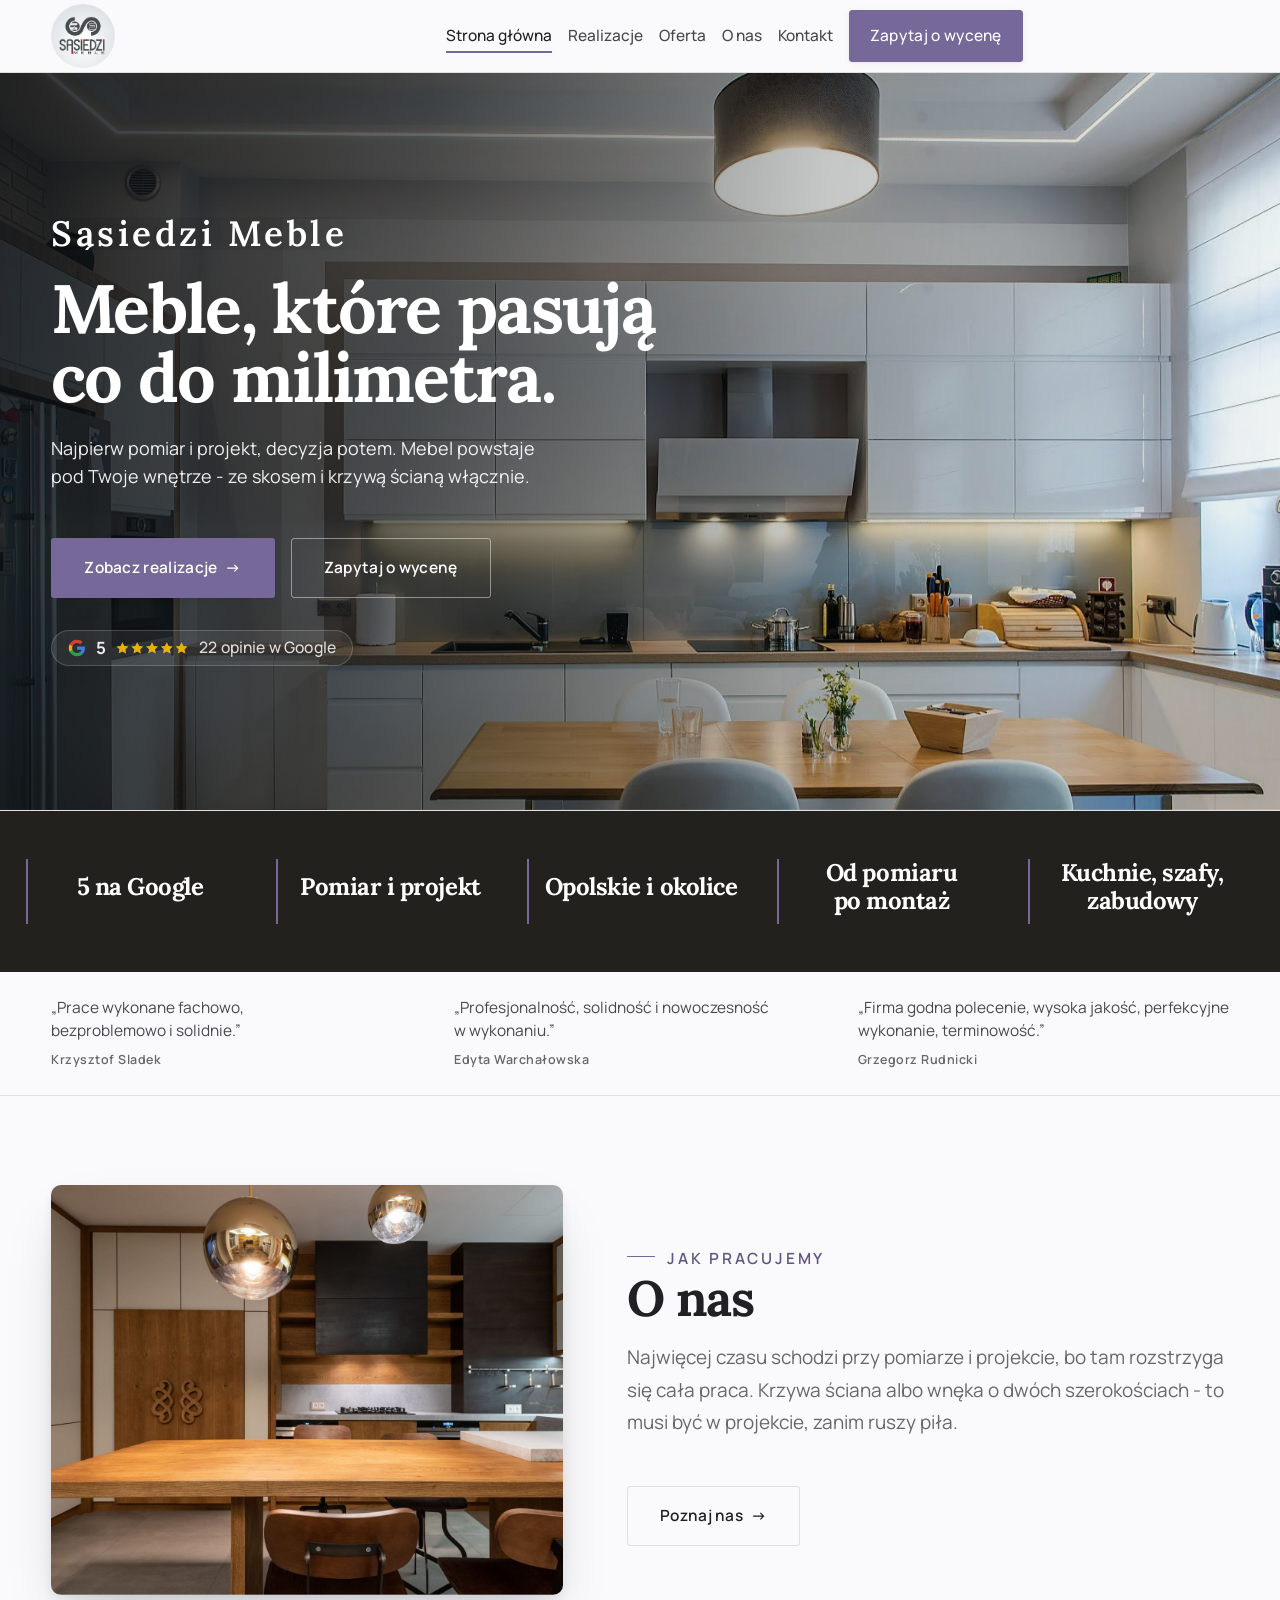
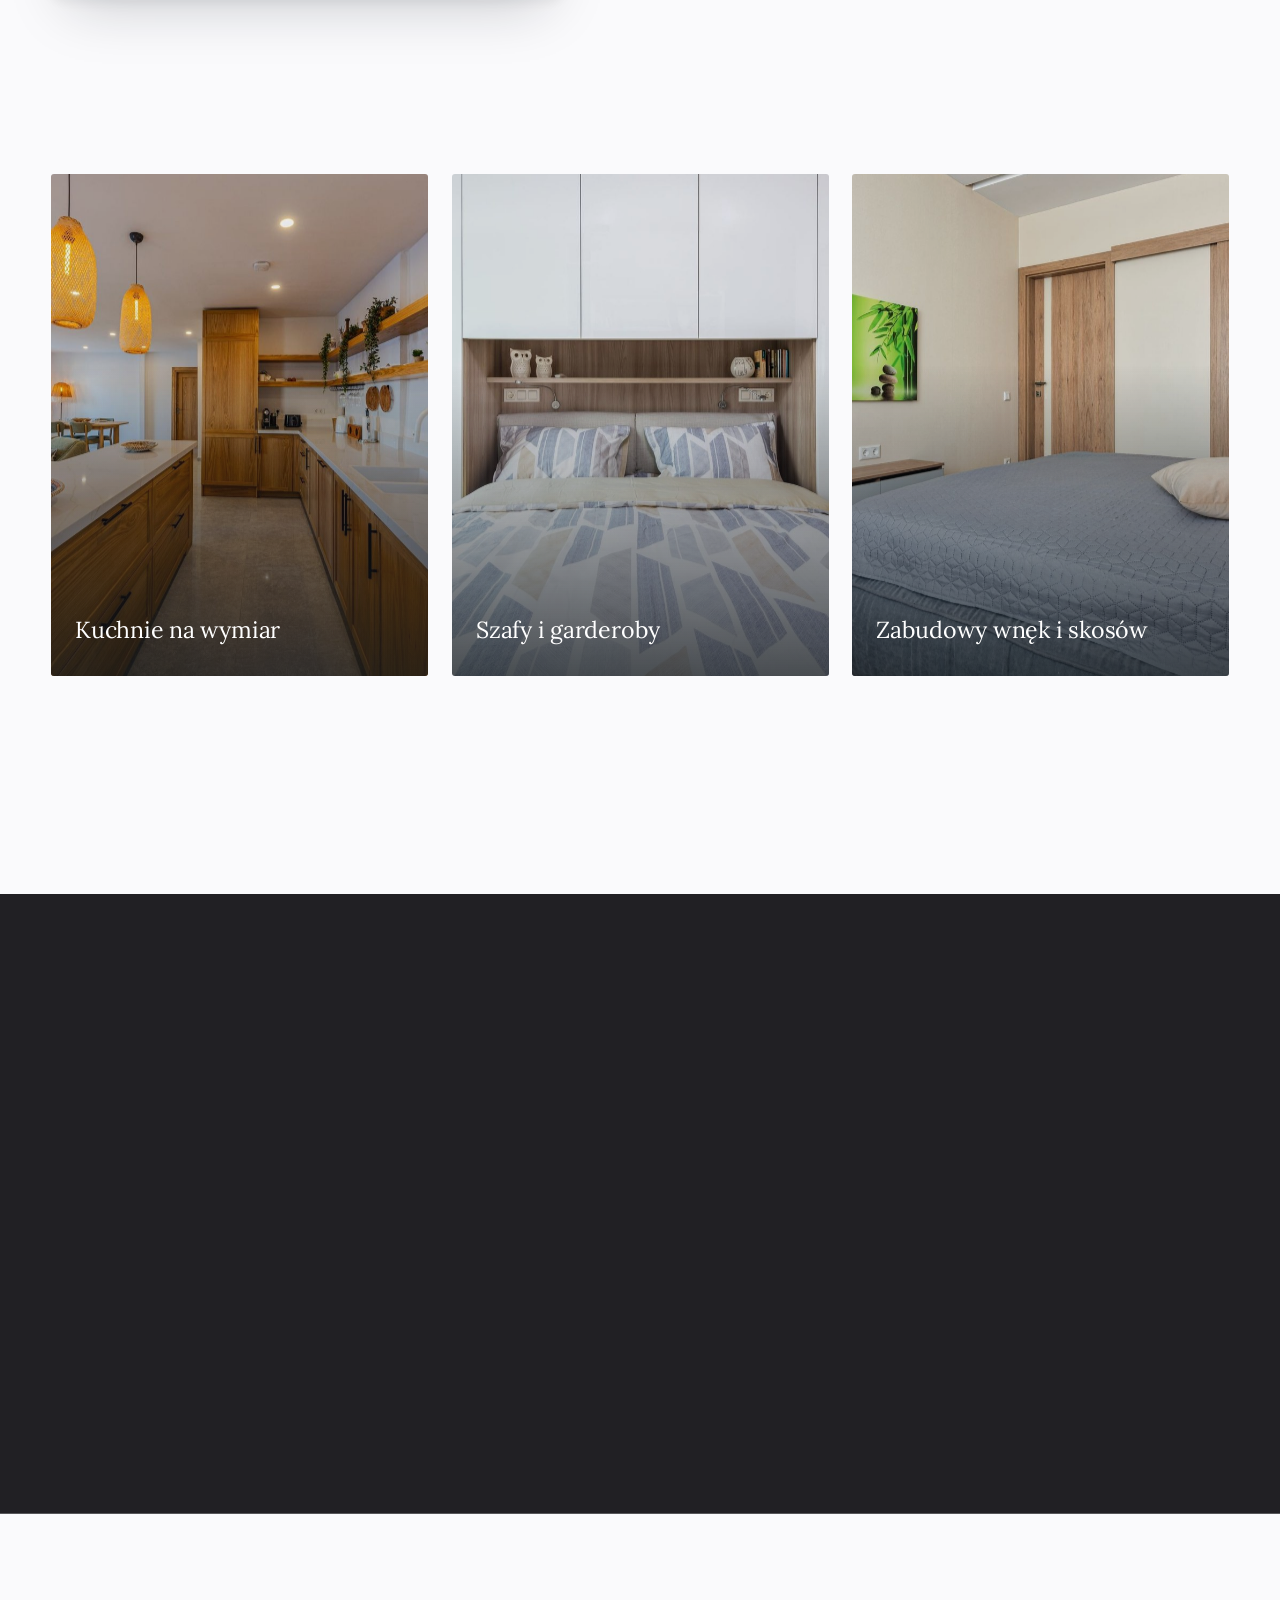
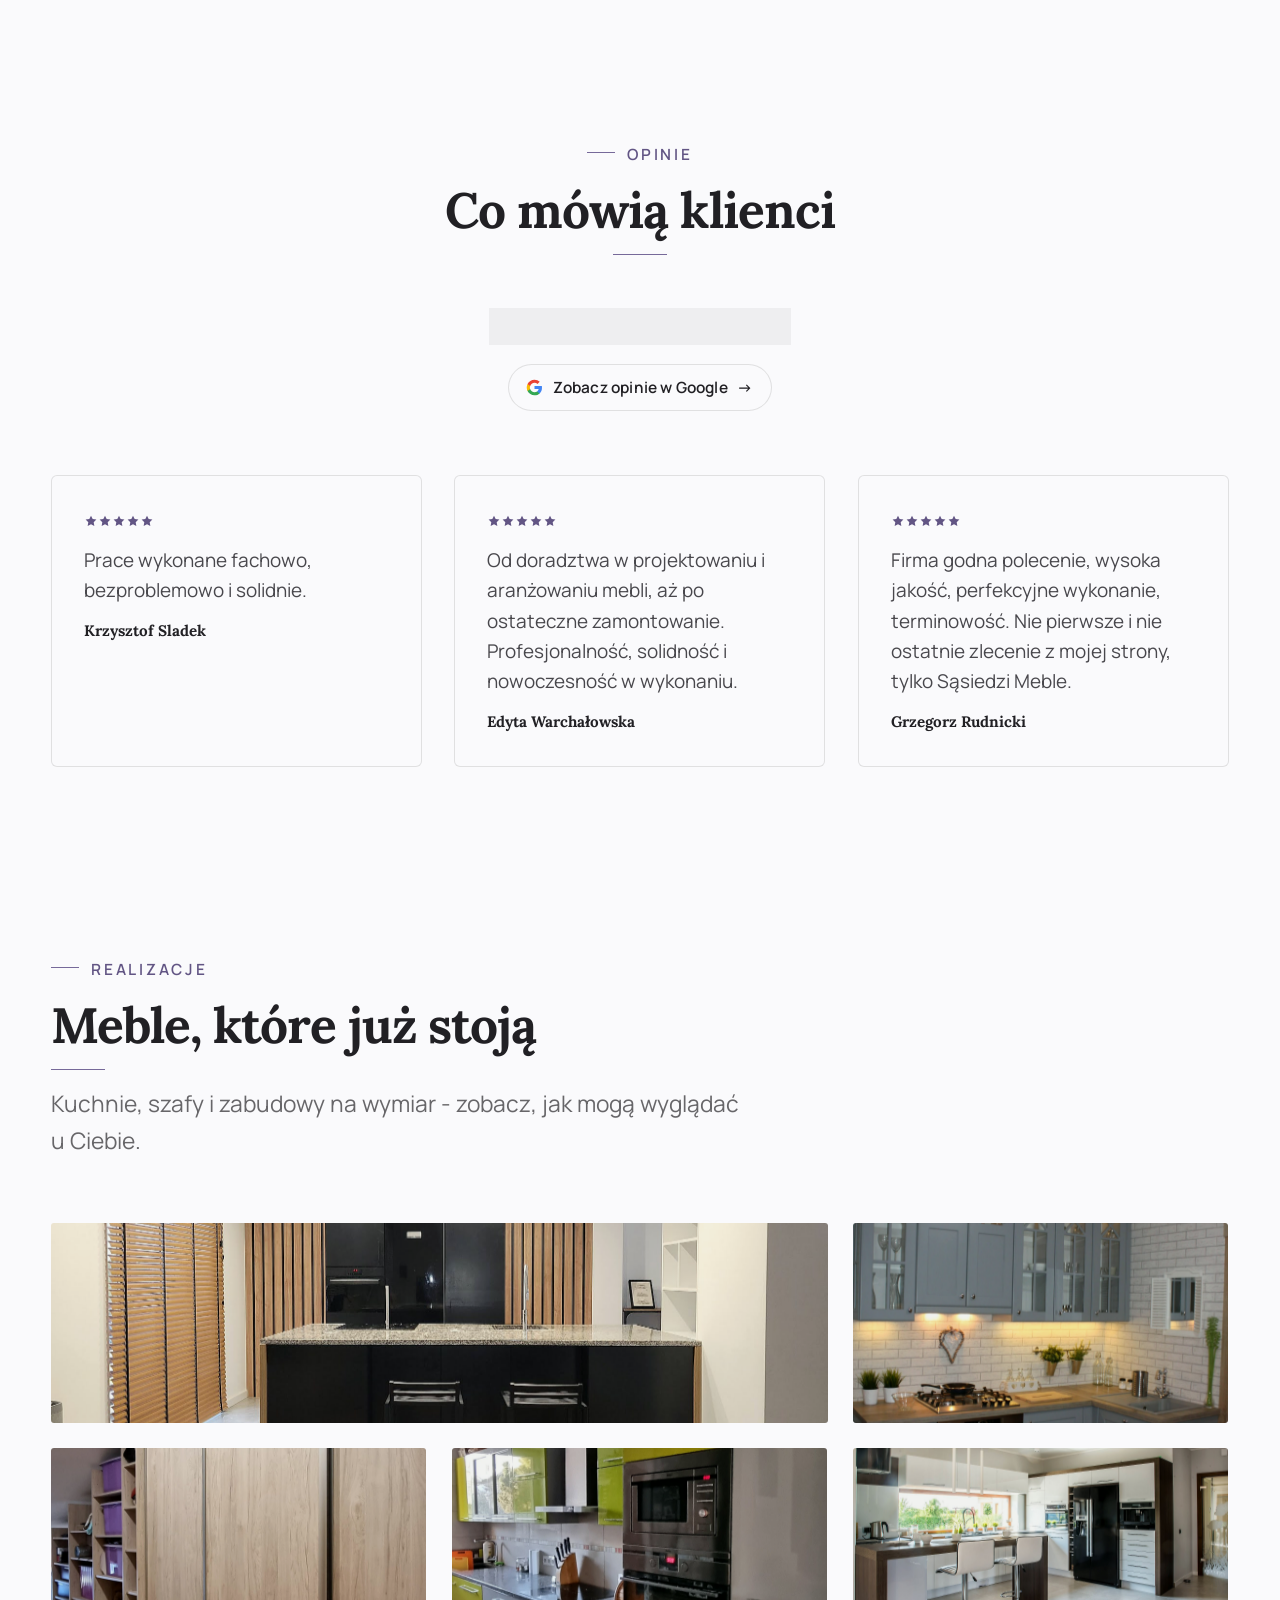
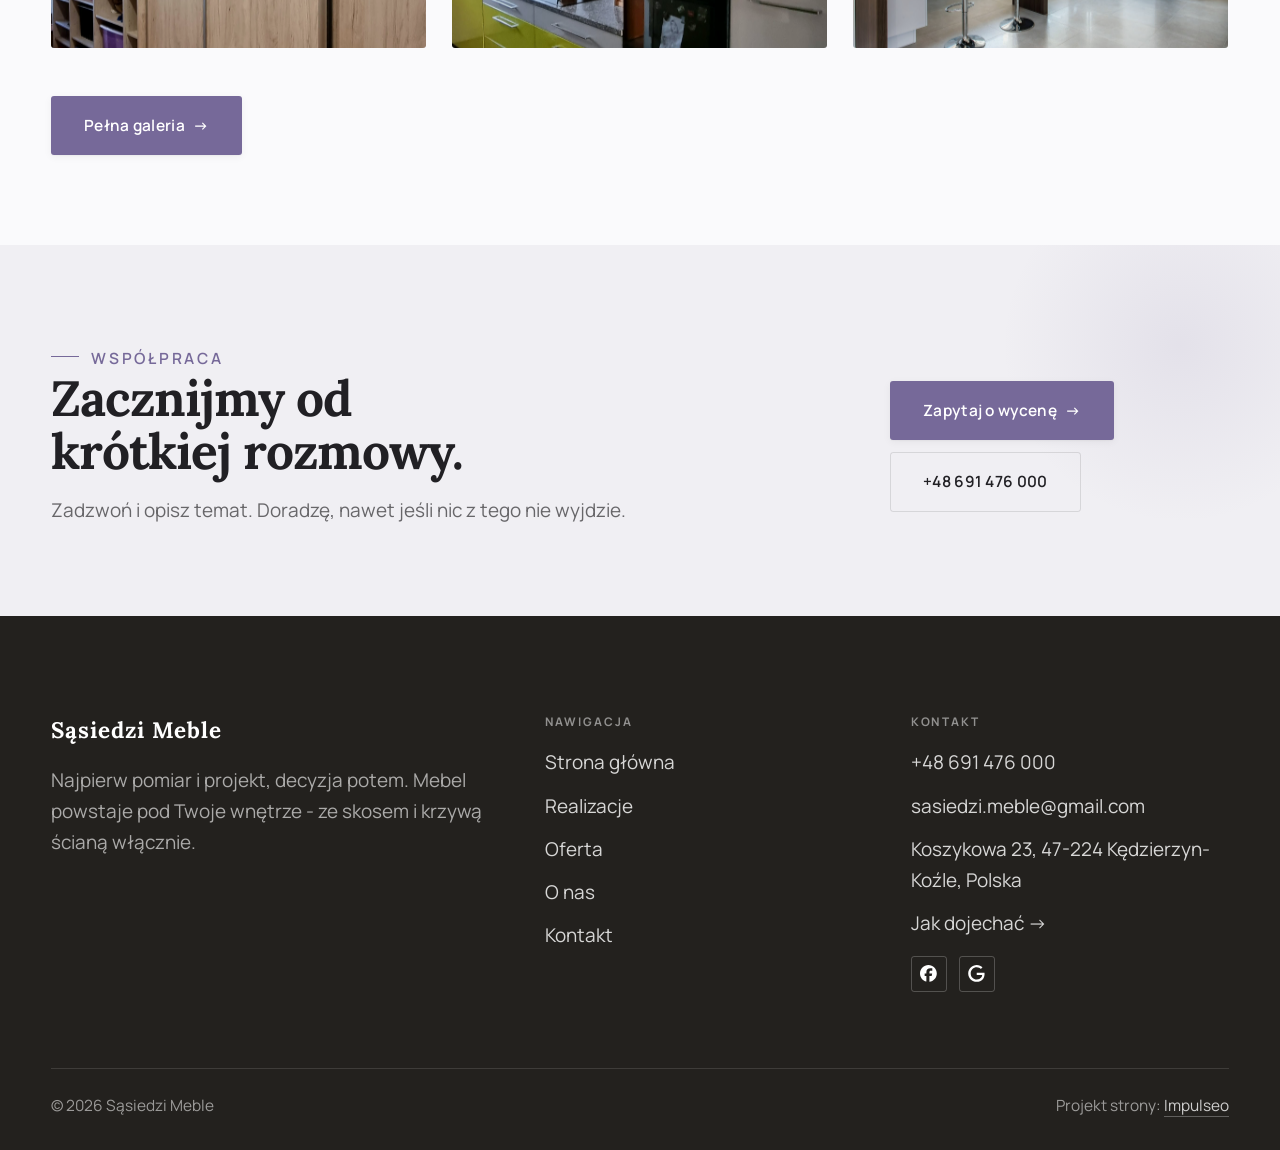
==== index.html @ adb1edf7 "Strona demo: sasiedzi-meble" ====
<!DOCTYPE html>
<html lang="pl">
<head>
<meta charset="UTF-8">
<meta name="viewport" content="width=device-width, initial-scale=1.0">
<title>Sąsiedzi Meble - stolarstwo i meble na wymiar</title>
<meta name="description" content="Meble na wymiar w Kędzierzynie-Koźlu: kuchnie, szafy i zabudowy pod Twoje wnętrze. Pomiar, projekt i montaż. Zadzwoń: +48 691 476 000.">
<link rel="canonical" href="https://kris20032.github.io/sasiedzi-meble/">
<meta name="robots" content="noindex, nofollow">
<meta property="og:type" content="website">
<meta property="og:locale" content="pl_PL">
<meta property="og:site_name" content="Sąsiedzi Meble">
<meta property="og:title" content="Sąsiedzi Meble - stolarstwo i meble na wymiar">
<meta property="og:description" content="Meble na wymiar w Kędzierzynie-Koźlu: kuchnie, szafy i zabudowy pod Twoje wnętrze. Pomiar, projekt i montaż. Zadzwoń: +48 691 476 000.">
<meta property="og:url" content="https://kris20032.github.io/sasiedzi-meble/">
<meta property="og:image" content="https://kris20032.github.io/sasiedzi-meble/img/og.jpg">
<meta property="og:image:width" content="1200">
<meta property="og:image:height" content="630">
<meta name="twitter:card" content="summary_large_image">
<script type="application/ld+json">{"@context": "https://schema.org", "@type": "HomeAndConstructionBusiness", "name": "Sąsiedzi Meble", "url": "https://kris20032.github.io/sasiedzi-meble/", "telephone": "+48691476000", "image": "https://kris20032.github.io/sasiedzi-meble/img/og.jpg", "areaServed": "Kędzierzyn-Koźle", "sameAs": ["https://maps.google.com/?cid=7538419791917260537&g_mp=Cidnb29nbGUubWFwcy5wbGFjZXMudjEuUGxhY2VzLlNlYXJjaFRleHQQAhgEIAA", "https://www.facebook.com/Sasiedzi.meble/"]}</script>
<link rel="preconnect" href="https://fonts.googleapis.com">
<link rel="preconnect" href="https://fonts.gstatic.com" crossorigin>
<link href="https://fonts.googleapis.com/css2?family=Lora:wght@500;600;700&family=Manrope:wght@400;500;600&display=swap" rel="stylesheet">
<link rel="stylesheet" href="assets/styles.css?v=5ba7aedf">
</head>
<body>

<header class="nav">
  <div class="wrap nav-inner">
    <a class="brand brand-has-logo" href="index.html"><img class="brand-logo" src="img/logo.png" alt="Sąsiedzi Meble" width="679" height="679" decoding="async"></a>
    <nav class="nav-links">
      <a href="index.html" class="active" aria-current="page">Strona główna</a>
      <a href="realizacje.html">Realizacje</a>
      <a href="oferta.html">Oferta</a>
      <a href="o-nas.html">O nas</a>
      <a href="kontakt.html">Kontakt</a>
      <a href="kontakt.html" class="btn btn-accent">Zapytaj o wycenę</a>
    </nav>
    <button class="nav-toggle" aria-label="Menu"><span></span><span></span><span></span></button>
  </div>
</header>

<main>
<section class="hero-cine">
  <img src="img/hero.jpg" fetchpriority="high" data-rotate="img/g1.jpg|img/g2.jpg" alt="Sąsiedzi Meble - Meble, które pasują co do milimetra. " width="1600" height="868">
  <div class="wrap">
    <div class="hero-copy">
      <div class="brandmark bm-m"><span class="bm-line"><span>Sąsiedzi Meble</span></span></div>
      <h1>Meble, które pasują co do milimetra. </h1>
      <p class="lead">Najpierw pomiar i projekt, decyzja potem. Mebel powstaje pod Twoje wnętrze - ze skosem i krzywą ścianą włącznie.</p>
      <div class="hero-actions">
        <a href="realizacje.html" class="btn btn-accent">Zobacz realizacje <span class="arr">→</span></a>
        <a href="kontakt.html" class="btn btn-ghost btn-on-dark">Zapytaj o wycenę</a>
      </div>
      <div style="margin-top:var(--space-6);color:#fff;font-weight:600;letter-spacing:.02em;opacity:.92"><span class="g-badge"><svg class="gb-ico" viewBox="0 0 24 24" width="18" height="18" aria-hidden="true"><path fill="#4285F4" d="M22.56 12.25c0-.78-.07-1.53-.2-2.25H12v4.26h5.92c-.26 1.37-1.04 2.53-2.21 3.31v2.77h3.57c2.08-1.92 3.28-4.74 3.28-8.09z"/><path fill="#34A853" d="M12 23c2.97 0 5.46-.98 7.28-2.66l-3.57-2.77c-.98.66-2.23 1.06-3.71 1.06-2.86 0-5.29-1.93-6.16-4.53H2.18v2.84C3.99 20.53 7.7 23 12 23z"/><path fill="#FBBC05" d="M5.84 14.09c-.22-.66-.35-1.36-.35-2.09s.13-1.43.35-2.09V7.07H2.18C1.43 8.55 1 10.22 1 12s.43 3.45 1.18 4.93l2.85-2.22.81-.62z"/><path fill="#EA4335" d="M12 5.38c1.62 0 3.06.56 4.21 1.64l3.15-3.15C17.45 2.09 14.97 1 12 1 7.7 1 3.99 3.47 2.18 7.07l3.66 2.84c.87-2.6 3.3-4.53 6.16-4.53z"/></svg><b class="gb-ocena">5</b><svg class="gb-stars" viewBox="0 0 90 18" width="74" height="14.8" aria-hidden="true"><g fill="currentColor" opacity=".26"><path transform="translate(0,0)" d="M9 1.6l2.2 4.46 4.92.72-3.56 3.47.84 4.9L9 12.74l-4.4 2.31.84-4.9L1.88 6.68l4.92-.72L9 1.6Z"/><path transform="translate(18,0)" d="M9 1.6l2.2 4.46 4.92.72-3.56 3.47.84 4.9L9 12.74l-4.4 2.31.84-4.9L1.88 6.68l4.92-.72L9 1.6Z"/><path transform="translate(36,0)" d="M9 1.6l2.2 4.46 4.92.72-3.56 3.47.84 4.9L9 12.74l-4.4 2.31.84-4.9L1.88 6.68l4.92-.72L9 1.6Z"/><path transform="translate(54,0)" d="M9 1.6l2.2 4.46 4.92.72-3.56 3.47.84 4.9L9 12.74l-4.4 2.31.84-4.9L1.88 6.68l4.92-.72L9 1.6Z"/><path transform="translate(72,0)" d="M9 1.6l2.2 4.46 4.92.72-3.56 3.47.84 4.9L9 12.74l-4.4 2.31.84-4.9L1.88 6.68l4.92-.72L9 1.6Z"/></g><clipPath id="gs1000"><rect x="0" y="0" width="90.0" height="18"/></clipPath><g fill="#FBBC04" clip-path="url(#gs1000)"><path transform="translate(0,0)" d="M9 1.6l2.2 4.46 4.92.72-3.56 3.47.84 4.9L9 12.74l-4.4 2.31.84-4.9L1.88 6.68l4.92-.72L9 1.6Z"/><path transform="translate(18,0)" d="M9 1.6l2.2 4.46 4.92.72-3.56 3.47.84 4.9L9 12.74l-4.4 2.31.84-4.9L1.88 6.68l4.92-.72L9 1.6Z"/><path transform="translate(36,0)" d="M9 1.6l2.2 4.46 4.92.72-3.56 3.47.84 4.9L9 12.74l-4.4 2.31.84-4.9L1.88 6.68l4.92-.72L9 1.6Z"/><path transform="translate(54,0)" d="M9 1.6l2.2 4.46 4.92.72-3.56 3.47.84 4.9L9 12.74l-4.4 2.31.84-4.9L1.88 6.68l4.92-.72L9 1.6Z"/><path transform="translate(72,0)" d="M9 1.6l2.2 4.46 4.92.72-3.56 3.47.84 4.9L9 12.74l-4.4 2.31.84-4.9L1.88 6.68l4.92-.72L9 1.6Z"/></g></svg><span class="gb-txt">22 opinie w Google</span></span></div>
    </div>
  </div>
</section>
<section class="strip n-5" style="padding-block:0">
  <div class="wrap">
    <div class="item reveal"><div class="k">5 na Google</div><div class="v"></div></div>
    <div class="item reveal"><div class="k">Pomiar i projekt</div><div class="v"></div></div>
    <div class="item reveal"><div class="k">Opolskie i okolice</div><div class="v"></div></div>
    <div class="item reveal"><div class="k">Od pomiaru po montaż</div><div class="v"></div></div>
    <div class="item reveal"><div class="k">Kuchnie, szafy, zabudowy</div><div class="v"></div></div>
  </div>
</section>
<section class="opinie-mini" aria-label="Opinie klientów">
  <div class="wrap">
    <div class="om-row">
      <div class="om-item reveal"><blockquote>„Prace wykonane fachowo, bezproblemowo i solidnie.”</blockquote><span class="om-autor">Krzysztof Sladek</span></div>
      <div class="om-item reveal"><blockquote>„Profesjonalność, solidność i nowoczesność w wykonaniu.”</blockquote><span class="om-autor">Edyta Warchałowska</span></div>
      <div class="om-item reveal"><blockquote>„Firma godna polecenie, wysoka jakość, perfekcyjne wykonanie, terminowość.”</blockquote><span class="om-autor">Grzegorz Rudnicki</span></div>
    </div>
  </div>
</section>
<section>
  <div class="wrap split">
    <div class="split-art reveal"><img src="img/g7.jpg" alt="Sąsiedzi Meble - realizacja" loading="lazy" width="1600" height="1068" decoding="async"></div>
    <div class="split-copy reveal">
      <span class="eyebrow">Jak pracujemy</span>
      <h2>O nas</h2>
      <p class="muted">Najwięcej czasu schodzi przy pomiarze i projekcie, bo tam rozstrzyga się cała praca. Krzywa ściana albo wnęka o dwóch szerokościach - to musi być w projekcie, zanim ruszy piła.</p>
      <p class="muted"></p>
      <a href="o-nas.html" class="btn btn-ghost">Poznaj nas <span class="arr">→</span></a>
    </div>
  </div>
</section>
<section class="gateways-band">
  <div class="wrap">
    <div class="gateways">
      <a href="oferta.html" class="gateway reveal"><img src="img/g8.jpg" alt="Kuchnie na wymiar" loading="lazy" width="1600" height="1066" decoding="async"><span class="g-ttl">Kuchnie na wymiar</span></a>
      <a href="oferta.html" class="gateway reveal"><img src="img/g14.jpg" alt="Szafy i garderoby" loading="lazy" width="1600" height="1068" decoding="async"><span class="g-ttl">Szafy i garderoby</span></a>
      <a href="oferta.html" class="gateway reveal"><img src="img/g10.jpg" alt="Zabudowy wnęk i skosów" loading="lazy" width="1600" height="1066" decoding="async"><span class="g-ttl">Zabudowy wnęk i skosów</span></a>
    </div>
  </div>
</section>
<section class="stopklatka" aria-hidden="true">
  <div class="stk-bg" style="background-image:url(img/g11.jpg)"></div>
</section>
<section class="opinie">
  <div class="wrap">
    <div class="head center reveal">
      <span class="eyebrow">Opinie</span>
      <h2>Co mówią klienci</h2>
    </div>
    <p class="op-meta reveal"><span class="g-badge"><svg class="gb-ico" viewBox="0 0 24 24" width="18" height="18" aria-hidden="true"><path fill="#4285F4" d="M22.56 12.25c0-.78-.07-1.53-.2-2.25H12v4.26h5.92c-.26 1.37-1.04 2.53-2.21 3.31v2.77h3.57c2.08-1.92 3.28-4.74 3.28-8.09z"/><path fill="#34A853" d="M12 23c2.97 0 5.46-.98 7.28-2.66l-3.57-2.77c-.98.66-2.23 1.06-3.71 1.06-2.86 0-5.29-1.93-6.16-4.53H2.18v2.84C3.99 20.53 7.7 23 12 23z"/><path fill="#FBBC05" d="M5.84 14.09c-.22-.66-.35-1.36-.35-2.09s.13-1.43.35-2.09V7.07H2.18C1.43 8.55 1 10.22 1 12s.43 3.45 1.18 4.93l2.85-2.22.81-.62z"/><path fill="#EA4335" d="M12 5.38c1.62 0 3.06.56 4.21 1.64l3.15-3.15C17.45 2.09 14.97 1 12 1 7.7 1 3.99 3.47 2.18 7.07l3.66 2.84c.87-2.6 3.3-4.53 6.16-4.53z"/></svg><b class="gb-ocena">5</b><svg class="gb-stars" viewBox="0 0 90 18" width="74" height="14.8" aria-hidden="true"><g fill="currentColor" opacity=".26"><path transform="translate(0,0)" d="M9 1.6l2.2 4.46 4.92.72-3.56 3.47.84 4.9L9 12.74l-4.4 2.31.84-4.9L1.88 6.68l4.92-.72L9 1.6Z"/><path transform="translate(18,0)" d="M9 1.6l2.2 4.46 4.92.72-3.56 3.47.84 4.9L9 12.74l-4.4 2.31.84-4.9L1.88 6.68l4.92-.72L9 1.6Z"/><path transform="translate(36,0)" d="M9 1.6l2.2 4.46 4.92.72-3.56 3.47.84 4.9L9 12.74l-4.4 2.31.84-4.9L1.88 6.68l4.92-.72L9 1.6Z"/><path transform="translate(54,0)" d="M9 1.6l2.2 4.46 4.92.72-3.56 3.47.84 4.9L9 12.74l-4.4 2.31.84-4.9L1.88 6.68l4.92-.72L9 1.6Z"/><path transform="translate(72,0)" d="M9 1.6l2.2 4.46 4.92.72-3.56 3.47.84 4.9L9 12.74l-4.4 2.31.84-4.9L1.88 6.68l4.92-.72L9 1.6Z"/></g><clipPath id="gs1000"><rect x="0" y="0" width="90.0" height="18"/></clipPath><g fill="#FBBC04" clip-path="url(#gs1000)"><path transform="translate(0,0)" d="M9 1.6l2.2 4.46 4.92.72-3.56 3.47.84 4.9L9 12.74l-4.4 2.31.84-4.9L1.88 6.68l4.92-.72L9 1.6Z"/><path transform="translate(18,0)" d="M9 1.6l2.2 4.46 4.92.72-3.56 3.47.84 4.9L9 12.74l-4.4 2.31.84-4.9L1.88 6.68l4.92-.72L9 1.6Z"/><path transform="translate(36,0)" d="M9 1.6l2.2 4.46 4.92.72-3.56 3.47.84 4.9L9 12.74l-4.4 2.31.84-4.9L1.88 6.68l4.92-.72L9 1.6Z"/><path transform="translate(54,0)" d="M9 1.6l2.2 4.46 4.92.72-3.56 3.47.84 4.9L9 12.74l-4.4 2.31.84-4.9L1.88 6.68l4.92-.72L9 1.6Z"/><path transform="translate(72,0)" d="M9 1.6l2.2 4.46 4.92.72-3.56 3.47.84 4.9L9 12.74l-4.4 2.31.84-4.9L1.88 6.68l4.92-.72L9 1.6Z"/></g></svg><span class="gb-txt">22 opinie w Google</span></span></p>
    <p class="op-meta reveal"><a class="op-google" href="https://maps.google.com/?cid=7538419791917260537&amp;g_mp=Cidnb29nbGUubWFwcy5wbGFjZXMudjEuUGxhY2VzLlNlYXJjaFRleHQQAhgEIAA" target="_blank" rel="noopener"><svg class="op-g-ico" viewBox="0 0 24 24" width="17" height="17" aria-hidden="true"><path fill="#4285F4" d="M22.56 12.25c0-.78-.07-1.53-.2-2.25H12v4.26h5.92c-.26 1.37-1.04 2.53-2.21 3.31v2.77h3.57c2.08-1.92 3.28-4.74 3.28-8.09z"/><path fill="#34A853" d="M12 23c2.97 0 5.46-.98 7.28-2.66l-3.57-2.77c-.98.66-2.23 1.06-3.71 1.06-2.86 0-5.29-1.93-6.16-4.53H2.18v2.84C3.99 20.53 7.7 23 12 23z"/><path fill="#FBBC05" d="M5.84 14.09c-.22-.66-.35-1.36-.35-2.09s.13-1.43.35-2.09V7.07H2.18C1.43 8.55 1 10.22 1 12s.43 3.45 1.18 4.93l2.85-2.22.81-.62z"/><path fill="#EA4335" d="M12 5.38c1.62 0 3.06.56 4.21 1.64l3.15-3.15C17.45 2.09 14.97 1 12 1 7.7 1 3.99 3.47 2.18 7.07l3.66 2.84c.87-2.6 3.3-4.53 6.16-4.53z"/></svg><span>Zobacz opinie w Google</span><span class="arr">→</span></a></p>
    <div class="opinie-grid">
      <figure class="op-card reveal"><span class="op-star"><svg class="ico-star" width="14" height="14" viewBox="0 0 24 24" style="vertical-align:-2px" aria-hidden="true"><path d="M12 2.8l2.85 5.8 6.4.93-4.63 4.5 1.1 6.37L12 17.4l-5.72 3 1.1-6.37-4.63-4.5 6.4-.93L12 2.8Z" fill="currentColor"/></svg><svg class="ico-star" width="14" height="14" viewBox="0 0 24 24" style="vertical-align:-2px" aria-hidden="true"><path d="M12 2.8l2.85 5.8 6.4.93-4.63 4.5 1.1 6.37L12 17.4l-5.72 3 1.1-6.37-4.63-4.5 6.4-.93L12 2.8Z" fill="currentColor"/></svg><svg class="ico-star" width="14" height="14" viewBox="0 0 24 24" style="vertical-align:-2px" aria-hidden="true"><path d="M12 2.8l2.85 5.8 6.4.93-4.63 4.5 1.1 6.37L12 17.4l-5.72 3 1.1-6.37-4.63-4.5 6.4-.93L12 2.8Z" fill="currentColor"/></svg><svg class="ico-star" width="14" height="14" viewBox="0 0 24 24" style="vertical-align:-2px" aria-hidden="true"><path d="M12 2.8l2.85 5.8 6.4.93-4.63 4.5 1.1 6.37L12 17.4l-5.72 3 1.1-6.37-4.63-4.5 6.4-.93L12 2.8Z" fill="currentColor"/></svg><svg class="ico-star" width="14" height="14" viewBox="0 0 24 24" style="vertical-align:-2px" aria-hidden="true"><path d="M12 2.8l2.85 5.8 6.4.93-4.63 4.5 1.1 6.37L12 17.4l-5.72 3 1.1-6.37-4.63-4.5 6.4-.93L12 2.8Z" fill="currentColor"/></svg></span><blockquote>Prace wykonane fachowo, bezproblemowo i solidnie.</blockquote><span class="op-autor">Krzysztof Sladek</span></figure>
      <figure class="op-card reveal"><span class="op-star"><svg class="ico-star" width="14" height="14" viewBox="0 0 24 24" style="vertical-align:-2px" aria-hidden="true"><path d="M12 2.8l2.85 5.8 6.4.93-4.63 4.5 1.1 6.37L12 17.4l-5.72 3 1.1-6.37-4.63-4.5 6.4-.93L12 2.8Z" fill="currentColor"/></svg><svg class="ico-star" width="14" height="14" viewBox="0 0 24 24" style="vertical-align:-2px" aria-hidden="true"><path d="M12 2.8l2.85 5.8 6.4.93-4.63 4.5 1.1 6.37L12 17.4l-5.72 3 1.1-6.37-4.63-4.5 6.4-.93L12 2.8Z" fill="currentColor"/></svg><svg class="ico-star" width="14" height="14" viewBox="0 0 24 24" style="vertical-align:-2px" aria-hidden="true"><path d="M12 2.8l2.85 5.8 6.4.93-4.63 4.5 1.1 6.37L12 17.4l-5.72 3 1.1-6.37-4.63-4.5 6.4-.93L12 2.8Z" fill="currentColor"/></svg><svg class="ico-star" width="14" height="14" viewBox="0 0 24 24" style="vertical-align:-2px" aria-hidden="true"><path d="M12 2.8l2.85 5.8 6.4.93-4.63 4.5 1.1 6.37L12 17.4l-5.72 3 1.1-6.37-4.63-4.5 6.4-.93L12 2.8Z" fill="currentColor"/></svg><svg class="ico-star" width="14" height="14" viewBox="0 0 24 24" style="vertical-align:-2px" aria-hidden="true"><path d="M12 2.8l2.85 5.8 6.4.93-4.63 4.5 1.1 6.37L12 17.4l-5.72 3 1.1-6.37-4.63-4.5 6.4-.93L12 2.8Z" fill="currentColor"/></svg></span><blockquote>Od doradztwa w projektowaniu i aranżowaniu mebli, aż po ostateczne zamontowanie. Profesjonalność, solidność i nowoczesność w wykonaniu.</blockquote><span class="op-autor">Edyta Warchałowska</span></figure>
      <figure class="op-card reveal"><span class="op-star"><svg class="ico-star" width="14" height="14" viewBox="0 0 24 24" style="vertical-align:-2px" aria-hidden="true"><path d="M12 2.8l2.85 5.8 6.4.93-4.63 4.5 1.1 6.37L12 17.4l-5.72 3 1.1-6.37-4.63-4.5 6.4-.93L12 2.8Z" fill="currentColor"/></svg><svg class="ico-star" width="14" height="14" viewBox="0 0 24 24" style="vertical-align:-2px" aria-hidden="true"><path d="M12 2.8l2.85 5.8 6.4.93-4.63 4.5 1.1 6.37L12 17.4l-5.72 3 1.1-6.37-4.63-4.5 6.4-.93L12 2.8Z" fill="currentColor"/></svg><svg class="ico-star" width="14" height="14" viewBox="0 0 24 24" style="vertical-align:-2px" aria-hidden="true"><path d="M12 2.8l2.85 5.8 6.4.93-4.63 4.5 1.1 6.37L12 17.4l-5.72 3 1.1-6.37-4.63-4.5 6.4-.93L12 2.8Z" fill="currentColor"/></svg><svg class="ico-star" width="14" height="14" viewBox="0 0 24 24" style="vertical-align:-2px" aria-hidden="true"><path d="M12 2.8l2.85 5.8 6.4.93-4.63 4.5 1.1 6.37L12 17.4l-5.72 3 1.1-6.37-4.63-4.5 6.4-.93L12 2.8Z" fill="currentColor"/></svg><svg class="ico-star" width="14" height="14" viewBox="0 0 24 24" style="vertical-align:-2px" aria-hidden="true"><path d="M12 2.8l2.85 5.8 6.4.93-4.63 4.5 1.1 6.37L12 17.4l-5.72 3 1.1-6.37-4.63-4.5 6.4-.93L12 2.8Z" fill="currentColor"/></svg></span><blockquote>Firma godna polecenie, wysoka jakość, perfekcyjne wykonanie, terminowość. Nie pierwsze i nie ostatnie zlecenie z mojej strony, tylko Sąsiedzi Meble.</blockquote><span class="op-autor">Grzegorz Rudnicki</span></figure>
    </div>
  </div>
</section>
<section>
  <div class="wrap">
    <div class="head reveal">
      <span class="eyebrow">Realizacje</span>
      <h2>Meble, które już stoją</h2>
      <p>Kuchnie, szafy i zabudowy na wymiar - zobacz, jak mogą wyglądać u Ciebie.</p>
    </div>
    <div class="gallery">
      <div class="tile t-two3 reveal"><img src="img/g3.jpg" alt="Sąsiedzi Meble" loading="lazy" width="1600" height="721" decoding="async"></div>
      <div class="tile t-third reveal"><img src="img/g4.jpg" alt="Sąsiedzi Meble" loading="lazy" width="1534" height="2336" decoding="async"></div>
      <div class="tile t-third reveal"><img src="img/g5.jpg" alt="Sąsiedzi Meble" loading="lazy" width="1600" height="3552" decoding="async"></div>
      <div class="tile t-third reveal"><img src="img/g6.jpg" alt="Sąsiedzi Meble" loading="lazy" width="1600" height="3552" decoding="async"></div>
      <div class="tile t-third reveal"><img src="img/about.jpg" alt="Sąsiedzi Meble" loading="lazy" width="1600" height="1068" decoding="async"></div>
    </div>
    <div style="margin-top:var(--space-7)" class="reveal"><a href="realizacje.html" class="btn btn-accent">Pełna galeria <span class="arr">→</span></a></div>
  </div>
</section>
<section class="cta">
  <div class="wrap">
    <div class="reveal">
      <span class="eyebrow">Współpraca</span>
      <h2>Zacznijmy od krótkiej rozmowy.</h2>
      <p>Zadzwoń i opisz temat. Doradzę, nawet jeśli nic z tego nie wyjdzie.</p>
    </div>
    <div class="cta-actions reveal">
      <a href="kontakt.html" class="btn btn-light">Zapytaj o wycenę <span class="arr">→</span></a>
      <a href="tel:+48691476000" class="btn btn-ghost btn-ghost-cta">+48 691 476 000</a>
    </div>
  </div>
</section>
</main>

<footer>
  <div class="wrap">
    <div class="foot-grid">
      <div class="foot-brand">
        <div class="name">Sąsiedzi Meble</div>
        <p>Najpierw pomiar i projekt, decyzja potem. Mebel powstaje pod Twoje wnętrze - ze skosem i krzywą ścianą włącznie.</p>
      </div>
      <div class="foot-col">
        <h4>Nawigacja</h4>
        <a href="index.html">Strona główna</a>
        <a href="realizacje.html">Realizacje</a>
        <a href="oferta.html">Oferta</a>
        <a href="o-nas.html">O nas</a>
        <a href="kontakt.html">Kontakt</a>
      </div>
      <div class="foot-col">
        <h4>Kontakt</h4>
        <a href="tel:+48691476000">+48 691 476 000</a>
        <a href="mailto:sasiedzi.meble@gmail.com">sasiedzi.meble@gmail.com</a>
        <p>Koszykowa 23, 47-224 Kędzierzyn-Koźle, Polska</p>
        <a href="https://maps.google.com/?cid=7538419791917260537&g_mp=Cidnb29nbGUubWFwcy5wbGFjZXMudjEuUGxhY2VzLlNlYXJjaFRleHQQAhgEIAA" target="_blank" rel="noopener">Jak dojechać →</a>
      <div class="foot-soc">
        <a class="soc" href="https://www.facebook.com/Sasiedzi.meble/" target="_blank" rel="noopener" aria-label="Facebook - Sąsiedzi Meble"><svg viewBox="0 0 24 24" aria-hidden="true" focusable="false"><path d="M9.101 23.691v-7.98H6.627v-3.667h2.474v-1.58c0-4.085 1.848-5.978 5.858-5.978.401 0 .955.042 1.468.103a8.68 8.68 0 0 1 1.141.195v3.325a8.623 8.623 0 0 0-.653-.036 26.805 26.805 0 0 0-.733-.009c-.707 0-1.259.096-1.675.309a1.686 1.686 0 0 0-.679.622c-.258.42-.374.995-.374 1.752v1.297h3.919l-.386 2.103-.287 1.564h-3.246v8.245C19.396 23.238 24 18.179 24 12.044c0-6.627-5.373-12-12-12s-12 5.373-12 12c0 5.628 3.874 10.35 9.101 11.647Z" fill="currentColor"/></svg></a>
        <a class="soc" href="https://maps.google.com/?cid=7538419791917260537&g_mp=Cidnb29nbGUubWFwcy5wbGFjZXMudjEuUGxhY2VzLlNlYXJjaFRleHQQAhgEIAA" target="_blank" rel="noopener" aria-label="Google - Sąsiedzi Meble"><svg viewBox="0 0 24 24" aria-hidden="true" focusable="false"><path d="M12.48 10.92v3.28h7.84c-.24 1.84-.853 3.187-1.787 4.133-1.147 1.147-2.933 2.4-6.053 2.4-4.827 0-8.6-3.893-8.6-8.72s3.773-8.72 8.6-8.72c2.6 0 4.507 1.027 5.907 2.347l2.307-2.307C18.747 1.44 16.133 0 12.48 0 5.867 0 .307 5.387.307 12s5.56 12 12.173 12c3.573 0 6.267-1.173 8.373-3.36 2.16-2.16 2.84-5.213 2.84-7.667 0-.76-.053-1.467-.173-2.053H12.48z" fill="currentColor"/></svg></a>
      </div>
      </div>
    </div>
    <div class="foot-bot">
      <span>© 2026 Sąsiedzi Meble</span>
      <span>Projekt strony: <a class="foot-credit" href="https://impulseo.pl" target="_blank" rel="noopener">Impulseo</a></span>
    </div>
  </div>
</footer>
<div class="sticky-reserve"><a class="sr-book" href="kontakt.html">Zapytaj o wycenę</a><a class="sr-call" href="tel:+48691476000" aria-label="Zadzwoń"><svg class="ico-tel" width="16" height="16" viewBox="0 0 24 24" fill="none" aria-hidden="true"><path d="M6.6 10.8a15.5 15.5 0 0 0 6.6 6.6l2.2-2.2a1 1 0 0 1 1-.24 11.4 11.4 0 0 0 3.6.58 1 1 0 0 1 1 1V20a1 1 0 0 1-1 1A17 17 0 0 1 3 4a1 1 0 0 1 1-1h3.5a1 1 0 0 1 1 1c0 1.25.2 2.46.58 3.6a1 1 0 0 1-.25 1l-2.23 2.2Z" fill="currentColor"/></svg></a></div>
<div class="demo-wazne" data-do="2026-10-12" data-cykl="3" hidden><svg class="dw-ico" width="13" height="13" viewBox="0 0 24 24" fill="none" aria-hidden="true"><circle cx="12" cy="12" r="8.6" stroke="currentColor" stroke-width="1.8"/><path d="M12 7.2V12l3.3 2" stroke="currentColor" stroke-width="1.8" stroke-linecap="round"/></svg><span class="dw-txt"></span></div>

<script src="assets/main.js"></script>
</body>
</html>
---- assets/styles.css ----
/* ============================================================
   STOLBASZ — premium, architektoniczny B2B fit-out
   Jasna paleta, zero brązu. System wg premium-web-craft.
   Projekt strony: Impulseo (impulseo.pl)
   ============================================================ */

:root{
  /* PALETA — jasna, architektoniczna, chłodna */
  --paper:#F3F1EC;          /* główne tło */
  --paper-2:#E6E3DB;        /* sekcje alternatywne (chłodny jasny szary) */
  --paper-3:#E6E3DB;        /* delikatne wypełnienia */
  --ink:#23211E;            /* tekst główny — chłodny grafit */
  --ink-soft:#43403A;       /* nagłówki drugorzędne */
  --muted:#87837A;          /* tekst poboczny */
  --line:rgba(35,33,30,.12);/* hairline */
  --accent:#8A6B3C;         /* stonowany petrol-slate — jedyny akcent */
  --accent-d:#6E5430;
  --accent-soft:rgba(138,107,60,.10);
  --dark:#23211E;           /* sekcje ciemne (stopka/CTA) */

  /* HOVER ZDJĘĆ — JEDEN standard dla całego silnika (decyzja K. 04.08.2026, artefakt z wariantami).
     AKTUALNE (K.+Szymon 09.08.2026, wybór z artefaktu 6 wariantów): zoom 1.05 przy 1.4s -
     przy tak długim czasie mocniejszy kadr NIE skacze, tylko „oddycha". Poprzedni standard
     (1.02 / .55s z 04.08) odbierany jako dynamiczny i szybki.
     Spoczynek lekko przygaszony, ale TYLKO tam, gdzie jest mysz (@media hover:hover) —
     na telefonie zdjęcia zostają w pełnej jasności. */
  --img-zoom:1.05;                   /* K.+Szymon 09.08: wariant F z artefaktu porównawczego */
  --img-rest:brightness(.95) saturate(.99);
  --img-hot:brightness(1.06) saturate(1.05);
  --img-dur:1.4s;                    /* K.+Szymon 09.08 (wariant F): powoli = elegancko */
  --img-ease:cubic-bezier(.16,.84,.44,1);  /* miękki ogon, efekt „oddychania" */

  /* ODSTĘPY — skala 4/8 */
  --space-1:4px; --space-2:8px; --space-3:12px; --space-4:16px; --space-5:24px;
  --space-6:32px; --space-7:48px; --space-8:64px; --space-9:96px; --space-10:128px;

  /* TYPOGRAFIA — fluid clamp() (skala podbita 16.07.2026: większe, czytelniejsze litery — uwaga Adama) */
  --text-sm:clamp(.9rem,.87rem + .12vw,1rem);
  --text-base:clamp(1.08rem,1.04rem + .18vw,1.2rem);
  --text-lg:clamp(1.24rem,1.15rem + .34vw,1.44rem);
  --text-h3:clamp(1.34rem,1.22rem + .55vw,1.66rem);
  --text-h2:clamp(2.1rem,1.66rem + 2.1vw,3.1rem);
  --text-h1:clamp(2.9rem,2.1rem + 4vw,5.1rem);

  /* PROMIENIE — architektoniczne, raczej ostre */
  --r-sm:3px; --r-md:6px; --r-lg:10px;

  /* RUCH */
  --ease:cubic-bezier(.25,.46,.45,.94); --dur:.24s;

  /* CIENIE — miękkie, warstwowe */
  --sh-sm:0 1px 2px rgba(16,24,32,.04), 0 2px 8px rgba(16,24,32,.05);
  --sh-md:0 2px 6px rgba(16,24,32,.05), 0 12px 28px -8px rgba(16,24,32,.12);
  --sh-lg:0 6px 14px rgba(16,24,32,.07), 0 26px 56px -18px rgba(16,24,32,.22);

  --hairline:1px solid var(--line);

  --font-display:'Lora',serif;
  --font-body:'Manrope',sans-serif;
}

*{box-sizing:border-box;margin:0;padding:0}
html{scroll-behavior:smooth}
body{
  font-family:var(--font-body);
  font-size:var(--text-base);
  line-height:1.65;
  color:var(--ink);
  background:var(--paper);
  -webkit-font-smoothing:antialiased;
  text-rendering:optimizeLegibility;
}
img{max-width:100%;height:auto;display:block}  /* height:auto = width/height z atrybutów trzyma proporcje (TOP#12) */
a{color:inherit;text-decoration:none}

.wrap{width:min(92%,1180px);margin-inline:auto}
section{padding-block:clamp(52px,6.5vw,96px)}

h1,h2,h3{font-family:var(--font-display);font-weight:700;line-height:1.08;letter-spacing:-.02em;color:var(--ink)}
h1{font-size:var(--text-h1);letter-spacing:-.035em}
h2{font-size:var(--text-h2);letter-spacing:-.025em}
h3{font-size:var(--text-h3)}
/* MIARA — długość wiersza. WCAG 2.2 SC 1.4.8: max 80 znaków; Butterick: 45–90.
   68ch daje realnie 72–78 znaków polskiego tekstu, czyli z zapasem pod granicą.
   Wcześniej limit miał TYLKO <p> — <li>, <blockquote> i <dd> nie miały żadnego,
   i to jedyny powód, dla którego 23 bloki na dwóch oddanych stronach jadą po
   83–106 znaków w wierszu (pomiar 07.08.2026, bramka `miara`).
   ⚠️ Listy i definicje ograniczamy TYLKO bez klasy: `ul`/`ol` z klasą to u nas
   układ (siatki kafli, menu), a nie tekst ciągły — tam miarę wyznacza układ. */
/* 60ch, nie 68ch (K. 10.08): po zmianie fontów na węższe kroje (DM Sans i spółka)
   w 68ch mieściło się ~90 znaków - bramka pikselowa słusznie zgłaszała przekroczenie
   granicy 80. Pomiar na żywej przeglądarce: 60ch = 90 znaków, 53ch = ~78 znaków, czyli normę WCAG 1.4.8. */
:root{ --miara:53ch }
p{max-width:min(100%,var(--miara))}
blockquote,
ul:not([class])>li, ol:not([class])>li,
dl:not([class])>dd{max-width:min(100%,var(--miara))}

/* ⚠️ Świadomie BEZ wyjątku `.tile p,.card p,.svc p{max-width:none}`, choć nasuwa się sam:
   te akapity BYŁY już ograniczone (stare `p{max-width:65ch}`), więc „wyjątek" nie odblokowałby
   niczego nowego — tylko ROZLUŹNIŁ stan sprzed zmiany na wszystkich demach naraz.
   `figcaption` żadna z reguł wyżej nie dotyczy, więc też nie potrzebuje zwolnienia. */

/* ŁAMANIE. `balance` wyrównuje długości wierszy w nagłówku, `pretty` pilnuje ostatniego
   wiersza akapitu, żeby nie został w nim jeden wyraz. Obsługiwane od Chrome 117 /
   Safari 17.5; starsze przeglądarki po prostu ignorują tę własność.
   `text-wrap:pretty` nie występowało dotąd ANI RAZ w silniku ani w repo klientów. */
h1,h2,h3,.lead,.lede{text-wrap:balance}
p,li,blockquote,dd{text-wrap:pretty}

.eyebrow{
  font-family:var(--font-body);
  font-size:var(--text-sm);
  font-weight:600;
  letter-spacing:.18em;
  text-transform:uppercase;
  color:var(--accent);
  display:inline-flex;align-items:center;gap:var(--space-3);
}
/* flex:none + margin-top = kreska trzyma się PIERWSZEJ linii. Wcześniej align-items:center
   centrowało ją względem całego bloku i przy zawinięciu (długi kicker typu
   „…WNĘTRZ · LESZNO · OD 2019") druga linia lądowała z brzydkim wcięciem. */
.eyebrow{align-items:flex-start}
.eyebrow>*,.eyebrow{text-wrap:balance}   /* dlugi kicker lamal sie na sierote typu samo „2019" w drugiej linii */
.eyebrow::before{content:"";width:28px;height:1px;background:var(--accent);display:inline-block;flex:none;margin-top:.62em}

.muted{color:var(--muted)}
.lead{font-size:var(--text-lg);line-height:1.55;color:var(--ink-soft);max-width:50ch}

/* ---------- BUTTONS ---------- */
.btn{
  display:inline-flex;align-items:center;gap:var(--space-2);
  font-weight:600;font-size:var(--text-sm);letter-spacing:.02em;
  padding:var(--space-4) var(--space-6);
  border-radius:var(--r-sm);
  transition:transform var(--dur) var(--ease),box-shadow var(--dur) var(--ease),background var(--dur) var(--ease);
  cursor:pointer;border:1px solid transparent;
}
.btn-accent{background:var(--accent);color:#fff;box-shadow:var(--sh-sm)}
.btn-accent:hover{background:var(--accent-d);transform:translateY(-2px);box-shadow:var(--sh-md)}
.btn-accent:active{transform:translateY(0);box-shadow:var(--sh-sm)}
.btn-ghost{background:transparent;color:var(--ink);border-color:var(--line)}
.btn-ghost:hover{border-color:var(--accent);color:var(--accent);transform:translateY(-2px)}
.btn-light{background:#fff;color:var(--ink);box-shadow:var(--sh-sm)}
.btn-light:hover{transform:translateY(-2px);box-shadow:var(--sh-md)}
.btn .arr{transition:transform var(--dur) var(--ease)}
.btn:hover .arr{transform:translateX(4px)}

/* ---------- NAV ---------- */
.nav{
  position:sticky;top:0;z-index:50;
  background:color-mix(in srgb,var(--paper) 88%,transparent);
  backdrop-filter:saturate(140%) blur(10px);
  border-bottom:var(--hairline);
}
.nav-inner{display:flex;align-items:center;justify-content:space-between;gap:var(--space-5);height:72px}
/* ANTY-NACHODZENIE (K. 05.08.2026): długa nazwa firmy + przycisk z pełnym numerem nie mieściły się w pasku
   i flex ściskał linki PONIŻEJ ich treści - "Kontakt" wchodził na ramkę "Zadzwoń +48 ...". Teraz ustępuje
   nazwa marki (skrót wielokropkiem), a menu i przycisk nigdy się nie kurczą ani nie zachodzą na siebie. */
.brand{display:flex;flex-direction:column;line-height:1;min-width:0;flex:0 1 auto}
.brand .name{font-family:var(--font-display);font-weight:800;font-size:1.35rem;letter-spacing:.04em;white-space:nowrap;overflow:hidden;text-overflow:ellipsis}
.brand .sub{font-size:.62rem;letter-spacing:.34em;text-transform:uppercase;color:var(--muted);margin-top:5px;white-space:nowrap;overflow:hidden;text-overflow:ellipsis}
.nav-links{display:flex;align-items:center;gap:var(--space-6);flex:0 0 auto}
.nav-links a{font-size:var(--text-sm);font-weight:500;color:var(--ink-soft);position:relative;padding-block:4px;white-space:nowrap;transition:color var(--dur) var(--ease)}
.nav-links a::after{content:"";position:absolute;left:0;bottom:0;width:0;height:1.5px;background:var(--accent);transition:width var(--dur) var(--ease)}
.nav-links a:hover,.nav-links a.active{color:var(--ink)}
.nav-links a:hover::after,.nav-links a.active::after{width:100%}
.nav-links .btn{padding:var(--space-2) var(--space-5)}
/* przyciski w nav: właściwy kolor (przebij .nav-links a) + bez podkreślenia */
.nav-links a.btn-accent{color:#fff}
.nav-links a.btn-ghost,.nav-links a.btn-light{color:var(--ink)}
/* CTA w pasku: NIE podkreślenie spod linków menu, ale ten sam przelatujący błysk,
   co na wszystkich innych przyciskach (zgłoszenie K. 13.08.2026 - „na hero jest efekt
   światła przechodzącego przez przycisk, na navbarze go nie ma, a mają być identyczne").
   Reguła `.nav-links a::after` jest silniejsza od `.btn::after`, więc trzeba jej
   geometrię wyzerować i wpisać połysk z nazwy - samo `display:none` gasiło efekt. */
.nav-links a.btn::after{
  display:block;content:"";position:absolute;inset:0;z-index:-1;pointer-events:none;
  width:auto;height:auto;border-radius:inherit;   /* kasuje geometrię podkreślenia (width:0;height:1.5px) */
  background:linear-gradient(100deg,transparent 32%,rgba(255,255,255,.20) 50%,transparent 68%);
  translate:-120% 0}
@media (prefers-reduced-motion:no-preference){
  .nav-links a.btn:hover::after{translate:120% 0;transition:translate .75s var(--mt-ease,cubic-bezier(.16,.84,.44,1))}
}
.nav-toggle{display:none;background:none;border:none;cursor:pointer;flex-direction:column;gap:5px;padding:8px}
.nav-toggle span{width:24px;height:2px;background:var(--ink);transition:var(--dur)}
/* Ciasny zakres MIĘDZY menu mobilnym a pełnym pulpitem: zbijamy odstępy i nazwę marki,
   żeby wszystko zmieściło się naturalnie, zanim w ogóle dojdzie do skracania wielokropkiem. */
@media(max-width:1280px) and (min-width:921px){
  .nav-links{gap:var(--space-4)}
  .nav-links .btn{padding:var(--space-2) var(--space-4)}
  .brand .name{font-size:1.15rem}
}

/* ---------- HERO (split) ---------- */
.hero{position:relative;overflow:hidden;border-bottom:var(--hairline)}
.hero-grid{display:grid;grid-template-columns:1.05fr .95fr;gap:clamp(24px,4vw,60px);align-items:center;
  padding-block:clamp(36px,4.5vw,64px)}
.hero-copy .eyebrow{margin-bottom:var(--space-5)}
.hero-copy h1{margin-bottom:var(--space-5)}
.hero-copy .lead{margin-bottom:var(--space-7)}
.hero-actions{display:flex;flex-wrap:wrap;gap:var(--space-4)}
.hero-art{position:relative;aspect-ratio:4/3;border-radius:var(--r-lg);overflow:hidden;box-shadow:var(--sh-lg)}
.hero-art img{width:100%;height:100%;object-fit:cover}
.hero-art::after{content:"";position:absolute;inset:0;background:linear-gradient(180deg,transparent 55%,rgba(18,24,28,.28))}
.hero-badge{position:absolute;left:var(--space-5);bottom:var(--space-5);z-index:2;
  background:rgba(252,252,251,.94);backdrop-filter:blur(4px);
  border-radius:var(--r-md);padding:var(--space-4) var(--space-5);box-shadow:var(--sh-md);max-width:78%}
.hero-badge strong{display:block;font-family:var(--font-display);font-size:1rem;letter-spacing:-.01em}
.hero-badge span{font-size:var(--text-sm);color:var(--muted)}

/* ---------- HERO duży / kinowy (strona główna) ---------- */
.hero-cine{position:relative;min-height:clamp(560px,82vh,840px);min-height:clamp(560px,82svh,840px);display:flex;align-items:center;overflow:hidden;border-bottom:var(--hairline)}
.hero-cine>img{position:absolute;inset:0;width:100%;height:100%;object-fit:cover;z-index:0}
.hero-cine::after{content:"";position:absolute;inset:0;z-index:1;
  background:linear-gradient(95deg,rgba(13,18,23,.86) 0%,rgba(13,18,23,.64) 32%,rgba(13,18,23,.24) 62%,rgba(13,18,23,.04) 100%)}
.hero-cine .wrap{position:relative;z-index:2;padding-block:var(--space-8)}
.hero-cine .hero-copy{max-width:660px}
.hero-cine .eyebrow{color:#fff;margin-bottom:var(--space-5)}
.hero-cine .eyebrow::before{background:#fff}
.hero-cine h1{color:#fff;margin-bottom:var(--space-5);font-size:clamp(2.9rem,2rem + 4.4vw,5.2rem);text-wrap:balance}
.hero-cine .lead{color:rgba(255,255,255,.92);max-width:48ch;margin-bottom:var(--space-7)}
.hero-cine .hero-actions{display:flex;flex-wrap:wrap;gap:var(--space-4)}
/* NISKIE OKNO (laptop z dokiem i paskami przeglądarki ma ~700-780 px wysokości widoku):
   H1 do 5.2rem + długi lead nie mieściły się i przyciski wypadały POD krawędź ekranu -
   klient widział stronę bez ani jednego CTA. Skalujemy w dół, zamiast przycinać treść. */
@media(min-width:821px) and (max-height:820px){
  .hero-cine{min-height:clamp(520px,94svh,780px)}
  .hero-cine .wrap{padding-block:var(--space-6)}
  .hero-cine h1{font-size:clamp(2.2rem,1.5rem + 2.6vw,3.6rem);margin-bottom:var(--space-4)}
  .hero-cine .eyebrow{margin-bottom:var(--space-4)}
  .hero-cine .lead{margin-bottom:var(--space-5);max-width:44ch}
}
@media(max-width:680px){
  .hero-cine{min-height:clamp(520px,76vh,640px);min-height:clamp(520px,76svh,640px);align-items:flex-end}
  .hero-cine::after{background:linear-gradient(0deg,rgba(13,18,23,.9) 6%,rgba(13,18,23,.45) 55%,rgba(13,18,23,.25) 100%)}
  .hero-cine .wrap{padding-bottom:var(--space-9)}
  /* TELEFON (~90% oglądających): lead potrafił zająć 8 linii i zepchnąć CTA poza pierwszy ekran.
     Zwężamy interlinię i skalę - treści nie ucinamy, bo to ona sprzedaje. */
  .hero-cine .lead{font-size:.98rem;line-height:1.5;margin-bottom:var(--space-5)}
  .hero-cine .eyebrow{font-size:.72rem;letter-spacing:.13em;margin-bottom:var(--space-4)}
  .hero-cine .eyebrow::before{width:20px}
  .hero-cine h1{margin-bottom:var(--space-4)}
}

/* full-bleed hero variant (podstrony) */
.pagehead{position:relative;min-height:46vh;min-height:46svh;display:flex;align-items:flex-end;overflow:hidden;border-bottom:var(--hairline)}
.pagehead img{position:absolute;inset:0;width:100%;height:100%;object-fit:cover}
/* 10.08.2026 (decyzja K.): mocniejsze przyciemnienie + cień pod tekstem. Bramka mierzyła na
   nagłówkach podstron 3,38-3,43:1 przy wymaganych 4,5 — jasne zdjęcie (hala, śnieg, niebo)
   podchodziło pod biały tekst. Zdjęcia klientów są różne, więc kontrast musi dawać WARSTWA,
   a nie szczęśliwy dobór kadru. */
.pagehead::after{content:"";position:absolute;inset:0;background:linear-gradient(180deg,rgba(18,24,28,.40),rgba(18,24,28,.76))}
.pagehead .wrap{position:relative;z-index:2;padding-block:var(--space-9);color:#fff}
.pagehead h1{color:#fff;max-width:18ch;text-shadow:0 2px 16px rgba(0,0,0,.55)}
.pagehead .eyebrow{color:#fff}
.pagehead .eyebrow::before{background:#fff}
.pagehead p{color:rgba(255,255,255,.92);margin-top:var(--space-4);max-width:54ch;text-shadow:0 1px 12px rgba(0,0,0,.5)}

/* ---------- STRIP (pasek skrótów / liczby) ---------- */
.strip{background:var(--dark);color:#fff}
/* PASEK HASEŁ — standard 04.08.2026 (decyzja K.): 5 haseł w JEDNYM rzędzie, tekst WYŚRODKOWANY,
   węższe marginesy boczne niż reszta strony (pasek ma iść szerzej), równe wysokości kolumn. */
.strip .wrap{width:min(96%,1440px);display:grid;grid-template-columns:repeat(5,1fr);
  gap:var(--space-5);padding-block:var(--space-7);align-items:stretch}
.strip .item .k{font-family:var(--font-display);font-size:clamp(1.05rem,.82rem + .85vw,1.55rem);
  font-weight:800;letter-spacing:-.02em;color:#fff;line-height:1.18;text-wrap:balance}
.strip .item .v{font-size:var(--text-sm);color:rgba(255,255,255,.66);margin-top:var(--space-2);line-height:1.4}
.strip .item{border-left:2px solid var(--accent);padding-inline:var(--space-4);
  text-align:center;display:flex;flex-direction:column;justify-content:center}
/* liczba kolumn = liczba haseł, żeby ostatnie nie zostawało samo w drugim rzędzie.
   Klasę n-N nadaje multipage.py; domyślnie (bez klasy) pasek jest 5-kolumnowy. */
.strip.n-2 .wrap{grid-template-columns:repeat(2,1fr)}
.strip.n-3 .wrap{grid-template-columns:repeat(3,1fr)}
.strip.n-4 .wrap{grid-template-columns:repeat(4,1fr);gap:var(--space-6)}
.strip.n-4 .item .k{font-size:clamp(1.3rem,1rem + 1.1vw,2rem)}
.strip.n-6 .wrap{grid-template-columns:repeat(6,1fr);gap:var(--space-4)}
.strip.n-6 .item .k{font-size:clamp(.98rem,.8rem + .7vw,1.35rem)}
/* równe łamanie: zamiast "długa linia + jedno słowo" obie linie zbliżonej długości */
.strip .item .k{text-wrap:balance}

/* ---------- SECTION HEAD ---------- */
.head{max-width:48rem;margin-bottom:var(--space-8)}
.head.center{margin-inline:auto;text-align:center}
.head .eyebrow{margin-bottom:var(--space-4)}
.head h2{margin-bottom:var(--space-4)}
.head p{color:var(--muted);font-size:var(--text-lg);line-height:1.55}
.head.center p{margin-inline:auto}

/* ---------- INTRO SPLIT ---------- */
.split{display:grid;grid-template-columns:.92fr 1.08fr;gap:clamp(28px,5vw,80px);align-items:center}
.split.rev{grid-template-columns:1.08fr .92fr}
.split.rev .split-art{order:-1}
.split-art{position:relative;aspect-ratio:5/4;border-radius:var(--r-lg);overflow:hidden;box-shadow:var(--sh-lg)}
.split-art img{width:100%;height:100%;object-fit:cover}
.split-copy h2{margin-bottom:var(--space-5)}
.split-copy p+p{margin-top:var(--space-4)}
.split-copy .btn{margin-top:var(--space-6)}

/* ---------- SERVICES (zakres) ---------- */
.svc-grid{display:grid;grid-template-columns:repeat(auto-fit,minmax(280px,1fr));gap:var(--space-5)}
.svc{background:#fff;border:var(--hairline);border-radius:var(--r-md);padding:var(--space-7) var(--space-6);
  transition:transform var(--dur) var(--ease),box-shadow var(--dur) var(--ease),border-color var(--dur) var(--ease);
  position:relative;overflow:hidden}
.svc::before{content:"";position:absolute;left:0;top:0;width:3px;height:0;background:var(--accent);transition:height var(--dur) var(--ease)}
.svc:hover{transform:translateY(-4px);box-shadow:var(--sh-md);border-color:transparent}
.svc:hover::before{height:100%}
.svc .ic{font-family:var(--font-display);font-size:.8rem;font-weight:700;letter-spacing:.12em;color:var(--accent);margin-bottom:var(--space-4)}
.svc h3{margin-bottom:var(--space-3);font-size:1.22rem}
.svc p{color:var(--muted);font-size:var(--text-base);line-height:1.6}

/* big detailed service rows */
.svc-row{display:grid;grid-template-columns:.8fr 1.2fr;gap:clamp(20px,4vw,60px);align-items:center;padding-block:var(--space-8)}
.svc-row+.svc-row{border-top:var(--hairline)}
.svc-row.rev{grid-template-columns:1.2fr .8fr}
/* Naprzemienny układ wierszy oferty: co drugi wiersz ma zdjęcie po PRAWEJ.
   Było `order:-1` — martwy kod, bo zdjęcie i tak jest pierwszym dzieckiem w HTML,
   więc wszystkie wiersze wyglądały identycznie (zdjęcie zawsze z lewej), a `rev`
   zmieniało tylko szerokość kolumn. Znalezione 29.07.2026 przy różnicowaniu kierunków
   animacji (pomiar pozycji: art.mid 390/502 przy row.mid 756 — zawsze lewa strona). */
.svc-row.rev .svc-row-art{order:2}
.svc-row-art{aspect-ratio:4/3;border-radius:var(--r-md);overflow:hidden;box-shadow:var(--sh-md)}
.svc-row-art img{width:100%;height:100%;object-fit:cover}
.svc-row h3{font-size:1.5rem;margin-bottom:var(--space-4)}
.svc-row .num{font-family:var(--font-display);font-size:.85rem;font-weight:700;letter-spacing:.14em;color:var(--accent);display:block;margin-bottom:var(--space-3)}
.svc-row ul{list-style:none;margin-top:var(--space-4);display:flex;flex-direction:column;gap:var(--space-2)}
.svc-row li{position:relative;padding-left:var(--space-5);color:var(--muted);font-size:var(--text-base)}
.svc-row li::before{content:"";position:absolute;left:0;top:.62em;width:8px;height:1px;background:var(--accent)}

/* ---------- GALLERY (realizacje) ---------- */
.gallery{display:grid;grid-template-columns:repeat(12,1fr);gap:var(--space-4);grid-auto-rows:200px}
/* GALERIA MASONRY — pionowe zdjęcia (portrety beauty/wellness) bez przycinania: kolumny, height auto */
.gallery-masonry{column-count:3;column-gap:var(--space-4)}
@media(max-width:900px){.gallery-masonry{column-count:2}}
@media(max-width:560px){.gallery-masonry{column-count:1}}
.gallery-masonry .m-tile{break-inside:avoid;margin:0 0 var(--space-4);padding:0;position:relative;overflow:hidden;border-radius:var(--r-md);border:1px solid var(--line)}
.gallery-masonry .m-tile img{width:100%;height:auto;display:block}
.gallery-masonry .m-tile .cap{position:absolute;left:0;right:0;bottom:0;padding:var(--space-4);color:#fff;background:linear-gradient(0deg,rgba(0,0,0,.55),transparent);font-size:var(--text-sm)}
.gallery-masonry .m-tile .cap small{display:block;font-weight:400;opacity:.78;letter-spacing:.04em;text-transform:uppercase;font-size:.66rem;margin-top:3px}
.tile{position:relative;overflow:hidden;border-radius:var(--r-md);box-shadow:var(--sh-sm);
  transition:transform var(--dur) var(--ease),box-shadow var(--dur) var(--ease)}
.tile img{width:100%;height:100%;object-fit:cover;
  transition:transform var(--img-dur) var(--img-ease),filter var(--img-dur) var(--img-ease)}
.tile:hover{box-shadow:var(--sh-md)}
.tile .cap{position:absolute;left:0;right:0;bottom:0;padding:var(--space-5) var(--space-4) var(--space-4);
  /* mocniejszy spad + cien pod tekstem: na JASNYCH zdjeciach klienta (biale fronty, sciany)
     slaby gradient dawal kontrast ~1.5:1 zamiast wymaganych 3.6:1 (bramka wygladu, 10.08.2026) */
  background:linear-gradient(transparent 10%,rgba(18,24,28,.55) 40%,rgba(18,24,28,.88) 68%,rgba(18,24,28,.99));color:#fff;
  text-shadow:0 1px 2px rgba(0,0,0,.85),0 2px 10px rgba(0,0,0,.55);
  font-size:var(--text-sm);font-weight:600;letter-spacing:.01em;
  opacity:0;transform:translateY(8px);transition:var(--dur) var(--ease)}
.tile:hover .cap{opacity:1;transform:translateY(0)}
.tile .cap small{display:block;font-weight:400;opacity:.78;letter-spacing:.04em;text-transform:uppercase;font-size:.66rem;margin-top:3px}
/* bento spans */
.t-wide{grid-column:span 6}
.t-tall{grid-column:span 6;grid-row:span 2}
.t-std{grid-column:span 6}
.t-third{grid-column:span 4}
.t-two3{grid-column:span 8}

/* ---------- TRUST / WIARYGODNOŚĆ ---------- */
.trust{background:var(--paper-2)}
.trust-grid{display:grid;grid-template-columns:repeat(auto-fit,minmax(240px,1fr));gap:var(--space-5);margin-top:var(--space-7)}
.trust-card{background:#fff;border-radius:var(--r-md);padding:var(--space-7) var(--space-6);box-shadow:var(--sh-sm);border-top:3px solid var(--accent)}
.trust-card .big{font-family:var(--font-display);font-size:clamp(1.8rem,1.3rem + 1.6vw,2.6rem);font-weight:800;letter-spacing:-.02em;color:var(--ink);line-height:1}
.trust-card h3{font-size:1.12rem;margin:var(--space-3) 0 var(--space-2)}
.trust-card p{color:var(--muted);font-size:var(--text-base);line-height:1.55}

/* ---------- CTA band ---------- */
.cta{background:var(--dark);color:#fff;position:relative;overflow:hidden}
/* telefon w CTA: na ciemnym tle biały (domyślnie), rodziny z JASNYM tłem CTA
   nadpisują to u siebie - wcześniej kolor siedział w stylu inline i wygrywał z rodziną. */
.cta .btn-ghost-cta{color:#fff;border-color:rgba(255,255,255,.3)}
.cta .wrap{display:grid;grid-template-columns:1.4fr .6fr;gap:var(--space-7);align-items:center;position:relative;z-index:2}
.cta h2{color:#fff;max-width:20ch}
.cta p{color:rgba(255,255,255,.74);margin-top:var(--space-4)}
.cta-actions{display:flex;flex-direction:column;gap:var(--space-3);align-items:flex-start}
.cta::before{content:"";position:absolute;right:-80px;top:-80px;width:360px;height:360px;border-radius:50%;
  background:radial-gradient(circle,var(--accent-soft),transparent 70%)}

/* ---------- CONTACT ---------- */
.contact-grid{display:grid;grid-template-columns:.85fr 1.15fr;gap:clamp(28px,4vw,56px);align-items:start}
.info-list{display:flex;flex-direction:column;gap:var(--space-2)}
.info-row{display:flex;gap:var(--space-4);align-items:flex-start;padding-block:var(--space-4);border-bottom:var(--hairline)}
.info-row .ic{flex:none;width:42px;height:42px;display:grid;place-items:center;border-radius:50%;
  background:var(--accent-soft);color:var(--accent);font-size:1.05rem}
.info-row .lbl{font-size:.72rem;letter-spacing:.14em;text-transform:uppercase;color:var(--muted)}
.info-row .val{font-weight:600;font-size:var(--text-base);margin-top:2px}
.info-row a.val:hover{color:var(--accent)}
.map{border:none;border-radius:var(--r-lg);box-shadow:var(--sh-md);width:100%;height:100%;min-height:380px;filter:grayscale(.2) contrast(1.02)}
.form{background:#fff;border:var(--hairline);border-radius:var(--r-lg);padding:clamp(24px,3vw,40px);box-shadow:var(--sh-sm)}
.form .fld{margin-bottom:var(--space-5)}
.form label{display:block;font-size:var(--text-sm);font-weight:600;margin-bottom:var(--space-2)}
.form input,.form textarea{width:100%;font-family:inherit;font-size:var(--text-base);color:var(--ink);
  padding:var(--space-4);border:var(--hairline);border-radius:var(--r-sm);background:var(--paper);transition:border-color var(--dur)}
.form input:focus,.form textarea:focus{outline:none;border-color:var(--accent);background:#fff}
.form textarea{resize:vertical;min-height:120px}
.form .note{font-size:var(--text-sm);color:var(--muted);margin-top:var(--space-3)}

/* ---------- FOOTER ---------- */
footer{background:var(--dark);color:#fff;padding-block:var(--space-9) var(--space-6)}
.foot-grid{display:grid;grid-template-columns:1.4fr 1fr 1fr;gap:var(--space-7);margin-bottom:var(--space-8)}
.foot-brand .name{font-family:var(--font-display);font-weight:800;font-size:1.4rem;letter-spacing:.04em}
.foot-brand p{color:rgba(255,255,255,.62);margin-top:var(--space-4);font-size:var(--text-base);max-width:38ch}
.foot-col h4{font-size:.74rem;letter-spacing:.16em;text-transform:uppercase;color:rgba(255,255,255,.5);margin-bottom:var(--space-4)}
.foot-col a,.foot-col p{display:block;color:rgba(255,255,255,.82);font-size:var(--text-base);margin-bottom:var(--space-3)}
.foot-col a:hover{color:#fff}
.foot-bot{border-top:1px solid rgba(255,255,255,.12);padding-top:var(--space-5);display:flex;justify-content:space-between;flex-wrap:wrap;gap:var(--space-3);
  font-size:var(--text-sm);color:rgba(255,255,255,.55)}
.foot-bot a:hover{color:#fff}
/* Podpis w stopce = klikalny link do impulseo.pl (31.07.2026). Ma być WIDOCZNIE klikalny,
   ale nie krzyczeć - stąd sam kolor jaśniejszy + delikatne podkreślenie na najeździe. */
.foot-bot a.foot-credit{color:rgba(255,255,255,.78);text-decoration:none;border-bottom:1px solid rgba(255,255,255,.28)}
.foot-bot a.foot-credit:hover{color:#fff;border-bottom-color:#fff}

/* ---------- REVEAL ---------- */
.reveal{opacity:0;transform:translateY(22px);transition:opacity .6s var(--ease),transform .6s var(--ease)}
.reveal.in{opacity:1;transform:none}

/* ---------- RESPONSIVE ---------- */
@media(max-width:920px){
  .hero-grid,.split,.split.rev,.svc-row,.svc-row.rev,.cta .wrap,.contact-grid,.foot-grid{grid-template-columns:1fr}
  .split.rev .split-art,.svc-row.rev .svc-row-art{order:0}
  .hero-art{aspect-ratio:16/10;max-height:420px}
  .strip .wrap,.strip.n-2 .wrap,.strip.n-3 .wrap,.strip.n-4 .wrap,.strip.n-6 .wrap{grid-template-columns:repeat(2,1fr);gap:var(--space-6)}
  .strip .item .k,.strip.n-6 .item .k{font-size:clamp(1.3rem,1.1rem + 1vw,2rem)}
  .gallery{grid-auto-rows:180px}
  .t-wide,.t-tall,.t-std,.t-third,.t-two3{grid-column:span 6}
  .t-tall{grid-row:span 1}
  .cta-actions{flex-direction:row;flex-wrap:wrap}
  .foot-grid{gap:var(--space-6)}
}
@media(max-width:680px){
  .nav-links{position:fixed;inset:72px 0 auto 0;background:var(--paper);flex-direction:column;align-items:stretch;
    gap:0;padding:var(--space-4) 6%;border-bottom:var(--hairline);box-shadow:var(--sh-md);
    transform:translateY(-120%);transition:transform var(--dur) var(--ease)}
  .nav-links.open{transform:translateY(0)}
  .nav-links a{padding-block:var(--space-4);border-bottom:var(--hairline)}
  .nav-links .btn{margin-top:var(--space-3);justify-content:center}
  .nav-toggle{display:flex}
  .strip .wrap,.strip.n-2 .wrap,.strip.n-3 .wrap,.strip.n-4 .wrap,.strip.n-6 .wrap{grid-template-columns:1fr}
  .gallery{grid-template-columns:repeat(6,1fr)}
  .foot-grid{grid-template-columns:1fr}
}
@media(prefers-reduced-motion:reduce){
  /* audyt 09.08 TOP#14: samo skrócenie duration przy animacji INFINITE = stroboskop
     (pętla .01ms miga ekranem); iteration-count:1 gasi pętlę naprawdę. Pseudoelementy
     też - tła hero (gastro/studio) animują ::before/img, blanket na * ich nie łapał. */
  *,*::before,*::after{animation-duration:.01ms!important;animation-iteration-count:1!important;animation-delay:0s!important;transition:none!important}
  .reveal{opacity:1!important;transform:none!important}
  html{scroll-behavior:auto}
}

/* ============================================================
   PREMIUM LAYER — destylat deep-researchu branż (anty-AI, spokój).
   Zmienne STOLBASZ (--accent/--ink/--paper/--line/--dark). Ruch ledwo
   zauważalny, krzywa cubic-bezier(.16,.84,.44,1); prefers-reduced-motion
   pokryte blanketem wyżej. Karty hairline zamiast cieni = #1 sygnał „nie-AI".
   ============================================================ */

/* więcej oddechu między sekcjami (liderzy: 110-130px) */
section{padding-block:clamp(64px,8vw,128px)}

/* 1) Aksamitny reveal — dłuższa, miękka krzywa zamiast „skoku" */
.reveal{transition:opacity .9s cubic-bezier(.16,.84,.44,1),transform .9s cubic-bezier(.16,.84,.44,1);will-change:opacity,transform}
/* stagger TYLKO w galerii (tam pozycja = porządek dzieci) */
.gallery .reveal:nth-child(2){transition-delay:.07s}
.gallery .reveal:nth-child(3){transition-delay:.14s}
.gallery .reveal:nth-child(4){transition-delay:.21s}
.gallery .reveal:nth-child(5){transition-delay:.28s}
.gallery .reveal:nth-child(6){transition-delay:.35s}

/* 2) Hero STATYCZNY na .hero-cine — Ken Burns CAŁKIEM WYŁĄCZONY 26.06 (3. zgłoszenie Szymona).
   GENEZA: animowanie scale na <img> hero z teksturami (cegły/framugi) re-samplinguje obraz
   klatka po klatce → na części ekranów drobne drganie/shimmer = „heroshot się trzęsie".
   translateY usunięto wcześniej, scale-only + will-change/GPU NIE wystarczyły do GWARANCJI gładkości.
   Krzysztof zażądał pewności („make sure, że błąd się nie pojawi") > efekt. Zero animacji = 0% drgania.
   Delikatny zoom zostaje TYLKO w pełnoekranowych hero gastro/studio (hg-bg/hs-bg — tło, inny
   mechanizm, chwalone, nigdy nie zgłaszane). NIE wracać do KB na .hero-cine bez realnego testu
   na sprzęcie klienta — to ryzyko regresji „trzęsienia”. */
/* BEZPIECZNY "wow" na hero = jednorazowy FADE-IN (opacity), nie zoom.
   opacity nie dotyka bitmapy → gładkie na KAŻDYM zdjęciu/ekranie/GPU, zero ryzyka migotania.
   Geometryczny ruch (scale/translate) na .hero-cine jest ZAKAZANY (bramka pilnuje). */
@keyframes heroFade{from{opacity:0}to{opacity:1}}
.hero-cine>img{transform:none;animation:heroFade 1.1s ease-out both}

/* 3) Akcentowy hairline pod nagłówkiem sekcji, który „rysuje się" przy wejściu */
.head h2{position:relative;padding-bottom:18px}
.head h2::after{content:"";position:absolute;left:0;bottom:0;height:1px;width:0;background:var(--accent);transition:width 1s cubic-bezier(.16,.84,.44,1) .15s}
.head.center h2::after{left:50%;transform:translateX(-50%)}
.head.reveal.in h2::after,.head.center.reveal.in h2::after{width:54px}

/* 4) Karty HAIRLINE zamiast cieni/zaokrągleń (najmocniejszy anty-AI detal) */
.svc{background:transparent;border:1px solid var(--line);border-radius:var(--r-sm);box-shadow:none}
.svc:hover{box-shadow:none;border-color:var(--accent);transform:translateY(-3px)}
.trust-card{background:transparent;box-shadow:none;border:1px solid var(--line);border-top:2px solid var(--accent);border-radius:var(--r-sm)}
.tile{box-shadow:none;border-radius:var(--r-sm)}
.tile:hover{box-shadow:none}

/* 5) Sticky-nav kondensuje się po przewinięciu (sygnał dopracowania) */
.nav{transition:box-shadow .4s ease,background .4s ease}
.nav.is-stuck{box-shadow:0 1px 0 var(--line),0 14px 30px -24px rgba(0,0,0,.45)}
.nav-inner{transition:height .35s var(--ease)}
.nav.is-stuck .nav-inner{height:60px}

/* 6) MANIFESTO — pełnoekranowy cytat-bohater (zastępuje generyczne „Dlaczego my") */
.manifesto{background:var(--paper-2);text-align:center}
.manifesto .wrap{max-width:60rem}
.manifesto p{font-family:var(--font-display);font-style:italic;font-size:clamp(1.6rem,1rem + 2.4vw,2.8rem);line-height:1.32;color:var(--ink-soft);margin-inline:auto;max-width:26ch;position:relative;padding-top:var(--space-8)}
.manifesto p::before{content:"";position:absolute;top:0;left:50%;transform:translateX(-50%);width:54px;height:1px;background:var(--accent)}
.manifesto p span{color:var(--accent);font-style:italic}

/* 7) GATEWAYS — 3 duże bramy-zdjęcia (zamiast paska menu usług) */
.gateways{display:grid;grid-template-columns:repeat(3,1fr);gap:var(--space-4)}
.gateway{position:relative;aspect-ratio:3/4;overflow:hidden;border-radius:var(--r-sm);display:block}
.gateway img{width:100%;height:100%;object-fit:cover;
  transition:transform var(--img-dur) var(--img-ease),filter var(--img-dur) var(--img-ease)}
.gateway::after{content:"";position:absolute;inset:0;background:linear-gradient(180deg,transparent 38%,rgba(18,24,28,.74))}
/* ===== HOVER ZDJĘĆ — jedno miejsce dla WSZYSTKICH kafli ze zdjęciem (K. 04.08.2026) ===== */
@media(hover:hover){
  .tile img,.gateway img,.m-tile img{filter:var(--img-rest)}
  .tile:hover img,
  .gateway:hover img,
  .m-tile:hover img{transform:scale(var(--img-zoom));filter:var(--img-hot)}
}
.m-tile img{transition:transform var(--img-dur) var(--img-ease),filter var(--img-dur) var(--img-ease)}
.gateway .g-ttl{position:absolute;left:0;right:0;bottom:0;z-index:2;padding:var(--space-6) var(--space-5);color:#fff;font-family:var(--font-display);font-size:1.45rem;letter-spacing:-.01em;line-height:1.15}
.gateway .g-ttl small{display:block;font-family:var(--font-body);font-size:var(--text-sm);font-weight:400;opacity:.82;letter-spacing:.03em;margin-top:5px}
@media(max-width:760px){.gateways{grid-template-columns:1fr}.gateway{aspect-ratio:16/10}}

/* 8) LOGO klienta w nagłówku (gdy podane --logo) */
/* 52px domyślnie (feedback Bartka 06.07.2026: 40px ginęło, uwaga padła 3x; ~56px sprawdzone na żywym demie anna-borowiec-makeup) */
.brand-logo{height:64px;width:auto;max-width:300px;object-fit:contain;display:block}
.nav.is-stuck .brand-logo{height:52px}
@media(max-width:680px){.brand-logo{height:46px;max-width:210px}}


/* === RWD: nagłówki na wąskich ekranach (dodane 17.07.2026 razem z fixem clamp) ===
   Po przywróceniu działania clamp() dolna granica --text-h1 (2.9rem) rozpychała
   dokument przy długich polskich słowach na telefonach. Tu ją zjeżdżamy. */
@media (max-width:560px){
  :root{
    --text-h1:clamp(1.9rem, 1.15rem + 4.4vw, 2.7rem);
    --text-h2:clamp(1.5rem, 1rem + 3vw, 2.1rem);
  }
  .hero-cine h1{font-size:clamp(1.9rem, 1.15rem + 4.4vw, 2.7rem)}
  h1,h2{overflow-wrap:break-word}
}

/* GODZINY (godziny_grid z briefu) — dzień po lewej, godziny po prawej. Wcześniej BRAK stylu
   powodował sklejenie "Poniedziałek-Piątek8:00-20:00" (dodane 2026-07-21). Neutralne dla dem bez grafiku. */
.godz{display:flex;flex-direction:column;gap:2px;max-width:440px;margin-top:8px}
.godz-row{display:flex;justify-content:space-between;align-items:baseline;gap:24px;padding:10px 0;border-bottom:1px solid var(--line)}
.godz-row:last-child{border-bottom:0}
.godz-row b{font-weight:600;color:var(--ink)}
.godz-row span{color:var(--muted);white-space:nowrap}

/* === FAQ (lekcja 08.08.2026) ===
   Sekcja faq_klinika() trafia NIE tylko do rodziny „klinika" (multipage.py: także układ FACHOWCY),
   a style leżały wyłącznie w families/klinika.css — u hydraulika/dekarza FAQ renderowało się jako
   goła lista <details> z domyślnym trójkącikiem przeglądarki (wpadka: demo Instalatorstwo Gała).
   Dlatego baza. Rodzina może to nadpisać na wierzchu. */
.faq-list{max-width:48rem;margin:var(--space-8) auto 0;display:flex;flex-direction:column;gap:var(--space-3)}
.faq-item{border:1px solid var(--line);border-radius:var(--r-md);background:var(--paper);padding:var(--space-4) var(--space-5)}
.faq-item summary{font-family:var(--font-display);font-weight:600;color:var(--ink);cursor:pointer;list-style:none;display:flex;justify-content:space-between;gap:1rem}
.faq-item summary::-webkit-details-marker{display:none}
.faq-item summary::after{content:"+";color:var(--accent-d);font-weight:700;font-size:1.2rem;line-height:1}
.faq-item[open] summary::after{content:"-"}
.faq-item p{color:var(--ink-soft);font-size:var(--text-base);line-height:1.6;margin:var(--space-3) 0 0}

/* === LICZBA OPINII PRZY SEKCJI OPINII (08.08.2026, wzorzec irismeble.pl, decyzja K.) ===
   Trzy cytaty bez kontekstu czyta się jak „firma ma trzy opinie". Ta linijka mówi wprost,
   ile ich jest naprawdę - dane i tak przychodzą z reconu i szły dotąd wyłącznie do hero.
   Baza, nie rodzina: sekcja opinii renderuje się we WSZYSTKICH układach, a style opinii
   leżą per rodzina - bez tego u części rodzin linijka byłaby gołym tekstem (ta sama pułapka
   co z FAQ wyżej). Rodzina może nadpisać na wierzchu. */
.op-meta{
  text-align:center;margin:calc(var(--space-3) * -1) 0 var(--space-6);
  color:var(--muted);font-size:var(--text-base);letter-spacing:.01em;
}
.op-meta .ico-star{color:var(--accent-d);margin-right:2px}

/* --- licznik ważności DEMA (pomysł K. 09.08) - tylko wersje pokazowe --- */
.demo-wazne{position:fixed;top:calc(var(--nav-h, 64px) + 14px);right:14px;z-index:95;
  display:inline-flex;align-items:center;gap:.45em;
  background:rgba(21,25,28,.82);color:#fff;font-size:.72rem;font-weight:600;letter-spacing:.01em;
  padding:.42em .8em .42em .62em;border-radius:999px;backdrop-filter:saturate(140%) blur(8px);
  border:1px solid rgba(255,255,255,.14);box-shadow:0 10px 24px -14px rgba(0,0,0,.6);
  pointer-events:none;
  /* NIE pokazuje się przy wejściu (K. 09.08) - wjeżdża dopiero po zejściu z hero */
  opacity:0;transform:translateY(-10px);
  transition:opacity .7s var(--ease),transform .7s var(--ease)}
.demo-wazne.is-on{opacity:1;transform:none}
.demo-wazne .dw-ico{flex:none;opacity:.85}
.demo-wazne b{font-weight:700;font-variant-numeric:tabular-nums;color:#FFD9A3}
.demo-wazne .dw-zeg{font-variant-numeric:tabular-nums;font-feature-settings:"tnum";
  opacity:.72;margin-left:.15em;letter-spacing:.01em}
.demo-wazne.is-pilne{background:rgba(150,32,28,.9);border-color:rgba(255,255,255,.2)}
.demo-wazne .dw-pilne{color:#FFE0DE}
@media(max-width:820px){.demo-wazne{top:auto;bottom:70px;right:10px}}

/* --- pasek mini-opinii pod hero (audyt 09.08 TOP#27) - tylko przy realnych recenzjach --- */
.opinie-mini{padding-block:0;border-bottom:var(--hairline)}
.opinie-mini .om-row{display:grid;grid-template-columns:repeat(3,1fr);gap:var(--space-6);padding-block:var(--space-5)}
.opinie-mini .om-item blockquote{font-size:var(--text-sm);color:var(--ink-soft);line-height:1.5;margin:0}
.opinie-mini .om-autor{display:block;margin-top:var(--space-2);font-size:.78rem;font-weight:600;color:var(--muted);letter-spacing:.04em}
@media(max-width:820px){.opinie-mini .om-row{grid-template-columns:1fr;gap:var(--space-4)}
  .opinie-mini .om-item:nth-child(n+3){display:none}}

/* --- AKCENT-TEKST (audyt 09.08 TOP#11/12, decyzja K.) ---------------------------
   Kolor firmowy jest jasny, dopóki nie musi być literą. --accent zostaje żywy
   (kreski, przyciski, pasek haseł); litera akcentowa na JASNYM tle bierze
   --accent-text (dokleja palette_auto; domyślnie accent-d). Tylko color -
   border/background/pseudo zostają żywe. Ciemna sekcja CTA = wyjątek. */
:root{--accent-text:var(--accent-d)}
.eyebrow, .svc .ic, .svc-row .num, .info-row .ic, .info-row a.val:hover,
.manifesto p span, .faq-item summary::after, .op-meta .ico-star, .op-star,
.fu-cta, .obszar-list li:hover, .btn-ghost:hover, .nav.nav-solid .brand .sub,
.proces-os .pc-cur, .os-on .proces-os .proces-line > li.os-done .pno { color:var(--accent-text) }
.cta .eyebrow { color:var(--accent) }

/* --- dostępność (audyt 09.08 TOP#23, podzbiór bezpieczny) --- */
html{scroll-padding-top:84px}                       /* kotwice nie chowają się pod sticky-nav */
:focus-visible{outline:2px solid var(--accent-text);outline-offset:2px}  /* widoczny fokus tylko z klawiatury */
main{display:block}

/* --- kafelek „Zobacz opinie w Google" (K. 09.08) - znak marki zamiast gołego linku --- */
.op-meta{text-align:center;max-width:none;margin-inline:auto}
.op-google{display:inline-flex;align-items:center;gap:.6em;
  padding:.62em 1.15em;border:1px solid var(--line);border-radius:999px;
  background:var(--paper);color:var(--ink);font-size:var(--text-sm);font-weight:600;
  transition:border-color var(--dur) var(--ease),box-shadow var(--dur) var(--ease),transform var(--dur) var(--ease)}
.op-google .op-g-ico{flex:none}                        /* oficjalny 4-kolorowy znak Google */
.op-google .arr{transition:transform var(--dur) var(--ease)}
.op-google:hover{border-color:var(--accent);box-shadow:var(--sh-sm);transform:translateY(-1px)}
.op-google:hover .arr{transform:translateX(3px)}

/* ============================================================
   HOVER KART I KAFLI - JEDEN STANDARD DLA WSZYSTKICH RODZIN (K. 10.08:
   „każde demo ma wyglądać tak premium"). Wcześniej premium-hover miała tylko
   rodzina fachowców (.fu-row), reszta rodzin renderowała karty bez reakcji.
   Zasada ta sama: reakcja NATYCHMIAST (0s), gaśnięcie łagodne; ledwie widoczne
   tło, kreska akcentu z lewej, strzałka rusza. Zero cieni-poduszek.
   ⛔ Świadomie POMIJAMY kafle ze zdjęciem (.tile/.gateway/.m-tile) - tam działa
   już zoom 1.05/1.4s i dokładanie ramek by go zabiło.
   ============================================================ */
.card, .svc, .gateway-txt, .menu-cat, .prod-card, .pak-card, .faq-item, .obj-tile{
  position:relative;transition:background .22s ease-out,border-color .22s ease-out}
.card::before, .menu-cat::before, .prod-card::before, .pak-card::before{
  content:"";position:absolute;left:0;top:0;bottom:0;width:3px;background:var(--accent);
  transform:scaleY(0);transform-origin:top;transition:transform .09s ease-out;border-radius:2px}
@media(hover:hover){
  .card:hover, .svc:hover, .menu-cat:hover, .prod-card:hover, .pak-card:hover{
    background:color-mix(in srgb,var(--accent) 9%,transparent);
    border-color:color-mix(in srgb,var(--accent) 45%,var(--line));
    transition-duration:0s}
  .card:hover::before, .menu-cat:hover::before,
  .prod-card:hover::before, .pak-card:hover::before{transform:scaleY(1)}
  .card:hover .arr, .svc:hover .arr, .menu-cat:hover .arr{transform:translateX(.3rem)}
}
.card .arr, .svc .arr, .menu-cat .arr{display:inline-block;transition:transform .1s ease-out}

/* ============================================================
   PLAKIETKA OPINII GOOGLE (K. 13.08.2026, wzór od Marcelego)
   Jedna forma we WSZYSTKICH układach hero (hg/hk/hs/ha/hd/tb/kt) zamiast
   gołego tekstu „★ Ocena 4,4 w Google · 7 opinii". Cudza ocena to najmocniejszy
   dowód zaufania na stronie - ma wyglądać jak odznaka, nie jak podpis.
   Tło i obwódka liczone z KOLORU TEKSTU, więc ta sama plakietka działa na
   ciemnym zdjęciu (biały napis → jasna mgiełka) i na jasnej sekcji (ciemny
   napis → delikatny szary). Zero osobnych wariantów do utrzymania.
   ============================================================ */
.g-badge{
  display:inline-flex;align-items:center;gap:.62em;
  padding:.52em 1em;border-radius:999px;
  background:color-mix(in srgb,currentColor 8%,transparent);
  border:1px solid color-mix(in srgb,currentColor 20%,transparent);
  -webkit-backdrop-filter:blur(6px);backdrop-filter:blur(6px);
  font-size:.98rem;line-height:1;font-weight:500;letter-spacing:.01em;
  white-space:nowrap;vertical-align:middle;max-width:100%}
.g-badge .gb-ico,.g-badge .gb-stars{flex:none}
.g-badge .gb-ocena{font-weight:700;font-size:1.08em;letter-spacing:.01em}
.g-badge .gb-txt{opacity:.92}
@media(max-width:560px){
  .g-badge{gap:.45em;padding:.45em .8em;font-size:.86rem}
  .g-badge .gb-stars{width:62px;height:12.4px}
  .g-badge .gb-ico{width:16px;height:16px}
}

/* === rodzina: rzemioslo === */
/* ============================================================
   RODZINA: RZEMIOSŁO — stolarstwo, meble na wymiar, kamieniarstwo,
   granit, parapety, wnętrza premium (skórki: wood, stone, lux, modern).

   GENEZA (05.08.2026): ta rodzina była zmapowana w multipage.py (FAMILY),
   ale NIE MIAŁA pliku wyglądu — a silnik dokleja go tylko, jeśli istnieje.
   Skutek: meble, stolarka i kamieniarstwo dostawały NAJUBOŻSZY wariant
   strony w całym silniku (goły base), podczas gdy „fachowcy" mieli 181 linii
   wzbogacenia. Licznik próśb @claude (zmiany-raport.py) pokazał to jako
   największe skupisko skarg: „zrób w stylu Murago", „to jest strasznie
   monotonne i nudne", „przyłóż się", „proporcje się nie zgadzają, zbyt mały
   tekst", „układ naprzemienny", „mało przestrzeni zapełnionej".

   IDEA: rzemiosło sprzedaje się MATERIAŁEM i DETALEM, nie szybkością dojazdu.
   Stąd: duże kadry, powietrze wokół treści, editorial zamiast kart z ramkami,
   naprzemienny rytm sekcji. Zero nowych klas HTML — stylujemy to, co silnik
   już generuje (split / gateways / gallery / hero-cine), więc plik jest
   w 100% addytywny: nie dotyka innych rodzin i nie wymaga zmian w Pythonie.

   ⚠️ NIE RUSZAĆ: paska haseł (.strip .k/.v — reguła K. z 04.08: 5 obok siebie,
   wyśrodkowane) ani hoveru zdjęć (zoom 1.02 z base.css). Oba są ustalone.
   ============================================================ */

/* --- HERO: więcej powietrza, mocniejszy kontrast wielkości ---------------
   Agata/Mateusz wielokrotnie: „zbyt mały tekst", „mało przestrzeni".
   Rzemiosło znosi duży, spokojny nagłówek — to nie jest strona awaryjna. */
.hero-copy .lead{max-width:52ch;font-size:var(--text-lg);line-height:1.6}
.hero-copy h1{letter-spacing:-.025em;line-height:1.02}
.hero-copy .eyebrow{letter-spacing:.24em}
.hero-actions{margin-top:var(--space-7)}

/* --- SPLIT: rytm naprzemienny --------------------------------------------
   Mateusz wprost: „Zakres usług ma mieć układ naprzemienny". Co druga sekcja
   split odwraca kolumny — obraz raz z lewej, raz z prawej. Na wąskim ekranie
   kolejność wraca do naturalnej (opis pod zdjęciem). */
.split{gap:clamp(var(--space-6),5vw,var(--space-9));align-items:center}
.split:nth-of-type(even) .split-art{order:2}
.split:nth-of-type(even) .split-copy{order:1}
.split-copy h2{margin-bottom:var(--space-4)}
.split-copy p{max-width:56ch;line-height:1.7}
.split-art img{border-radius:var(--r-md)}
@media (max-width:860px){
  .split:nth-of-type(even) .split-art,
  .split:nth-of-type(even) .split-copy{order:initial}
}

/* --- GATEWAYS (kafle „Meble / Kuchnie / Szafy") --------------------------
   ⚠️ NIE STYLUJEMY. Sprawdzone wzrokowo 05.08.2026: .gateway to NIE karta
   tekstowa, tylko link-kafel ze zdjęciem (aspect-ratio 3/4, gradient, tytuł
   w bezwzględnym pozycjonowaniu na dole). Próba zrobienia z nich „editorial"
   (hairline + padding + przezroczyste tło) rozbiła komponent: kreski wisiały
   w pustce nad zdjęciami. Base.css robi to dobrze - zostawiamy.
   Jedyne, co dokładamy, to więcej powietrza między kaflami. */
.gateways{gap:var(--space-5)}

/* --- GALERIA: materiał na pierwszym planie -------------------------------
   Rzemiosło ocenia się z bliska, więc podnosimy rangę PODPISU (co to za
   materiał, co za detal) i dajemy kadrom trochę oddechu.
   ⚠️ CELOWO NIE ruszamy siatki galerii: silnik ma własny system proporcji
   (.tile z t-third / t-two3 + masonry dla zdjęć pionowych — patrz reguła
   „dopasuj proporcje"). Nadpisanie grid-template-columns rozjechałoby kadry. */
.gallery{gap:clamp(var(--space-4),2vw,var(--space-6))}
/* ⚠️ NIE ruszać koloru ani marginesu podpisu: w tym szkielecie .cap leży NA zdjęciu
   (base.css: position:absolute + ciemny gradient + biały tekst). Nadpisanie go tuszem
   robiło ciemny napis na jasnym kadrze — praktycznie niewidoczny; zgłosił to klient
   (Stolmar, 25.08.2026). Rangę podpisu podnosimy krojem i światłem liter, nie kolorem. */
.gallery .cap{font-family:var(--font-display);font-size:var(--text-sm);letter-spacing:.02em}

/* --- SEKCJE: więcej światła ---------------------------------------------
   Wspólny mianownik skarg „mało przestrzeni" / „monotonne": sekcje siedziały
   zbyt ciasno, przez co wszystko zlewało się w jeden blok. */
section{padding-block:clamp(var(--space-8),7vw,var(--space-10))}
.head{max-width:64ch}
.head h2{letter-spacing:-.02em;line-height:1.08}
.head p{color:var(--muted);font-size:var(--text-lg);line-height:1.6;margin-top:var(--space-4)}
.head .eyebrow{margin-bottom:var(--space-4)}

/* --- CTA: bez krzyku ----------------------------------------------------- */
/* ⚠️ Tło CTA jest tu JASNE, a base.css ustawia .cta{color:#fff} - bez podmiany
   koloru tekst robi się biały na kremowym tle (kontrast 1.05, napis znika).
   Wykryte na demie Meble Seweryn 08.08.2026 - dotyczyło całej rodziny rzemioslo. */
.cta{background:var(--paper-2);color:var(--ink)}
.cta h2{letter-spacing:-.02em;color:var(--ink)}
.cta p{color:var(--muted)}
.cta .eyebrow{color:var(--accent)}
.cta .btn-light{background:var(--accent);color:#fff}
.cta .btn-ghost,.cta .btn-ghost-cta{color:var(--ink);border-color:var(--line)}
.cta-actions{margin-top:var(--space-6)}

/* ⚠️ Pasek haseł pod hero (.strip > .item > .k/.v) NIE jest tu stylowany
   świadomie - rządzi nim reguła z 04.08.2026 (5 haseł obok siebie,
   wyśrodkowane, równa wysokość) zapisana w base.css. Nie dublować. */

/* --- STICKY-RESERVE - dolny pasek mobile (audyt 09.08 TOP#2, decyzja K.: każda rodzina) --- */
.sticky-reserve{display:none}
@media(max-width:820px){
  .sticky-reserve{display:flex;position:fixed;left:0;right:0;bottom:0;z-index:90;
    background:var(--line);box-shadow:0 -6px 20px -10px rgba(0,0,0,.4);padding-bottom:env(safe-area-inset-bottom,0px);transition:transform .25s ease,opacity .25s ease}
  .sticky-reserve.schowany{transform:translateY(110%);opacity:0;pointer-events:none}
  .sticky-reserve a{padding:15px 8px;text-align:center;font-weight:600;font-size:.95rem;letter-spacing:.01em}
  .sr-book{flex:1;background:var(--accent);color:#fff}
  .sr-call{width:60px;background:var(--paper);color:var(--ink);font-size:1.15rem;border-left:1px solid var(--line);display:flex;align-items:center;justify-content:center}
  body{padding-bottom:calc(64px + env(safe-area-inset-bottom,0px))}
}

/* === OPINIE (gated): realne cytaty z reconu ===
   Dodane 10.08.2026 - te 4 rodziny NIE miały tego bloku, przez co sekcja opinii
   renderowala sie jako goly tekst z domyslnym wcieciem <blockquote> (zglosil K.). */
.opinie-grid{display:grid;grid-template-columns:repeat(auto-fit,minmax(16rem,1fr));gap:var(--space-6);margin-top:var(--space-8)}
.op-card{margin:0;background:var(--paper);border:1px solid var(--line);border-radius:var(--r-md);padding:var(--space-6);display:flex;flex-direction:column;gap:var(--space-3)}
.op-star{color:var(--accent-d);letter-spacing:.1em;font-size:.95rem}
.op-card blockquote{margin:0;color:var(--ink-soft);font-size:var(--text-base);line-height:1.6}
.op-autor{font-family:var(--font-display);font-weight:700;color:var(--ink);font-size:.95rem}

/* === WARSTWA PREMIUM (silnik, 08.08.2026) === */
/* ============================================================
   OŚ PROCESU „PREMIUM" + OKNO NA NIERUCHOME TŁO + ODZNAKI + POWRÓT NA GÓRĘ
   (08.08.2026 — wdrożenie decyzji K. z warsztatu ruchu II)

   ⚠️ TEN PLIK JEST DOKLEJANY **PO** PLIKU RODZINY.
   Powód: strukturę `.proces-line` stylują cztery rodziny (fachowcy, dom, klinika,
   studio) jako poziomy rząd kart. Nowy układ musi je nadpisać, a base.css ładuje
   się PRZED rodziną, więc tam by przegrał. Kolejność w multipage.py:
       base.css → rodzina → TEN PLIK → motion.css → hero-fit.css

   ZASADA BEZPIECZEŃSTWA (jak w całej warstwie ruchu):
   stany „ukryte" nadaje WYŁĄCZNIE JavaScript przez klasę na <html>. Bez skryptu
   albo przy jego błędzie strona wygląda jak przed tą zmianą — nigdy pusty ekran.
   ============================================================ */

/* ---------------- 1) OŚ PROCESU ---------------- */
.proces-os .proc-grid{
  display:grid;grid-template-columns:34% 1fr;gap:var(--space-8);align-items:start;
}
.proces-os .proc-side{position:sticky;top:calc(72px + var(--space-6))}
.proces-os .proc-side .head{text-align:left;margin:0}
.proces-os .proc-side .head h2{margin-bottom:var(--space-3)}
.proces-os .proc-side .head p{margin:0}

.proces-os .proc-count{display:flex;align-items:baseline;gap:var(--space-2);margin-top:var(--space-6)}
.proces-os .pc-cur{
  font-family:var(--font-display);font-size:2.6rem;line-height:1;color:var(--accent-d);
  font-variant-numeric:tabular-nums;
}
.proces-os .pc-all{font-size:var(--text-base);color:var(--muted);font-variant-numeric:tabular-nums}
.proces-os .proc-bar{
  height:2px;background:var(--line);border-radius:2px;overflow:hidden;
  max-width:14rem;margin-top:var(--space-3);
}
.proces-os .proc-bar > i{display:block;height:100%;width:0;background:var(--accent-d)}
.proces-os .proc-now{
  color:var(--muted);font-size:var(--text-sm);margin:var(--space-3) 0 0;min-height:2.4em;
}

/* ⚠️ TWARDY RESET OZDOBNIKÓW RODZINY (naprawa po teście 08.08.2026, demo hydraulika)
   Rodziny nie tylko układają kroki w rząd — DORYSOWUJĄ do nich własną grafikę:
   fachowcy.css ma poziomą kreskę (li::before), kropkę na osi (li::after), środkowanie
   tekstu i `.pno` jako wielki numer nad tytułem. Po nałożeniu pionowej osi zostawało
   z tego pobojowisko: numery w kółkach po lewej, a tytuły wyśrodkowane po prawej
   z wiszącymi kropkami i liniami.
   Nadpisujemy z `!important`, bo to jedyny sposób, żeby ta warstwa wygrała z CZTEREMA
   rodzinami naraz (fachowcy, dom, klinika, studio), a każda dorysowuje coś innego.
   Zasięg jest wąski — wyłącznie wnętrze `.proces-os`. */
.proces-os .proces-line > li::before,
.proces-os .proces-line > li::after{content:none !important;display:none !important}
.proces-os .proces-line > li{padding:0 !important;position:relative}
.proces-os .proces-line > li .pno,
.proces-os .proces-line > li h3,
.proces-os .proces-line > li p{text-align:left !important;margin-inline:0 !important;max-width:min(100%,var(--miara)) !important}
.proces-os .proces-line > li .pno{
  font-family:var(--font-body,inherit) !important;font-weight:500 !important;
  font-size:var(--text-sm) !important;letter-spacing:0 !important;margin-bottom:0 !important;
}

/* lista: z poziomego rzędu rodziny na pionową oś */
/* DROGA PRZEWIJANIA NA KROK (K. 09.08: „przy scrollu mega szybko przeskakuje").
   NIE spowalniamy animacji - podświetlenie musi trzymać się palca, inaczej strona
   sprawia wrażenie zacinającej się. Zamiast tego każdy krok dostaje własny kawałek
   ekranu do przewinięcia: 4 kroki x ~34vh = ~1,4 ekranu zamiast jednego machnięcia.
   Tylko duży ekran - na telefonie sticky-kolumna i tak jest wyłączona, a rozciąganie
   sekcji zamieniłoby ją w tunel. */
.proces-os .proces-line{
  display:flex;flex-direction:column;gap:var(--space-5);
  position:relative;margin:0;padding:0;list-style:none;counter-reset:none;
  grid-template-columns:none;
}
.proces-os .proces-line:before{
  content:"";position:absolute;left:1.19rem;top:1.2rem;bottom:1.2rem;width:1px;background:var(--line);
}
/* nakładka: ta sama linia, ale w kolorze akcentu, dociągnięta do aktywnego kroku.
   Wysokość ustawia skrypt (--os-fill) - oś POKAZUJE postęp zamiast tylko podświetlać kropkę. */
.proces-os .proces-line:after{
  content:"";position:absolute;left:1.19rem;top:1.2rem;width:1px;background:var(--accent);
  height:var(--os-fill, 0%);transition:height .7s cubic-bezier(.16,.84,.44,1);
  opacity:.85;pointer-events:none;
}
.proces-os .proces-line > li{
  display:grid;grid-template-columns:2.4rem 1fr;gap:var(--space-4);align-items:start;
  background:none;border:0;padding:0;margin:0;box-shadow:none;
}
.proces-os .proces-line > li .pno{
  grid-row:1 / span 3;width:2.4rem;height:2.4rem;border-radius:50%;
  display:flex;align-items:center;justify-content:center;
  background:var(--paper);border:1px solid var(--line);color:var(--muted);
  font-size:var(--text-sm);font-variant-numeric:tabular-nums;position:relative;z-index:1;
  top:auto;left:auto;right:auto;bottom:auto;transform:none;
}
.proces-os .proces-line > li h3,
.proces-os .proces-line > li p{grid-column:2;margin:0}
.proces-os .proces-line > li h3{margin-bottom:var(--space-2)}
.proces-os .proces-line > li p{color:var(--ink-soft);max-width:min(100%,var(--miara))}

/* karta kroku — tło i ramka na kolumnie treści, nie na całym <li> */
.proces-os .proces-line > li h3,
.proces-os .proces-line > li p{padding-left:0}
.proces-os .proces-line > li > h3{
  padding-top:.15rem;
}

/* ---- stany sterowane skryptem (klasa .os-on na <html>) ---- */
.os-on .proces-os .proces-line > li{
  opacity:.3;
  transition:opacity .8s cubic-bezier(.16,.84,.44,1);
}
/* krok przeczytany zostaje czytelny, ale ustępuje aktywnemu - hierarchia zamiast migotania */
.os-on .proces-os .proces-line > li.os-seen{opacity:.62}
.os-on .proces-os .proces-line > li.os-live{opacity:1}
.os-on .proces-os .proces-line > li h3,
.os-on .proces-os .proces-line > li p{
  transform:translateX(var(--os-dx, 1.4rem));
  transition:transform .65s cubic-bezier(.16,.84,.44,1);
}
.os-on .proces-os .proces-line > li.os-seen{opacity:1}
.os-on .proces-os .proces-line > li.os-seen h3,
.os-on .proces-os .proces-line > li.os-seen p{transform:translateX(0)}
.os-on .proces-os .proces-line > li.os-live .pno{
  background:var(--accent-d);border-color:var(--accent-d);color:var(--paper);
  transition:background .45s ease,color .45s ease,border-color .45s ease;
}
.os-on .proces-os .proces-line > li.os-done .pno{border-color:var(--accent-d);color:var(--accent-d)}
.os-on .proces-os .proc-bar > i{transition:width .45s cubic-bezier(.16,.84,.44,1)}

@media (min-width:901px){
  /* Droga przewijania na krok - ale treść ZAWSZE razem z numerem (błąd 09.08: kropka
     przyklejona do środka ekranu odrywała się od swojego nagłówka = chaos).
     Zapas robimy padding-bottom pod treścią, nie rozpychaniem wiersza. */
  .proces-os .proces-line{gap:0}
  .proces-os .proces-line > li{padding-bottom:clamp(150px, 26vh, 280px) !important}
  .proces-os .proces-line > li:last-child{padding-bottom:0 !important}
}
@media (max-width:900px){
  .proces-os .proc-grid{grid-template-columns:1fr;gap:var(--space-6)}
  .proces-os .proc-side{position:static}          /* przyklejony tytuł zjadałby górę ekranu */
  .proces-os .proc-count{margin-top:var(--space-4)}
  .proces-os .proc-now{display:none}
  .os-on .proces-os .proces-line > li h3,
  .os-on .proces-os .proces-line > li p{transform:none}   /* wjazd z boków tylko na dużym ekranie */
}
@media (prefers-reduced-motion:reduce){
  .os-on .proces-os .proces-line > li{opacity:1}
  .os-on .proces-os .proces-line > li h3,
  .os-on .proces-os .proces-line > li p{transform:none}
}

/* ---------------- 2) OKNO NA NIERUCHOME TŁO ----------------
   `clip-path` na sekcji tworzy kontekst przycinający, więc dziecko `position:fixed`
   przykleja się do OKNA PRZEGLĄDARKI, ale rysuje się wyłącznie w obrębie sekcji.
   ⛔ NIE `background-attachment:fixed` (tak robi irismeble.pl) — to nie działa na iOS,
   a dema oglądane są głównie na telefonie. */
.stopklatka{
  position:relative;height:min(78vh,620px);overflow:hidden;
  clip-path:inset(0);            /* to jest cały mechanizm — nie usuwać */
  background:var(--ink);
  margin:var(--space-10) 0;
}
.stopklatka .stk-bg{
  position:fixed;inset:0;background-size:cover;background-position:center;
  will-change:transform;
}
.stopklatka .stk-cap{
  position:absolute;left:0;right:0;bottom:0;margin:0;
  padding:var(--space-6) var(--space-6) var(--space-5);
  color:#fff;font-family:var(--font-display);font-size:var(--text-lg);
  background:linear-gradient(0deg,rgba(0,0,0,.55),transparent);
}
/* Telefon: pełna wysokość okna wyglądałaby jak przypadkowa pusta przerwa między sekcjami. */
@media (max-width:700px){ .stopklatka{height:52vh;margin:var(--space-8) 0} }
/* Bezpiecznik: gdy ktoś kiedyś doda transform na przodku sekcji, przyszpilenie się gubi
   i zdjęcie „ucieka". Wtedy lepiej mieć zwykłe, nieruchome tło niż rozjechany kadr. */
@supports not (clip-path: inset(0)){
  .stopklatka .stk-bg{position:absolute}
}

/* ---------------- 3) ODZNAKI / WYRÓŻNIENIA ---------------- */
.odznaki{padding:var(--space-9) 0}
.odznaki .odz-row{
  list-style:none;margin:0;padding:0;
  display:flex;flex-wrap:wrap;justify-content:center;align-items:center;
  gap:var(--space-8) var(--space-10);
}
.odznaki .odz img{
  display:block;height:5.2rem;width:auto;max-width:11rem;object-fit:contain;
}
/* ⛔ Bez wyblakłego szarego filtra, jaki ma irismeble.pl — odznaka to najmocniejszy
   dowód, jaki firma ma; przygaszona marnuje się (decyzja K. 08.08.2026). */
@media (max-width:700px){
  .odznaki{padding:var(--space-7) 0}
  .odznaki .odz-row{gap:var(--space-6)}
  .odznaki .odz img{height:4rem}
}

/* ---------------- 4) IKONY SPOŁECZNOŚCIOWE W STOPCE ---------------- */
.foot-soc{display:flex;gap:var(--space-3);margin-top:var(--space-4)}
.foot-soc .soc{
  width:2.25rem;height:2.25rem;border-radius:var(--r-sm);
  display:inline-flex;align-items:center;justify-content:center;
  border:1px solid rgba(255,255,255,.22);color:inherit;
  transition:border-color .2s ease,transform .2s ease,background .2s ease;
}
.foot-soc .soc svg{width:1.05rem;height:1.05rem;display:block}
.foot-soc .soc:hover{border-color:var(--accent);background:rgba(255,255,255,.06);transform:translateY(-1px)}
.foot-soc .soc:focus-visible{outline:2px solid var(--accent);outline-offset:2px}

/* ---------------- 5) POWRÓT NA GÓRĘ ---------------- */
.to-top{
  position:fixed;right:var(--space-5);bottom:var(--space-5);z-index:40;
  width:2.75rem;height:2.75rem;border-radius:var(--r-sm);
  display:flex;align-items:center;justify-content:center;
  background:var(--paper);color:var(--ink);border:1px solid var(--line);
  box-shadow:0 4px 16px rgba(0,0,0,.14);cursor:pointer;
  opacity:0;visibility:hidden;transform:translateY(6px);
  transition:opacity .25s ease,transform .25s ease,visibility .25s;
}
.to-top.show{opacity:1;visibility:visible;transform:translateY(0)}
.to-top svg{width:1.1rem;height:1.1rem}
.to-top:hover{border-color:var(--accent)}
.to-top:focus-visible{outline:2px solid var(--accent);outline-offset:2px}
/* Nie wolno zasłonić przyklejonego paska „Zadzwoń" na telefonie — tam siada wyżej. */
@media (max-width:680px){
  body:has(.sticky-call) .to-top,
  body:has(.sticky-reserve) .to-top{bottom:calc(var(--space-5) + 4.5rem)}
}

/* ---------------- 6) NAZWA FIRMY NA PIERWSZYM EKRANIE ----------------
   Wariant „nazwa ustępuje miejsca" (wybór K. z warsztatu ruchu II):
   nazwa wchodzi duża, po chwili siada do swojego rozmiaru i robi miejsce
   nagłówkowi sprzedażowemu. Marka i sprzedaż mieszczą się w jednym ekranie.

   Rozmiar zależy od DŁUGOŚCI nazwy (klasę wylicza multipage.py: bm-l / bm-m / bm-s),
   a nazwy dłuższe niż 30 znaków nie dostają tej sekcji wcale — patrz brandmark().
   Skalowanie dotyczy TEKSTU, nie zdjęcia: zakaz ruchu geometrycznego na .hero-cine>img
   (shimmer na teksturach) pozostaje nienaruszony. */
.hero-cine .brandmark{
  display:block;line-height:.95;margin:0 0 var(--space-4);
  font-family:var(--font-display);font-weight:600;color:#fff;
  text-shadow:0 2px 30px rgba(0,0,0,.38);
  letter-spacing:.14em;
}
.hero-cine .brandmark .bm-line{display:block;overflow:hidden}
.hero-cine .brandmark .bm-line > span{display:block}
.hero-cine .brandmark.bm-l{font-size:clamp(2.4rem,7.4vw,5.2rem)}
.hero-cine .brandmark.bm-m{font-size:clamp(1.9rem,5.2vw,3.6rem);letter-spacing:.1em}
.hero-cine .brandmark.bm-s{font-size:clamp(1.5rem,3.6vw,2.4rem);letter-spacing:.07em}
/* Bardzo wąskie ekrany: nazwa musi się złamać, a nie wyjechać poza kadr. */
.hero-cine .brandmark{overflow-wrap:anywhere}

/* stany startowe nadaje TYLKO skrypt (klasa .bm-on na <html>) */
.bm-on .hero-cine .brandmark{opacity:0;transform:scale(1.42);transform-origin:left center}
.bm-on .hero-cine .hero-copy .eyebrow,
.bm-on .hero-cine .hero-copy h1,
.bm-on .hero-cine .hero-copy .lead,
.bm-on .hero-cine .hero-copy .hero-actions{opacity:0}
.bm-on .hero-cine .brandmark.bm-in{
  opacity:1;transform:scale(1);
  transition:opacity .6s ease, transform 1s cubic-bezier(.16,.84,.44,1) .38s;
}
.bm-on .hero-cine .brandmark.bm-in ~ .eyebrow{opacity:1;transition:opacity .6s ease .9s}
.bm-on .hero-cine .brandmark.bm-in ~ h1{opacity:1;transition:opacity .6s ease 1s}
.bm-on .hero-cine .brandmark.bm-in ~ .lead{opacity:1;transition:opacity .6s ease 1.1s}
.bm-on .hero-cine .brandmark.bm-in ~ .hero-actions{opacity:1;transition:opacity .6s ease 1.2s}
@media (prefers-reduced-motion:reduce){
  .bm-on .hero-cine .brandmark{opacity:1;transform:none}
  .bm-on .hero-cine .hero-copy > *{opacity:1 !important;transition:none !important}
}

/* ============================================================
   1b) MECHANIKA PREMIUM DLA RODZIN Z WŁASNYM KSZTAŁTEM PROCESU
   (10.08.2026 — zgłoszenie K. po demie Patris: „czemu nie ma tego procesu,
   który ustaliliśmy w weekend?")

   Rodziny AUTO (poziomy rząd kart) i DOM (wiersze katalogowe) mają kształty
   dobrane celowo, żeby dema nie wyglądały jak rodzeństwo — więc nie przerabiamy
   ich na pionową oś. Dostają za to to samo, co robi oś premium: licznik kroków,
   pasek postępu, nazwę aktywnego etapu i zapalanie kroków przy przewijaniu.
   Sterowanie: `.os-mech` + `[data-os-steps]` w proces-os.js (tryb poziomy).

   Bezpiecznik bez zmian: stan „przygaszony" wchodzi WYŁĄCZNIE z klasą `.os-on`,
   którą nadaje JS. Bez skryptu sekcja wygląda dokładnie jak przed tą zmianą.
   ============================================================ */
.os-mech .proc-count{display:flex;align-items:baseline;gap:var(--space-2);margin-top:var(--space-5)}
.os-mech .pc-cur{
  font-family:var(--font-display);font-size:2.1rem;line-height:1;color:var(--accent-d);
  font-variant-numeric:tabular-nums;
}
.os-mech .pc-all{font-size:var(--text-base);color:var(--muted);font-variant-numeric:tabular-nums}
.os-mech .proc-bar{
  height:2px;background:var(--line);border-radius:2px;overflow:hidden;
  max-width:14rem;margin-top:var(--space-3);
}
.os-mech .proc-bar > i{display:block;height:100%;width:0;background:var(--accent-d);
  transition:width .5s cubic-bezier(.16,.84,.44,1)}
.os-mech .proc-now{color:var(--muted);font-size:var(--text-sm);margin:var(--space-3) 0 0;min-height:1.6em}

/* kroki: wjazd i przygaszenie tych jeszcze nieobejrzanych — bez ruszania siatki */
.os-on .os-mech [data-os-steps] > li{
  opacity:.45;transform:translateY(1rem);
  transition:opacity .55s cubic-bezier(.16,.84,.44,1),transform .55s cubic-bezier(.16,.84,.44,1);
  transition-delay:calc(var(--os-i,0) * 90ms);   /* kaskada: karty zapalają się po kolei */
}
.os-on .os-mech [data-os-steps] > li.os-seen{opacity:1;transform:none}
.os-on .os-mech [data-os-steps] > li.os-live .ap-no,
.os-on .os-mech [data-os-steps] > li.os-live .dp-no{color:var(--accent-d)}

/* SYGNATURA: kreska nad krokiem dopełnia się akcentem, gdy krok wchodzi na ekran.
   Obie rodziny mają ją już w swoim arkuszu (auto 42%, dom 38%) — tu tylko ożywa. */
.os-on .os-mech [data-os-steps] > li::before{
  transition:width .6s cubic-bezier(.16,.84,.44,1);
}
.os-on .os-mech [data-os-steps] > li.os-seen::before{width:100%}

@media (prefers-reduced-motion: reduce){
  .os-on .os-mech [data-os-steps] > li{opacity:1;transform:none;transition:none}
  .os-on .os-mech [data-os-steps] > li::before{transition:none}
  .os-mech .proc-bar > i{transition:none}
}


/* === MOTION LAYER v2 (silnik) === */
/* ============================================================
   MOTION LAYER v2 — warstwa RUCHU wspólna dla wszystkich rodzin (2026-07-26)
   ------------------------------------------------------------
   PO CO: dema były technicznie poprawne, ale statyczne („za mało efektowne",
   K. 26.07). Ta warstwa dokłada to, co dziś odróżnia stronę premium od
   porządnej: maskowane wejście nagłówków, zdjęcia odsłaniane kurtyną + zoom-out,
   parallax sterowany scrollem (CSS scroll-driven, zero JS w pętli scrolla),
   płynne przejścia MIĘDZY podstronami (View Transitions), stagger siatek.

   ZASADY BEZPIECZEŃSTWA (wynikają z realnych wpadek — NIE łamać):
   1. ⛔ ZERO ruchu geometrycznego na `.hero-cine>img` — skalowanie teksturowanej
      bitmapy = shimmer („heroshot się trzęsie", 3x Szymon). Hero rusza się TYLKO
      tekstem i tylko raz. Bramka predeploy tego pilnuje.
   2. Stan początkowy (ukrycie) ustawia ZAWSZE JavaScript przez klasę `.mt-on`
      na <html>. Bez JS / przy błędzie JS strona wygląda dokładnie jak przed tą
      warstwą — nigdy pusty ekran (wpadka Zmalovane 29.06).
   3. Używamy osobnych właściwości `scale:` / `translate:` zamiast `transform:` —
      dzięki temu wejście NIE kasuje istniejących hoverów (które jadą na transform).
   4. Każdy efekt „drogi" (parallax) tylko desktop + tylko gdy przeglądarka umie
      scroll-driven animations. Mobile dostaje sam fade/mask (bateria, jank).
   5. prefers-reduced-motion wyłącza wszystko (blanket w base.css + własne guardy).
   ============================================================ */

:root{
  --mt-ease:cubic-bezier(.16,.84,.44,1);
  --mt-step:70ms;          /* odstęp między kolejnymi elementami siatki */
}

/* ---------- 1) STAGGER — kolejne elementy siatki wchodzą po sobie ----------
   JS ustawia --i (numer w grupie). Podbita specyficzność (:nth-child(n)) bije
   sztywne delaye galerii z base.css, nie ruszając tamtego pliku. */
.reveal{transition-delay:calc(var(--i,0) * var(--mt-step))}
.gallery .reveal:nth-child(n),
.gateways .reveal:nth-child(n),
.svc-grid .reveal:nth-child(n){transition-delay:calc(var(--i,0) * var(--mt-step))}

/* dłuższy, bardziej „aksamitny" dojazd + delikatny zoom-out całej karty */
.mt-on .reveal{transition-duration:1s,1s}

/* ---------- 2) NAGŁÓWKI — wjazd linia po linii zza maski ----------
   JS dzieli tekst na realne linie (po pomiarze) i owija w .mt-line>i.
   Efekt „szuflady": litery wjeżdżają z dołu, obcięte krawędzią linii. */
/* 27.07.2026: zapas .08em był za mały - JS mierzy linie ZANIM doładuje się webfont, więc po
   podmianie fontu tekst rośnie i maska ucina dolną część linii (na telefonie widać było ucięte
   „pomiaru po montaż." nachodzące na akapit). Większy zapas + maska znika po wjeździe,
   bo wtedy nie jest już do niczego potrzebna. */
.mt-lines .mt-line{display:block;overflow:hidden;padding-bottom:.2em;margin-bottom:-.2em}
.mt-lines.mt-in .mt-line{animation:mt-unmask 0s linear 1.4s forwards}
@keyframes mt-unmask{to{overflow:visible}}
.mt-lines .mt-line > i{
  display:block;font-style:inherit;
  translate:0 108%;
  transition:translate 1.05s var(--mt-ease) var(--mt-d,0s);
}
.mt-lines.mt-in .mt-line > i{translate:0 0}

/* wariant awaryjny (nagłówek ma zagnieżdżony markup → nie dzielimy na linie) */
.mt-fade{opacity:0;translate:0 18px;transition:opacity .9s var(--mt-ease) var(--mt-d,0s),translate .9s var(--mt-ease) var(--mt-d,0s)}
.mt-fade.mt-in{opacity:1;translate:0 0}

/* ---------- 3) ZDJĘCIA — odsłanianie „kurtyną" + zoom-out do naturalnej skali ----
   clip-path jedzie od dołu do góry, jednocześnie obraz schodzi z 1.10 do 1.
   Uwaga: `scale:` (nie transform) → hover .tile:hover img{transform:scale(var(--img-zoom))}
   nadal działa i nie kłóci się z wejściem (standard hoveru: base.css, K. 04.08.2026). */
.mt-on .mt-ph > img,
.mt-on .mt-ph > picture > img{
  clip-path:inset(0 0 100% 0);
  scale:1.10;
  transition:clip-path 1.15s var(--mt-ease) var(--mt-d,0s),
             scale 1.6s var(--mt-ease) var(--mt-d,0s),
             /* BEZ tych dwóch linii deklaracja kasowała przejście hovera z base.css
                i powiększenie skakało NATYCHMIAST (znalezione 09.08 przez K. na żywym
                demie: w artefakcie płynnie, na stronie nie - różnicą była ta warstwa). */
             transform var(--img-dur) var(--img-ease),
             filter var(--img-dur) var(--img-ease);
}
.mt-on .mt-ph.in > img,
.mt-on .in .mt-ph > img,
.mt-on .mt-ph.mt-in > img,
.mt-on .mt-ph.in > picture > img,
.mt-on .in .mt-ph > picture > img{clip-path:inset(0 0 0 0);scale:1}

/* ---------- 3b) KIERUNEK KURTYNY — RÓŻNICOWANY (29.07.2026, pomysł K.) ----------
   Było: KAŻDE zdjęcie na stronie odsłaniało się identycznie, z góry w dół. Przy 15 zdjęciach
   ten sam ruch 15 razy czyta się jak szablon.

   Research (Emil Kowalski „The Magic of Clip Path" + praktyka scroll-reveal):
   reveal ma być ODSŁONIĘCIEM treści, nie ozdobą — więc kierunek nie może być losowy.
   Losowanie przy każdym wejściu sprawia, że ta sama sekcja zachowuje się inaczej po powrocie
   i strona robi się nerwowa. Dlatego kierunek wynika Z UKŁADU (deterministycznie):

   • zdjęcie OBOK TEKSTU (split/oferta)  → kurtyna pozioma, jedzie OD STRONY TEKSTU ku zdjęciu:
     oko już tam wędruje, więc ruch kontynuuje czytanie zamiast z nim walczyć;
   • KAFLE W SIATCE  → lustrzanie: lewa kolumna odsłania się od lewej, prawa od prawej,
     środek pionowo. Siatka „otwiera się" na zewnątrz, zamiast 6 razy powtórzyć ten sam gest;
   • pojedyncze zdjęcie w treści → pionowo (zgodnie z kierunkiem przewijania).

   Jedna scena = jeden spójny system, nigdy 4 różne kierunki obok siebie.
   Technicznie: tylko clip-path + scale (kompozytor, bez layoutu), ten sam czas i easing
   co dotąd — zmienia się WYŁĄCZNIE oś. */
.mt-on .mt-ph[data-dir="right"] > img,
.mt-on .mt-ph[data-dir="right"] > picture > img{clip-path:inset(0 100% 0 0)}   /* widać najpierw lewą krawędź */
.mt-on .mt-ph[data-dir="left"] > img,
.mt-on .mt-ph[data-dir="left"] > picture > img{clip-path:inset(0 0 0 100%)}    /* widać najpierw prawą krawędź */
.mt-on .mt-ph[data-dir="up"] > img,
.mt-on .mt-ph[data-dir="up"] > picture > img{clip-path:inset(100% 0 0 0)}      /* wychodzi z dołu do góry */
.mt-on .mt-ph[data-dir] .in > img,
.mt-on .mt-ph[data-dir].in > img,
.mt-on .in .mt-ph[data-dir] > img,
.mt-on .mt-ph[data-dir].mt-in > img,
.mt-on .mt-ph[data-dir].in > picture > img,
.mt-on .in .mt-ph[data-dir] > picture > img{clip-path:inset(0 0 0 0)}
/* dryf skali w OSI kurtyny — obraz „dojeżdża" w tę samą stronę, w którą się odsłania.
   Bez tego pozioma kurtyna przy pionowym zoomie wygląda jak dwa niezgrane ruchy. */
.mt-on .mt-ph[data-dir="right"] > img{transform-origin:left center}
.mt-on .mt-ph[data-dir="left"] > img{transform-origin:right center}
.mt-on .mt-ph[data-dir="up"] > img{transform-origin:center bottom}

/* podpis kafla — delikatnie widoczny od razu, pełny na hover (mniej „martwych" kafli) */
.mt-on .tile .cap{opacity:.001}
.mt-on .tile.in .cap{opacity:.9;translate:0 0;transform:none}
.mt-on .tile.in:hover .cap{opacity:1}

/* ---------- 4) PARALLAX — sterowany scrollem, natywnym CSS (bez JS) ----------
   animation-timeline:view() = przeglądarka sama liczy postęp elementu w oknie.
   Zero listenerów scrolla → zero janku. Desktop only, tylko gdy wspierane. */
@supports (animation-timeline: view()){
  @media (prefers-reduced-motion:no-preference) and (min-width:900px){
    /* 🔴 NAZWANA OŚ JEST KONIECZNA (zmierzone 22.08.2026 na demie meble-wieczorek).
       `animation-timeline: view()` bierze NAJBLIŻSZY kontener przewijania przodka SUBIEKTU.
       Subiektem jest tutaj <img>, a jego najbliższym przodkiem jest `.mt-para` z
       `overflow:hidden` — czyli sam jest kontenerem przewijania i NIGDY się nie przewija.
       Skutek: postęp animacji stał zamrożony na 49,99% niezależnie od pozycji strony,
       więc parallax kafli NIE DZIAŁAŁ w żadnym demie od 26.07.2026 (widać było tylko
       stałe przesunięcie o -7%, które braliśmy za „delikatny ruch").
       Nazwana oś zakłada się na `.mt-para`, a JEJ kontenerem przewijania jest już dokument.
       ⚠️ Ta sama pułapka dotyczy KAŻDEGO `view()` wewnątrz `overflow:hidden` — zanim
       dodasz nową animację na osi przewijania, zmierz `getAnimations()[0].currentTime`. */
    .mt-para{overflow:hidden;view-timeline-name:--mt-para-okno}
    .mt-para > img{
      height:114%;
      position:relative;top:-7%;
      animation:mtPara linear both;
      animation-timeline:--mt-para-okno;
      animation-range:cover 0% cover 100%;
      will-change:translate;
    }
    @keyframes mtPara{from{translate:0 -4.5%}to{translate:0 4.5%}}

    /* sekcje wchodzą z lekkim „oddechem" — zanika przy wyjeździe z ekranu */
    .mt-breathe{
      animation:mtBreathe linear both;
      animation-timeline:view();
      animation-range:entry 0% entry 70%;
    }
    @keyframes mtBreathe{from{opacity:.35}to{opacity:1}}
  }
}

/* ---------- 4b) ŻYWY NAGŁÓWEK — przenikanie kadrów ----------
   Warstwy leżą DOKŁADNIE na zdjęciu hero i różnią się tylko przezroczystością.
   ⛔ Żadnego scale/translate — to skalowanie bitmapy dawało migotanie na teksturach.
   Warstwy wstawia JS; bez niego nic się nie dzieje i nagłówek jest statyczny jak dotąd. */
.mt-hero-layer{
  position:absolute;inset:0;width:100%;height:100%;
  object-fit:cover;object-position:inherit;
  opacity:0;transition:opacity 1.6s ease-in-out;
  pointer-events:none;z-index:1;
}
/* ⚠️ KONIECZNE: warstwa jest zwykłym <img> wewnątrz hero, więc łapie ją reguła
   `.hero-cine > img{animation:heroFade both}` z base.css. Animacja CSS ma pierwszeństwo przed
   zwykłymi deklaracjami — trzymała przezroczystość na klatce startowej i przenikanie nie działało.
   Zdejmujemy JEDYNIE to jednorazowe pojawienie się (heroFade), celowo BEZ !important, żeby
   rodziny z delikatnym zoomem tła (gastro/auto/dom/studio) mogły go warstwie przekazać. */
.hero-cine > img.mt-hero-layer{animation:none}
.mt-hero-layer.mt-show{opacity:1}
/* gdy pokazujemy kadr z rotacji, oryginalne zdjęcie zostaje pod spodem (nigdy nie znika
   całkowicie — gdyby warstwa nie doszła, pod spodem zawsze jest pełne zdjęcie) */
img[data-rotate].mt-under{opacity:1}
/* treść nagłówka musi zostać NAD warstwami */
.hero-cine > .wrap,.hero-cine .hero-copy,
.hg-copy,.ha-copy,.hd-copy,.hs-copy,.hf-copy,.hk-copy,.hero-spa .wrap{position:relative;z-index:3}
/* 🔴 FIX 31.07.2026 (zgłoszenie K. na demie M4M): przy zmianie kadru ZNIKAŁ napis w nagłówku.
   Powód: warstwa rotacji miała z-index:1, czyli leżała NAD przyciemnieniem (z-index:-1) i - w
   rodzinie „fachowcy" - nad panelem z tekstem (.hf-panel nie miał własnego z-index, więc szedł
   normalnym flow). Efekt: kadr się pojawiał i zasłaniał tytuł, kadr znikał i tytuł wracał.
   Naprawa jest dwustronna, żeby nie zależeć od jednej reguły:
   1) warstwa ląduje DOKŁADNIE tam, gdzie zdjęcie tła danej rodziny (z-index:-2),
   2) wszystkie kontenery treści nagłówka dostają twardy z-index:3.
   Skutek: zmieniają się WYŁĄCZNIE zdjęcia w tle, napis stoi nieruchomo cały czas.
   (hero-cine nie ruszamy - tam img ma z-index:0, a ::after/wrap leżą wyżej i działało dobrze.) */
.hero-fach > img.mt-hero-layer,.hero-gastro > img.mt-hero-layer,.hero-auto > img.mt-hero-layer,
.hero-dom > img.mt-hero-layer,.hero-studio > img.mt-hero-layer{z-index:-2}
.hf-panel,.hf-inner,.hd-panel,.hk-panel,.ha-inner,.hs-inner,.hg-inner{position:relative;z-index:3}
@media(prefers-reduced-motion:reduce){
  .mt-hero-layer{display:none}
}

/* ---------- 5) PRZEJŚCIA MIĘDZY PODSTRONAMI (View Transitions) ----------
   Klik w menu przestaje być białym mignięciem — strony przenikają, a pasek
   nawigacji zostaje w miejscu (nazwany element). Przeglądarki bez wsparcia
   nawigują normalnie — zero ryzyka. */
@view-transition{navigation:auto}
@media (prefers-reduced-motion:no-preference){
  ::view-transition-old(root){animation:mtVtOut .26s ease both}
  ::view-transition-new(root){animation:mtVtIn .42s var(--mt-ease) both}
  @keyframes mtVtOut{from{opacity:1}to{opacity:0}}
  @keyframes mtVtIn{from{opacity:0}to{opacity:1}}
}
.nav{view-transition-name:mt-nav}
footer{view-transition-name:mt-foot}

/* ---------- 6) PASEK POSTĘPU CZYTANIA — 2px w kolorze marki ----------
   Też scroll-driven (bez JS). Wstawiany przez JS tylko gdy przeglądarka umie. */
.mt-progress{
  position:fixed;top:0;left:0;z-index:60;
  height:2px;width:100%;
  background:var(--accent);
  transform-origin:0 50%;
  scale:0 1;
  pointer-events:none;
}
@supports (animation-timeline: scroll()){
  .mt-progress{animation:mtProg linear both;animation-timeline:scroll(root block)}
  @keyframes mtProg{from{scale:0 1}to{scale:1 1}}
}

/* ---------- 7) PRZYCISKI — przelot światła + magnes (JS) ----------
   Nakładka jest przezroczysta i przelotowa → NIE zmienia kontrastu tekstu
   (kontrasty WCAG policzone dla wszystkich rodzin zostają w mocy). */
.btn{position:relative;overflow:hidden;isolation:isolate}
.btn::after{
  content:"";position:absolute;inset:0;z-index:-1;pointer-events:none;
  background:linear-gradient(100deg,transparent 32%,rgba(255,255,255,.20) 50%,transparent 68%);
  translate:-120% 0;
}
@media (prefers-reduced-motion:no-preference){
  .btn:hover::after{translate:120% 0;transition:translate .75s var(--mt-ease)}
}
.btn{transition:transform var(--dur) var(--ease),box-shadow var(--dur) var(--ease),
               background var(--dur) var(--ease),translate .25s ease-out}

/* ---------- 8) LINKI NAWIGACJI / LISTY — mikro-detale ---------- */
.mt-on .svc,.mt-on .trust-card{transition:transform .5s var(--mt-ease),border-color .35s ease,box-shadow .35s ease}
.mt-on .svc:hover{transform:translateY(-4px)}

/* kotwice nie chowają się pod przyklejonym paskiem */
:target,[id]{scroll-margin-top:96px}

/* ---------- 9) LICZBY (count-up) ---------- */
.mt-num{font-variant-numeric:tabular-nums}

/* ---------- 9b) ZWALNIANIE WARSTW GPU (27.07 — zgłoszenie „zamula na komputerze") ----------
   `.reveal{will-change:opacity,transform}` z base.css każe przeglądarce trzymać dla KAŻDEGO
   pojawiającego się elementu osobną warstwę w pamięci karty graficznej. Deklaracja jest stała —
   warstwa nigdy nie jest zwalniana, więc na typowej podstronie wisi ich ~26 przy ~157 elementach.
   Na komputerze ze zintegrowaną grafiką to realny koszt (pamięć + praca kompozytora).
   Element, który już wjechał, nie będzie się więcej animował → warstwa jest zbędna.
   ⚠️ KLUCZOWE: NIE wolno tego wiązać z klasą `.in` — ona pojawia się w chwili STARTU przejścia,
   więc zdjęlibyśmy warstwę dokładnie wtedy, gdy jest potrzebna. Klasę `mt-settled` dokłada JS
   dopiero po `transitionend`, czyli gdy ruch faktycznie się skończył. Brak JS = zostaje jak było. */
.reveal.mt-settled{will-change:auto}
.mt-settled > img,.mt-settled > picture > img{will-change:auto}

/* ---------- 10) WYŁĄCZNIK GLOBALNY ----------
   Gdy user woli mniej ruchu — zdejmujemy wszystko, łącznie ze scroll-driven
   (blanket z base.css nie obejmuje animation-timeline). */
@media (prefers-reduced-motion:reduce){
  .mt-lines .mt-line > i{translate:0 0}
  .mt-fade{opacity:1;translate:0 0}
  .mt-on .mt-ph > img,.mt-on .mt-ph > picture > img{clip-path:none;scale:1}
  .mt-para > img{animation:none;height:100%;top:0}
  .mt-breathe{animation:none}
  .mt-progress{display:none}
  .mt-on .tile .cap{opacity:0}
}


/* === JEDNA ANIMACJA NA KLOCKACH (silnik, 13.08.2026) === */
/* ============================================================
   JEDNA ANIMACJA NA WSZYSTKICH KLOCKACH — silnik dem
   Wdrożone 13.08.2026 (decyzja K.), wzorzec przeniesiony z dema
   Stolarstwo Drewniok, gdzie powstał pod trzema zgłoszeniami z rzędu.

   PO CO TEN PLIK ISTNIEJE
   Agata zgłosiła trzy razy to samo: „tylko przycisk w prawym górnym rogu ma
   tę animację, wszystkie klocki mają mieć taką samą". Dwie pierwsze poprawki
   nie trafiły, bo porównywałem WYGLĄD PO najechaniu (kolor, obwódka, cień) —
   a te się zgadzały. Różniła się ANIMACJA, czyli droga do tego wyglądu.
   Pomiar na przeglądarce pokazał, że na jednej stronie żyły naraz:
     • przyciski w hero      0,72 s + przelot światła
     • karty                 0,35 s + podskok o 4 px, bez światła
     • CTA w pasku górnym    0,24 s, bez światła (bo `.nav-links a::after`
                             to podkreślenie linków menu i bije `.btn::after`)
     • numer telefonu        0 s (skok koloru)
   Świeże demo prosto z silnika miało 7 różnych reakcji na 14 klockach.
   Oko tego nie zsumuje — dlatego pilnuje tego bramka `hover_diag.mjs`.

   ZASADA
   Klocek STOI W MIEJSCU i się podświetla — jednym tempem, z tym samym
   przelotem światła. Nic nie podskakuje, nic nie wyjeżdża.

   ⛔ ŚWIADOMIE POZA WZORCEM: kafle ze zdjęciem (.tile/.gateway/.m-tile).
      Tam działa powolny zoom 1,05 / 1,4 s (standard z 09.08) — to kadr,
      nie klocek, i dokładanie mu ramek zabiłoby efekt.

   ⚠️ KOLEJNOŚĆ: plik MUSI być doklejany PO motion.css, bo to warstwa ruchu
      dokłada kartom podskok i własne tempo (`.mt-on .svc` i pokrewne).
      Wpięty w multipage.py zaraz za blokiem MOTION LAYER.
   ============================================================ */

:root{
  --cta-dur:.72s;                              /* było ~0,25 s — stąd wrażenie „szarpania" */
  --cta-ease:cubic-bezier(.16,.84,.44,1);
  --reveal-dur:1s;                             /* czas ODSŁANIANIA przy przewijaniu (warstwa ruchu) */
}

/* ---------- 1) JEDNO TEMPO ----------
   Każdy klocek dostaje ten sam czas i tę samą krzywą. Selektory z `.mt-on`
   i `.nav .nav-links` są tu nie przez przypadek: te dwa miejsca miały własne,
   mocniejsze reguły tempa i to one wyłamywały się z reszty.

   ⚠️ `opacity` i `transform` MUSZĄ zostać na liście, choć hover ich nie rusza.
   Pisząc `transition` nadpisujemy CAŁĄ listę własności — a te dwie odpowiadają
   za ODSŁANIANIE karty przy przewijaniu (`.reveal`). Pierwsza wersja tego pliku
   ich nie miała i karty zaczęły wskakiwać skokowo, zamiast się wyłaniać
   (wykryte pomiarem tego samego dnia: transition-property bez opacity). */
.btn,
.card,.svc,.menu-cat,.prod-card,.pak-card,.faq-item,.obj-tile,
.gateway-txt,.trust-card,.op-google,
.sticky-reserve a,
.nav .nav-links a.btn,
.mt-on .svc,.mt-on .trust-card,.mt-on .card,
.mt-on .menu-cat,.mt-on .prod-card,.mt-on .pak-card{
  transition:box-shadow var(--cta-dur) var(--cta-ease),
             border-color var(--cta-dur) var(--cta-ease),
             filter var(--cta-dur) var(--cta-ease),
             background var(--cta-dur) var(--cta-ease),
             color var(--cta-dur) var(--cta-ease),
             opacity var(--reveal-dur) var(--cta-ease),
             transform var(--reveal-dur) var(--cta-ease)}

/* Warstwa ruchu ustawia `.mt-on .reveal{transition-duration:1s,1s}` — specyficzność 0,2,0,
   czyli WIĘCEJ niż selektor klasy klocka. Skutkiem był hover trwający 1 s zamiast 0,72 s
   na każdym klocku, który jest odsłaniany przy przewijaniu (czyli na większości kart).
   Powtarzamy tu czasy w tej samej kolejności co lista własności wyżej. */
.mt-on .card,.mt-on .svc,.mt-on .menu-cat,.mt-on .prod-card,.mt-on .pak-card,
.mt-on .faq-item,.mt-on .obj-tile,.mt-on .gateway-txt,.mt-on .trust-card,
.mt-on .op-google,.mt-on .btn{
  transition-duration:var(--cta-dur),var(--cta-dur),var(--cta-dur),var(--cta-dur),
                      var(--cta-dur),var(--reveal-dur),var(--reveal-dur)}
/* numer telefonu w wierszu kontaktowym zmieniał kolor natychmiast (0 s) —
   jedyne miejsce, gdzie coś jeszcze „strzelało" */
.info-row a.val{transition:color var(--cta-dur) var(--cta-ease)}

/* ---------- 2) NIC SIĘ NIE RUSZA ----------
   Podskok kart dokładała warstwa ruchu (`.mt-on .svc:hover`), unoszenie
   przycisków — base.css (`translateY(-2px)`). Oba gasimy w jednym miejscu. */
.btn:hover,.btn:focus-visible,
.card:hover,.svc:hover,.menu-cat:hover,.prod-card:hover,.pak-card:hover,
.faq-item:hover,.obj-tile:hover,.gateway-txt:hover,.trust-card:hover,
.op-google:hover,.op-google:focus-visible,
.sticky-reserve a:hover,
.mt-on .svc:hover{transform:var(--klocek-stoi,none);translate:0 0}
/* strzałki i kreska z lewej krawędzi karty też stoją — każde z nich było
   osobną, drugą animacją na tym samym klocku */
.btn:hover .arr,.btn:focus-visible .arr,
.card:hover .arr,.svc:hover .arr,.menu-cat:hover .arr,
.op-google:hover .arr,.gateway-txt:hover .arr,
.sticky-reserve a:hover .ico-tel{transform:none}
.card:hover::before,.menu-cat:hover::before,
.prod-card:hover::before,.pak-card:hover::before{transform:scaleY(0)}
.svc:hover::before{height:0}

/* ---------- 3) JEDEN STAN PODŚWIETLENIA ----------
   Wypełnienie ciemnym wariantem akcentu + biały napis + pierścień + cień.
   `--accent-d` jest z definicji CIEMNY, więc to nie jest „jaskrawa
   płaszczyzna" z zakazu K. z 05.08 — biały tekst na nim ma pełny kontrast. */
@media(hover:hover){
  .btn:hover,.btn:focus-visible,
  .btn-on-dark:hover,.btn-on-dark:focus-visible,
  .cta .btn:hover,.cta .btn:focus-visible,
  .nav .nav-links a.btn:hover,.nav .nav-links a.btn:focus-visible,
  .nav .nav-links a.btn-accent:hover,.nav .nav-links a.btn-accent:focus-visible,
  .sticky-reserve a:hover,.sticky-reserve a:focus-visible,
  .card:hover,.svc:hover,.menu-cat:hover,.prod-card:hover,.pak-card:hover,
  .faq-item:hover,.obj-tile:hover,.gateway-txt:hover,.trust-card:hover,
  .op-google:hover,.op-google:focus-visible{
    background:var(--accent-d);
    border-color:var(--accent-d);
    color:#fff;
    filter:brightness(1.1);
    box-shadow:0 0 0 3px var(--accent-soft),0 8px 20px -14px rgba(0,0,0,.5)}
  /* cała treść klocka idzie za kolorem napisu — inaczej ciemny tekst zostaje
     na ciemnym tle i karta robi się nieczytelna */
  .btn:hover .arr,.btn:focus-visible .arr,
  .sticky-reserve a:hover .ico-tel,
  .card:hover *,.svc:hover *,.menu-cat:hover *,.prod-card:hover *,
  .pak-card:hover *,.faq-item:hover *,.obj-tile:hover *,
  .gateway-txt:hover *,.trust-card:hover *,.op-google:hover *{
    color:#fff;border-color:rgba(255,255,255,.35)}
  /* znak Google jest 4-kolorowy z definicji — jego NIE przemalowujemy */
  .op-google:hover .op-g-ico *,
  .g-badge .gb-ico *{color:inherit}
}
/* spoczynek klocka obrysowanego na ciemnym zdjęciu */
.btn-on-dark{color:#fff;border-color:rgba(255,255,255,.45)}

/* ---------- 3b) TEN SAM PUNKT WYJŚCIA, NIE TYLKO TEN SAM CEL ----------
   Warstwa nawigacji (NAV NOBU) dawała CTA w pasku ciemniejszy wariant akcentu
   JUŻ W SPOCZYNKU. Skutek: przy najechaniu wszystkie inne przyciski zmieniały
   kolor z `--accent` na `--accent-d`, a ten jedynie jaśniał — czyli znowu
   „inna animacja", tyle że tym razem schowana w stanie wyjściowym, nie w hoverze.
   Wyrównujemy start: pasek zaczyna tam, gdzie reszta. */
.nav .nav-links a.btn-accent{background:var(--accent);border-color:var(--accent)}
/* Wariant „outline": na ciemnym hero CTA w pasku jest przezroczysty z białą obwódką
   (to świadome — inaczej zniknąłby na zdjęciu). Jego hover wypełniał się jednak
   JAŚNIEJSZYM `--accent`, gdy cała reszta klocków jedzie na `--accent-d`. Spoczynek
   zostaje bez zmian, wyrównujemy tylko kolor docelowy. Selektor musi mieć 0,4,1,
   bo tyle ma reguła nawigacji, którą przebijamy. */
.nav:not(.nav-solid) .nav-links a.btn-accent:hover,
.nav:not(.nav-solid) .nav-links a.btn-accent:focus-visible{
  background:var(--accent-d);border-color:var(--accent-d)}

/* ---------- 4) TEN SAM PRZELOT ŚWIATŁA ----------
   Motion layer dawał go tylko `.btn`. Karty go nie miały, a CTA w pasku miał
   go WYGASZONY, bo `.nav-links a::after` (podkreślenie linków menu) jest
   silniejsze od `.btn::after` — trzeba wyzerować jego geometrię i wpisać
   połysk z nazwy. Samo `display:none` gasiło efekt (tak było do 13.08). */
.nav .nav-links a.btn::after{
  display:block;content:"";position:absolute;inset:0;z-index:-1;pointer-events:none;
  width:auto;height:auto;border-radius:inherit;   /* kasuje width:0;height:1.5px podkreślenia */
  background:linear-gradient(100deg,transparent 32%,rgba(255,255,255,.20) 50%,transparent 68%);
  translate:-120% 0}
.card,.svc,.menu-cat,.prod-card,.pak-card,.trust-card,.gateway-txt,
.faq-item,.obj-tile,.op-google{
  position:relative;overflow:hidden;isolation:isolate}
.card::after,.svc::after,.menu-cat::after,.prod-card::after,.pak-card::after,
.trust-card::after,.gateway-txt::after,.obj-tile::after,.op-google::after{
  content:"";position:absolute;inset:0;z-index:-1;pointer-events:none;
  background:linear-gradient(100deg,transparent 32%,rgba(255,255,255,.20) 50%,transparent 68%);
  translate:-120% 0}
@media (prefers-reduced-motion:no-preference){
  .nav .nav-links a.btn:hover::after,
  .card:hover::after,.svc:hover::after,.menu-cat:hover::after,
  .prod-card:hover::after,.pak-card:hover::after,.trust-card:hover::after,
  .gateway-txt:hover::after,.obj-tile:hover::after,.op-google:hover::after{
    translate:120% 0;transition:translate .75s var(--mt-ease,cubic-bezier(.16,.84,.44,1))}
}

/* ---------- 4b) KARTY ZE ZDJĘCIEM W RODZINACH ----------
   `.doc` (wellness, klinika), `.dom-card` (dom), `.artist` (studio) to karty
   z fotografią w środku. Należą do standardu KAFLA ZE ZDJĘCIEM (powolny zoom
   1,05 / 1,4 s z 09.08), więc świadomie NIE dostają wypełnienia akcentem —
   zalanie kolorem zabiłoby zdjęcie, po które ta karta w ogóle istnieje.
   Ale PODSKOK już nie: unoszenie o 3-5 px to ta sama trzecia animacja, którą
   usunęliśmy wszędzie indziej, i nie jest częścią standardu kafla. */
.doc:hover,.dom-card:hover,.artist:hover{transform:var(--klocek-stoi,none);translate:0 0}

/* ---------- 5) DROBIAZG, KTÓRY WRACAŁ ----------
   CTA w pasku brał 4 px odstępu z reguły dla linków menu (bije `.btn`
   specyficznością) i napis kleił się do krawędzi — lekcja 2026-08-06-012. */
.nav .nav-links a.btn{padding:12px 20px}


/* === HERO-FIT (29.07.2026) — hero DOPASOWUJE SIĘ do wysokości okna =========================
   Zgłoszenie K. 29.07: na jego laptopie przyciski CTA w hero były ucięte dolną krawędzią
   (Modern House). Pomiar headless (1512x879 → realny widok 792 px): dolna krawędź CTA
   wypadała 123 px POD ekranem. Nawet przy maksymalnym oknie (982) było -20 px.

   DLACZEGO POPRZEDNI FIX NIE DZIAŁAŁ: 27.07 dołożyliśmy @media(max-height:820px) — próg.
   Widok K. ma ~792-895 px, czyli TUŻ NAD progiem → reguła w ogóle się nie włączała.
   Progi są kruche: każdy inny laptop/dok/pasek zakładek przesuwa granicę.

   ROZWIĄZANIE: zero progów. Każdy rozmiar, który decyduje o wysokości hero (typografia,
   odstępy, padding), dostaje `min(dotychczasowa-wartość, X svh)` — czyli na wysokim ekranie
   nic się nie zmienia, a im niższe okno, tym płynniej mniejsze. Treści NIE ucinamy.

   Doklejane na SAM KONIEC styles.css (po motion) → wygrywa kaskadę, nie rusza reguł w miejscu.
   Weryfikacja: tools-retrofit/measure_fold.py (mierzy zapas pod CTA dla 720/800/879/982). */

/* ---------- HERO KINOWY (strona główna, rodziny „editorial") ---------- */
.hero-cine .wrap{padding-block:min(var(--space-8),4svh)}
.hero-cine .eyebrow{margin-bottom:min(var(--space-5),2svh)}
.hero-cine h1{font-size:min(clamp(2.9rem,2rem + 4.4vw,5.2rem),7.6svh);
  margin-bottom:min(var(--space-5),2.4svh)}
.hero-cine .lead{font-size:min(1.125rem,2.3svh);line-height:1.55;
  margin-bottom:min(var(--space-7),3.2svh)}

/* ---------- HERO FACHOWCY — wariant A (pełny ekran) ---------- */
.hf-panel{padding-top:min(clamp(6.5rem,13vh,9rem),11svh);
  padding-bottom:min(clamp(2.6rem,6vh,3.6rem),4svh)}
.hf-title{font-size:min(clamp(2.3rem,1.6rem + 3.2vw,4.3rem),7svh);
  margin-top:min(var(--space-4),1.8svh);margin-bottom:min(var(--space-4),1.8svh)}
.hf-lead{font-size:min(1.18rem,2.3svh);line-height:1.5}
.hf-phone{margin-top:min(var(--space-6),2.8svh);margin-bottom:min(var(--space-5),2.2svh)}
.hf-phone-num{font-size:min(clamp(2rem,1.5rem + 2.4vw,3.05rem),5.2svh)}
.hf-trust{margin-top:min(var(--space-6),2.6svh);padding-top:min(var(--space-4),1.6svh)}

/* Telefon: tam liczy się czytelność, nie upychanie — skalowanie wysokością wyłączone,
   bo przy 844 px wysokości ekranu svh-limity zaczęłyby zmniejszać tekst bez potrzeby. */
@media(max-width:680px){
  .hero-cine h1{font-size:clamp(1.9rem,1.15rem + 4.4vw,2.7rem)}
  .hero-cine .lead{font-size:.98rem}
  .hf-title{font-size:clamp(2.1rem,1.6rem + 3.2vw,3rem)}
  .hf-lead{font-size:1rem}
  .hf-phone-num{font-size:clamp(1.9rem,1.5rem + 2.4vw,2.5rem)}
}
/* === /HERO-FIT === */

/* ---------- ZNAK FIRMOWY W HERO (08.08.2026) ----------
   Musi być TUTAJ, a nie tylko w proces-os.css: ten plik doklejamy na samym końcu i tylko on
   wiąże rozmiary z wysokością okna. Pomiar na demie ADIVER: hero z nazwą urosło do 1087 px
   przy oknie 893 px i przycisk wypadł pod krawędź — czyli wróciła wpadka, dla której hero-fit
   w ogóle powstał. `min(..., Xsvh)` sprawia, że na niskim ekranie nazwa maleje razem z resztą.
   Nazwa NIE ŁAMIE SIĘ na dwie linie (to zjadało kolejne 80 px) — przy dłuższych po prostu maleje. */
.hero-cine .brandmark{
  margin-bottom:min(var(--space-5),2.6svh);
  white-space:nowrap;
}
/* Rozmiar CELOWO mniejszy od nagłówka. Pierwsza wersja dała 62 px przy nagłówku 60 px —
   dwa napisy tej samej wagi jeden nad drugim, więc oko nie wiedziało, co czytać najpierw.
   Znak firmowy ma się przedstawiać, a sprzedawać ma nagłówek pod nim. */
.hero-cine .brandmark.bm-l{font-size:min(clamp(1.7rem,1.1rem + 2.2vw,2.7rem),5svh)}
.hero-cine .brandmark.bm-m{font-size:min(clamp(1.45rem,1rem + 1.7vw,2.2rem),4.2svh)}
.hero-cine .brandmark.bm-s{font-size:min(clamp(1.2rem,.9rem + 1.2vw,1.7rem),3.4svh)}
/* Wąski telefon: nazwa ma prawo się złamać, ale wtedy jest już mała. */
@media (max-width:560px){
  .hero-cine .brandmark{white-space:normal;overflow-wrap:anywhere}
}


/* === auto-paleta z marki klienta (źródło: bank palet (skórka dawała brąz)) === */
:root{--accent:#766999;--accent-d:#625584;--accent-soft:rgba(118,105,153,0.10);--paper:#FAFAFC;--paper-2:#F0EFF3;--paper-3:#E6E5EA;--ink:#212024;--ink-soft:#48474C;--muted:#7C7B7F;--line:rgba(33,32,36,.12);}
.btn-accent{color:#fff}
.nav .nav-links a.btn-accent{color:#fff}
.btn-accent[data-accent-d],.cta-d .btn-accent{color:#fff}

/* === szary tekst dociągnięty do czytelności (WCAG 4.5 na wszystkich tłach) === */
:root{--muted:#676669;}
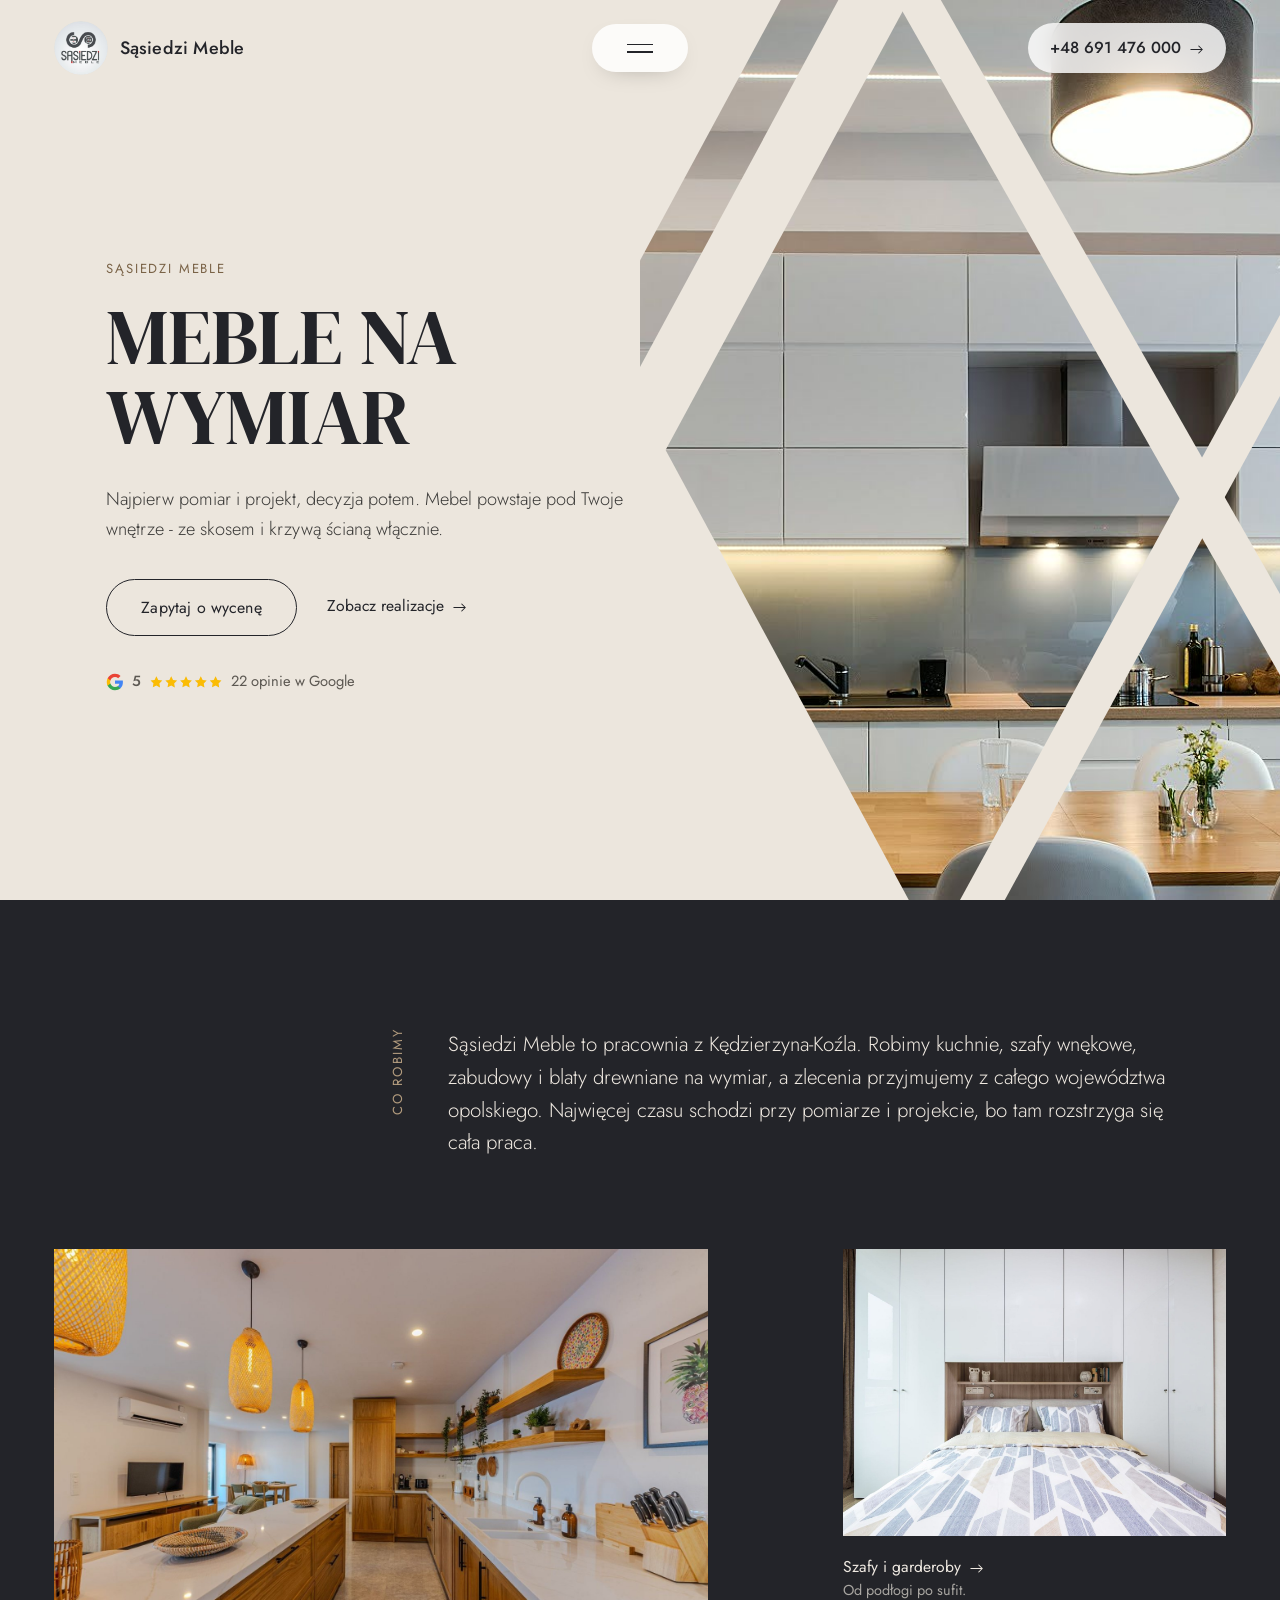
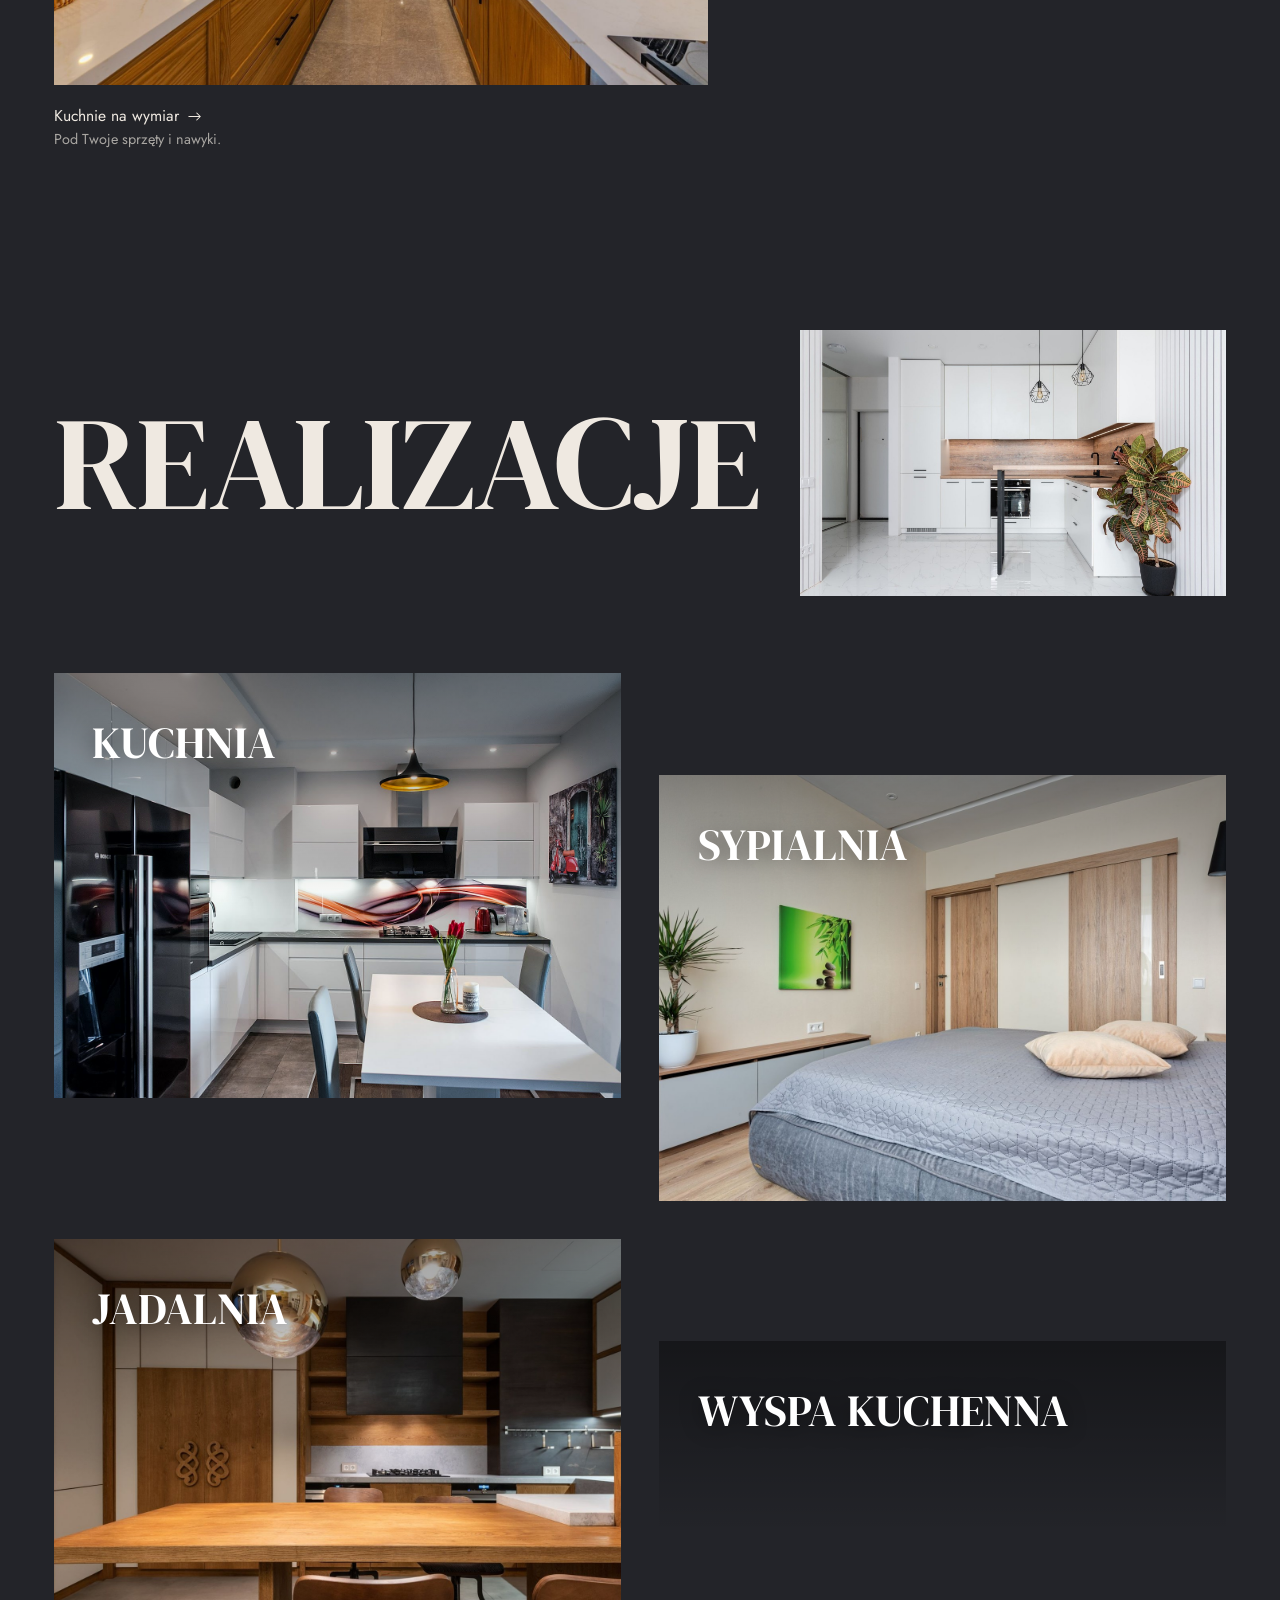
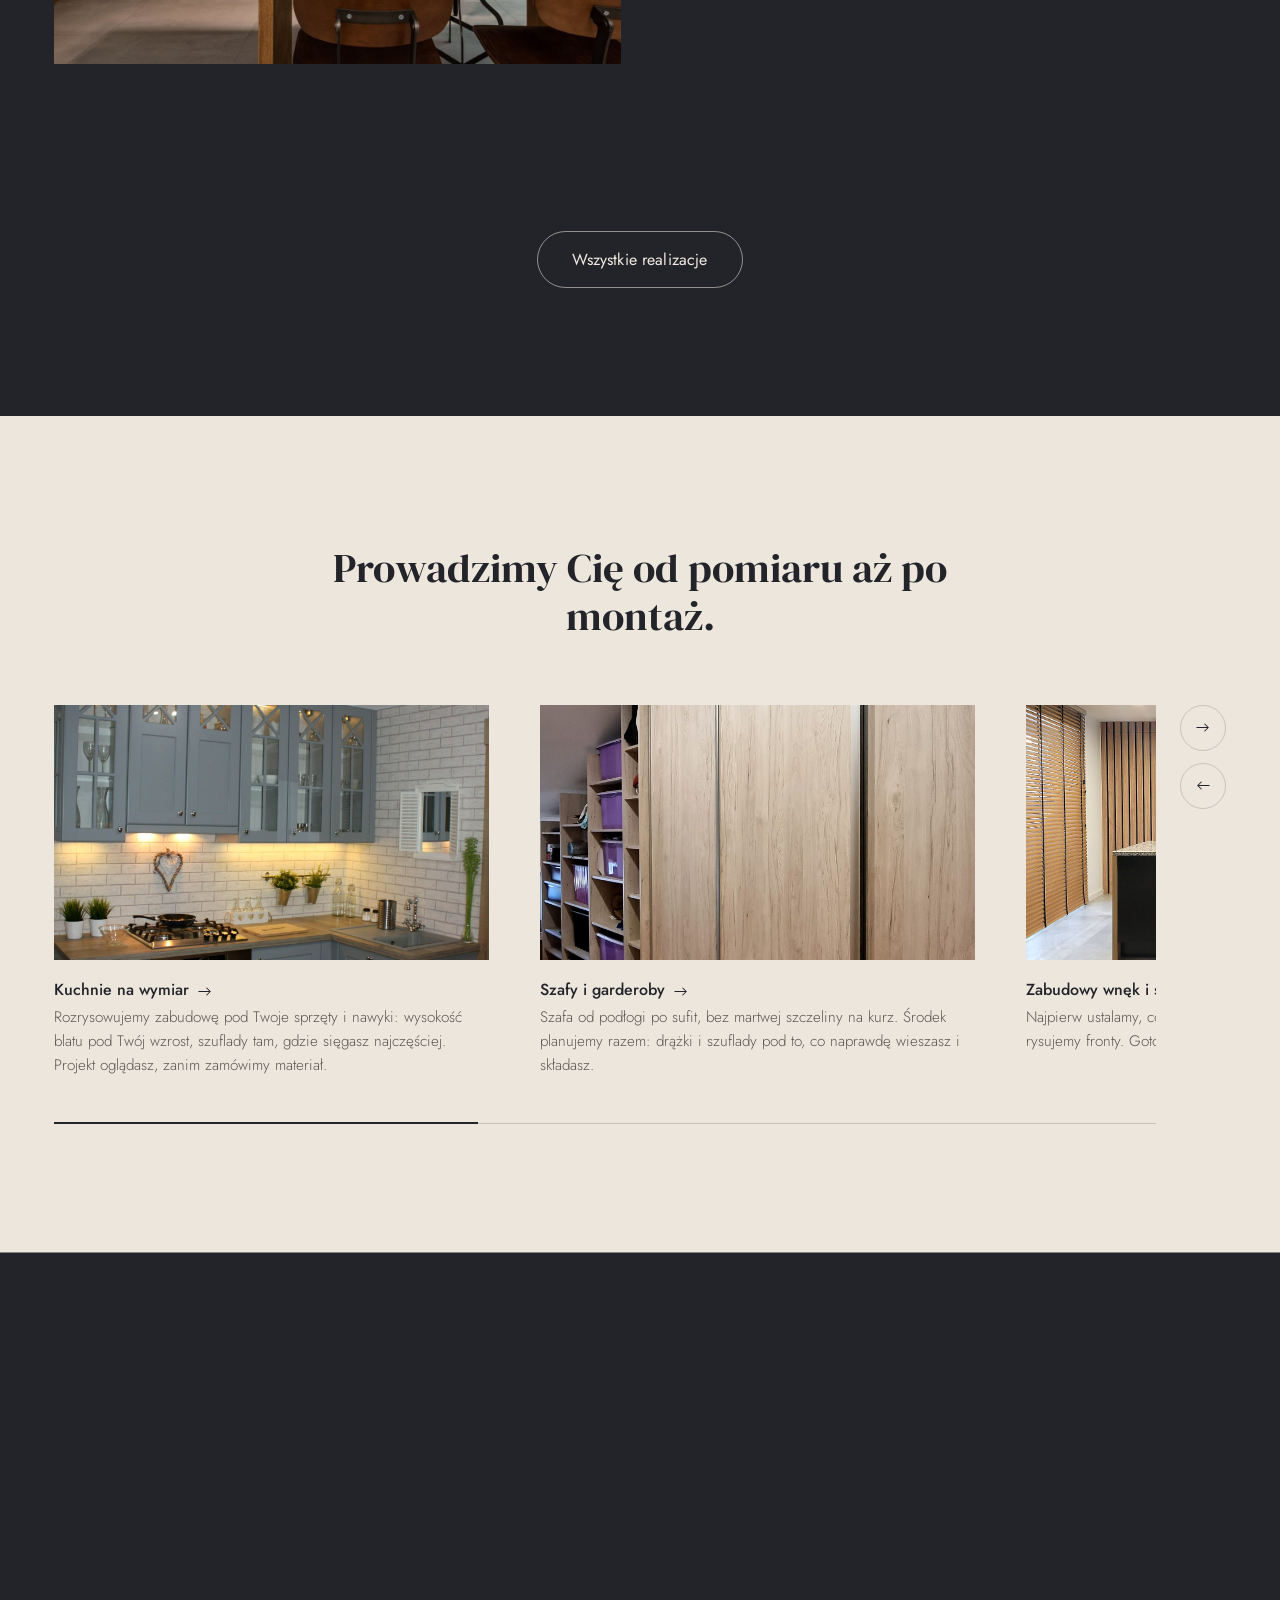
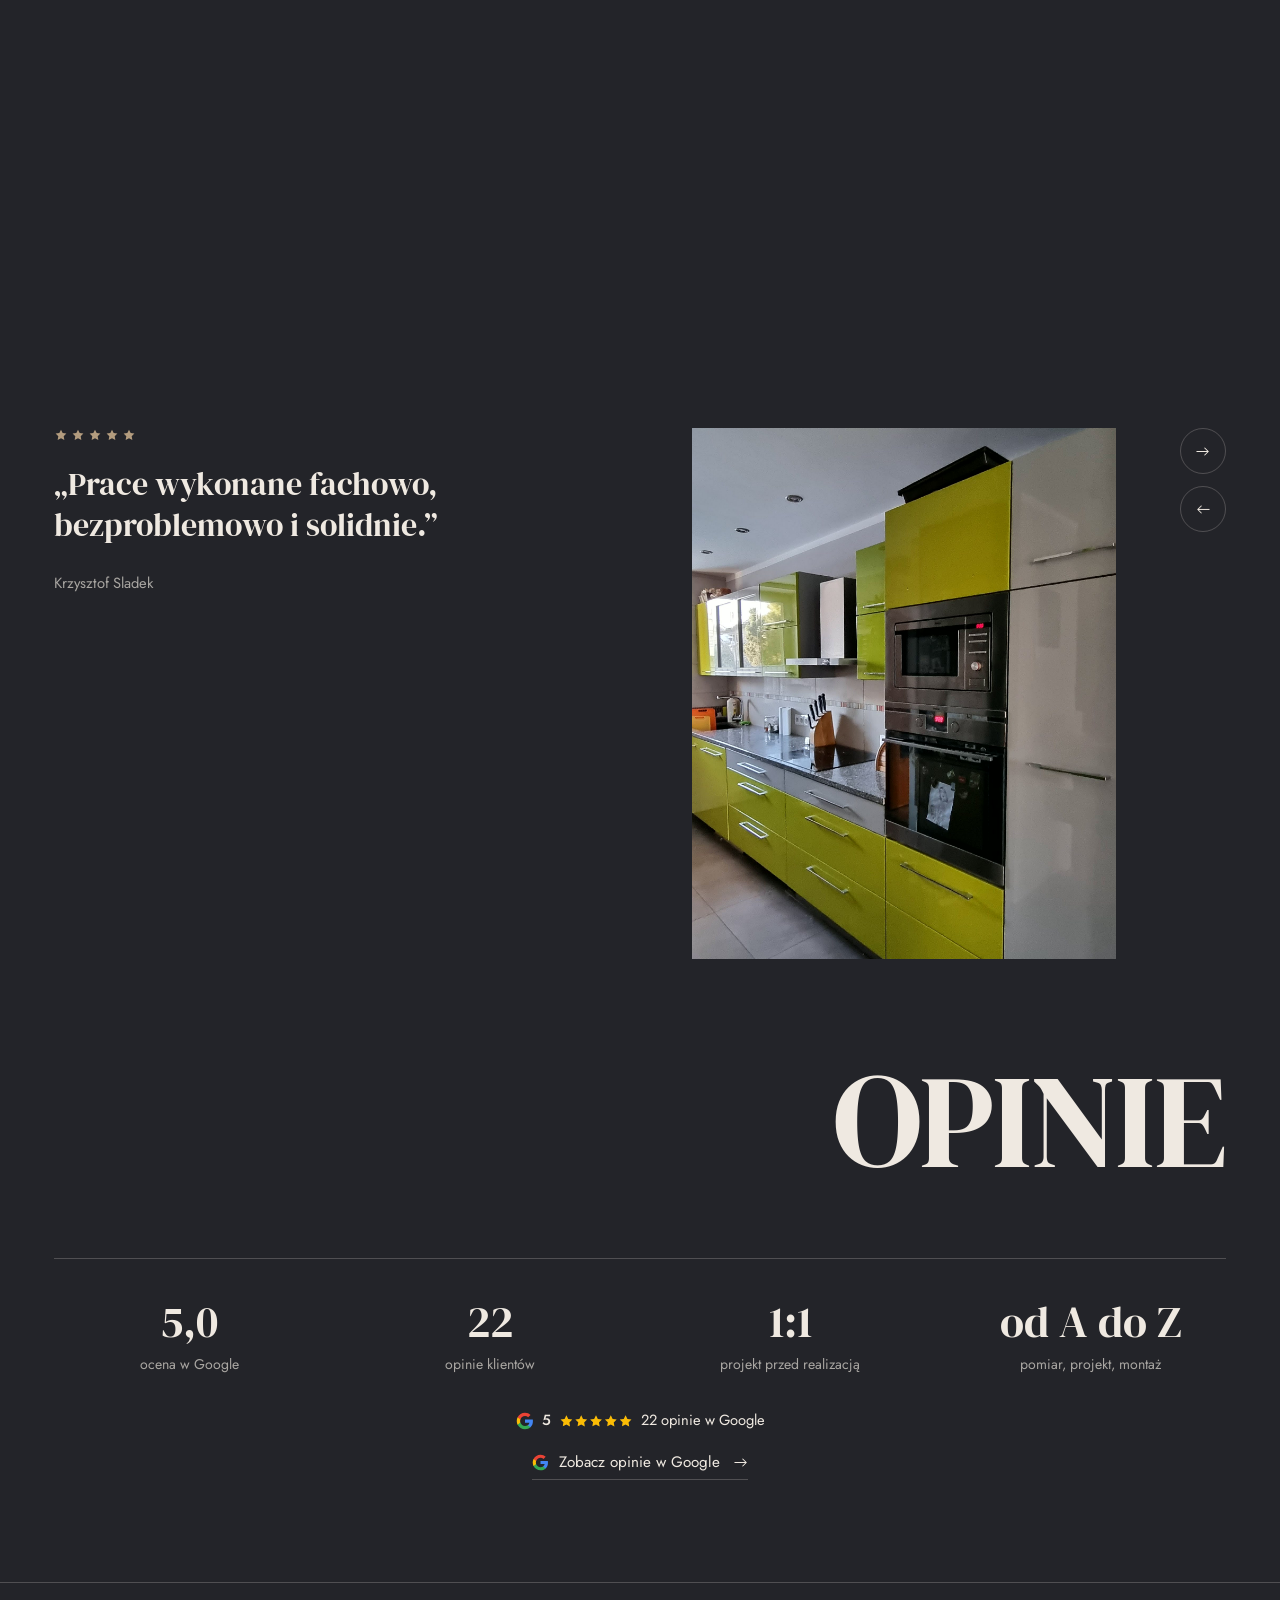
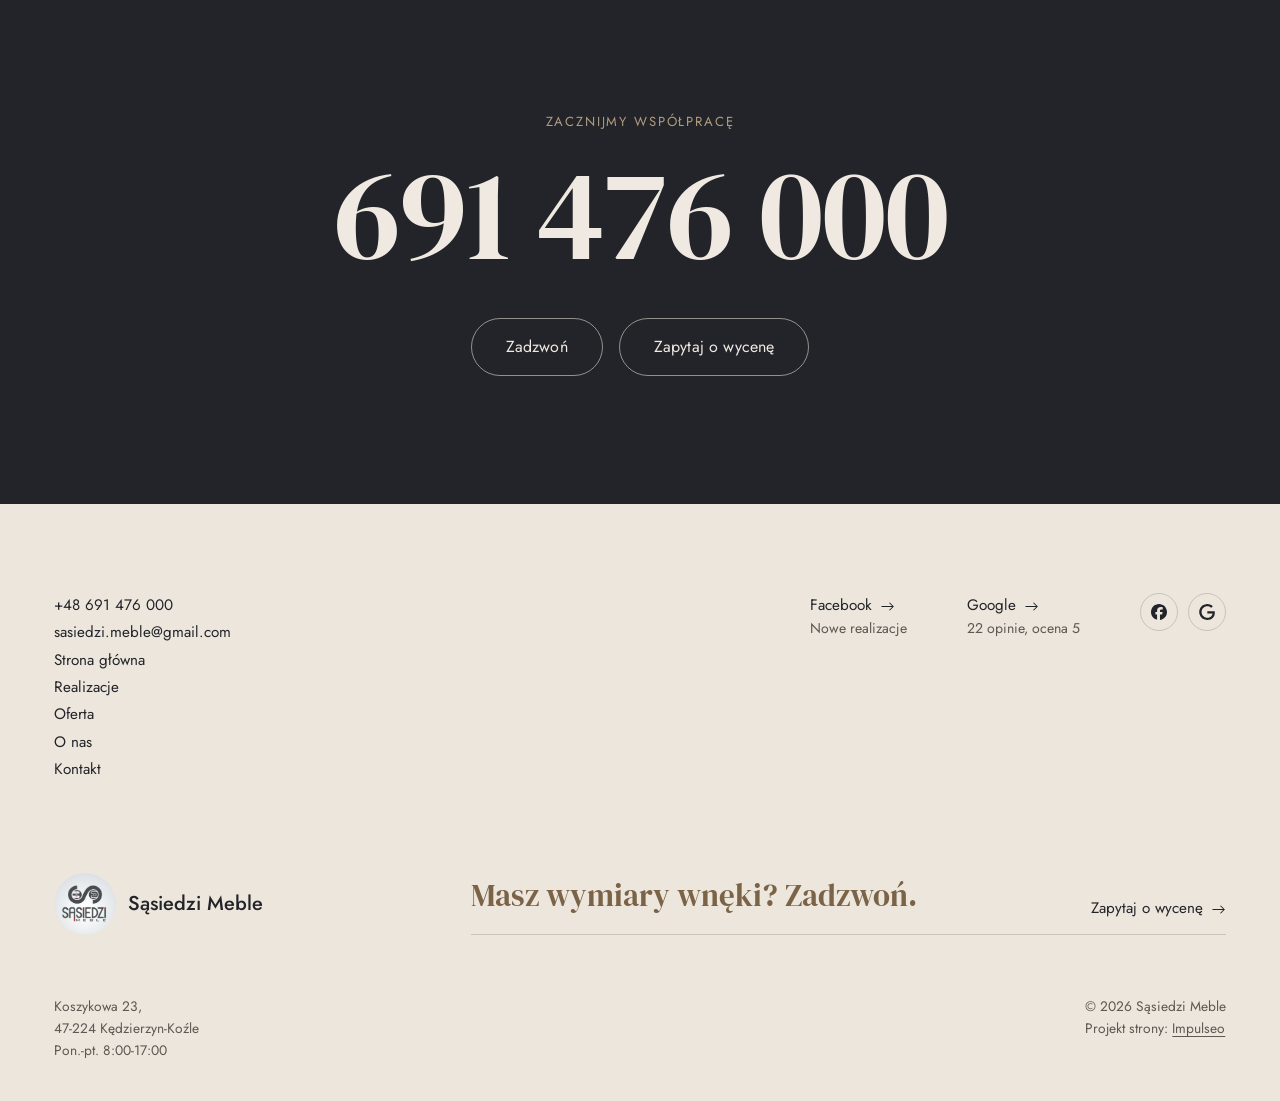
==== commit 0dc5845c: "[claude-edit][cmt:fb845355-26cf-4eb7-8e8d-f03f3ac543e8] Nowy wygląd w stylu klindworthroofing.com: b" ====
--- a/index.html
+++ b/index.html
@@ -20,161 +20,212 @@
 <script type="application/ld+json">{"@context": "https://schema.org", "@type": "HomeAndConstructionBusiness", "name": "Sąsiedzi Meble", "url": "https://kris20032.github.io/sasiedzi-meble/", "telephone": "+48691476000", "image": "https://kris20032.github.io/sasiedzi-meble/img/og.jpg", "areaServed": "Kędzierzyn-Koźle", "sameAs": ["https://maps.google.com/?cid=7538419791917260537&g_mp=Cidnb29nbGUubWFwcy5wbGFjZXMudjEuUGxhY2VzLlNlYXJjaFRleHQQAhgEIAA", "https://www.facebook.com/Sasiedzi.meble/"]}</script>
 <link rel="preconnect" href="https://fonts.googleapis.com">
 <link rel="preconnect" href="https://fonts.gstatic.com" crossorigin>
-<link href="https://fonts.googleapis.com/css2?family=Lora:wght@500;600;700&family=Manrope:wght@400;500;600&display=swap" rel="stylesheet">
-<link rel="stylesheet" href="assets/styles.css?v=5ba7aedf">
+<link href="https://fonts.googleapis.com/css2?family=DM+Serif+Display&family=Jost:wght@300;400;500&display=swap" rel="stylesheet">
+<link rel="stylesheet" href="assets/styles.css?v=kl1">
+<meta name="theme-color" content="#ECE6DD">
 </head>
-<body>
-
-<header class="nav">
-  <div class="wrap nav-inner">
-    <a class="brand brand-has-logo" href="index.html"><img class="brand-logo" src="img/logo.png" alt="Sąsiedzi Meble" width="679" height="679" decoding="async"></a>
-    <nav class="nav-links">
-      <a href="index.html" class="active" aria-current="page">Strona główna</a>
-      <a href="realizacje.html">Realizacje</a>
-      <a href="oferta.html">Oferta</a>
-      <a href="o-nas.html">O nas</a>
-      <a href="kontakt.html">Kontakt</a>
-      <a href="kontakt.html" class="btn btn-accent">Zapytaj o wycenę</a>
+<body class="kl">
+
+<header class="kl-top">
+  <a class="kl-brand" href="index.html"><img class="brand-logo" src="img/logo.png" alt="Sąsiedzi Meble" width="679" height="679" decoding="async"><span>Sąsiedzi Meble</span></a>
+  <a class="kl-toptel" href="tel:+48691476000">+48 691 476 000 <svg class="kl-arr" viewBox="0 0 16 10" width="14" height="9" aria-hidden="true"><path d="M1 5h13M10 1l4 4-4 4" fill="none" stroke="currentColor" stroke-width="1.2" stroke-linecap="round" stroke-linejoin="round"/></svg></a>
+</header>
+<button class="kl-burger" type="button" aria-label="Menu" aria-expanded="false" aria-controls="kl-menu"><i></i><i></i></button>
+<div class="kl-menu" id="kl-menu" hidden>
+  <div class="kl-menu-in">
+    <nav class="kl-menu-nav">
+      <a href="index.html" class="active" aria-current="page"><span>Strona główna</span></a>
+      <a href="realizacje.html"><span>Realizacje</span></a>
+      <a href="oferta.html"><span>Oferta</span></a>
+      <a href="o-nas.html"><span>O nas</span></a>
+      <a href="kontakt.html"><span>Kontakt</span></a>
     </nav>
-    <button class="nav-toggle" aria-label="Menu"><span></span><span></span><span></span></button>
-  </div>
-</header>
+    <div class="kl-menu-side">
+      <p class="kl-lbl">Kontakt</p>
+      <a href="tel:+48691476000">+48 691 476 000</a>
+      <a href="mailto:sasiedzi.meble@gmail.com">sasiedzi.meble@gmail.com</a>
+      <p>Koszykowa 23, 47-224 Kędzierzyn-Koźle</p>
+      <p>Pon.-pt. 8:00-17:00</p>
+      <a class="kl-pill kl-pill-light" href="kontakt.html">Zapytaj o wycenę</a>
+    </div>
+  </div>
+</div>
 
 <main>
-<section class="hero-cine">
-  <img src="img/hero.jpg" fetchpriority="high" data-rotate="img/g1.jpg|img/g2.jpg" alt="Sąsiedzi Meble - Meble, które pasują co do milimetra. " width="1600" height="868">
-  <div class="wrap">
-    <div class="hero-copy">
-      <div class="brandmark bm-m"><span class="bm-line"><span>Sąsiedzi Meble</span></span></div>
-      <h1>Meble, które pasują co do milimetra. </h1>
-      <p class="lead">Najpierw pomiar i projekt, decyzja potem. Mebel powstaje pod Twoje wnętrze - ze skosem i krzywą ścianą włącznie.</p>
-      <div class="hero-actions">
-        <a href="realizacje.html" class="btn btn-accent">Zobacz realizacje <span class="arr">→</span></a>
-        <a href="kontakt.html" class="btn btn-ghost btn-on-dark">Zapytaj o wycenę</a>
-      </div>
-      <div style="margin-top:var(--space-6);color:#fff;font-weight:600;letter-spacing:.02em;opacity:.92"><span class="g-badge"><svg class="gb-ico" viewBox="0 0 24 24" width="18" height="18" aria-hidden="true"><path fill="#4285F4" d="M22.56 12.25c0-.78-.07-1.53-.2-2.25H12v4.26h5.92c-.26 1.37-1.04 2.53-2.21 3.31v2.77h3.57c2.08-1.92 3.28-4.74 3.28-8.09z"/><path fill="#34A853" d="M12 23c2.97 0 5.46-.98 7.28-2.66l-3.57-2.77c-.98.66-2.23 1.06-3.71 1.06-2.86 0-5.29-1.93-6.16-4.53H2.18v2.84C3.99 20.53 7.7 23 12 23z"/><path fill="#FBBC05" d="M5.84 14.09c-.22-.66-.35-1.36-.35-2.09s.13-1.43.35-2.09V7.07H2.18C1.43 8.55 1 10.22 1 12s.43 3.45 1.18 4.93l2.85-2.22.81-.62z"/><path fill="#EA4335" d="M12 5.38c1.62 0 3.06.56 4.21 1.64l3.15-3.15C17.45 2.09 14.97 1 12 1 7.7 1 3.99 3.47 2.18 7.07l3.66 2.84c.87-2.6 3.3-4.53 6.16-4.53z"/></svg><b class="gb-ocena">5</b><svg class="gb-stars" viewBox="0 0 90 18" width="74" height="14.8" aria-hidden="true"><g fill="currentColor" opacity=".26"><path transform="translate(0,0)" d="M9 1.6l2.2 4.46 4.92.72-3.56 3.47.84 4.9L9 12.74l-4.4 2.31.84-4.9L1.88 6.68l4.92-.72L9 1.6Z"/><path transform="translate(18,0)" d="M9 1.6l2.2 4.46 4.92.72-3.56 3.47.84 4.9L9 12.74l-4.4 2.31.84-4.9L1.88 6.68l4.92-.72L9 1.6Z"/><path transform="translate(36,0)" d="M9 1.6l2.2 4.46 4.92.72-3.56 3.47.84 4.9L9 12.74l-4.4 2.31.84-4.9L1.88 6.68l4.92-.72L9 1.6Z"/><path transform="translate(54,0)" d="M9 1.6l2.2 4.46 4.92.72-3.56 3.47.84 4.9L9 12.74l-4.4 2.31.84-4.9L1.88 6.68l4.92-.72L9 1.6Z"/><path transform="translate(72,0)" d="M9 1.6l2.2 4.46 4.92.72-3.56 3.47.84 4.9L9 12.74l-4.4 2.31.84-4.9L1.88 6.68l4.92-.72L9 1.6Z"/></g><clipPath id="gs1000"><rect x="0" y="0" width="90.0" height="18"/></clipPath><g fill="#FBBC04" clip-path="url(#gs1000)"><path transform="translate(0,0)" d="M9 1.6l2.2 4.46 4.92.72-3.56 3.47.84 4.9L9 12.74l-4.4 2.31.84-4.9L1.88 6.68l4.92-.72L9 1.6Z"/><path transform="translate(18,0)" d="M9 1.6l2.2 4.46 4.92.72-3.56 3.47.84 4.9L9 12.74l-4.4 2.31.84-4.9L1.88 6.68l4.92-.72L9 1.6Z"/><path transform="translate(36,0)" d="M9 1.6l2.2 4.46 4.92.72-3.56 3.47.84 4.9L9 12.74l-4.4 2.31.84-4.9L1.88 6.68l4.92-.72L9 1.6Z"/><path transform="translate(54,0)" d="M9 1.6l2.2 4.46 4.92.72-3.56 3.47.84 4.9L9 12.74l-4.4 2.31.84-4.9L1.88 6.68l4.92-.72L9 1.6Z"/><path transform="translate(72,0)" d="M9 1.6l2.2 4.46 4.92.72-3.56 3.47.84 4.9L9 12.74l-4.4 2.31.84-4.9L1.88 6.68l4.92-.72L9 1.6Z"/></g></svg><span class="gb-txt">22 opinie w Google</span></span></div>
-    </div>
-  </div>
-</section>
-<section class="strip n-5" style="padding-block:0">
-  <div class="wrap">
-    <div class="item reveal"><div class="k">5 na Google</div><div class="v"></div></div>
-    <div class="item reveal"><div class="k">Pomiar i projekt</div><div class="v"></div></div>
-    <div class="item reveal"><div class="k">Opolskie i okolice</div><div class="v"></div></div>
-    <div class="item reveal"><div class="k">Od pomiaru po montaż</div><div class="v"></div></div>
-    <div class="item reveal"><div class="k">Kuchnie, szafy, zabudowy</div><div class="v"></div></div>
-  </div>
-</section>
-<section class="opinie-mini" aria-label="Opinie klientów">
-  <div class="wrap">
-    <div class="om-row">
-      <div class="om-item reveal"><blockquote>„Prace wykonane fachowo, bezproblemowo i solidnie.”</blockquote><span class="om-autor">Krzysztof Sladek</span></div>
-      <div class="om-item reveal"><blockquote>„Profesjonalność, solidność i nowoczesność w wykonaniu.”</blockquote><span class="om-autor">Edyta Warchałowska</span></div>
-      <div class="om-item reveal"><blockquote>„Firma godna polecenie, wysoka jakość, perfekcyjne wykonanie, terminowość.”</blockquote><span class="om-autor">Grzegorz Rudnicki</span></div>
-    </div>
-  </div>
-</section>
-<section>
-  <div class="wrap split">
-    <div class="split-art reveal"><img src="img/g7.jpg" alt="Sąsiedzi Meble - realizacja" loading="lazy" width="1600" height="1068" decoding="async"></div>
-    <div class="split-copy reveal">
-      <span class="eyebrow">Jak pracujemy</span>
-      <h2>O nas</h2>
-      <p class="muted">Najwięcej czasu schodzi przy pomiarze i projekcie, bo tam rozstrzyga się cała praca. Krzywa ściana albo wnęka o dwóch szerokościach - to musi być w projekcie, zanim ruszy piła.</p>
-      <p class="muted"></p>
-      <a href="o-nas.html" class="btn btn-ghost">Poznaj nas <span class="arr">→</span></a>
-    </div>
-  </div>
-</section>
-<section class="gateways-band">
-  <div class="wrap">
-    <div class="gateways">
-      <a href="oferta.html" class="gateway reveal"><img src="img/g8.jpg" alt="Kuchnie na wymiar" loading="lazy" width="1600" height="1066" decoding="async"><span class="g-ttl">Kuchnie na wymiar</span></a>
-      <a href="oferta.html" class="gateway reveal"><img src="img/g14.jpg" alt="Szafy i garderoby" loading="lazy" width="1600" height="1068" decoding="async"><span class="g-ttl">Szafy i garderoby</span></a>
-      <a href="oferta.html" class="gateway reveal"><img src="img/g10.jpg" alt="Zabudowy wnęk i skosów" loading="lazy" width="1600" height="1066" decoding="async"><span class="g-ttl">Zabudowy wnęk i skosów</span></a>
-    </div>
-  </div>
-</section>
+<section class="kl-hero hero-cine">
+  <div class="kl-hero-copy">
+    <div class="brandmark kl-lbl"><span>Sąsiedzi Meble</span></div>
+    <h1>Meble na wymiar</h1>
+    <p class="kl-lead">Najpierw pomiar i projekt, decyzja potem. Mebel powstaje pod Twoje wnętrze - ze skosem i krzywą ścianą włącznie.</p>
+    <div class="kl-hero-act">
+      <a class="kl-pill" href="kontakt.html">Zapytaj o wycenę</a>
+      <a class="kl-link" href="realizacje.html">Zobacz realizacje <svg class="kl-arr" viewBox="0 0 16 10" width="14" height="9" aria-hidden="true"><path d="M1 5h13M10 1l4 4-4 4" fill="none" stroke="currentColor" stroke-width="1.2" stroke-linecap="round" stroke-linejoin="round"/></svg></a>
+    </div>
+    <div class="kl-hero-g"><span class="g-badge"><svg class="gb-ico" viewBox="0 0 24 24" width="18" height="18" aria-hidden="true"><path fill="#4285F4" d="M22.56 12.25c0-.78-.07-1.53-.2-2.25H12v4.26h5.92c-.26 1.37-1.04 2.53-2.21 3.31v2.77h3.57c2.08-1.92 3.28-4.74 3.28-8.09z"/><path fill="#34A853" d="M12 23c2.97 0 5.46-.98 7.28-2.66l-3.57-2.77c-.98.66-2.23 1.06-3.71 1.06-2.86 0-5.29-1.93-6.16-4.53H2.18v2.84C3.99 20.53 7.7 23 12 23z"/><path fill="#FBBC05" d="M5.84 14.09c-.22-.66-.35-1.36-.35-2.09s.13-1.43.35-2.09V7.07H2.18C1.43 8.55 1 10.22 1 12s.43 3.45 1.18 4.93l2.85-2.22.81-.62z"/><path fill="#EA4335" d="M12 5.38c1.62 0 3.06.56 4.21 1.64l3.15-3.15C17.45 2.09 14.97 1 12 1 7.7 1 3.99 3.47 2.18 7.07l3.66 2.84c.87-2.6 3.3-4.53 6.16-4.53z"/></svg><b class="gb-ocena">5</b><svg class="gb-stars" viewBox="0 0 90 18" width="74" height="14.8" aria-hidden="true"><g fill="currentColor" opacity=".26"><path transform="translate(0,0)" d="M9 1.6l2.2 4.46 4.92.72-3.56 3.47.84 4.9L9 12.74l-4.4 2.31.84-4.9L1.88 6.68l4.92-.72L9 1.6Z"/><path transform="translate(18,0)" d="M9 1.6l2.2 4.46 4.92.72-3.56 3.47.84 4.9L9 12.74l-4.4 2.31.84-4.9L1.88 6.68l4.92-.72L9 1.6Z"/><path transform="translate(36,0)" d="M9 1.6l2.2 4.46 4.92.72-3.56 3.47.84 4.9L9 12.74l-4.4 2.31.84-4.9L1.88 6.68l4.92-.72L9 1.6Z"/><path transform="translate(54,0)" d="M9 1.6l2.2 4.46 4.92.72-3.56 3.47.84 4.9L9 12.74l-4.4 2.31.84-4.9L1.88 6.68l4.92-.72L9 1.6Z"/><path transform="translate(72,0)" d="M9 1.6l2.2 4.46 4.92.72-3.56 3.47.84 4.9L9 12.74l-4.4 2.31.84-4.9L1.88 6.68l4.92-.72L9 1.6Z"/></g><clipPath id="gs1000"><rect x="0" y="0" width="90.0" height="18"/></clipPath><g fill="#FBBC04" clip-path="url(#gs1000)"><path transform="translate(0,0)" d="M9 1.6l2.2 4.46 4.92.72-3.56 3.47.84 4.9L9 12.74l-4.4 2.31.84-4.9L1.88 6.68l4.92-.72L9 1.6Z"/><path transform="translate(18,0)" d="M9 1.6l2.2 4.46 4.92.72-3.56 3.47.84 4.9L9 12.74l-4.4 2.31.84-4.9L1.88 6.68l4.92-.72L9 1.6Z"/><path transform="translate(36,0)" d="M9 1.6l2.2 4.46 4.92.72-3.56 3.47.84 4.9L9 12.74l-4.4 2.31.84-4.9L1.88 6.68l4.92-.72L9 1.6Z"/><path transform="translate(54,0)" d="M9 1.6l2.2 4.46 4.92.72-3.56 3.47.84 4.9L9 12.74l-4.4 2.31.84-4.9L1.88 6.68l4.92-.72L9 1.6Z"/><path transform="translate(72,0)" d="M9 1.6l2.2 4.46 4.92.72-3.56 3.47.84 4.9L9 12.74l-4.4 2.31.84-4.9L1.88 6.68l4.92-.72L9 1.6Z"/></g></svg><span class="gb-txt">22 opinie w Google</span></span></div>
+  </div>
+  <div class="kl-hero-art"><img src="img/hero.jpg" alt="Sąsiedzi Meble - biała kuchnia na wymiar z podświetleniem" fetchpriority="high" width="1600" height="868" decoding="async"></div>
+</section>
+
+<section class="kl-dark kl-what">
+  <div class="kl-wrap">
+    <div class="kl-what-top reveal">
+      <p class="kl-vert">Co robimy</p>
+      <p class="kl-what-txt">Sąsiedzi Meble to pracownia z Kędzierzyna-Koźla. Robimy kuchnie, szafy wnękowe, zabudowy i blaty drewniane na wymiar, a zlecenia przyjmujemy z całego województwa opolskiego. Najwięcej czasu schodzi przy pomiarze i projekcie, bo tam rozstrzyga się cała praca.</p>
+    </div>
+    <div class="kl-what-pics">
+      <a class="kl-what-a reveal" href="oferta.html"><img src="img/g8.jpg" alt="Kuchnia na wymiar z drewnianymi frontami" loading="lazy" width="1600" height="1066" decoding="async"><span class="kl-cap">Kuchnie na wymiar <svg class="kl-arr" viewBox="0 0 16 10" width="14" height="9" aria-hidden="true"><path d="M1 5h13M10 1l4 4-4 4" fill="none" stroke="currentColor" stroke-width="1.2" stroke-linecap="round" stroke-linejoin="round"/></svg></span><span class="kl-sub">Pod Twoje sprzęty i nawyki.</span></a>
+      <a class="kl-what-b reveal" href="oferta.html"><img src="img/g14.jpg" alt="Szafa na wymiar w sypialni" loading="lazy" width="1600" height="1068" decoding="async"><span class="kl-cap">Szafy i garderoby <svg class="kl-arr" viewBox="0 0 16 10" width="14" height="9" aria-hidden="true"><path d="M1 5h13M10 1l4 4-4 4" fill="none" stroke="currentColor" stroke-width="1.2" stroke-linecap="round" stroke-linejoin="round"/></svg></span><span class="kl-sub">Od podłogi po sufit.</span></a>
+    </div>
+  </div>
+</section>
+
+<section class="kl-dark kl-work">
+  <div class="kl-wrap">
+    <div class="kl-work-top">
+      <h2 class="kl-giant reveal">Realizacje</h2>
+      <div class="kl-work-hero reveal"><img src="img/g13.jpg" alt="Biała kuchnia na wymiar z drewnianym blatem" loading="lazy" width="1600" height="1068" decoding="async"></div>
+    </div>
+    <div class="kl-work-grid">
+      <a class="kl-proj reveal" href="realizacje.html"><img src="img/g1.jpg" alt="Kuchnia w bieli i czerni" loading="lazy" width="1600" height="1068" decoding="async"><span>Kuchnia</span></a>
+      <a class="kl-proj reveal" href="realizacje.html"><img src="img/g10.jpg" alt="Sypialnia z szafą przesuwną" loading="lazy" width="1600" height="1068" decoding="async"><span>Sypialnia</span></a>
+      <a class="kl-proj reveal" href="realizacje.html"><img src="img/g7.jpg" alt="Jadalnia z kuchnią w drewnie" loading="lazy" width="1600" height="1068" decoding="async"><span>Jadalnia</span></a>
+      <a class="kl-proj reveal" href="realizacje.html"><img src="img/g12.jpg" alt="Kuchnia z wyspą" loading="lazy" width="1600" height="1067" decoding="async"><span>Wyspa kuchenna</span></a>
+    </div>
+    <div class="kl-center reveal"><a class="kl-pill kl-pill-light" href="realizacje.html">Wszystkie realizacje</a></div>
+  </div>
+</section>
+
+<section class="kl-beige kl-services">
+  <div class="kl-wrap">
+    <h2 class="kl-h2c reveal">Prowadzimy Cię od pomiaru aż po montaż.</h2>
+    <div class="kl-sl-wrap">
+      <div class="kl-sl kl-svc-track" id="sl-svc">
+        <a class="kl-svc" href="oferta.html">
+          <div class="kl-svc-img"><img src="img/g4.jpg" alt="Kuchnie na wymiar" loading="lazy" width="1534" height="2336" decoding="async"></div>
+          <h3>Kuchnie na wymiar <svg class="kl-arr" viewBox="0 0 16 10" width="14" height="9" aria-hidden="true"><path d="M1 5h13M10 1l4 4-4 4" fill="none" stroke="currentColor" stroke-width="1.2" stroke-linecap="round" stroke-linejoin="round"/></svg></h3>
+          <p>Rozrysowujemy zabudowę pod Twoje sprzęty i nawyki: wysokość blatu pod Twój wzrost, szuflady tam, gdzie sięgasz najczęściej. Projekt oglądasz, zanim zamówimy materiał.</p>
+        </a>
+        <a class="kl-svc" href="oferta.html">
+          <div class="kl-svc-img"><img src="img/g5.jpg" alt="Szafy i garderoby" loading="lazy" width="1600" height="3552" decoding="async"></div>
+          <h3>Szafy i garderoby <svg class="kl-arr" viewBox="0 0 16 10" width="14" height="9" aria-hidden="true"><path d="M1 5h13M10 1l4 4-4 4" fill="none" stroke="currentColor" stroke-width="1.2" stroke-linecap="round" stroke-linejoin="round"/></svg></h3>
+          <p>Szafa od podłogi po sufit, bez martwej szczeliny na kurz. Środek planujemy razem: drążki i szuflady pod to, co naprawdę wieszasz i składasz.</p>
+        </a>
+        <a class="kl-svc" href="oferta.html">
+          <div class="kl-svc-img"><img src="img/g3.jpg" alt="Zabudowy wnęk i skosów" loading="lazy" width="1600" height="721" decoding="async"></div>
+          <h3>Zabudowy wnęk i skosów <svg class="kl-arr" viewBox="0 0 16 10" width="14" height="9" aria-hidden="true"><path d="M1 5h13M10 1l4 4-4 4" fill="none" stroke="currentColor" stroke-width="1.2" stroke-linecap="round" stroke-linejoin="round"/></svg></h3>
+          <p>Najpierw ustalamy, co ma się w zabudowie zmieścić, dopiero potem rysujemy fronty. Gotowa zabudowa wygląda jak fragment ściany.</p>
+        </a>
+        <a class="kl-svc" href="oferta.html">
+          <div class="kl-svc-img"><img src="img/g2.jpg" alt="Meble pokojowe i łazienkowe" loading="lazy" width="1506" height="946" decoding="async"></div>
+          <h3>Meble pokojowe i łazienkowe <svg class="kl-arr" viewBox="0 0 16 10" width="14" height="9" aria-hidden="true"><path d="M1 5h13M10 1l4 4-4 4" fill="none" stroke="currentColor" stroke-width="1.2" stroke-linecap="round" stroke-linejoin="round"/></svg></h3>
+          <p>Szafka RTV pod tę jedną ścianę albo biurko we wnękę. W łazience płyty i fronty odporne na parę i wodę, z okuciami, które nie rdzewieją.</p>
+        </a>
+        <a class="kl-svc" href="oferta.html">
+          <div class="kl-svc-img"><img src="img/about.jpg" alt="Blaty drewniane" loading="lazy" width="1600" height="1068" decoding="async"></div>
+          <h3>Blaty drewniane <svg class="kl-arr" viewBox="0 0 16 10" width="14" height="9" aria-hidden="true"><path d="M1 5h13M10 1l4 4-4 4" fill="none" stroke="currentColor" stroke-width="1.2" stroke-linecap="round" stroke-linejoin="round"/></svg></h3>
+          <p>Blat do kuchni albo na wyspę. Wymiar bierzemy na miejscu, razem z resztą zabudowy, żeby blat leżał równo z frontami.</p>
+        </a>
+        <a class="kl-svc" href="oferta.html">
+          <div class="kl-svc-img"><img src="img/g9.jpg" alt="Pomiar i projekt" loading="lazy" width="1600" height="1060" decoding="async"></div>
+          <h3>Pomiar i projekt <svg class="kl-arr" viewBox="0 0 16 10" width="14" height="9" aria-hidden="true"><path d="M1 5h13M10 1l4 4-4 4" fill="none" stroke="currentColor" stroke-width="1.2" stroke-linecap="round" stroke-linejoin="round"/></svg></h3>
+          <p>Przyjeżdżamy z miarą i słuchamy. Sprawdzamy piony ścian i przebieg rur. Dostajesz rysunek z wymiarami i cenę - projekt do niczego nie zobowiązuje.</p>
+        </a>
+      </div>
+      <div class="kl-sl-nav">
+        <button type="button" class="kl-sl-btn" data-sl="sl-svc" data-dir="1" aria-label="Dalej"><svg class="kl-arr" viewBox="0 0 16 10" width="14" height="9" aria-hidden="true"><path d="M1 5h13M10 1l4 4-4 4" fill="none" stroke="currentColor" stroke-width="1.2" stroke-linecap="round" stroke-linejoin="round"/></svg></button>
+        <button type="button" class="kl-sl-btn kl-sl-prev" data-sl="sl-svc" data-dir="-1" aria-label="Wstecz"><svg class="kl-arr" viewBox="0 0 16 10" width="14" height="9" aria-hidden="true"><path d="M1 5h13M10 1l4 4-4 4" fill="none" stroke="currentColor" stroke-width="1.2" stroke-linecap="round" stroke-linejoin="round"/></svg></button>
+      </div>
+    </div>
+    <div class="kl-sl-bar"><i data-for="sl-svc"></i></div>
+  </div>
+</section>
+
 <section class="stopklatka" aria-hidden="true">
   <div class="stk-bg" style="background-image:url(img/g11.jpg)"></div>
 </section>
-<section class="opinie">
-  <div class="wrap">
-    <div class="head center reveal">
-      <span class="eyebrow">Opinie</span>
-      <h2>Co mówią klienci</h2>
+
+<section class="kl-dark opinie">
+  <div class="kl-wrap">
+    <div class="kl-op">
+      <div class="kl-sl-wrap kl-op-wrap">
+        <div class="kl-sl opinie-grid" id="sl-op">
+        <figure class="op-card">
+          <span class="op-star"><svg class="ico-star" width="14" height="14" viewBox="0 0 24 24" style="vertical-align:-2px" aria-hidden="true"><path d="M12 2.8l2.85 5.8 6.4.93-4.63 4.5 1.1 6.37L12 17.4l-5.72 3 1.1-6.37-4.63-4.5 6.4-.93L12 2.8Z" fill="currentColor"/></svg><svg class="ico-star" width="14" height="14" viewBox="0 0 24 24" style="vertical-align:-2px" aria-hidden="true"><path d="M12 2.8l2.85 5.8 6.4.93-4.63 4.5 1.1 6.37L12 17.4l-5.72 3 1.1-6.37-4.63-4.5 6.4-.93L12 2.8Z" fill="currentColor"/></svg><svg class="ico-star" width="14" height="14" viewBox="0 0 24 24" style="vertical-align:-2px" aria-hidden="true"><path d="M12 2.8l2.85 5.8 6.4.93-4.63 4.5 1.1 6.37L12 17.4l-5.72 3 1.1-6.37-4.63-4.5 6.4-.93L12 2.8Z" fill="currentColor"/></svg><svg class="ico-star" width="14" height="14" viewBox="0 0 24 24" style="vertical-align:-2px" aria-hidden="true"><path d="M12 2.8l2.85 5.8 6.4.93-4.63 4.5 1.1 6.37L12 17.4l-5.72 3 1.1-6.37-4.63-4.5 6.4-.93L12 2.8Z" fill="currentColor"/></svg><svg class="ico-star" width="14" height="14" viewBox="0 0 24 24" style="vertical-align:-2px" aria-hidden="true"><path d="M12 2.8l2.85 5.8 6.4.93-4.63 4.5 1.1 6.37L12 17.4l-5.72 3 1.1-6.37-4.63-4.5 6.4-.93L12 2.8Z" fill="currentColor"/></svg></span>
+          <blockquote>„Prace wykonane fachowo, bezproblemowo i solidnie.”</blockquote>
+          <figcaption class="op-autor">Krzysztof Sladek</figcaption>
+        </figure>
+        <figure class="op-card">
+          <span class="op-star"><svg class="ico-star" width="14" height="14" viewBox="0 0 24 24" style="vertical-align:-2px" aria-hidden="true"><path d="M12 2.8l2.85 5.8 6.4.93-4.63 4.5 1.1 6.37L12 17.4l-5.72 3 1.1-6.37-4.63-4.5 6.4-.93L12 2.8Z" fill="currentColor"/></svg><svg class="ico-star" width="14" height="14" viewBox="0 0 24 24" style="vertical-align:-2px" aria-hidden="true"><path d="M12 2.8l2.85 5.8 6.4.93-4.63 4.5 1.1 6.37L12 17.4l-5.72 3 1.1-6.37-4.63-4.5 6.4-.93L12 2.8Z" fill="currentColor"/></svg><svg class="ico-star" width="14" height="14" viewBox="0 0 24 24" style="vertical-align:-2px" aria-hidden="true"><path d="M12 2.8l2.85 5.8 6.4.93-4.63 4.5 1.1 6.37L12 17.4l-5.72 3 1.1-6.37-4.63-4.5 6.4-.93L12 2.8Z" fill="currentColor"/></svg><svg class="ico-star" width="14" height="14" viewBox="0 0 24 24" style="vertical-align:-2px" aria-hidden="true"><path d="M12 2.8l2.85 5.8 6.4.93-4.63 4.5 1.1 6.37L12 17.4l-5.72 3 1.1-6.37-4.63-4.5 6.4-.93L12 2.8Z" fill="currentColor"/></svg><svg class="ico-star" width="14" height="14" viewBox="0 0 24 24" style="vertical-align:-2px" aria-hidden="true"><path d="M12 2.8l2.85 5.8 6.4.93-4.63 4.5 1.1 6.37L12 17.4l-5.72 3 1.1-6.37-4.63-4.5 6.4-.93L12 2.8Z" fill="currentColor"/></svg></span>
+          <blockquote>„Od doradztwa w projektowaniu i aranżowaniu mebli, aż po ostateczne zamontowanie. Profesjonalność, solidność i nowoczesność w wykonaniu.”</blockquote>
+          <figcaption class="op-autor">Edyta Warchałowska</figcaption>
+        </figure>
+        <figure class="op-card">
+          <span class="op-star"><svg class="ico-star" width="14" height="14" viewBox="0 0 24 24" style="vertical-align:-2px" aria-hidden="true"><path d="M12 2.8l2.85 5.8 6.4.93-4.63 4.5 1.1 6.37L12 17.4l-5.72 3 1.1-6.37-4.63-4.5 6.4-.93L12 2.8Z" fill="currentColor"/></svg><svg class="ico-star" width="14" height="14" viewBox="0 0 24 24" style="vertical-align:-2px" aria-hidden="true"><path d="M12 2.8l2.85 5.8 6.4.93-4.63 4.5 1.1 6.37L12 17.4l-5.72 3 1.1-6.37-4.63-4.5 6.4-.93L12 2.8Z" fill="currentColor"/></svg><svg class="ico-star" width="14" height="14" viewBox="0 0 24 24" style="vertical-align:-2px" aria-hidden="true"><path d="M12 2.8l2.85 5.8 6.4.93-4.63 4.5 1.1 6.37L12 17.4l-5.72 3 1.1-6.37-4.63-4.5 6.4-.93L12 2.8Z" fill="currentColor"/></svg><svg class="ico-star" width="14" height="14" viewBox="0 0 24 24" style="vertical-align:-2px" aria-hidden="true"><path d="M12 2.8l2.85 5.8 6.4.93-4.63 4.5 1.1 6.37L12 17.4l-5.72 3 1.1-6.37-4.63-4.5 6.4-.93L12 2.8Z" fill="currentColor"/></svg><svg class="ico-star" width="14" height="14" viewBox="0 0 24 24" style="vertical-align:-2px" aria-hidden="true"><path d="M12 2.8l2.85 5.8 6.4.93-4.63 4.5 1.1 6.37L12 17.4l-5.72 3 1.1-6.37-4.63-4.5 6.4-.93L12 2.8Z" fill="currentColor"/></svg></span>
+          <blockquote>„Firma godna polecenie, wysoka jakość, perfekcyjne wykonanie, terminowość. Nie pierwsze i nie ostatnie zlecenie z mojej strony, tylko Sąsiedzi Meble.”</blockquote>
+          <figcaption class="op-autor">Grzegorz Rudnicki</figcaption>
+        </figure>
+        </div>
+      </div>
+      <div class="kl-op-img reveal"><img src="img/g6.jpg" alt="Kuchnia na wymiar z żółtymi frontami" loading="lazy" width="1600" height="3552" decoding="async"></div>
+      <div class="kl-sl-nav">
+        <button type="button" class="kl-sl-btn" data-sl="sl-op" data-dir="1" aria-label="Dalej"><svg class="kl-arr" viewBox="0 0 16 10" width="14" height="9" aria-hidden="true"><path d="M1 5h13M10 1l4 4-4 4" fill="none" stroke="currentColor" stroke-width="1.2" stroke-linecap="round" stroke-linejoin="round"/></svg></button>
+        <button type="button" class="kl-sl-btn kl-sl-prev" data-sl="sl-op" data-dir="-1" aria-label="Wstecz"><svg class="kl-arr" viewBox="0 0 16 10" width="14" height="9" aria-hidden="true"><path d="M1 5h13M10 1l4 4-4 4" fill="none" stroke="currentColor" stroke-width="1.2" stroke-linecap="round" stroke-linejoin="round"/></svg></button>
+      </div>
+    </div>
+    <h2 class="kl-giant kl-giant-r reveal">Opinie</h2>
+    <div class="kl-marks reveal">
+      <div><b>5,0</b><span>ocena w Google</span></div>
+      <div><b>22</b><span>opinie klientów</span></div>
+      <div><b>1:1</b><span>projekt przed realizacją</span></div>
+      <div><b>od A do Z</b><span>pomiar, projekt, montaż</span></div>
     </div>
     <p class="op-meta reveal"><span class="g-badge"><svg class="gb-ico" viewBox="0 0 24 24" width="18" height="18" aria-hidden="true"><path fill="#4285F4" d="M22.56 12.25c0-.78-.07-1.53-.2-2.25H12v4.26h5.92c-.26 1.37-1.04 2.53-2.21 3.31v2.77h3.57c2.08-1.92 3.28-4.74 3.28-8.09z"/><path fill="#34A853" d="M12 23c2.97 0 5.46-.98 7.28-2.66l-3.57-2.77c-.98.66-2.23 1.06-3.71 1.06-2.86 0-5.29-1.93-6.16-4.53H2.18v2.84C3.99 20.53 7.7 23 12 23z"/><path fill="#FBBC05" d="M5.84 14.09c-.22-.66-.35-1.36-.35-2.09s.13-1.43.35-2.09V7.07H2.18C1.43 8.55 1 10.22 1 12s.43 3.45 1.18 4.93l2.85-2.22.81-.62z"/><path fill="#EA4335" d="M12 5.38c1.62 0 3.06.56 4.21 1.64l3.15-3.15C17.45 2.09 14.97 1 12 1 7.7 1 3.99 3.47 2.18 7.07l3.66 2.84c.87-2.6 3.3-4.53 6.16-4.53z"/></svg><b class="gb-ocena">5</b><svg class="gb-stars" viewBox="0 0 90 18" width="74" height="14.8" aria-hidden="true"><g fill="currentColor" opacity=".26"><path transform="translate(0,0)" d="M9 1.6l2.2 4.46 4.92.72-3.56 3.47.84 4.9L9 12.74l-4.4 2.31.84-4.9L1.88 6.68l4.92-.72L9 1.6Z"/><path transform="translate(18,0)" d="M9 1.6l2.2 4.46 4.92.72-3.56 3.47.84 4.9L9 12.74l-4.4 2.31.84-4.9L1.88 6.68l4.92-.72L9 1.6Z"/><path transform="translate(36,0)" d="M9 1.6l2.2 4.46 4.92.72-3.56 3.47.84 4.9L9 12.74l-4.4 2.31.84-4.9L1.88 6.68l4.92-.72L9 1.6Z"/><path transform="translate(54,0)" d="M9 1.6l2.2 4.46 4.92.72-3.56 3.47.84 4.9L9 12.74l-4.4 2.31.84-4.9L1.88 6.68l4.92-.72L9 1.6Z"/><path transform="translate(72,0)" d="M9 1.6l2.2 4.46 4.92.72-3.56 3.47.84 4.9L9 12.74l-4.4 2.31.84-4.9L1.88 6.68l4.92-.72L9 1.6Z"/></g><clipPath id="gs1000"><rect x="0" y="0" width="90.0" height="18"/></clipPath><g fill="#FBBC04" clip-path="url(#gs1000)"><path transform="translate(0,0)" d="M9 1.6l2.2 4.46 4.92.72-3.56 3.47.84 4.9L9 12.74l-4.4 2.31.84-4.9L1.88 6.68l4.92-.72L9 1.6Z"/><path transform="translate(18,0)" d="M9 1.6l2.2 4.46 4.92.72-3.56 3.47.84 4.9L9 12.74l-4.4 2.31.84-4.9L1.88 6.68l4.92-.72L9 1.6Z"/><path transform="translate(36,0)" d="M9 1.6l2.2 4.46 4.92.72-3.56 3.47.84 4.9L9 12.74l-4.4 2.31.84-4.9L1.88 6.68l4.92-.72L9 1.6Z"/><path transform="translate(54,0)" d="M9 1.6l2.2 4.46 4.92.72-3.56 3.47.84 4.9L9 12.74l-4.4 2.31.84-4.9L1.88 6.68l4.92-.72L9 1.6Z"/><path transform="translate(72,0)" d="M9 1.6l2.2 4.46 4.92.72-3.56 3.47.84 4.9L9 12.74l-4.4 2.31.84-4.9L1.88 6.68l4.92-.72L9 1.6Z"/></g></svg><span class="gb-txt">22 opinie w Google</span></span></p>
-    <p class="op-meta reveal"><a class="op-google" href="https://maps.google.com/?cid=7538419791917260537&amp;g_mp=Cidnb29nbGUubWFwcy5wbGFjZXMudjEuUGxhY2VzLlNlYXJjaFRleHQQAhgEIAA" target="_blank" rel="noopener"><svg class="op-g-ico" viewBox="0 0 24 24" width="17" height="17" aria-hidden="true"><path fill="#4285F4" d="M22.56 12.25c0-.78-.07-1.53-.2-2.25H12v4.26h5.92c-.26 1.37-1.04 2.53-2.21 3.31v2.77h3.57c2.08-1.92 3.28-4.74 3.28-8.09z"/><path fill="#34A853" d="M12 23c2.97 0 5.46-.98 7.28-2.66l-3.57-2.77c-.98.66-2.23 1.06-3.71 1.06-2.86 0-5.29-1.93-6.16-4.53H2.18v2.84C3.99 20.53 7.7 23 12 23z"/><path fill="#FBBC05" d="M5.84 14.09c-.22-.66-.35-1.36-.35-2.09s.13-1.43.35-2.09V7.07H2.18C1.43 8.55 1 10.22 1 12s.43 3.45 1.18 4.93l2.85-2.22.81-.62z"/><path fill="#EA4335" d="M12 5.38c1.62 0 3.06.56 4.21 1.64l3.15-3.15C17.45 2.09 14.97 1 12 1 7.7 1 3.99 3.47 2.18 7.07l3.66 2.84c.87-2.6 3.3-4.53 6.16-4.53z"/></svg><span>Zobacz opinie w Google</span><span class="arr">→</span></a></p>
-    <div class="opinie-grid">
-      <figure class="op-card reveal"><span class="op-star"><svg class="ico-star" width="14" height="14" viewBox="0 0 24 24" style="vertical-align:-2px" aria-hidden="true"><path d="M12 2.8l2.85 5.8 6.4.93-4.63 4.5 1.1 6.37L12 17.4l-5.72 3 1.1-6.37-4.63-4.5 6.4-.93L12 2.8Z" fill="currentColor"/></svg><svg class="ico-star" width="14" height="14" viewBox="0 0 24 24" style="vertical-align:-2px" aria-hidden="true"><path d="M12 2.8l2.85 5.8 6.4.93-4.63 4.5 1.1 6.37L12 17.4l-5.72 3 1.1-6.37-4.63-4.5 6.4-.93L12 2.8Z" fill="currentColor"/></svg><svg class="ico-star" width="14" height="14" viewBox="0 0 24 24" style="vertical-align:-2px" aria-hidden="true"><path d="M12 2.8l2.85 5.8 6.4.93-4.63 4.5 1.1 6.37L12 17.4l-5.72 3 1.1-6.37-4.63-4.5 6.4-.93L12 2.8Z" fill="currentColor"/></svg><svg class="ico-star" width="14" height="14" viewBox="0 0 24 24" style="vertical-align:-2px" aria-hidden="true"><path d="M12 2.8l2.85 5.8 6.4.93-4.63 4.5 1.1 6.37L12 17.4l-5.72 3 1.1-6.37-4.63-4.5 6.4-.93L12 2.8Z" fill="currentColor"/></svg><svg class="ico-star" width="14" height="14" viewBox="0 0 24 24" style="vertical-align:-2px" aria-hidden="true"><path d="M12 2.8l2.85 5.8 6.4.93-4.63 4.5 1.1 6.37L12 17.4l-5.72 3 1.1-6.37-4.63-4.5 6.4-.93L12 2.8Z" fill="currentColor"/></svg></span><blockquote>Prace wykonane fachowo, bezproblemowo i solidnie.</blockquote><span class="op-autor">Krzysztof Sladek</span></figure>
-      <figure class="op-card reveal"><span class="op-star"><svg class="ico-star" width="14" height="14" viewBox="0 0 24 24" style="vertical-align:-2px" aria-hidden="true"><path d="M12 2.8l2.85 5.8 6.4.93-4.63 4.5 1.1 6.37L12 17.4l-5.72 3 1.1-6.37-4.63-4.5 6.4-.93L12 2.8Z" fill="currentColor"/></svg><svg class="ico-star" width="14" height="14" viewBox="0 0 24 24" style="vertical-align:-2px" aria-hidden="true"><path d="M12 2.8l2.85 5.8 6.4.93-4.63 4.5 1.1 6.37L12 17.4l-5.72 3 1.1-6.37-4.63-4.5 6.4-.93L12 2.8Z" fill="currentColor"/></svg><svg class="ico-star" width="14" height="14" viewBox="0 0 24 24" style="vertical-align:-2px" aria-hidden="true"><path d="M12 2.8l2.85 5.8 6.4.93-4.63 4.5 1.1 6.37L12 17.4l-5.72 3 1.1-6.37-4.63-4.5 6.4-.93L12 2.8Z" fill="currentColor"/></svg><svg class="ico-star" width="14" height="14" viewBox="0 0 24 24" style="vertical-align:-2px" aria-hidden="true"><path d="M12 2.8l2.85 5.8 6.4.93-4.63 4.5 1.1 6.37L12 17.4l-5.72 3 1.1-6.37-4.63-4.5 6.4-.93L12 2.8Z" fill="currentColor"/></svg><svg class="ico-star" width="14" height="14" viewBox="0 0 24 24" style="vertical-align:-2px" aria-hidden="true"><path d="M12 2.8l2.85 5.8 6.4.93-4.63 4.5 1.1 6.37L12 17.4l-5.72 3 1.1-6.37-4.63-4.5 6.4-.93L12 2.8Z" fill="currentColor"/></svg></span><blockquote>Od doradztwa w projektowaniu i aranżowaniu mebli, aż po ostateczne zamontowanie. Profesjonalność, solidność i nowoczesność w wykonaniu.</blockquote><span class="op-autor">Edyta Warchałowska</span></figure>
-      <figure class="op-card reveal"><span class="op-star"><svg class="ico-star" width="14" height="14" viewBox="0 0 24 24" style="vertical-align:-2px" aria-hidden="true"><path d="M12 2.8l2.85 5.8 6.4.93-4.63 4.5 1.1 6.37L12 17.4l-5.72 3 1.1-6.37-4.63-4.5 6.4-.93L12 2.8Z" fill="currentColor"/></svg><svg class="ico-star" width="14" height="14" viewBox="0 0 24 24" style="vertical-align:-2px" aria-hidden="true"><path d="M12 2.8l2.85 5.8 6.4.93-4.63 4.5 1.1 6.37L12 17.4l-5.72 3 1.1-6.37-4.63-4.5 6.4-.93L12 2.8Z" fill="currentColor"/></svg><svg class="ico-star" width="14" height="14" viewBox="0 0 24 24" style="vertical-align:-2px" aria-hidden="true"><path d="M12 2.8l2.85 5.8 6.4.93-4.63 4.5 1.1 6.37L12 17.4l-5.72 3 1.1-6.37-4.63-4.5 6.4-.93L12 2.8Z" fill="currentColor"/></svg><svg class="ico-star" width="14" height="14" viewBox="0 0 24 24" style="vertical-align:-2px" aria-hidden="true"><path d="M12 2.8l2.85 5.8 6.4.93-4.63 4.5 1.1 6.37L12 17.4l-5.72 3 1.1-6.37-4.63-4.5 6.4-.93L12 2.8Z" fill="currentColor"/></svg><svg class="ico-star" width="14" height="14" viewBox="0 0 24 24" style="vertical-align:-2px" aria-hidden="true"><path d="M12 2.8l2.85 5.8 6.4.93-4.63 4.5 1.1 6.37L12 17.4l-5.72 3 1.1-6.37-4.63-4.5 6.4-.93L12 2.8Z" fill="currentColor"/></svg></span><blockquote>Firma godna polecenie, wysoka jakość, perfekcyjne wykonanie, terminowość. Nie pierwsze i nie ostatnie zlecenie z mojej strony, tylko Sąsiedzi Meble.</blockquote><span class="op-autor">Grzegorz Rudnicki</span></figure>
-    </div>
-  </div>
-</section>
-<section>
-  <div class="wrap">
-    <div class="head reveal">
-      <span class="eyebrow">Realizacje</span>
-      <h2>Meble, które już stoją</h2>
-      <p>Kuchnie, szafy i zabudowy na wymiar - zobacz, jak mogą wyglądać u Ciebie.</p>
-    </div>
-    <div class="gallery">
-      <div class="tile t-two3 reveal"><img src="img/g3.jpg" alt="Sąsiedzi Meble" loading="lazy" width="1600" height="721" decoding="async"></div>
-      <div class="tile t-third reveal"><img src="img/g4.jpg" alt="Sąsiedzi Meble" loading="lazy" width="1534" height="2336" decoding="async"></div>
-      <div class="tile t-third reveal"><img src="img/g5.jpg" alt="Sąsiedzi Meble" loading="lazy" width="1600" height="3552" decoding="async"></div>
-      <div class="tile t-third reveal"><img src="img/g6.jpg" alt="Sąsiedzi Meble" loading="lazy" width="1600" height="3552" decoding="async"></div>
-      <div class="tile t-third reveal"><img src="img/about.jpg" alt="Sąsiedzi Meble" loading="lazy" width="1600" height="1068" decoding="async"></div>
-    </div>
-    <div style="margin-top:var(--space-7)" class="reveal"><a href="realizacje.html" class="btn btn-accent">Pełna galeria <span class="arr">→</span></a></div>
-  </div>
-</section>
-<section class="cta">
-  <div class="wrap">
-    <div class="reveal">
-      <span class="eyebrow">Współpraca</span>
-      <h2>Zacznijmy od krótkiej rozmowy.</h2>
-      <p>Zadzwoń i opisz temat. Doradzę, nawet jeśli nic z tego nie wyjdzie.</p>
-    </div>
-    <div class="cta-actions reveal">
-      <a href="kontakt.html" class="btn btn-light">Zapytaj o wycenę <span class="arr">→</span></a>
-      <a href="tel:+48691476000" class="btn btn-ghost btn-ghost-cta">+48 691 476 000</a>
+    <p class="op-meta reveal"><a class="op-google" href="https://maps.google.com/?cid=7538419791917260537&amp;g_mp=Cidnb29nbGUubWFwcy5wbGFjZXMudjEuUGxhY2VzLlNlYXJjaFRleHQQAhgEIAA" target="_blank" rel="noopener"><svg class="op-g-ico" viewBox="0 0 24 24" width="17" height="17" aria-hidden="true"><path fill="#4285F4" d="M22.56 12.25c0-.78-.07-1.53-.2-2.25H12v4.26h5.92c-.26 1.37-1.04 2.53-2.21 3.31v2.77h3.57c2.08-1.92 3.28-4.74 3.28-8.09z"/><path fill="#34A853" d="M12 23c2.97 0 5.46-.98 7.28-2.66l-3.57-2.77c-.98.66-2.23 1.06-3.71 1.06-2.86 0-5.29-1.93-6.16-4.53H2.18v2.84C3.99 20.53 7.7 23 12 23z"/><path fill="#FBBC05" d="M5.84 14.09c-.22-.66-.35-1.36-.35-2.09s.13-1.43.35-2.09V7.07H2.18C1.43 8.55 1 10.22 1 12s.43 3.45 1.18 4.93l2.85-2.22.81-.62z"/><path fill="#EA4335" d="M12 5.38c1.62 0 3.06.56 4.21 1.64l3.15-3.15C17.45 2.09 14.97 1 12 1 7.7 1 3.99 3.47 2.18 7.07l3.66 2.84c.87-2.6 3.3-4.53 6.16-4.53z"/></svg><span>Zobacz opinie w Google</span><svg class="kl-arr" viewBox="0 0 16 10" width="14" height="9" aria-hidden="true"><path d="M1 5h13M10 1l4 4-4 4" fill="none" stroke="currentColor" stroke-width="1.2" stroke-linecap="round" stroke-linejoin="round"/></svg></a></p>
+  </div>
+</section>
+<section class="kl-dark kl-cta">
+  <div class="kl-wrap">
+    <p class="kl-lbl reveal">Zacznijmy współpracę</p>
+    <a class="kl-bigtel reveal" href="tel:+48691476000">691 476 000</a>
+    <div class="kl-cta-act reveal">
+      <a class="kl-pill kl-pill-light" href="tel:+48691476000">Zadzwoń</a>
+      <a class="kl-pill kl-pill-light" href="kontakt.html">Zapytaj o wycenę</a>
     </div>
   </div>
 </section>
 </main>
 
-<footer>
-  <div class="wrap">
-    <div class="foot-grid">
-      <div class="foot-brand">
-        <div class="name">Sąsiedzi Meble</div>
-        <p>Najpierw pomiar i projekt, decyzja potem. Mebel powstaje pod Twoje wnętrze - ze skosem i krzywą ścianą włącznie.</p>
-      </div>
-      <div class="foot-col">
-        <h4>Nawigacja</h4>
+<footer class="kl-foot">
+  <div class="kl-wrap">
+    <div class="kl-foot-top">
+      <div class="kl-foot-links">
+        <a href="tel:+48691476000">+48 691 476 000</a>
+        <a href="mailto:sasiedzi.meble@gmail.com">sasiedzi.meble@gmail.com</a>
         <a href="index.html">Strona główna</a>
         <a href="realizacje.html">Realizacje</a>
         <a href="oferta.html">Oferta</a>
-        <a href="o-nas.html">O nas</a>
+        <a href="o-nas.html">O nas</a>
         <a href="kontakt.html">Kontakt</a>
       </div>
-      <div class="foot-col">
-        <h4>Kontakt</h4>
-        <a href="tel:+48691476000">+48 691 476 000</a>
-        <a href="mailto:sasiedzi.meble@gmail.com">sasiedzi.meble@gmail.com</a>
-        <p>Koszykowa 23, 47-224 Kędzierzyn-Koźle, Polska</p>
-        <a href="https://maps.google.com/?cid=7538419791917260537&g_mp=Cidnb29nbGUubWFwcy5wbGFjZXMudjEuUGxhY2VzLlNlYXJjaFRleHQQAhgEIAA" target="_blank" rel="noopener">Jak dojechać →</a>
-      <div class="foot-soc">
+      <div class="kl-foot-soc">
+        <div><a href="https://www.facebook.com/Sasiedzi.meble/" target="_blank" rel="noopener">Facebook <svg class="kl-arr" viewBox="0 0 16 10" width="14" height="9" aria-hidden="true"><path d="M1 5h13M10 1l4 4-4 4" fill="none" stroke="currentColor" stroke-width="1.2" stroke-linecap="round" stroke-linejoin="round"/></svg></a><span>Nowe realizacje</span></div>
+        <div><a href="https://maps.google.com/?cid=7538419791917260537&amp;g_mp=Cidnb29nbGUubWFwcy5wbGFjZXMudjEuUGxhY2VzLlNlYXJjaFRleHQQAhgEIAA" target="_blank" rel="noopener">Google <svg class="kl-arr" viewBox="0 0 16 10" width="14" height="9" aria-hidden="true"><path d="M1 5h13M10 1l4 4-4 4" fill="none" stroke="currentColor" stroke-width="1.2" stroke-linecap="round" stroke-linejoin="round"/></svg></a><span>22 opinie, ocena 5</span></div>
+        <div class="foot-soc">
         <a class="soc" href="https://www.facebook.com/Sasiedzi.meble/" target="_blank" rel="noopener" aria-label="Facebook - Sąsiedzi Meble"><svg viewBox="0 0 24 24" aria-hidden="true" focusable="false"><path d="M9.101 23.691v-7.98H6.627v-3.667h2.474v-1.58c0-4.085 1.848-5.978 5.858-5.978.401 0 .955.042 1.468.103a8.68 8.68 0 0 1 1.141.195v3.325a8.623 8.623 0 0 0-.653-.036 26.805 26.805 0 0 0-.733-.009c-.707 0-1.259.096-1.675.309a1.686 1.686 0 0 0-.679.622c-.258.42-.374.995-.374 1.752v1.297h3.919l-.386 2.103-.287 1.564h-3.246v8.245C19.396 23.238 24 18.179 24 12.044c0-6.627-5.373-12-12-12s-12 5.373-12 12c0 5.628 3.874 10.35 9.101 11.647Z" fill="currentColor"/></svg></a>
         <a class="soc" href="https://maps.google.com/?cid=7538419791917260537&g_mp=Cidnb29nbGUubWFwcy5wbGFjZXMudjEuUGxhY2VzLlNlYXJjaFRleHQQAhgEIAA" target="_blank" rel="noopener" aria-label="Google - Sąsiedzi Meble"><svg viewBox="0 0 24 24" aria-hidden="true" focusable="false"><path d="M12.48 10.92v3.28h7.84c-.24 1.84-.853 3.187-1.787 4.133-1.147 1.147-2.933 2.4-6.053 2.4-4.827 0-8.6-3.893-8.6-8.72s3.773-8.72 8.6-8.72c2.6 0 4.507 1.027 5.907 2.347l2.307-2.307C18.747 1.44 16.133 0 12.48 0 5.867 0 .307 5.387.307 12s5.56 12 12.173 12c3.573 0 6.267-1.173 8.373-3.36 2.16-2.16 2.84-5.213 2.84-7.667 0-.76-.053-1.467-.173-2.053H12.48z" fill="currentColor"/></svg></a>
-      </div>
-      </div>
-    </div>
-    <div class="foot-bot">
-      <span>© 2026 Sąsiedzi Meble</span>
-      <span>Projekt strony: <a class="foot-credit" href="https://impulseo.pl" target="_blank" rel="noopener">Impulseo</a></span>
+        </div>
+      </div>
+    </div>
+    <div class="kl-foot-mid">
+      <a class="kl-foot-brand" href="index.html"><img src="img/logo.png" alt="Sąsiedzi Meble" width="679" height="679" loading="lazy" decoding="async"><span>Sąsiedzi Meble</span></a>
+      <div class="kl-foot-cta">
+        <p class="kl-foot-big">Masz wymiary wnęki? Zadzwoń.</p>
+        <a href="kontakt.html">Zapytaj o wycenę <svg class="kl-arr" viewBox="0 0 16 10" width="14" height="9" aria-hidden="true"><path d="M1 5h13M10 1l4 4-4 4" fill="none" stroke="currentColor" stroke-width="1.2" stroke-linecap="round" stroke-linejoin="round"/></svg></a>
+      </div>
+    </div>
+    <div class="kl-foot-bot">
+      <p>Koszykowa 23,<br>47-224 Kędzierzyn-Koźle<br>Pon.-pt. 8:00-17:00</p>
+      <p>© 2026 Sąsiedzi Meble<br>Projekt strony: <a class="foot-credit" href="https://impulseo.pl" target="_blank" rel="noopener">Impulseo</a></p>
     </div>
   </div>
 </footer>
@@ -182,5 +233,6 @@
 <div class="demo-wazne" data-do="2026-10-12" data-cykl="3" hidden><svg class="dw-ico" width="13" height="13" viewBox="0 0 24 24" fill="none" aria-hidden="true"><circle cx="12" cy="12" r="8.6" stroke="currentColor" stroke-width="1.8"/><path d="M12 7.2V12l3.3 2" stroke="currentColor" stroke-width="1.8" stroke-linecap="round"/></svg><span class="dw-txt"></span></div>
 
 <script src="assets/main.js"></script>
+<script src="assets/kl.js"></script>
 </body>
 </html>
--- a/assets/styles.css
+++ b/assets/styles.css
@@ -1,1667 +1,308 @@
-/* ============================================================
-   STOLBASZ — premium, architektoniczny B2B fit-out
-   Jasna paleta, zero brązu. System wg premium-web-craft.
-   Projekt strony: Impulseo (impulseo.pl)
-   ============================================================ */
-
+/* Sąsiedzi Meble - skórka „beż i grafit" (wzorzec: klindworthroofing.com, 06.10.2026)
+   Beżowe tło, grafitowe sekcje, szeryf wersalikami w nagłówkach, przyciski-pigułki z obrysem,
+   zdjęcie w hero przycięte maską z ukośnych pasów. */
 :root{
-  /* PALETA — jasna, architektoniczna, chłodna */
-  --paper:#F3F1EC;          /* główne tło */
-  --paper-2:#E6E3DB;        /* sekcje alternatywne (chłodny jasny szary) */
-  --paper-3:#E6E3DB;        /* delikatne wypełnienia */
-  --ink:#23211E;            /* tekst główny — chłodny grafit */
-  --ink-soft:#43403A;       /* nagłówki drugorzędne */
-  --muted:#87837A;          /* tekst poboczny */
-  --line:rgba(35,33,30,.12);/* hairline */
-  --accent:#8A6B3C;         /* stonowany petrol-slate — jedyny akcent */
-  --accent-d:#6E5430;
-  --accent-soft:rgba(138,107,60,.10);
-  --dark:#23211E;           /* sekcje ciemne (stopka/CTA) */
-
-  /* HOVER ZDJĘĆ — JEDEN standard dla całego silnika (decyzja K. 04.08.2026, artefakt z wariantami).
-     AKTUALNE (K.+Szymon 09.08.2026, wybór z artefaktu 6 wariantów): zoom 1.05 przy 1.4s -
-     przy tak długim czasie mocniejszy kadr NIE skacze, tylko „oddycha". Poprzedni standard
-     (1.02 / .55s z 04.08) odbierany jako dynamiczny i szybki.
-     Spoczynek lekko przygaszony, ale TYLKO tam, gdzie jest mysz (@media hover:hover) —
-     na telefonie zdjęcia zostają w pełnej jasności. */
-  --img-zoom:1.05;                   /* K.+Szymon 09.08: wariant F z artefaktu porównawczego */
-  --img-rest:brightness(.95) saturate(.99);
-  --img-hot:brightness(1.06) saturate(1.05);
-  --img-dur:1.4s;                    /* K.+Szymon 09.08 (wariant F): powoli = elegancko */
-  --img-ease:cubic-bezier(.16,.84,.44,1);  /* miękki ogon, efekt „oddychania" */
-
-  /* ODSTĘPY — skala 4/8 */
-  --space-1:4px; --space-2:8px; --space-3:12px; --space-4:16px; --space-5:24px;
-  --space-6:32px; --space-7:48px; --space-8:64px; --space-9:96px; --space-10:128px;
-
-  /* TYPOGRAFIA — fluid clamp() (skala podbita 16.07.2026: większe, czytelniejsze litery — uwaga Adama) */
-  --text-sm:clamp(.9rem,.87rem + .12vw,1rem);
-  --text-base:clamp(1.08rem,1.04rem + .18vw,1.2rem);
-  --text-lg:clamp(1.24rem,1.15rem + .34vw,1.44rem);
-  --text-h3:clamp(1.34rem,1.22rem + .55vw,1.66rem);
-  --text-h2:clamp(2.1rem,1.66rem + 2.1vw,3.1rem);
-  --text-h1:clamp(2.9rem,2.1rem + 4vw,5.1rem);
-
-  /* PROMIENIE — architektoniczne, raczej ostre */
-  --r-sm:3px; --r-md:6px; --r-lg:10px;
-
-  /* RUCH */
-  --ease:cubic-bezier(.25,.46,.45,.94); --dur:.24s;
-
-  /* CIENIE — miękkie, warstwowe */
-  --sh-sm:0 1px 2px rgba(16,24,32,.04), 0 2px 8px rgba(16,24,32,.05);
-  --sh-md:0 2px 6px rgba(16,24,32,.05), 0 12px 28px -8px rgba(16,24,32,.12);
-  --sh-lg:0 6px 14px rgba(16,24,32,.07), 0 26px 56px -18px rgba(16,24,32,.22);
-
-  --hairline:1px solid var(--line);
-
-  --font-display:'Lora',serif;
-  --font-body:'Manrope',sans-serif;
+  --beige:#ECE6DD;--beige-2:#E2DACE;--ink:#232429;--ink-2:#2D2E34;
+  --cream:#EFE9E1;--cream-m:rgba(239,233,225,.66);
+  --tan:#B39C7E;--tan-d:#7A6347;--muted:#5C5852;--line:rgba(35,36,41,.18);--line-d:rgba(239,233,225,.22);
+  --accent:#7A6347;--accent-d:#5f4c35;--paper:#ECE6DD;
+  --serif:"DM Serif Display",Georgia,serif;--sans:"Jost",system-ui,-apple-system,sans-serif;
+  --ease:cubic-bezier(.16,.84,.44,1);--wrap:1320px;--pad:clamp(20px,4.2vw,60px);--nav-h:96px
 }
-
-*{box-sizing:border-box;margin:0;padding:0}
-html{scroll-behavior:smooth}
-body{
-  font-family:var(--font-body);
-  font-size:var(--text-base);
-  line-height:1.65;
-  color:var(--ink);
-  background:var(--paper);
-  -webkit-font-smoothing:antialiased;
-  text-rendering:optimizeLegibility;
-}
-img{max-width:100%;height:auto;display:block}  /* height:auto = width/height z atrybutów trzyma proporcje (TOP#12) */
+*,*::before,*::after{box-sizing:border-box}
+html{-webkit-text-size-adjust:100%;scroll-behavior:smooth}
+body{margin:0;background:var(--beige);color:var(--ink);font-family:var(--sans);font-weight:400;font-size:17px;line-height:1.6;-webkit-font-smoothing:antialiased}
+img{display:block;max-width:100%;height:auto}
 a{color:inherit;text-decoration:none}
-
-.wrap{width:min(92%,1180px);margin-inline:auto}
-section{padding-block:clamp(52px,6.5vw,96px)}
-
-h1,h2,h3{font-family:var(--font-display);font-weight:700;line-height:1.08;letter-spacing:-.02em;color:var(--ink)}
-h1{font-size:var(--text-h1);letter-spacing:-.035em}
-h2{font-size:var(--text-h2);letter-spacing:-.025em}
-h3{font-size:var(--text-h3)}
-/* MIARA — długość wiersza. WCAG 2.2 SC 1.4.8: max 80 znaków; Butterick: 45–90.
-   68ch daje realnie 72–78 znaków polskiego tekstu, czyli z zapasem pod granicą.
-   Wcześniej limit miał TYLKO <p> — <li>, <blockquote> i <dd> nie miały żadnego,
-   i to jedyny powód, dla którego 23 bloki na dwóch oddanych stronach jadą po
-   83–106 znaków w wierszu (pomiar 07.08.2026, bramka `miara`).
-   ⚠️ Listy i definicje ograniczamy TYLKO bez klasy: `ul`/`ol` z klasą to u nas
-   układ (siatki kafli, menu), a nie tekst ciągły — tam miarę wyznacza układ. */
-/* 60ch, nie 68ch (K. 10.08): po zmianie fontów na węższe kroje (DM Sans i spółka)
-   w 68ch mieściło się ~90 znaków - bramka pikselowa słusznie zgłaszała przekroczenie
-   granicy 80. Pomiar na żywej przeglądarce: 60ch = 90 znaków, 53ch = ~78 znaków, czyli normę WCAG 1.4.8. */
-:root{ --miara:53ch }
-p{max-width:min(100%,var(--miara))}
-blockquote,
-ul:not([class])>li, ol:not([class])>li,
-dl:not([class])>dd{max-width:min(100%,var(--miara))}
-
-/* ⚠️ Świadomie BEZ wyjątku `.tile p,.card p,.svc p{max-width:none}`, choć nasuwa się sam:
-   te akapity BYŁY już ograniczone (stare `p{max-width:65ch}`), więc „wyjątek" nie odblokowałby
-   niczego nowego — tylko ROZLUŹNIŁ stan sprzed zmiany na wszystkich demach naraz.
-   `figcaption` żadna z reguł wyżej nie dotyczy, więc też nie potrzebuje zwolnienia. */
-
-/* ŁAMANIE. `balance` wyrównuje długości wierszy w nagłówku, `pretty` pilnuje ostatniego
-   wiersza akapitu, żeby nie został w nim jeden wyraz. Obsługiwane od Chrome 117 /
-   Safari 17.5; starsze przeglądarki po prostu ignorują tę własność.
-   `text-wrap:pretty` nie występowało dotąd ANI RAZ w silniku ani w repo klientów. */
-h1,h2,h3,.lead,.lede{text-wrap:balance}
-p,li,blockquote,dd{text-wrap:pretty}
-
-.eyebrow{
-  font-family:var(--font-body);
-  font-size:var(--text-sm);
-  font-weight:600;
-  letter-spacing:.18em;
-  text-transform:uppercase;
-  color:var(--accent);
-  display:inline-flex;align-items:center;gap:var(--space-3);
-}
-/* flex:none + margin-top = kreska trzyma się PIERWSZEJ linii. Wcześniej align-items:center
-   centrowało ją względem całego bloku i przy zawinięciu (długi kicker typu
-   „…WNĘTRZ · LESZNO · OD 2019") druga linia lądowała z brzydkim wcięciem. */
-.eyebrow{align-items:flex-start}
-.eyebrow>*,.eyebrow{text-wrap:balance}   /* dlugi kicker lamal sie na sierote typu samo „2019" w drugiej linii */
-.eyebrow::before{content:"";width:28px;height:1px;background:var(--accent);display:inline-block;flex:none;margin-top:.62em}
-
-.muted{color:var(--muted)}
-.lead{font-size:var(--text-lg);line-height:1.55;color:var(--ink-soft);max-width:50ch}
-
-/* ---------- BUTTONS ---------- */
-.btn{
-  display:inline-flex;align-items:center;gap:var(--space-2);
-  font-weight:600;font-size:var(--text-sm);letter-spacing:.02em;
-  padding:var(--space-4) var(--space-6);
-  border-radius:var(--r-sm);
-  transition:transform var(--dur) var(--ease),box-shadow var(--dur) var(--ease),background var(--dur) var(--ease);
-  cursor:pointer;border:1px solid transparent;
-}
-.btn-accent{background:var(--accent);color:#fff;box-shadow:var(--sh-sm)}
-.btn-accent:hover{background:var(--accent-d);transform:translateY(-2px);box-shadow:var(--sh-md)}
-.btn-accent:active{transform:translateY(0);box-shadow:var(--sh-sm)}
-.btn-ghost{background:transparent;color:var(--ink);border-color:var(--line)}
-.btn-ghost:hover{border-color:var(--accent);color:var(--accent);transform:translateY(-2px)}
-.btn-light{background:#fff;color:var(--ink);box-shadow:var(--sh-sm)}
-.btn-light:hover{transform:translateY(-2px);box-shadow:var(--sh-md)}
-.btn .arr{transition:transform var(--dur) var(--ease)}
-.btn:hover .arr{transform:translateX(4px)}
-
-/* ---------- NAV ---------- */
-.nav{
-  position:sticky;top:0;z-index:50;
-  background:color-mix(in srgb,var(--paper) 88%,transparent);
-  backdrop-filter:saturate(140%) blur(10px);
-  border-bottom:var(--hairline);
-}
-.nav-inner{display:flex;align-items:center;justify-content:space-between;gap:var(--space-5);height:72px}
-/* ANTY-NACHODZENIE (K. 05.08.2026): długa nazwa firmy + przycisk z pełnym numerem nie mieściły się w pasku
-   i flex ściskał linki PONIŻEJ ich treści - "Kontakt" wchodził na ramkę "Zadzwoń +48 ...". Teraz ustępuje
-   nazwa marki (skrót wielokropkiem), a menu i przycisk nigdy się nie kurczą ani nie zachodzą na siebie. */
-.brand{display:flex;flex-direction:column;line-height:1;min-width:0;flex:0 1 auto}
-.brand .name{font-family:var(--font-display);font-weight:800;font-size:1.35rem;letter-spacing:.04em;white-space:nowrap;overflow:hidden;text-overflow:ellipsis}
-.brand .sub{font-size:.62rem;letter-spacing:.34em;text-transform:uppercase;color:var(--muted);margin-top:5px;white-space:nowrap;overflow:hidden;text-overflow:ellipsis}
-.nav-links{display:flex;align-items:center;gap:var(--space-6);flex:0 0 auto}
-.nav-links a{font-size:var(--text-sm);font-weight:500;color:var(--ink-soft);position:relative;padding-block:4px;white-space:nowrap;transition:color var(--dur) var(--ease)}
-.nav-links a::after{content:"";position:absolute;left:0;bottom:0;width:0;height:1.5px;background:var(--accent);transition:width var(--dur) var(--ease)}
-.nav-links a:hover,.nav-links a.active{color:var(--ink)}
-.nav-links a:hover::after,.nav-links a.active::after{width:100%}
-.nav-links .btn{padding:var(--space-2) var(--space-5)}
-/* przyciski w nav: właściwy kolor (przebij .nav-links a) + bez podkreślenia */
-.nav-links a.btn-accent{color:#fff}
-.nav-links a.btn-ghost,.nav-links a.btn-light{color:var(--ink)}
-/* CTA w pasku: NIE podkreślenie spod linków menu, ale ten sam przelatujący błysk,
-   co na wszystkich innych przyciskach (zgłoszenie K. 13.08.2026 - „na hero jest efekt
-   światła przechodzącego przez przycisk, na navbarze go nie ma, a mają być identyczne").
-   Reguła `.nav-links a::after` jest silniejsza od `.btn::after`, więc trzeba jej
-   geometrię wyzerować i wpisać połysk z nazwy - samo `display:none` gasiło efekt. */
-.nav-links a.btn::after{
-  display:block;content:"";position:absolute;inset:0;z-index:-1;pointer-events:none;
-  width:auto;height:auto;border-radius:inherit;   /* kasuje geometrię podkreślenia (width:0;height:1.5px) */
-  background:linear-gradient(100deg,transparent 32%,rgba(255,255,255,.20) 50%,transparent 68%);
-  translate:-120% 0}
-@media (prefers-reduced-motion:no-preference){
-  .nav-links a.btn:hover::after{translate:120% 0;transition:translate .75s var(--mt-ease,cubic-bezier(.16,.84,.44,1))}
-}
-.nav-toggle{display:none;background:none;border:none;cursor:pointer;flex-direction:column;gap:5px;padding:8px}
-.nav-toggle span{width:24px;height:2px;background:var(--ink);transition:var(--dur)}
-/* Ciasny zakres MIĘDZY menu mobilnym a pełnym pulpitem: zbijamy odstępy i nazwę marki,
-   żeby wszystko zmieściło się naturalnie, zanim w ogóle dojdzie do skracania wielokropkiem. */
-@media(max-width:1280px) and (min-width:921px){
-  .nav-links{gap:var(--space-4)}
-  .nav-links .btn{padding:var(--space-2) var(--space-4)}
-  .brand .name{font-size:1.15rem}
-}
-
-/* ---------- HERO (split) ---------- */
-.hero{position:relative;overflow:hidden;border-bottom:var(--hairline)}
-.hero-grid{display:grid;grid-template-columns:1.05fr .95fr;gap:clamp(24px,4vw,60px);align-items:center;
-  padding-block:clamp(36px,4.5vw,64px)}
-.hero-copy .eyebrow{margin-bottom:var(--space-5)}
-.hero-copy h1{margin-bottom:var(--space-5)}
-.hero-copy .lead{margin-bottom:var(--space-7)}
-.hero-actions{display:flex;flex-wrap:wrap;gap:var(--space-4)}
-.hero-art{position:relative;aspect-ratio:4/3;border-radius:var(--r-lg);overflow:hidden;box-shadow:var(--sh-lg)}
-.hero-art img{width:100%;height:100%;object-fit:cover}
-.hero-art::after{content:"";position:absolute;inset:0;background:linear-gradient(180deg,transparent 55%,rgba(18,24,28,.28))}
-.hero-badge{position:absolute;left:var(--space-5);bottom:var(--space-5);z-index:2;
-  background:rgba(252,252,251,.94);backdrop-filter:blur(4px);
-  border-radius:var(--r-md);padding:var(--space-4) var(--space-5);box-shadow:var(--sh-md);max-width:78%}
-.hero-badge strong{display:block;font-family:var(--font-display);font-size:1rem;letter-spacing:-.01em}
-.hero-badge span{font-size:var(--text-sm);color:var(--muted)}
-
-/* ---------- HERO duży / kinowy (strona główna) ---------- */
-.hero-cine{position:relative;min-height:clamp(560px,82vh,840px);min-height:clamp(560px,82svh,840px);display:flex;align-items:center;overflow:hidden;border-bottom:var(--hairline)}
-.hero-cine>img{position:absolute;inset:0;width:100%;height:100%;object-fit:cover;z-index:0}
-.hero-cine::after{content:"";position:absolute;inset:0;z-index:1;
-  background:linear-gradient(95deg,rgba(13,18,23,.86) 0%,rgba(13,18,23,.64) 32%,rgba(13,18,23,.24) 62%,rgba(13,18,23,.04) 100%)}
-.hero-cine .wrap{position:relative;z-index:2;padding-block:var(--space-8)}
-.hero-cine .hero-copy{max-width:660px}
-.hero-cine .eyebrow{color:#fff;margin-bottom:var(--space-5)}
-.hero-cine .eyebrow::before{background:#fff}
-.hero-cine h1{color:#fff;margin-bottom:var(--space-5);font-size:clamp(2.9rem,2rem + 4.4vw,5.2rem);text-wrap:balance}
-.hero-cine .lead{color:rgba(255,255,255,.92);max-width:48ch;margin-bottom:var(--space-7)}
-.hero-cine .hero-actions{display:flex;flex-wrap:wrap;gap:var(--space-4)}
-/* NISKIE OKNO (laptop z dokiem i paskami przeglądarki ma ~700-780 px wysokości widoku):
-   H1 do 5.2rem + długi lead nie mieściły się i przyciski wypadały POD krawędź ekranu -
-   klient widział stronę bez ani jednego CTA. Skalujemy w dół, zamiast przycinać treść. */
-@media(min-width:821px) and (max-height:820px){
-  .hero-cine{min-height:clamp(520px,94svh,780px)}
-  .hero-cine .wrap{padding-block:var(--space-6)}
-  .hero-cine h1{font-size:clamp(2.2rem,1.5rem + 2.6vw,3.6rem);margin-bottom:var(--space-4)}
-  .hero-cine .eyebrow{margin-bottom:var(--space-4)}
-  .hero-cine .lead{margin-bottom:var(--space-5);max-width:44ch}
-}
-@media(max-width:680px){
-  .hero-cine{min-height:clamp(520px,76vh,640px);min-height:clamp(520px,76svh,640px);align-items:flex-end}
-  .hero-cine::after{background:linear-gradient(0deg,rgba(13,18,23,.9) 6%,rgba(13,18,23,.45) 55%,rgba(13,18,23,.25) 100%)}
-  .hero-cine .wrap{padding-bottom:var(--space-9)}
-  /* TELEFON (~90% oglądających): lead potrafił zająć 8 linii i zepchnąć CTA poza pierwszy ekran.
-     Zwężamy interlinię i skalę - treści nie ucinamy, bo to ona sprzedaje. */
-  .hero-cine .lead{font-size:.98rem;line-height:1.5;margin-bottom:var(--space-5)}
-  .hero-cine .eyebrow{font-size:.72rem;letter-spacing:.13em;margin-bottom:var(--space-4)}
-  .hero-cine .eyebrow::before{width:20px}
-  .hero-cine h1{margin-bottom:var(--space-4)}
-}
-
-/* full-bleed hero variant (podstrony) */
-.pagehead{position:relative;min-height:46vh;min-height:46svh;display:flex;align-items:flex-end;overflow:hidden;border-bottom:var(--hairline)}
-.pagehead img{position:absolute;inset:0;width:100%;height:100%;object-fit:cover}
-/* 10.08.2026 (decyzja K.): mocniejsze przyciemnienie + cień pod tekstem. Bramka mierzyła na
-   nagłówkach podstron 3,38-3,43:1 przy wymaganych 4,5 — jasne zdjęcie (hala, śnieg, niebo)
-   podchodziło pod biały tekst. Zdjęcia klientów są różne, więc kontrast musi dawać WARSTWA,
-   a nie szczęśliwy dobór kadru. */
-.pagehead::after{content:"";position:absolute;inset:0;background:linear-gradient(180deg,rgba(18,24,28,.40),rgba(18,24,28,.76))}
-.pagehead .wrap{position:relative;z-index:2;padding-block:var(--space-9);color:#fff}
-.pagehead h1{color:#fff;max-width:18ch;text-shadow:0 2px 16px rgba(0,0,0,.55)}
-.pagehead .eyebrow{color:#fff}
-.pagehead .eyebrow::before{background:#fff}
-.pagehead p{color:rgba(255,255,255,.92);margin-top:var(--space-4);max-width:54ch;text-shadow:0 1px 12px rgba(0,0,0,.5)}
-
-/* ---------- STRIP (pasek skrótów / liczby) ---------- */
-.strip{background:var(--dark);color:#fff}
-/* PASEK HASEŁ — standard 04.08.2026 (decyzja K.): 5 haseł w JEDNYM rzędzie, tekst WYŚRODKOWANY,
-   węższe marginesy boczne niż reszta strony (pasek ma iść szerzej), równe wysokości kolumn. */
-.strip .wrap{width:min(96%,1440px);display:grid;grid-template-columns:repeat(5,1fr);
-  gap:var(--space-5);padding-block:var(--space-7);align-items:stretch}
-.strip .item .k{font-family:var(--font-display);font-size:clamp(1.05rem,.82rem + .85vw,1.55rem);
-  font-weight:800;letter-spacing:-.02em;color:#fff;line-height:1.18;text-wrap:balance}
-.strip .item .v{font-size:var(--text-sm);color:rgba(255,255,255,.66);margin-top:var(--space-2);line-height:1.4}
-.strip .item{border-left:2px solid var(--accent);padding-inline:var(--space-4);
-  text-align:center;display:flex;flex-direction:column;justify-content:center}
-/* liczba kolumn = liczba haseł, żeby ostatnie nie zostawało samo w drugim rzędzie.
-   Klasę n-N nadaje multipage.py; domyślnie (bez klasy) pasek jest 5-kolumnowy. */
-.strip.n-2 .wrap{grid-template-columns:repeat(2,1fr)}
-.strip.n-3 .wrap{grid-template-columns:repeat(3,1fr)}
-.strip.n-4 .wrap{grid-template-columns:repeat(4,1fr);gap:var(--space-6)}
-.strip.n-4 .item .k{font-size:clamp(1.3rem,1rem + 1.1vw,2rem)}
-.strip.n-6 .wrap{grid-template-columns:repeat(6,1fr);gap:var(--space-4)}
-.strip.n-6 .item .k{font-size:clamp(.98rem,.8rem + .7vw,1.35rem)}
-/* równe łamanie: zamiast "długa linia + jedno słowo" obie linie zbliżonej długości */
-.strip .item .k{text-wrap:balance}
-
-/* ---------- SECTION HEAD ---------- */
-.head{max-width:48rem;margin-bottom:var(--space-8)}
-.head.center{margin-inline:auto;text-align:center}
-.head .eyebrow{margin-bottom:var(--space-4)}
-.head h2{margin-bottom:var(--space-4)}
-.head p{color:var(--muted);font-size:var(--text-lg);line-height:1.55}
-.head.center p{margin-inline:auto}
-
-/* ---------- INTRO SPLIT ---------- */
-.split{display:grid;grid-template-columns:.92fr 1.08fr;gap:clamp(28px,5vw,80px);align-items:center}
-.split.rev{grid-template-columns:1.08fr .92fr}
-.split.rev .split-art{order:-1}
-.split-art{position:relative;aspect-ratio:5/4;border-radius:var(--r-lg);overflow:hidden;box-shadow:var(--sh-lg)}
-.split-art img{width:100%;height:100%;object-fit:cover}
-.split-copy h2{margin-bottom:var(--space-5)}
-.split-copy p+p{margin-top:var(--space-4)}
-.split-copy .btn{margin-top:var(--space-6)}
-
-/* ---------- SERVICES (zakres) ---------- */
-.svc-grid{display:grid;grid-template-columns:repeat(auto-fit,minmax(280px,1fr));gap:var(--space-5)}
-.svc{background:#fff;border:var(--hairline);border-radius:var(--r-md);padding:var(--space-7) var(--space-6);
-  transition:transform var(--dur) var(--ease),box-shadow var(--dur) var(--ease),border-color var(--dur) var(--ease);
-  position:relative;overflow:hidden}
-.svc::before{content:"";position:absolute;left:0;top:0;width:3px;height:0;background:var(--accent);transition:height var(--dur) var(--ease)}
-.svc:hover{transform:translateY(-4px);box-shadow:var(--sh-md);border-color:transparent}
-.svc:hover::before{height:100%}
-.svc .ic{font-family:var(--font-display);font-size:.8rem;font-weight:700;letter-spacing:.12em;color:var(--accent);margin-bottom:var(--space-4)}
-.svc h3{margin-bottom:var(--space-3);font-size:1.22rem}
-.svc p{color:var(--muted);font-size:var(--text-base);line-height:1.6}
-
-/* big detailed service rows */
-.svc-row{display:grid;grid-template-columns:.8fr 1.2fr;gap:clamp(20px,4vw,60px);align-items:center;padding-block:var(--space-8)}
-.svc-row+.svc-row{border-top:var(--hairline)}
-.svc-row.rev{grid-template-columns:1.2fr .8fr}
-/* Naprzemienny układ wierszy oferty: co drugi wiersz ma zdjęcie po PRAWEJ.
-   Było `order:-1` — martwy kod, bo zdjęcie i tak jest pierwszym dzieckiem w HTML,
-   więc wszystkie wiersze wyglądały identycznie (zdjęcie zawsze z lewej), a `rev`
-   zmieniało tylko szerokość kolumn. Znalezione 29.07.2026 przy różnicowaniu kierunków
-   animacji (pomiar pozycji: art.mid 390/502 przy row.mid 756 — zawsze lewa strona). */
-.svc-row.rev .svc-row-art{order:2}
-.svc-row-art{aspect-ratio:4/3;border-radius:var(--r-md);overflow:hidden;box-shadow:var(--sh-md)}
-.svc-row-art img{width:100%;height:100%;object-fit:cover}
-.svc-row h3{font-size:1.5rem;margin-bottom:var(--space-4)}
-.svc-row .num{font-family:var(--font-display);font-size:.85rem;font-weight:700;letter-spacing:.14em;color:var(--accent);display:block;margin-bottom:var(--space-3)}
-.svc-row ul{list-style:none;margin-top:var(--space-4);display:flex;flex-direction:column;gap:var(--space-2)}
-.svc-row li{position:relative;padding-left:var(--space-5);color:var(--muted);font-size:var(--text-base)}
-.svc-row li::before{content:"";position:absolute;left:0;top:.62em;width:8px;height:1px;background:var(--accent)}
-
-/* ---------- GALLERY (realizacje) ---------- */
-.gallery{display:grid;grid-template-columns:repeat(12,1fr);gap:var(--space-4);grid-auto-rows:200px}
-/* GALERIA MASONRY — pionowe zdjęcia (portrety beauty/wellness) bez przycinania: kolumny, height auto */
-.gallery-masonry{column-count:3;column-gap:var(--space-4)}
-@media(max-width:900px){.gallery-masonry{column-count:2}}
-@media(max-width:560px){.gallery-masonry{column-count:1}}
-.gallery-masonry .m-tile{break-inside:avoid;margin:0 0 var(--space-4);padding:0;position:relative;overflow:hidden;border-radius:var(--r-md);border:1px solid var(--line)}
-.gallery-masonry .m-tile img{width:100%;height:auto;display:block}
-.gallery-masonry .m-tile .cap{position:absolute;left:0;right:0;bottom:0;padding:var(--space-4);color:#fff;background:linear-gradient(0deg,rgba(0,0,0,.55),transparent);font-size:var(--text-sm)}
-.gallery-masonry .m-tile .cap small{display:block;font-weight:400;opacity:.78;letter-spacing:.04em;text-transform:uppercase;font-size:.66rem;margin-top:3px}
-.tile{position:relative;overflow:hidden;border-radius:var(--r-md);box-shadow:var(--sh-sm);
-  transition:transform var(--dur) var(--ease),box-shadow var(--dur) var(--ease)}
-.tile img{width:100%;height:100%;object-fit:cover;
-  transition:transform var(--img-dur) var(--img-ease),filter var(--img-dur) var(--img-ease)}
-.tile:hover{box-shadow:var(--sh-md)}
-.tile .cap{position:absolute;left:0;right:0;bottom:0;padding:var(--space-5) var(--space-4) var(--space-4);
-  /* mocniejszy spad + cien pod tekstem: na JASNYCH zdjeciach klienta (biale fronty, sciany)
-     slaby gradient dawal kontrast ~1.5:1 zamiast wymaganych 3.6:1 (bramka wygladu, 10.08.2026) */
-  background:linear-gradient(transparent 10%,rgba(18,24,28,.55) 40%,rgba(18,24,28,.88) 68%,rgba(18,24,28,.99));color:#fff;
-  text-shadow:0 1px 2px rgba(0,0,0,.85),0 2px 10px rgba(0,0,0,.55);
-  font-size:var(--text-sm);font-weight:600;letter-spacing:.01em;
-  opacity:0;transform:translateY(8px);transition:var(--dur) var(--ease)}
-.tile:hover .cap{opacity:1;transform:translateY(0)}
-.tile .cap small{display:block;font-weight:400;opacity:.78;letter-spacing:.04em;text-transform:uppercase;font-size:.66rem;margin-top:3px}
-/* bento spans */
-.t-wide{grid-column:span 6}
-.t-tall{grid-column:span 6;grid-row:span 2}
-.t-std{grid-column:span 6}
-.t-third{grid-column:span 4}
-.t-two3{grid-column:span 8}
-
-/* ---------- TRUST / WIARYGODNOŚĆ ---------- */
-.trust{background:var(--paper-2)}
-.trust-grid{display:grid;grid-template-columns:repeat(auto-fit,minmax(240px,1fr));gap:var(--space-5);margin-top:var(--space-7)}
-.trust-card{background:#fff;border-radius:var(--r-md);padding:var(--space-7) var(--space-6);box-shadow:var(--sh-sm);border-top:3px solid var(--accent)}
-.trust-card .big{font-family:var(--font-display);font-size:clamp(1.8rem,1.3rem + 1.6vw,2.6rem);font-weight:800;letter-spacing:-.02em;color:var(--ink);line-height:1}
-.trust-card h3{font-size:1.12rem;margin:var(--space-3) 0 var(--space-2)}
-.trust-card p{color:var(--muted);font-size:var(--text-base);line-height:1.55}
-
-/* ---------- CTA band ---------- */
-.cta{background:var(--dark);color:#fff;position:relative;overflow:hidden}
-/* telefon w CTA: na ciemnym tle biały (domyślnie), rodziny z JASNYM tłem CTA
-   nadpisują to u siebie - wcześniej kolor siedział w stylu inline i wygrywał z rodziną. */
-.cta .btn-ghost-cta{color:#fff;border-color:rgba(255,255,255,.3)}
-.cta .wrap{display:grid;grid-template-columns:1.4fr .6fr;gap:var(--space-7);align-items:center;position:relative;z-index:2}
-.cta h2{color:#fff;max-width:20ch}
-.cta p{color:rgba(255,255,255,.74);margin-top:var(--space-4)}
-.cta-actions{display:flex;flex-direction:column;gap:var(--space-3);align-items:flex-start}
-.cta::before{content:"";position:absolute;right:-80px;top:-80px;width:360px;height:360px;border-radius:50%;
-  background:radial-gradient(circle,var(--accent-soft),transparent 70%)}
-
-/* ---------- CONTACT ---------- */
-.contact-grid{display:grid;grid-template-columns:.85fr 1.15fr;gap:clamp(28px,4vw,56px);align-items:start}
-.info-list{display:flex;flex-direction:column;gap:var(--space-2)}
-.info-row{display:flex;gap:var(--space-4);align-items:flex-start;padding-block:var(--space-4);border-bottom:var(--hairline)}
-.info-row .ic{flex:none;width:42px;height:42px;display:grid;place-items:center;border-radius:50%;
-  background:var(--accent-soft);color:var(--accent);font-size:1.05rem}
-.info-row .lbl{font-size:.72rem;letter-spacing:.14em;text-transform:uppercase;color:var(--muted)}
-.info-row .val{font-weight:600;font-size:var(--text-base);margin-top:2px}
-.info-row a.val:hover{color:var(--accent)}
-.map{border:none;border-radius:var(--r-lg);box-shadow:var(--sh-md);width:100%;height:100%;min-height:380px;filter:grayscale(.2) contrast(1.02)}
-.form{background:#fff;border:var(--hairline);border-radius:var(--r-lg);padding:clamp(24px,3vw,40px);box-shadow:var(--sh-sm)}
-.form .fld{margin-bottom:var(--space-5)}
-.form label{display:block;font-size:var(--text-sm);font-weight:600;margin-bottom:var(--space-2)}
-.form input,.form textarea{width:100%;font-family:inherit;font-size:var(--text-base);color:var(--ink);
-  padding:var(--space-4);border:var(--hairline);border-radius:var(--r-sm);background:var(--paper);transition:border-color var(--dur)}
-.form input:focus,.form textarea:focus{outline:none;border-color:var(--accent);background:#fff}
-.form textarea{resize:vertical;min-height:120px}
-.form .note{font-size:var(--text-sm);color:var(--muted);margin-top:var(--space-3)}
-
-/* ---------- FOOTER ---------- */
-footer{background:var(--dark);color:#fff;padding-block:var(--space-9) var(--space-6)}
-.foot-grid{display:grid;grid-template-columns:1.4fr 1fr 1fr;gap:var(--space-7);margin-bottom:var(--space-8)}
-.foot-brand .name{font-family:var(--font-display);font-weight:800;font-size:1.4rem;letter-spacing:.04em}
-.foot-brand p{color:rgba(255,255,255,.62);margin-top:var(--space-4);font-size:var(--text-base);max-width:38ch}
-.foot-col h4{font-size:.74rem;letter-spacing:.16em;text-transform:uppercase;color:rgba(255,255,255,.5);margin-bottom:var(--space-4)}
-.foot-col a,.foot-col p{display:block;color:rgba(255,255,255,.82);font-size:var(--text-base);margin-bottom:var(--space-3)}
-.foot-col a:hover{color:#fff}
-.foot-bot{border-top:1px solid rgba(255,255,255,.12);padding-top:var(--space-5);display:flex;justify-content:space-between;flex-wrap:wrap;gap:var(--space-3);
-  font-size:var(--text-sm);color:rgba(255,255,255,.55)}
-.foot-bot a:hover{color:#fff}
-/* Podpis w stopce = klikalny link do impulseo.pl (31.07.2026). Ma być WIDOCZNIE klikalny,
-   ale nie krzyczeć - stąd sam kolor jaśniejszy + delikatne podkreślenie na najeździe. */
-.foot-bot a.foot-credit{color:rgba(255,255,255,.78);text-decoration:none;border-bottom:1px solid rgba(255,255,255,.28)}
-.foot-bot a.foot-credit:hover{color:#fff;border-bottom-color:#fff}
-
-/* ---------- REVEAL ---------- */
-.reveal{opacity:0;transform:translateY(22px);transition:opacity .6s var(--ease),transform .6s var(--ease)}
+h1,h2,h3{font-family:var(--serif);font-weight:400;margin:0;line-height:1.02}
+p{margin:0}
+button{font:inherit;cursor:pointer}
+.kl-wrap{max-width:var(--wrap);margin:0 auto;padding:0 var(--pad)}
+.kl-dark{background:var(--ink);color:var(--cream)}
+.kl-beige{background:var(--beige);color:var(--ink)}
+.kl-center{text-align:center;margin-top:clamp(40px,5vw,70px)}
+.kl-lbl{font-size:.82rem;letter-spacing:.14em;text-transform:uppercase;color:var(--tan-d);font-weight:400;margin:0 0 18px}
+.kl-dark .kl-lbl{color:var(--tan)}
+.kl-arr{display:inline-block;vertical-align:middle;margin-left:4px;transition:transform .35s var(--ease)}
+a:hover .kl-arr{transform:translateX(4px)}
+
+/* przyciski-pigułki */
+.kl-pill{display:inline-flex;align-items:center;justify-content:center;gap:8px;padding:15px 34px;border:1px solid currentColor;border-radius:999px;font-size:1rem;letter-spacing:.01em;background:transparent;color:var(--ink);transition:background .35s var(--ease),color .35s var(--ease),border-color .35s}
+.kl-pill:hover{background:var(--ink);color:var(--cream);border-color:var(--ink)}
+.kl-pill-light{color:var(--cream);border-color:rgba(239,233,225,.55)}
+.kl-pill-light:hover{background:var(--cream);color:var(--ink);border-color:var(--cream)}
+.kl-link{font-size:.98rem;border-bottom:1px solid transparent;padding-bottom:2px}
+.kl-link:hover{border-color:currentColor}
+.kl-link-light{color:var(--cream)}
+
+/* ---------- NAGŁÓWEK ---------- */
+.kl-top{position:absolute;top:0;left:0;right:0;z-index:40;display:flex;align-items:center;justify-content:space-between;padding:26px var(--pad);height:var(--nav-h)}
+.kl-brand{display:flex;align-items:center;gap:12px;font-size:1.12rem;font-weight:500;letter-spacing:.01em}
+.kl-brand img{width:54px;height:54px;border-radius:50%}
+.kl-toptel{font-size:1rem;font-weight:500;padding:12px 22px;border-radius:999px;background:rgba(255,255,255,.82);backdrop-filter:blur(10px);-webkit-backdrop-filter:blur(10px);transition:background .3s}
+.kl-toptel:hover{background:#fff}
+.kl-burger{position:fixed;top:24px;left:50%;transform:translateX(-50%);z-index:120;width:96px;height:48px;border-radius:999px;border:0;background:rgba(255,255,255,.82);backdrop-filter:blur(10px);-webkit-backdrop-filter:blur(10px);display:flex;flex-direction:column;align-items:center;justify-content:center;gap:6px;box-shadow:0 8px 24px -14px rgba(0,0,0,.35);transition:background .3s}
+.kl-burger i{display:block;width:26px;height:1.5px;background:var(--ink);transition:transform .4s var(--ease)}
+.kl-burger:hover{background:#fff}
+.kl-burger[aria-expanded="true"] i:first-child{transform:translateY(3.75px) rotate(45deg)}
+.kl-burger[aria-expanded="true"] i:last-child{transform:translateY(-3.75px) rotate(-45deg)}
+.kl-menu{position:fixed;inset:0;z-index:110;background:var(--ink);color:var(--cream);overflow:auto;opacity:0;transition:opacity .45s var(--ease)}
+.kl-menu.open{opacity:1}
+.kl-menu[hidden]{display:none}
+.kl-menu-in{min-height:100%;max-width:var(--wrap);margin:0 auto;padding:130px var(--pad) 60px;display:grid;grid-template-columns:1.4fr 1fr;gap:60px;align-items:end}
+.kl-menu-nav{display:flex;flex-direction:column;gap:4px}
+.kl-menu-nav a{font-family:var(--serif);text-transform:uppercase;font-size:clamp(2.2rem,5vw,4.4rem);line-height:1.1;white-space:nowrap;color:var(--cream);transition:color .3s,padding .4s var(--ease)}
+.kl-menu-nav a:hover,.kl-menu-nav a.active{color:var(--tan);padding-left:14px}
+.kl-menu-side{display:flex;flex-direction:column;gap:8px;color:var(--cream-m)}
+.kl-menu-side a:not(.kl-pill){color:var(--cream);font-size:1.1rem}
+.kl-menu-side .kl-pill{margin-top:22px;align-self:flex-start}
+
+/* ---------- HERO ---------- */
+.kl-hero{position:relative;display:grid;grid-template-columns:1fr 1fr;min-height:100vh;min-height:100svh;background:var(--beige);overflow:hidden}
+.kl-hero-copy{align-self:center;padding:calc(var(--nav-h) + 30px) 0 70px clamp(20px,8.3vw,120px);max-width:640px;position:relative;z-index:2}
+.kl-hero h1{text-transform:uppercase;font-size:clamp(3rem,6.2vw,6rem);letter-spacing:-.005em;margin:0 0 26px}
+.kl-lead{font-size:1.14rem;line-height:1.65;color:#3b3a38;max-width:34em;font-weight:300}
+.kl-hero-act{display:flex;flex-wrap:wrap;align-items:center;gap:20px 30px;margin-top:34px}
+.kl-hero-g{margin-top:34px;font-size:.92rem;color:var(--muted)}
+.kl-hero-art{position:relative;height:100%;min-height:520px}
+.kl-hero-art img{position:absolute;inset:0;width:100%;height:100%;object-fit:cover;
+  -webkit-mask:url(../img/hero-maska.svg) center/100% 100% no-repeat;mask:url(../img/hero-maska.svg) center/100% 100% no-repeat}
+.kl-hero-sub{min-height:86vh;min-height:86svh}
+.kl-hero-sub h1{font-size:clamp(2.8rem,5.6vw,5.4rem)}
+.brandmark{display:block}
+/* main.js dzieli nagłówek na linie (<span class="mt-line"><i>) - każda linia w osobnym wierszu, bez kursywy */
+.mt-line{display:block}
+.mt-line i,.mt-w{font-style:normal}
+
+/* znaczek Google (z oryginału) */
+.g-badge{display:inline-flex;align-items:center;gap:8px;font-size:.92rem}
+.g-badge .gb-ocena{font-weight:500}
+.g-badge .gb-stars{color:#b9b2a7}
+.kl-dark .g-badge .gb-stars{color:rgba(255,255,255,.4)}
+
+/* ---------- CO ROBIMY ---------- */
+.kl-what{padding:clamp(80px,10vw,150px) 0 clamp(80px,9vw,130px)}
+.kl-what-top{display:grid;grid-template-columns:1fr 2.2fr;gap:40px;align-items:start}
+.kl-vert{justify-self:end;writing-mode:vertical-rl;transform:rotate(180deg);text-transform:uppercase;letter-spacing:.16em;font-size:.82rem;color:var(--tan)}
+.kl-what-txt{font-size:clamp(1.15rem,1.6vw,1.45rem);line-height:1.6;font-weight:300;max-width:36em}
+.kl-what-pics{display:grid;grid-template-columns:1.45fr .3fr .85fr;margin-top:clamp(60px,7vw,100px);align-items:start}
+.kl-what-a{grid-column:1;display:block}
+.kl-what-b{grid-column:3;display:block}
+.kl-what-pics img{width:100%;aspect-ratio:3/2;object-fit:cover}
+.kl-what-b img{aspect-ratio:4/3}
+.kl-cap{display:block;margin-top:18px;font-size:.98rem}
+.kl-sub{display:block;font-size:.9rem;color:var(--cream-m)}
+
+/* ---------- REALIZACJE ---------- */
+.kl-work{padding:clamp(40px,5vw,70px) 0 clamp(90px,10vw,150px)}
+.kl-giant{text-transform:uppercase;font-size:clamp(3.6rem,10.4vw,10.5rem);line-height:.9;letter-spacing:-.01em;color:var(--cream)}
+.kl-giant-r{text-align:right}
+.kl-work-top{display:grid;grid-template-columns:1fr 1fr;gap:40px;align-items:center}
+.kl-work-hero img{width:100%;aspect-ratio:16/10;object-fit:cover}
+.kl-work-grid{display:grid;grid-template-columns:1fr 1fr;gap:clamp(24px,3vw,48px);margin-top:clamp(50px,6vw,90px)}
+.kl-proj{position:relative;display:block;overflow:hidden}
+.kl-proj:nth-child(even){margin-top:clamp(40px,8vw,120px)}
+.kl-proj img{width:100%;aspect-ratio:4/3;object-fit:cover;transition:transform 1.2s var(--ease)}
+.kl-proj:hover img{transform:scale(1.04)}
+.kl-proj span{position:absolute;left:clamp(20px,3vw,40px);top:clamp(20px,3vw,36px);font-family:var(--serif);text-transform:uppercase;font-size:clamp(1.8rem,3.4vw,3.2rem);color:#fff;text-shadow:0 2px 22px rgba(0,0,0,.45)}
+.kl-proj::after{content:"";position:absolute;inset:0;background:linear-gradient(180deg,rgba(0,0,0,.38),rgba(0,0,0,0) 45%);pointer-events:none}
+.kl-proj span{z-index:1}
+
+/* ---------- USŁUGI (slider) ---------- */
+.kl-services{padding:clamp(90px,10vw,150px) 0}
+.kl-h2c{text-align:center;font-size:clamp(1.9rem,3.2vw,2.9rem);line-height:1.18;max-width:17em;margin:0 auto clamp(46px,5vw,70px)}
+.kl-sl-wrap{position:relative;display:flex;gap:24px;align-items:flex-start}
+.kl-sl{display:flex;gap:clamp(20px,4vw,64px);overflow-x:auto;scroll-snap-type:x mandatory;scroll-behavior:smooth;scrollbar-width:none;flex:1;min-width:0}
+.kl-sl::-webkit-scrollbar{display:none}
+.kl-svc{flex:0 0 calc((100% - 2*clamp(20px,4vw,64px))/2.3);scroll-snap-align:start;display:block}
+.kl-svc-img{overflow:hidden}
+.kl-svc img{width:100%;aspect-ratio:16/9.4;object-fit:cover;transition:transform 1.2s var(--ease)}
+.kl-svc:hover img{transform:scale(1.04)}
+.kl-svc h3{font-family:var(--sans);font-size:1rem;font-weight:500;margin:22px 0 6px}
+.kl-svc p{font-size:.95rem;color:var(--muted);line-height:1.6;font-weight:300}
+.kl-sl-nav{display:flex;flex-direction:column;gap:12px;flex:none}
+.kl-sl-btn{width:46px;height:46px;border-radius:50%;border:1px solid var(--line);background:transparent;color:var(--ink);display:flex;align-items:center;justify-content:center;transition:background .3s,color .3s}
+.kl-sl-btn .kl-arr{margin:0}
+.kl-sl-btn:hover{background:var(--ink);color:var(--cream)}
+.kl-sl-prev .kl-arr{transform:rotate(180deg)}
+.kl-dark .kl-sl-btn{border-color:var(--line-d);color:var(--cream)}
+.kl-dark .kl-sl-btn:hover{background:var(--cream);color:var(--ink)}
+.kl-sl-bar{height:1px;background:var(--line);margin-top:46px;max-width:calc(100% - 70px);position:relative}
+.kl-sl-bar i{position:absolute;left:0;top:-1px;height:2px;width:33%;background:var(--ink);transition:left .4s var(--ease),width .4s var(--ease)}
+
+/* ---------- STOPKLATKA: okno na stojące zdjęcie (clip-path, działa też na iPhonie) ---------- */
+.stopklatka{position:relative;height:clamp(380px,72vh,760px);overflow:hidden;clip-path:inset(0);background:var(--ink)}
+.stopklatka .stk-bg{position:fixed;inset:0;background-size:cover;background-position:center;will-change:transform}
+@media (max-width:700px){.stopklatka{height:52vh}}
+@supports not (clip-path: inset(0)){.stopklatka .stk-bg{position:absolute}}
+
+/* ---------- OPINIE ---------- */
+.opinie{padding:clamp(90px,10vw,150px) 0 clamp(70px,8vw,110px)}
+.kl-op{display:grid;grid-template-columns:1.15fr .85fr auto;gap:clamp(30px,5vw,80px);align-items:start}
+.kl-op-wrap{display:block;min-width:0}
+.opinie-grid{gap:0}
+.op-card{flex:0 0 100%;scroll-snap-align:start;margin:0}
+.op-card .op-star{display:flex;gap:3px;color:var(--tan);margin-bottom:22px}
+.op-card blockquote{margin:0;font-family:var(--serif);font-size:clamp(1.55rem,2.5vw,2.3rem);line-height:1.28;color:var(--cream)}
+.op-autor{display:block;margin-top:26px;font-size:.92rem;color:var(--cream-m)}
+.kl-op-img img{width:100%;aspect-ratio:4/5;object-fit:cover}
+.kl-op .kl-sl-nav{grid-column:3}
+.kl-giant-r{margin-top:clamp(60px,8vw,120px)}
+.kl-marks{display:grid;grid-template-columns:repeat(4,1fr);gap:30px;margin-top:clamp(50px,6vw,90px);border-top:1px solid var(--line-d);padding-top:40px}
+.kl-marks div{text-align:center}
+.kl-marks b{display:block;font-family:var(--serif);font-weight:400;font-size:clamp(2rem,3.4vw,3rem);color:var(--cream);line-height:1.1}
+.kl-marks span{display:block;font-size:.88rem;color:var(--cream-m);margin-top:6px}
+.op-meta{text-align:center;margin-top:34px;color:var(--cream)}
+.op-meta + .op-meta{margin-top:12px}
+.op-google{display:inline-flex;align-items:center;gap:10px;font-size:.95rem;color:var(--cream);border-bottom:1px solid var(--line-d);padding-bottom:4px}
+
+/* ---------- CTA ---------- */
+.kl-cta{padding:clamp(90px,10vw,150px) 0;text-align:center;border-top:1px solid var(--line-d)}
+.kl-bigtel{display:block;font-family:var(--serif);font-size:clamp(3.2rem,10vw,9.5rem);line-height:1;color:var(--cream);letter-spacing:-.01em;margin:10px 0 40px;transition:color .3s}
+.kl-bigtel:hover{color:var(--tan)}
+.kl-cta-act{display:flex;flex-wrap:wrap;gap:16px;justify-content:center}
+
+/* ---------- STOPKA ---------- */
+.kl-foot{background:var(--beige);color:var(--ink);padding:clamp(60px,7vw,90px) 0 40px;font-size:.95rem}
+.kl-foot-top{display:flex;justify-content:space-between;gap:40px;flex-wrap:wrap}
+.kl-foot-links{display:flex;flex-direction:column;gap:3px}
+.kl-foot-links a:hover{color:var(--tan-d)}
+.kl-foot-soc{display:flex;gap:60px;align-items:flex-start;flex-wrap:wrap}
+.kl-foot-soc span{display:block;color:var(--muted);font-size:.88rem}
+.foot-soc{display:flex;gap:10px}
+.soc{width:38px;height:38px;border-radius:50%;border:1px solid var(--line);display:flex;align-items:center;justify-content:center;color:var(--ink);transition:background .3s,color .3s}
+.soc svg{width:16px;height:16px}
+.soc:hover{background:var(--ink);color:var(--cream)}
+.kl-foot-mid{display:grid;grid-template-columns:1fr 2fr;gap:40px;align-items:end;margin-top:clamp(60px,7vw,90px)}
+.kl-foot-brand{display:flex;align-items:center;gap:12px;font-size:1.25rem;font-weight:500}
+.kl-foot-brand img{width:62px;height:62px;border-radius:50%}
+.kl-foot-cta{border-bottom:1px solid var(--line);padding-bottom:14px;display:flex;justify-content:space-between;align-items:end;gap:20px;flex-wrap:wrap}
+.kl-foot-big{font-family:var(--serif);font-size:clamp(1.5rem,2.4vw,2.1rem);color:var(--tan-d)}
+.kl-foot-bot{display:flex;justify-content:space-between;gap:30px;flex-wrap:wrap;margin-top:60px;color:var(--muted);font-size:.86rem;line-height:1.6}
+.foot-credit{text-decoration:underline;text-underline-offset:3px}
+
+/* ---------- REALIZACJE: masonry ---------- */
+.kl-gal{padding:clamp(70px,8vw,120px) 0}
+.kl-masonry{columns:3;column-gap:22px;margin-top:clamp(40px,5vw,70px)}
+.kl-m-item{break-inside:avoid;margin:0 0 22px;overflow:hidden}
+.kl-m-item img{width:100%;height:auto;transition:transform 1.2s var(--ease)}
+.kl-m-item:hover img{transform:scale(1.03)}
+
+/* ---------- OFERTA ---------- */
+.kl-rows{padding:clamp(80px,9vw,140px) 0}
+.kl-row{display:grid;grid-template-columns:1.15fr 1fr;gap:clamp(30px,6vw,100px);align-items:center}
+.kl-row + .kl-row{margin-top:clamp(70px,9vw,130px)}
+.kl-row-rev .kl-row-img{order:2}
+.kl-row-img{overflow:hidden}
+.kl-row-img img{width:100%;aspect-ratio:3/2;object-fit:cover}
+.kl-num{display:block;font-size:.85rem;letter-spacing:.14em;color:var(--tan-d);margin-bottom:14px}
+.kl-row h2{text-transform:uppercase;font-size:clamp(2rem,3.4vw,3.1rem);margin-bottom:20px}
+.kl-row p{color:var(--muted);font-weight:300;margin-bottom:22px;max-width:32em}
+.kl-steps-sec{padding:clamp(80px,9vw,140px) 0}
+.kl-steps{display:grid;grid-template-columns:repeat(4,1fr);gap:clamp(24px,3vw,44px);margin-top:clamp(50px,6vw,80px)}
+.kl-step{border-top:1px solid var(--line-d);padding-top:26px}
+.kl-step b{display:block;font-family:var(--serif);font-weight:400;font-size:2.6rem;color:var(--tan);line-height:1}
+.kl-step h3{font-family:var(--sans);font-weight:500;font-size:1.05rem;margin:18px 0 8px}
+.kl-step p{color:var(--cream-m);font-size:.95rem;font-weight:300}
+
+/* ---------- O NAS ---------- */
+.kl-about{padding:clamp(90px,10vw,150px) 0}
+.kl-about-in{max-width:900px;text-align:center}
+.kl-about-in > p{font-size:1.12rem;color:var(--muted);font-weight:300;line-height:1.75}
+
+/* ---------- KONTAKT ---------- */
+.kl-contact{padding:clamp(80px,9vw,140px) 0}
+.kl-contact-in{display:grid;grid-template-columns:1fr 1fr;gap:clamp(40px,7vw,120px)}
+.kl-contact-info .kl-lbl{margin:34px 0 8px}
+.kl-contact-info .kl-lbl:first-child{margin-top:0}
+.kl-c-big{display:block;font-family:var(--serif);font-size:clamp(2.2rem,4vw,3.6rem);line-height:1.05;color:var(--cream)}
+.kl-c-mid{display:block;font-size:1.15rem;color:var(--cream)}
+.kl-contact-info .kl-link{display:inline-block;margin-top:30px}
+.kl-form{display:flex;flex-direction:column;gap:26px}
+.kl-form label span{display:block;font-size:.8rem;letter-spacing:.12em;text-transform:uppercase;color:var(--tan);margin-bottom:6px}
+.kl-form input,.kl-form textarea{width:100%;background:transparent;border:0;border-bottom:1px solid var(--line-d);color:var(--cream);font:inherit;font-size:1.2rem;padding:10px 0;outline:none;transition:border-color .3s;border-radius:0}
+.kl-form textarea{resize:vertical;min-height:110px}
+.kl-form input::placeholder,.kl-form textarea::placeholder{color:rgba(239,233,225,.38)}
+.kl-form input:focus,.kl-form textarea:focus{border-color:var(--tan)}
+.kl-form .kl-pill{align-self:flex-start;margin-top:6px}
+.kl-note{font-size:.88rem;color:var(--cream-m)}
+.kl-map{padding:0 0 clamp(60px,7vw,100px);background:var(--ink)}
+.map{display:block;width:100%;height:420px;border:0;filter:grayscale(.85) contrast(1.05)}
+
+/* ---------- WEJŚCIA (main.js dokłada .in) ---------- */
+.reveal{opacity:0;transform:translateY(26px);transition:opacity .9s var(--ease),transform .9s var(--ease)}
 .reveal.in{opacity:1;transform:none}
-
-/* ---------- RESPONSIVE ---------- */
-@media(max-width:920px){
-  .hero-grid,.split,.split.rev,.svc-row,.svc-row.rev,.cta .wrap,.contact-grid,.foot-grid{grid-template-columns:1fr}
-  .split.rev .split-art,.svc-row.rev .svc-row-art{order:0}
-  .hero-art{aspect-ratio:16/10;max-height:420px}
-  .strip .wrap,.strip.n-2 .wrap,.strip.n-3 .wrap,.strip.n-4 .wrap,.strip.n-6 .wrap{grid-template-columns:repeat(2,1fr);gap:var(--space-6)}
-  .strip .item .k,.strip.n-6 .item .k{font-size:clamp(1.3rem,1.1rem + 1vw,2rem)}
-  .gallery{grid-auto-rows:180px}
-  .t-wide,.t-tall,.t-std,.t-third,.t-two3{grid-column:span 6}
-  .t-tall{grid-row:span 1}
-  .cta-actions{flex-direction:row;flex-wrap:wrap}
-  .foot-grid{gap:var(--space-6)}
-}
-@media(max-width:680px){
-  .nav-links{position:fixed;inset:72px 0 auto 0;background:var(--paper);flex-direction:column;align-items:stretch;
-    gap:0;padding:var(--space-4) 6%;border-bottom:var(--hairline);box-shadow:var(--sh-md);
-    transform:translateY(-120%);transition:transform var(--dur) var(--ease)}
-  .nav-links.open{transform:translateY(0)}
-  .nav-links a{padding-block:var(--space-4);border-bottom:var(--hairline)}
-  .nav-links .btn{margin-top:var(--space-3);justify-content:center}
-  .nav-toggle{display:flex}
-  .strip .wrap,.strip.n-2 .wrap,.strip.n-3 .wrap,.strip.n-4 .wrap,.strip.n-6 .wrap{grid-template-columns:1fr}
-  .gallery{grid-template-columns:repeat(6,1fr)}
-  .foot-grid{grid-template-columns:1fr}
-}
-@media(prefers-reduced-motion:reduce){
-  /* audyt 09.08 TOP#14: samo skrócenie duration przy animacji INFINITE = stroboskop
-     (pętla .01ms miga ekranem); iteration-count:1 gasi pętlę naprawdę. Pseudoelementy
-     też - tła hero (gastro/studio) animują ::before/img, blanket na * ich nie łapał. */
-  *,*::before,*::after{animation-duration:.01ms!important;animation-iteration-count:1!important;animation-delay:0s!important;transition:none!important}
-  .reveal{opacity:1!important;transform:none!important}
-  html{scroll-behavior:auto}
-}
-
-/* ============================================================
-   PREMIUM LAYER — destylat deep-researchu branż (anty-AI, spokój).
-   Zmienne STOLBASZ (--accent/--ink/--paper/--line/--dark). Ruch ledwo
-   zauważalny, krzywa cubic-bezier(.16,.84,.44,1); prefers-reduced-motion
-   pokryte blanketem wyżej. Karty hairline zamiast cieni = #1 sygnał „nie-AI".
-   ============================================================ */
-
-/* więcej oddechu między sekcjami (liderzy: 110-130px) */
-section{padding-block:clamp(64px,8vw,128px)}
-
-/* 1) Aksamitny reveal — dłuższa, miękka krzywa zamiast „skoku" */
-.reveal{transition:opacity .9s cubic-bezier(.16,.84,.44,1),transform .9s cubic-bezier(.16,.84,.44,1);will-change:opacity,transform}
-/* stagger TYLKO w galerii (tam pozycja = porządek dzieci) */
-.gallery .reveal:nth-child(2){transition-delay:.07s}
-.gallery .reveal:nth-child(3){transition-delay:.14s}
-.gallery .reveal:nth-child(4){transition-delay:.21s}
-.gallery .reveal:nth-child(5){transition-delay:.28s}
-.gallery .reveal:nth-child(6){transition-delay:.35s}
-
-/* 2) Hero STATYCZNY na .hero-cine — Ken Burns CAŁKIEM WYŁĄCZONY 26.06 (3. zgłoszenie Szymona).
-   GENEZA: animowanie scale na <img> hero z teksturami (cegły/framugi) re-samplinguje obraz
-   klatka po klatce → na części ekranów drobne drganie/shimmer = „heroshot się trzęsie".
-   translateY usunięto wcześniej, scale-only + will-change/GPU NIE wystarczyły do GWARANCJI gładkości.
-   Krzysztof zażądał pewności („make sure, że błąd się nie pojawi") > efekt. Zero animacji = 0% drgania.
-   Delikatny zoom zostaje TYLKO w pełnoekranowych hero gastro/studio (hg-bg/hs-bg — tło, inny
-   mechanizm, chwalone, nigdy nie zgłaszane). NIE wracać do KB na .hero-cine bez realnego testu
-   na sprzęcie klienta — to ryzyko regresji „trzęsienia”. */
-/* BEZPIECZNY "wow" na hero = jednorazowy FADE-IN (opacity), nie zoom.
-   opacity nie dotyka bitmapy → gładkie na KAŻDYM zdjęciu/ekranie/GPU, zero ryzyka migotania.
-   Geometryczny ruch (scale/translate) na .hero-cine jest ZAKAZANY (bramka pilnuje). */
-@keyframes heroFade{from{opacity:0}to{opacity:1}}
-.hero-cine>img{transform:none;animation:heroFade 1.1s ease-out both}
-
-/* 3) Akcentowy hairline pod nagłówkiem sekcji, który „rysuje się" przy wejściu */
-.head h2{position:relative;padding-bottom:18px}
-.head h2::after{content:"";position:absolute;left:0;bottom:0;height:1px;width:0;background:var(--accent);transition:width 1s cubic-bezier(.16,.84,.44,1) .15s}
-.head.center h2::after{left:50%;transform:translateX(-50%)}
-.head.reveal.in h2::after,.head.center.reveal.in h2::after{width:54px}
-
-/* 4) Karty HAIRLINE zamiast cieni/zaokrągleń (najmocniejszy anty-AI detal) */
-.svc{background:transparent;border:1px solid var(--line);border-radius:var(--r-sm);box-shadow:none}
-.svc:hover{box-shadow:none;border-color:var(--accent);transform:translateY(-3px)}
-.trust-card{background:transparent;box-shadow:none;border:1px solid var(--line);border-top:2px solid var(--accent);border-radius:var(--r-sm)}
-.tile{box-shadow:none;border-radius:var(--r-sm)}
-.tile:hover{box-shadow:none}
-
-/* 5) Sticky-nav kondensuje się po przewinięciu (sygnał dopracowania) */
-.nav{transition:box-shadow .4s ease,background .4s ease}
-.nav.is-stuck{box-shadow:0 1px 0 var(--line),0 14px 30px -24px rgba(0,0,0,.45)}
-.nav-inner{transition:height .35s var(--ease)}
-.nav.is-stuck .nav-inner{height:60px}
-
-/* 6) MANIFESTO — pełnoekranowy cytat-bohater (zastępuje generyczne „Dlaczego my") */
-.manifesto{background:var(--paper-2);text-align:center}
-.manifesto .wrap{max-width:60rem}
-.manifesto p{font-family:var(--font-display);font-style:italic;font-size:clamp(1.6rem,1rem + 2.4vw,2.8rem);line-height:1.32;color:var(--ink-soft);margin-inline:auto;max-width:26ch;position:relative;padding-top:var(--space-8)}
-.manifesto p::before{content:"";position:absolute;top:0;left:50%;transform:translateX(-50%);width:54px;height:1px;background:var(--accent)}
-.manifesto p span{color:var(--accent);font-style:italic}
-
-/* 7) GATEWAYS — 3 duże bramy-zdjęcia (zamiast paska menu usług) */
-.gateways{display:grid;grid-template-columns:repeat(3,1fr);gap:var(--space-4)}
-.gateway{position:relative;aspect-ratio:3/4;overflow:hidden;border-radius:var(--r-sm);display:block}
-.gateway img{width:100%;height:100%;object-fit:cover;
-  transition:transform var(--img-dur) var(--img-ease),filter var(--img-dur) var(--img-ease)}
-.gateway::after{content:"";position:absolute;inset:0;background:linear-gradient(180deg,transparent 38%,rgba(18,24,28,.74))}
-/* ===== HOVER ZDJĘĆ — jedno miejsce dla WSZYSTKICH kafli ze zdjęciem (K. 04.08.2026) ===== */
-@media(hover:hover){
-  .tile img,.gateway img,.m-tile img{filter:var(--img-rest)}
-  .tile:hover img,
-  .gateway:hover img,
-  .m-tile:hover img{transform:scale(var(--img-zoom));filter:var(--img-hot)}
-}
-.m-tile img{transition:transform var(--img-dur) var(--img-ease),filter var(--img-dur) var(--img-ease)}
-.gateway .g-ttl{position:absolute;left:0;right:0;bottom:0;z-index:2;padding:var(--space-6) var(--space-5);color:#fff;font-family:var(--font-display);font-size:1.45rem;letter-spacing:-.01em;line-height:1.15}
-.gateway .g-ttl small{display:block;font-family:var(--font-body);font-size:var(--text-sm);font-weight:400;opacity:.82;letter-spacing:.03em;margin-top:5px}
-@media(max-width:760px){.gateways{grid-template-columns:1fr}.gateway{aspect-ratio:16/10}}
-
-/* 8) LOGO klienta w nagłówku (gdy podane --logo) */
-/* 52px domyślnie (feedback Bartka 06.07.2026: 40px ginęło, uwaga padła 3x; ~56px sprawdzone na żywym demie anna-borowiec-makeup) */
-.brand-logo{height:64px;width:auto;max-width:300px;object-fit:contain;display:block}
-.nav.is-stuck .brand-logo{height:52px}
-@media(max-width:680px){.brand-logo{height:46px;max-width:210px}}
-
-
-/* === RWD: nagłówki na wąskich ekranach (dodane 17.07.2026 razem z fixem clamp) ===
-   Po przywróceniu działania clamp() dolna granica --text-h1 (2.9rem) rozpychała
-   dokument przy długich polskich słowach na telefonach. Tu ją zjeżdżamy. */
-@media (max-width:560px){
-  :root{
-    --text-h1:clamp(1.9rem, 1.15rem + 4.4vw, 2.7rem);
-    --text-h2:clamp(1.5rem, 1rem + 3vw, 2.1rem);
-  }
-  .hero-cine h1{font-size:clamp(1.9rem, 1.15rem + 4.4vw, 2.7rem)}
-  h1,h2{overflow-wrap:break-word}
-}
-
-/* GODZINY (godziny_grid z briefu) — dzień po lewej, godziny po prawej. Wcześniej BRAK stylu
-   powodował sklejenie "Poniedziałek-Piątek8:00-20:00" (dodane 2026-07-21). Neutralne dla dem bez grafiku. */
-.godz{display:flex;flex-direction:column;gap:2px;max-width:440px;margin-top:8px}
-.godz-row{display:flex;justify-content:space-between;align-items:baseline;gap:24px;padding:10px 0;border-bottom:1px solid var(--line)}
-.godz-row:last-child{border-bottom:0}
-.godz-row b{font-weight:600;color:var(--ink)}
-.godz-row span{color:var(--muted);white-space:nowrap}
-
-/* === FAQ (lekcja 08.08.2026) ===
-   Sekcja faq_klinika() trafia NIE tylko do rodziny „klinika" (multipage.py: także układ FACHOWCY),
-   a style leżały wyłącznie w families/klinika.css — u hydraulika/dekarza FAQ renderowało się jako
-   goła lista <details> z domyślnym trójkącikiem przeglądarki (wpadka: demo Instalatorstwo Gała).
-   Dlatego baza. Rodzina może to nadpisać na wierzchu. */
-.faq-list{max-width:48rem;margin:var(--space-8) auto 0;display:flex;flex-direction:column;gap:var(--space-3)}
-.faq-item{border:1px solid var(--line);border-radius:var(--r-md);background:var(--paper);padding:var(--space-4) var(--space-5)}
-.faq-item summary{font-family:var(--font-display);font-weight:600;color:var(--ink);cursor:pointer;list-style:none;display:flex;justify-content:space-between;gap:1rem}
-.faq-item summary::-webkit-details-marker{display:none}
-.faq-item summary::after{content:"+";color:var(--accent-d);font-weight:700;font-size:1.2rem;line-height:1}
-.faq-item[open] summary::after{content:"-"}
-.faq-item p{color:var(--ink-soft);font-size:var(--text-base);line-height:1.6;margin:var(--space-3) 0 0}
-
-/* === LICZBA OPINII PRZY SEKCJI OPINII (08.08.2026, wzorzec irismeble.pl, decyzja K.) ===
-   Trzy cytaty bez kontekstu czyta się jak „firma ma trzy opinie". Ta linijka mówi wprost,
-   ile ich jest naprawdę - dane i tak przychodzą z reconu i szły dotąd wyłącznie do hero.
-   Baza, nie rodzina: sekcja opinii renderuje się we WSZYSTKICH układach, a style opinii
-   leżą per rodzina - bez tego u części rodzin linijka byłaby gołym tekstem (ta sama pułapka
-   co z FAQ wyżej). Rodzina może nadpisać na wierzchu. */
-.op-meta{
-  text-align:center;margin:calc(var(--space-3) * -1) 0 var(--space-6);
-  color:var(--muted);font-size:var(--text-base);letter-spacing:.01em;
-}
-.op-meta .ico-star{color:var(--accent-d);margin-right:2px}
-
-/* --- licznik ważności DEMA (pomysł K. 09.08) - tylko wersje pokazowe --- */
-.demo-wazne{position:fixed;top:calc(var(--nav-h, 64px) + 14px);right:14px;z-index:95;
-  display:inline-flex;align-items:center;gap:.45em;
-  background:rgba(21,25,28,.82);color:#fff;font-size:.72rem;font-weight:600;letter-spacing:.01em;
+@media (prefers-reduced-motion:reduce){.reveal{opacity:1!important;transform:none!important;transition:none}html{scroll-behavior:auto}}
+
+/* ---------- licznik ważności dema + powrót na górę + pasek telefonu (z silnika) ---------- */
+.demo-wazne{position:fixed;top:calc(var(--nav-h) + 4px);right:14px;z-index:95;display:inline-flex;align-items:center;gap:.45em;
+  background:rgba(35,36,41,.86);color:#fff;font-size:.72rem;font-weight:500;letter-spacing:.01em;
   padding:.42em .8em .42em .62em;border-radius:999px;backdrop-filter:saturate(140%) blur(8px);
-  border:1px solid rgba(255,255,255,.14);box-shadow:0 10px 24px -14px rgba(0,0,0,.6);
-  pointer-events:none;
-  /* NIE pokazuje się przy wejściu (K. 09.08) - wjeżdża dopiero po zejściu z hero */
-  opacity:0;transform:translateY(-10px);
-  transition:opacity .7s var(--ease),transform .7s var(--ease)}
+  border:1px solid rgba(255,255,255,.14);box-shadow:0 10px 24px -14px rgba(0,0,0,.6);pointer-events:none;
+  opacity:0;transform:translateY(-10px);transition:opacity .7s var(--ease),transform .7s var(--ease)}
 .demo-wazne.is-on{opacity:1;transform:none}
 .demo-wazne .dw-ico{flex:none;opacity:.85}
-.demo-wazne b{font-weight:700;font-variant-numeric:tabular-nums;color:#FFD9A3}
-.demo-wazne .dw-zeg{font-variant-numeric:tabular-nums;font-feature-settings:"tnum";
-  opacity:.72;margin-left:.15em;letter-spacing:.01em}
-.demo-wazne.is-pilne{background:rgba(150,32,28,.9);border-color:rgba(255,255,255,.2)}
+.demo-wazne b{font-weight:600;font-variant-numeric:tabular-nums;color:#F1DDBF}
+.demo-wazne .dw-zeg{font-variant-numeric:tabular-nums;opacity:.72;margin-left:.15em}
+.demo-wazne.is-pilne{background:rgba(150,32,28,.9)}
 .demo-wazne .dw-pilne{color:#FFE0DE}
-@media(max-width:820px){.demo-wazne{top:auto;bottom:70px;right:10px}}
-
-/* --- pasek mini-opinii pod hero (audyt 09.08 TOP#27) - tylko przy realnych recenzjach --- */
-.opinie-mini{padding-block:0;border-bottom:var(--hairline)}
-.opinie-mini .om-row{display:grid;grid-template-columns:repeat(3,1fr);gap:var(--space-6);padding-block:var(--space-5)}
-.opinie-mini .om-item blockquote{font-size:var(--text-sm);color:var(--ink-soft);line-height:1.5;margin:0}
-.opinie-mini .om-autor{display:block;margin-top:var(--space-2);font-size:.78rem;font-weight:600;color:var(--muted);letter-spacing:.04em}
-@media(max-width:820px){.opinie-mini .om-row{grid-template-columns:1fr;gap:var(--space-4)}
-  .opinie-mini .om-item:nth-child(n+3){display:none}}
-
-/* --- AKCENT-TEKST (audyt 09.08 TOP#11/12, decyzja K.) ---------------------------
-   Kolor firmowy jest jasny, dopóki nie musi być literą. --accent zostaje żywy
-   (kreski, przyciski, pasek haseł); litera akcentowa na JASNYM tle bierze
-   --accent-text (dokleja palette_auto; domyślnie accent-d). Tylko color -
-   border/background/pseudo zostają żywe. Ciemna sekcja CTA = wyjątek. */
-:root{--accent-text:var(--accent-d)}
-.eyebrow, .svc .ic, .svc-row .num, .info-row .ic, .info-row a.val:hover,
-.manifesto p span, .faq-item summary::after, .op-meta .ico-star, .op-star,
-.fu-cta, .obszar-list li:hover, .btn-ghost:hover, .nav.nav-solid .brand .sub,
-.proces-os .pc-cur, .os-on .proces-os .proces-line > li.os-done .pno { color:var(--accent-text) }
-.cta .eyebrow { color:var(--accent) }
-
-/* --- dostępność (audyt 09.08 TOP#23, podzbiór bezpieczny) --- */
-html{scroll-padding-top:84px}                       /* kotwice nie chowają się pod sticky-nav */
-:focus-visible{outline:2px solid var(--accent-text);outline-offset:2px}  /* widoczny fokus tylko z klawiatury */
-main{display:block}
-
-/* --- kafelek „Zobacz opinie w Google" (K. 09.08) - znak marki zamiast gołego linku --- */
-.op-meta{text-align:center;max-width:none;margin-inline:auto}
-.op-google{display:inline-flex;align-items:center;gap:.6em;
-  padding:.62em 1.15em;border:1px solid var(--line);border-radius:999px;
-  background:var(--paper);color:var(--ink);font-size:var(--text-sm);font-weight:600;
-  transition:border-color var(--dur) var(--ease),box-shadow var(--dur) var(--ease),transform var(--dur) var(--ease)}
-.op-google .op-g-ico{flex:none}                        /* oficjalny 4-kolorowy znak Google */
-.op-google .arr{transition:transform var(--dur) var(--ease)}
-.op-google:hover{border-color:var(--accent);box-shadow:var(--sh-sm);transform:translateY(-1px)}
-.op-google:hover .arr{transform:translateX(3px)}
-
-/* ============================================================
-   HOVER KART I KAFLI - JEDEN STANDARD DLA WSZYSTKICH RODZIN (K. 10.08:
-   „każde demo ma wyglądać tak premium"). Wcześniej premium-hover miała tylko
-   rodzina fachowców (.fu-row), reszta rodzin renderowała karty bez reakcji.
-   Zasada ta sama: reakcja NATYCHMIAST (0s), gaśnięcie łagodne; ledwie widoczne
-   tło, kreska akcentu z lewej, strzałka rusza. Zero cieni-poduszek.
-   ⛔ Świadomie POMIJAMY kafle ze zdjęciem (.tile/.gateway/.m-tile) - tam działa
-   już zoom 1.05/1.4s i dokładanie ramek by go zabiło.
-   ============================================================ */
-.card, .svc, .gateway-txt, .menu-cat, .prod-card, .pak-card, .faq-item, .obj-tile{
-  position:relative;transition:background .22s ease-out,border-color .22s ease-out}
-.card::before, .menu-cat::before, .prod-card::before, .pak-card::before{
-  content:"";position:absolute;left:0;top:0;bottom:0;width:3px;background:var(--accent);
-  transform:scaleY(0);transform-origin:top;transition:transform .09s ease-out;border-radius:2px}
-@media(hover:hover){
-  .card:hover, .svc:hover, .menu-cat:hover, .prod-card:hover, .pak-card:hover{
-    background:color-mix(in srgb,var(--accent) 9%,transparent);
-    border-color:color-mix(in srgb,var(--accent) 45%,var(--line));
-    transition-duration:0s}
-  .card:hover::before, .menu-cat:hover::before,
-  .prod-card:hover::before, .pak-card:hover::before{transform:scaleY(1)}
-  .card:hover .arr, .svc:hover .arr, .menu-cat:hover .arr{transform:translateX(.3rem)}
+.to-top{position:fixed;right:22px;bottom:22px;z-index:80;width:46px;height:46px;border-radius:50%;border:1px solid var(--line);background:rgba(236,230,221,.92);color:var(--ink);display:flex;align-items:center;justify-content:center;opacity:0;visibility:hidden;transform:translateY(10px);transition:opacity .4s,transform .4s,visibility .4s}
+.to-top.show{opacity:1;visibility:visible;transform:none}
+.to-top svg{width:1.1rem;height:1.1rem}
+.sticky-reserve{display:none}
+
+/* ---------- RESPONSYWNOŚĆ ---------- */
+@media (max-width:1024px){
+  .kl-svc{flex-basis:calc((100% - clamp(20px,4vw,64px))/1.6)}
+  .kl-steps{grid-template-columns:1fr 1fr}
+  .kl-marks{grid-template-columns:1fr 1fr}
 }
-.card .arr, .svc .arr, .menu-cat .arr{display:inline-block;transition:transform .1s ease-out}
-
-/* ============================================================
-   PLAKIETKA OPINII GOOGLE (K. 13.08.2026, wzór od Marcelego)
-   Jedna forma we WSZYSTKICH układach hero (hg/hk/hs/ha/hd/tb/kt) zamiast
-   gołego tekstu „★ Ocena 4,4 w Google · 7 opinii". Cudza ocena to najmocniejszy
-   dowód zaufania na stronie - ma wyglądać jak odznaka, nie jak podpis.
-   Tło i obwódka liczone z KOLORU TEKSTU, więc ta sama plakietka działa na
-   ciemnym zdjęciu (biały napis → jasna mgiełka) i na jasnej sekcji (ciemny
-   napis → delikatny szary). Zero osobnych wariantów do utrzymania.
-   ============================================================ */
-.g-badge{
-  display:inline-flex;align-items:center;gap:.62em;
-  padding:.52em 1em;border-radius:999px;
-  background:color-mix(in srgb,currentColor 8%,transparent);
-  border:1px solid color-mix(in srgb,currentColor 20%,transparent);
-  -webkit-backdrop-filter:blur(6px);backdrop-filter:blur(6px);
-  font-size:.98rem;line-height:1;font-weight:500;letter-spacing:.01em;
-  white-space:nowrap;vertical-align:middle;max-width:100%}
-.g-badge .gb-ico,.g-badge .gb-stars{flex:none}
-.g-badge .gb-ocena{font-weight:700;font-size:1.08em;letter-spacing:.01em}
-.g-badge .gb-txt{opacity:.92}
-@media(max-width:560px){
-  .g-badge{gap:.45em;padding:.45em .8em;font-size:.86rem}
-  .g-badge .gb-stars{width:62px;height:12.4px}
-  .g-badge .gb-ico{width:16px;height:16px}
+@media (max-width:820px){
+  :root{--nav-h:84px}
+  body{font-size:16px}
+  .kl-top{padding:18px var(--pad)}
+  .kl-brand span{display:none}
+  .kl-brand img{width:48px;height:48px}
+  .kl-toptel{font-size:.95rem}
+  .kl-burger{top:18px;width:76px;height:46px}
+  .kl-menu-in{grid-template-columns:1fr;align-items:start;gap:40px;padding-top:110px}
+  .kl-hero{grid-template-columns:1fr;min-height:0}
+  .kl-hero-art{order:-1;height:58vh;min-height:360px;margin-top:var(--nav-h)}
+  .kl-hero-copy{padding:36px var(--pad) 64px;max-width:none}
+  .kl-hero-sub .kl-hero-art{height:44vh;min-height:300px}
+  .kl-what-top{grid-template-columns:1fr;gap:20px}
+  .kl-vert{writing-mode:horizontal-tb;transform:none;justify-self:start}
+  .kl-what-pics{grid-template-columns:1fr;gap:40px}
+  .kl-what-a,.kl-what-b{grid-column:1}
+  .kl-work-top{grid-template-columns:1fr;gap:28px}
+  .kl-work-grid{grid-template-columns:1fr}
+  .kl-proj:nth-child(even){margin-top:0}
+  .kl-svc{flex-basis:84%}
+  .kl-sl-wrap{flex-direction:column}
+  .kl-sl-nav{flex-direction:row-reverse;align-self:flex-end}
+  .kl-sl-bar{max-width:100%;margin-top:30px}
+  .kl-op{grid-template-columns:1fr}
+  .kl-op .kl-sl-nav{grid-column:1;justify-self:start;flex-direction:row-reverse}
+  .kl-op-img{display:none}
+  .kl-giant-r{text-align:left}
+  .kl-masonry{columns:2;column-gap:12px}
+  .kl-m-item{margin-bottom:12px}
+  .kl-row,.kl-row-rev{grid-template-columns:1fr;gap:26px}
+  .kl-row-rev .kl-row-img{order:0}
+  .kl-contact-in{grid-template-columns:1fr}
+  .kl-foot-mid{grid-template-columns:1fr}
+  .demo-wazne{top:auto;bottom:70px;right:10px}
+  .sticky-reserve{display:flex;position:fixed;left:0;right:0;bottom:0;z-index:90;background:var(--line);box-shadow:0 -6px 20px -10px rgba(0,0,0,.4);padding-bottom:env(safe-area-inset-bottom,0px);transition:transform .25s ease,opacity .25s ease}
+  .sticky-reserve.schowany{transform:translateY(110%);opacity:0;pointer-events:none}
+  .sticky-reserve a{padding:15px 8px;text-align:center;font-weight:500;font-size:.95rem}
+  .sr-book{flex:1;background:var(--ink);color:var(--cream)}
+  .sr-call{width:60px;background:var(--beige);color:var(--ink);display:flex;align-items:center;justify-content:center}
+  body{padding-bottom:calc(54px + env(safe-area-inset-bottom,0px))}
+  .to-top{bottom:calc(22px + 4.5rem)}
 }
-
-/* === rodzina: rzemioslo === */
-/* ============================================================
-   RODZINA: RZEMIOSŁO — stolarstwo, meble na wymiar, kamieniarstwo,
-   granit, parapety, wnętrza premium (skórki: wood, stone, lux, modern).
-
-   GENEZA (05.08.2026): ta rodzina była zmapowana w multipage.py (FAMILY),
-   ale NIE MIAŁA pliku wyglądu — a silnik dokleja go tylko, jeśli istnieje.
-   Skutek: meble, stolarka i kamieniarstwo dostawały NAJUBOŻSZY wariant
-   strony w całym silniku (goły base), podczas gdy „fachowcy" mieli 181 linii
-   wzbogacenia. Licznik próśb @claude (zmiany-raport.py) pokazał to jako
-   największe skupisko skarg: „zrób w stylu Murago", „to jest strasznie
-   monotonne i nudne", „przyłóż się", „proporcje się nie zgadzają, zbyt mały
-   tekst", „układ naprzemienny", „mało przestrzeni zapełnionej".
-
-   IDEA: rzemiosło sprzedaje się MATERIAŁEM i DETALEM, nie szybkością dojazdu.
-   Stąd: duże kadry, powietrze wokół treści, editorial zamiast kart z ramkami,
-   naprzemienny rytm sekcji. Zero nowych klas HTML — stylujemy to, co silnik
-   już generuje (split / gateways / gallery / hero-cine), więc plik jest
-   w 100% addytywny: nie dotyka innych rodzin i nie wymaga zmian w Pythonie.
-
-   ⚠️ NIE RUSZAĆ: paska haseł (.strip .k/.v — reguła K. z 04.08: 5 obok siebie,
-   wyśrodkowane) ani hoveru zdjęć (zoom 1.02 z base.css). Oba są ustalone.
-   ============================================================ */
-
-/* --- HERO: więcej powietrza, mocniejszy kontrast wielkości ---------------
-   Agata/Mateusz wielokrotnie: „zbyt mały tekst", „mało przestrzeni".
-   Rzemiosło znosi duży, spokojny nagłówek — to nie jest strona awaryjna. */
-.hero-copy .lead{max-width:52ch;font-size:var(--text-lg);line-height:1.6}
-.hero-copy h1{letter-spacing:-.025em;line-height:1.02}
-.hero-copy .eyebrow{letter-spacing:.24em}
-.hero-actions{margin-top:var(--space-7)}
-
-/* --- SPLIT: rytm naprzemienny --------------------------------------------
-   Mateusz wprost: „Zakres usług ma mieć układ naprzemienny". Co druga sekcja
-   split odwraca kolumny — obraz raz z lewej, raz z prawej. Na wąskim ekranie
-   kolejność wraca do naturalnej (opis pod zdjęciem). */
-.split{gap:clamp(var(--space-6),5vw,var(--space-9));align-items:center}
-.split:nth-of-type(even) .split-art{order:2}
-.split:nth-of-type(even) .split-copy{order:1}
-.split-copy h2{margin-bottom:var(--space-4)}
-.split-copy p{max-width:56ch;line-height:1.7}
-.split-art img{border-radius:var(--r-md)}
-@media (max-width:860px){
-  .split:nth-of-type(even) .split-art,
-  .split:nth-of-type(even) .split-copy{order:initial}
+@media (max-width:520px){
+  .kl-masonry{columns:1}
+  .kl-steps,.kl-marks{grid-template-columns:1fr}
+  .kl-toptel{display:none}
+  .kl-hero h1{font-size:clamp(2.5rem,12vw,3.4rem)}
 }
-
-/* --- GATEWAYS (kafle „Meble / Kuchnie / Szafy") --------------------------
-   ⚠️ NIE STYLUJEMY. Sprawdzone wzrokowo 05.08.2026: .gateway to NIE karta
-   tekstowa, tylko link-kafel ze zdjęciem (aspect-ratio 3/4, gradient, tytuł
-   w bezwzględnym pozycjonowaniu na dole). Próba zrobienia z nich „editorial"
-   (hairline + padding + przezroczyste tło) rozbiła komponent: kreski wisiały
-   w pustce nad zdjęciami. Base.css robi to dobrze - zostawiamy.
-   Jedyne, co dokładamy, to więcej powietrza między kaflami. */
-.gateways{gap:var(--space-5)}
-
-/* --- GALERIA: materiał na pierwszym planie -------------------------------
-   Rzemiosło ocenia się z bliska, więc podnosimy rangę PODPISU (co to za
-   materiał, co za detal) i dajemy kadrom trochę oddechu.
-   ⚠️ CELOWO NIE ruszamy siatki galerii: silnik ma własny system proporcji
-   (.tile z t-third / t-two3 + masonry dla zdjęć pionowych — patrz reguła
-   „dopasuj proporcje"). Nadpisanie grid-template-columns rozjechałoby kadry. */
-.gallery{gap:clamp(var(--space-4),2vw,var(--space-6))}
-/* ⚠️ NIE ruszać koloru ani marginesu podpisu: w tym szkielecie .cap leży NA zdjęciu
-   (base.css: position:absolute + ciemny gradient + biały tekst). Nadpisanie go tuszem
-   robiło ciemny napis na jasnym kadrze — praktycznie niewidoczny; zgłosił to klient
-   (Stolmar, 25.08.2026). Rangę podpisu podnosimy krojem i światłem liter, nie kolorem. */
-.gallery .cap{font-family:var(--font-display);font-size:var(--text-sm);letter-spacing:.02em}
-
-/* --- SEKCJE: więcej światła ---------------------------------------------
-   Wspólny mianownik skarg „mało przestrzeni" / „monotonne": sekcje siedziały
-   zbyt ciasno, przez co wszystko zlewało się w jeden blok. */
-section{padding-block:clamp(var(--space-8),7vw,var(--space-10))}
-.head{max-width:64ch}
-.head h2{letter-spacing:-.02em;line-height:1.08}
-.head p{color:var(--muted);font-size:var(--text-lg);line-height:1.6;margin-top:var(--space-4)}
-.head .eyebrow{margin-bottom:var(--space-4)}
-
-/* --- CTA: bez krzyku ----------------------------------------------------- */
-/* ⚠️ Tło CTA jest tu JASNE, a base.css ustawia .cta{color:#fff} - bez podmiany
-   koloru tekst robi się biały na kremowym tle (kontrast 1.05, napis znika).
-   Wykryte na demie Meble Seweryn 08.08.2026 - dotyczyło całej rodziny rzemioslo. */
-.cta{background:var(--paper-2);color:var(--ink)}
-.cta h2{letter-spacing:-.02em;color:var(--ink)}
-.cta p{color:var(--muted)}
-.cta .eyebrow{color:var(--accent)}
-.cta .btn-light{background:var(--accent);color:#fff}
-.cta .btn-ghost,.cta .btn-ghost-cta{color:var(--ink);border-color:var(--line)}
-.cta-actions{margin-top:var(--space-6)}
-
-/* ⚠️ Pasek haseł pod hero (.strip > .item > .k/.v) NIE jest tu stylowany
-   świadomie - rządzi nim reguła z 04.08.2026 (5 haseł obok siebie,
-   wyśrodkowane, równa wysokość) zapisana w base.css. Nie dublować. */
-
-/* --- STICKY-RESERVE - dolny pasek mobile (audyt 09.08 TOP#2, decyzja K.: każda rodzina) --- */
-.sticky-reserve{display:none}
-@media(max-width:820px){
-  .sticky-reserve{display:flex;position:fixed;left:0;right:0;bottom:0;z-index:90;
-    background:var(--line);box-shadow:0 -6px 20px -10px rgba(0,0,0,.4);padding-bottom:env(safe-area-inset-bottom,0px);transition:transform .25s ease,opacity .25s ease}
-  .sticky-reserve.schowany{transform:translateY(110%);opacity:0;pointer-events:none}
-  .sticky-reserve a{padding:15px 8px;text-align:center;font-weight:600;font-size:.95rem;letter-spacing:.01em}
-  .sr-book{flex:1;background:var(--accent);color:#fff}
-  .sr-call{width:60px;background:var(--paper);color:var(--ink);font-size:1.15rem;border-left:1px solid var(--line);display:flex;align-items:center;justify-content:center}
-  body{padding-bottom:calc(64px + env(safe-area-inset-bottom,0px))}
-}
-
-/* === OPINIE (gated): realne cytaty z reconu ===
-   Dodane 10.08.2026 - te 4 rodziny NIE miały tego bloku, przez co sekcja opinii
-   renderowala sie jako goly tekst z domyslnym wcieciem <blockquote> (zglosil K.). */
-.opinie-grid{display:grid;grid-template-columns:repeat(auto-fit,minmax(16rem,1fr));gap:var(--space-6);margin-top:var(--space-8)}
-.op-card{margin:0;background:var(--paper);border:1px solid var(--line);border-radius:var(--r-md);padding:var(--space-6);display:flex;flex-direction:column;gap:var(--space-3)}
-.op-star{color:var(--accent-d);letter-spacing:.1em;font-size:.95rem}
-.op-card blockquote{margin:0;color:var(--ink-soft);font-size:var(--text-base);line-height:1.6}
-.op-autor{font-family:var(--font-display);font-weight:700;color:var(--ink);font-size:.95rem}
-
-/* === WARSTWA PREMIUM (silnik, 08.08.2026) === */
-/* ============================================================
-   OŚ PROCESU „PREMIUM" + OKNO NA NIERUCHOME TŁO + ODZNAKI + POWRÓT NA GÓRĘ
-   (08.08.2026 — wdrożenie decyzji K. z warsztatu ruchu II)
-
-   ⚠️ TEN PLIK JEST DOKLEJANY **PO** PLIKU RODZINY.
-   Powód: strukturę `.proces-line` stylują cztery rodziny (fachowcy, dom, klinika,
-   studio) jako poziomy rząd kart. Nowy układ musi je nadpisać, a base.css ładuje
-   się PRZED rodziną, więc tam by przegrał. Kolejność w multipage.py:
-       base.css → rodzina → TEN PLIK → motion.css → hero-fit.css
-
-   ZASADA BEZPIECZEŃSTWA (jak w całej warstwie ruchu):
-   stany „ukryte" nadaje WYŁĄCZNIE JavaScript przez klasę na <html>. Bez skryptu
-   albo przy jego błędzie strona wygląda jak przed tą zmianą — nigdy pusty ekran.
-   ============================================================ */
-
-/* ---------------- 1) OŚ PROCESU ---------------- */
-.proces-os .proc-grid{
-  display:grid;grid-template-columns:34% 1fr;gap:var(--space-8);align-items:start;
-}
-.proces-os .proc-side{position:sticky;top:calc(72px + var(--space-6))}
-.proces-os .proc-side .head{text-align:left;margin:0}
-.proces-os .proc-side .head h2{margin-bottom:var(--space-3)}
-.proces-os .proc-side .head p{margin:0}
-
-.proces-os .proc-count{display:flex;align-items:baseline;gap:var(--space-2);margin-top:var(--space-6)}
-.proces-os .pc-cur{
-  font-family:var(--font-display);font-size:2.6rem;line-height:1;color:var(--accent-d);
-  font-variant-numeric:tabular-nums;
-}
-.proces-os .pc-all{font-size:var(--text-base);color:var(--muted);font-variant-numeric:tabular-nums}
-.proces-os .proc-bar{
-  height:2px;background:var(--line);border-radius:2px;overflow:hidden;
-  max-width:14rem;margin-top:var(--space-3);
-}
-.proces-os .proc-bar > i{display:block;height:100%;width:0;background:var(--accent-d)}
-.proces-os .proc-now{
-  color:var(--muted);font-size:var(--text-sm);margin:var(--space-3) 0 0;min-height:2.4em;
-}
-
-/* ⚠️ TWARDY RESET OZDOBNIKÓW RODZINY (naprawa po teście 08.08.2026, demo hydraulika)
-   Rodziny nie tylko układają kroki w rząd — DORYSOWUJĄ do nich własną grafikę:
-   fachowcy.css ma poziomą kreskę (li::before), kropkę na osi (li::after), środkowanie
-   tekstu i `.pno` jako wielki numer nad tytułem. Po nałożeniu pionowej osi zostawało
-   z tego pobojowisko: numery w kółkach po lewej, a tytuły wyśrodkowane po prawej
-   z wiszącymi kropkami i liniami.
-   Nadpisujemy z `!important`, bo to jedyny sposób, żeby ta warstwa wygrała z CZTEREMA
-   rodzinami naraz (fachowcy, dom, klinika, studio), a każda dorysowuje coś innego.
-   Zasięg jest wąski — wyłącznie wnętrze `.proces-os`. */
-.proces-os .proces-line > li::before,
-.proces-os .proces-line > li::after{content:none !important;display:none !important}
-.proces-os .proces-line > li{padding:0 !important;position:relative}
-.proces-os .proces-line > li .pno,
-.proces-os .proces-line > li h3,
-.proces-os .proces-line > li p{text-align:left !important;margin-inline:0 !important;max-width:min(100%,var(--miara)) !important}
-.proces-os .proces-line > li .pno{
-  font-family:var(--font-body,inherit) !important;font-weight:500 !important;
-  font-size:var(--text-sm) !important;letter-spacing:0 !important;margin-bottom:0 !important;
-}
-
-/* lista: z poziomego rzędu rodziny na pionową oś */
-/* DROGA PRZEWIJANIA NA KROK (K. 09.08: „przy scrollu mega szybko przeskakuje").
-   NIE spowalniamy animacji - podświetlenie musi trzymać się palca, inaczej strona
-   sprawia wrażenie zacinającej się. Zamiast tego każdy krok dostaje własny kawałek
-   ekranu do przewinięcia: 4 kroki x ~34vh = ~1,4 ekranu zamiast jednego machnięcia.
-   Tylko duży ekran - na telefonie sticky-kolumna i tak jest wyłączona, a rozciąganie
-   sekcji zamieniłoby ją w tunel. */
-.proces-os .proces-line{
-  display:flex;flex-direction:column;gap:var(--space-5);
-  position:relative;margin:0;padding:0;list-style:none;counter-reset:none;
-  grid-template-columns:none;
-}
-.proces-os .proces-line:before{
-  content:"";position:absolute;left:1.19rem;top:1.2rem;bottom:1.2rem;width:1px;background:var(--line);
-}
-/* nakładka: ta sama linia, ale w kolorze akcentu, dociągnięta do aktywnego kroku.
-   Wysokość ustawia skrypt (--os-fill) - oś POKAZUJE postęp zamiast tylko podświetlać kropkę. */
-.proces-os .proces-line:after{
-  content:"";position:absolute;left:1.19rem;top:1.2rem;width:1px;background:var(--accent);
-  height:var(--os-fill, 0%);transition:height .7s cubic-bezier(.16,.84,.44,1);
-  opacity:.85;pointer-events:none;
-}
-.proces-os .proces-line > li{
-  display:grid;grid-template-columns:2.4rem 1fr;gap:var(--space-4);align-items:start;
-  background:none;border:0;padding:0;margin:0;box-shadow:none;
-}
-.proces-os .proces-line > li .pno{
-  grid-row:1 / span 3;width:2.4rem;height:2.4rem;border-radius:50%;
-  display:flex;align-items:center;justify-content:center;
-  background:var(--paper);border:1px solid var(--line);color:var(--muted);
-  font-size:var(--text-sm);font-variant-numeric:tabular-nums;position:relative;z-index:1;
-  top:auto;left:auto;right:auto;bottom:auto;transform:none;
-}
-.proces-os .proces-line > li h3,
-.proces-os .proces-line > li p{grid-column:2;margin:0}
-.proces-os .proces-line > li h3{margin-bottom:var(--space-2)}
-.proces-os .proces-line > li p{color:var(--ink-soft);max-width:min(100%,var(--miara))}
-
-/* karta kroku — tło i ramka na kolumnie treści, nie na całym <li> */
-.proces-os .proces-line > li h3,
-.proces-os .proces-line > li p{padding-left:0}
-.proces-os .proces-line > li > h3{
-  padding-top:.15rem;
-}
-
-/* ---- stany sterowane skryptem (klasa .os-on na <html>) ---- */
-.os-on .proces-os .proces-line > li{
-  opacity:.3;
-  transition:opacity .8s cubic-bezier(.16,.84,.44,1);
-}
-/* krok przeczytany zostaje czytelny, ale ustępuje aktywnemu - hierarchia zamiast migotania */
-.os-on .proces-os .proces-line > li.os-seen{opacity:.62}
-.os-on .proces-os .proces-line > li.os-live{opacity:1}
-.os-on .proces-os .proces-line > li h3,
-.os-on .proces-os .proces-line > li p{
-  transform:translateX(var(--os-dx, 1.4rem));
-  transition:transform .65s cubic-bezier(.16,.84,.44,1);
-}
-.os-on .proces-os .proces-line > li.os-seen{opacity:1}
-.os-on .proces-os .proces-line > li.os-seen h3,
-.os-on .proces-os .proces-line > li.os-seen p{transform:translateX(0)}
-.os-on .proces-os .proces-line > li.os-live .pno{
-  background:var(--accent-d);border-color:var(--accent-d);color:var(--paper);
-  transition:background .45s ease,color .45s ease,border-color .45s ease;
-}
-.os-on .proces-os .proces-line > li.os-done .pno{border-color:var(--accent-d);color:var(--accent-d)}
-.os-on .proces-os .proc-bar > i{transition:width .45s cubic-bezier(.16,.84,.44,1)}
-
-@media (min-width:901px){
-  /* Droga przewijania na krok - ale treść ZAWSZE razem z numerem (błąd 09.08: kropka
-     przyklejona do środka ekranu odrywała się od swojego nagłówka = chaos).
-     Zapas robimy padding-bottom pod treścią, nie rozpychaniem wiersza. */
-  .proces-os .proces-line{gap:0}
-  .proces-os .proces-line > li{padding-bottom:clamp(150px, 26vh, 280px) !important}
-  .proces-os .proces-line > li:last-child{padding-bottom:0 !important}
-}
-@media (max-width:900px){
-  .proces-os .proc-grid{grid-template-columns:1fr;gap:var(--space-6)}
-  .proces-os .proc-side{position:static}          /* przyklejony tytuł zjadałby górę ekranu */
-  .proces-os .proc-count{margin-top:var(--space-4)}
-  .proces-os .proc-now{display:none}
-  .os-on .proces-os .proces-line > li h3,
-  .os-on .proces-os .proces-line > li p{transform:none}   /* wjazd z boków tylko na dużym ekranie */
-}
-@media (prefers-reduced-motion:reduce){
-  .os-on .proces-os .proces-line > li{opacity:1}
-  .os-on .proces-os .proces-line > li h3,
-  .os-on .proces-os .proces-line > li p{transform:none}
-}
-
-/* ---------------- 2) OKNO NA NIERUCHOME TŁO ----------------
-   `clip-path` na sekcji tworzy kontekst przycinający, więc dziecko `position:fixed`
-   przykleja się do OKNA PRZEGLĄDARKI, ale rysuje się wyłącznie w obrębie sekcji.
-   ⛔ NIE `background-attachment:fixed` (tak robi irismeble.pl) — to nie działa na iOS,
-   a dema oglądane są głównie na telefonie. */
-.stopklatka{
-  position:relative;height:min(78vh,620px);overflow:hidden;
-  clip-path:inset(0);            /* to jest cały mechanizm — nie usuwać */
-  background:var(--ink);
-  margin:var(--space-10) 0;
-}
-.stopklatka .stk-bg{
-  position:fixed;inset:0;background-size:cover;background-position:center;
-  will-change:transform;
-}
-.stopklatka .stk-cap{
-  position:absolute;left:0;right:0;bottom:0;margin:0;
-  padding:var(--space-6) var(--space-6) var(--space-5);
-  color:#fff;font-family:var(--font-display);font-size:var(--text-lg);
-  background:linear-gradient(0deg,rgba(0,0,0,.55),transparent);
-}
-/* Telefon: pełna wysokość okna wyglądałaby jak przypadkowa pusta przerwa między sekcjami. */
-@media (max-width:700px){ .stopklatka{height:52vh;margin:var(--space-8) 0} }
-/* Bezpiecznik: gdy ktoś kiedyś doda transform na przodku sekcji, przyszpilenie się gubi
-   i zdjęcie „ucieka". Wtedy lepiej mieć zwykłe, nieruchome tło niż rozjechany kadr. */
-@supports not (clip-path: inset(0)){
-  .stopklatka .stk-bg{position:absolute}
-}
-
-/* ---------------- 3) ODZNAKI / WYRÓŻNIENIA ---------------- */
-.odznaki{padding:var(--space-9) 0}
-.odznaki .odz-row{
-  list-style:none;margin:0;padding:0;
-  display:flex;flex-wrap:wrap;justify-content:center;align-items:center;
-  gap:var(--space-8) var(--space-10);
-}
-.odznaki .odz img{
-  display:block;height:5.2rem;width:auto;max-width:11rem;object-fit:contain;
-}
-/* ⛔ Bez wyblakłego szarego filtra, jaki ma irismeble.pl — odznaka to najmocniejszy
-   dowód, jaki firma ma; przygaszona marnuje się (decyzja K. 08.08.2026). */
-@media (max-width:700px){
-  .odznaki{padding:var(--space-7) 0}
-  .odznaki .odz-row{gap:var(--space-6)}
-  .odznaki .odz img{height:4rem}
-}
-
-/* ---------------- 4) IKONY SPOŁECZNOŚCIOWE W STOPCE ---------------- */
-.foot-soc{display:flex;gap:var(--space-3);margin-top:var(--space-4)}
-.foot-soc .soc{
-  width:2.25rem;height:2.25rem;border-radius:var(--r-sm);
-  display:inline-flex;align-items:center;justify-content:center;
-  border:1px solid rgba(255,255,255,.22);color:inherit;
-  transition:border-color .2s ease,transform .2s ease,background .2s ease;
-}
-.foot-soc .soc svg{width:1.05rem;height:1.05rem;display:block}
-.foot-soc .soc:hover{border-color:var(--accent);background:rgba(255,255,255,.06);transform:translateY(-1px)}
-.foot-soc .soc:focus-visible{outline:2px solid var(--accent);outline-offset:2px}
-
-/* ---------------- 5) POWRÓT NA GÓRĘ ---------------- */
-.to-top{
-  position:fixed;right:var(--space-5);bottom:var(--space-5);z-index:40;
-  width:2.75rem;height:2.75rem;border-radius:var(--r-sm);
-  display:flex;align-items:center;justify-content:center;
-  background:var(--paper);color:var(--ink);border:1px solid var(--line);
-  box-shadow:0 4px 16px rgba(0,0,0,.14);cursor:pointer;
-  opacity:0;visibility:hidden;transform:translateY(6px);
-  transition:opacity .25s ease,transform .25s ease,visibility .25s;
-}
-.to-top.show{opacity:1;visibility:visible;transform:translateY(0)}
-.to-top svg{width:1.1rem;height:1.1rem}
-.to-top:hover{border-color:var(--accent)}
-.to-top:focus-visible{outline:2px solid var(--accent);outline-offset:2px}
-/* Nie wolno zasłonić przyklejonego paska „Zadzwoń" na telefonie — tam siada wyżej. */
-@media (max-width:680px){
-  body:has(.sticky-call) .to-top,
-  body:has(.sticky-reserve) .to-top{bottom:calc(var(--space-5) + 4.5rem)}
-}
-
-/* ---------------- 6) NAZWA FIRMY NA PIERWSZYM EKRANIE ----------------
-   Wariant „nazwa ustępuje miejsca" (wybór K. z warsztatu ruchu II):
-   nazwa wchodzi duża, po chwili siada do swojego rozmiaru i robi miejsce
-   nagłówkowi sprzedażowemu. Marka i sprzedaż mieszczą się w jednym ekranie.
-
-   Rozmiar zależy od DŁUGOŚCI nazwy (klasę wylicza multipage.py: bm-l / bm-m / bm-s),
-   a nazwy dłuższe niż 30 znaków nie dostają tej sekcji wcale — patrz brandmark().
-   Skalowanie dotyczy TEKSTU, nie zdjęcia: zakaz ruchu geometrycznego na .hero-cine>img
-   (shimmer na teksturach) pozostaje nienaruszony. */
-.hero-cine .brandmark{
-  display:block;line-height:.95;margin:0 0 var(--space-4);
-  font-family:var(--font-display);font-weight:600;color:#fff;
-  text-shadow:0 2px 30px rgba(0,0,0,.38);
-  letter-spacing:.14em;
-}
-.hero-cine .brandmark .bm-line{display:block;overflow:hidden}
-.hero-cine .brandmark .bm-line > span{display:block}
-.hero-cine .brandmark.bm-l{font-size:clamp(2.4rem,7.4vw,5.2rem)}
-.hero-cine .brandmark.bm-m{font-size:clamp(1.9rem,5.2vw,3.6rem);letter-spacing:.1em}
-.hero-cine .brandmark.bm-s{font-size:clamp(1.5rem,3.6vw,2.4rem);letter-spacing:.07em}
-/* Bardzo wąskie ekrany: nazwa musi się złamać, a nie wyjechać poza kadr. */
-.hero-cine .brandmark{overflow-wrap:anywhere}
-
-/* stany startowe nadaje TYLKO skrypt (klasa .bm-on na <html>) */
-.bm-on .hero-cine .brandmark{opacity:0;transform:scale(1.42);transform-origin:left center}
-.bm-on .hero-cine .hero-copy .eyebrow,
-.bm-on .hero-cine .hero-copy h1,
-.bm-on .hero-cine .hero-copy .lead,
-.bm-on .hero-cine .hero-copy .hero-actions{opacity:0}
-.bm-on .hero-cine .brandmark.bm-in{
-  opacity:1;transform:scale(1);
-  transition:opacity .6s ease, transform 1s cubic-bezier(.16,.84,.44,1) .38s;
-}
-.bm-on .hero-cine .brandmark.bm-in ~ .eyebrow{opacity:1;transition:opacity .6s ease .9s}
-.bm-on .hero-cine .brandmark.bm-in ~ h1{opacity:1;transition:opacity .6s ease 1s}
-.bm-on .hero-cine .brandmark.bm-in ~ .lead{opacity:1;transition:opacity .6s ease 1.1s}
-.bm-on .hero-cine .brandmark.bm-in ~ .hero-actions{opacity:1;transition:opacity .6s ease 1.2s}
-@media (prefers-reduced-motion:reduce){
-  .bm-on .hero-cine .brandmark{opacity:1;transform:none}
-  .bm-on .hero-cine .hero-copy > *{opacity:1 !important;transition:none !important}
-}
-
-/* ============================================================
-   1b) MECHANIKA PREMIUM DLA RODZIN Z WŁASNYM KSZTAŁTEM PROCESU
-   (10.08.2026 — zgłoszenie K. po demie Patris: „czemu nie ma tego procesu,
-   który ustaliliśmy w weekend?")
-
-   Rodziny AUTO (poziomy rząd kart) i DOM (wiersze katalogowe) mają kształty
-   dobrane celowo, żeby dema nie wyglądały jak rodzeństwo — więc nie przerabiamy
-   ich na pionową oś. Dostają za to to samo, co robi oś premium: licznik kroków,
-   pasek postępu, nazwę aktywnego etapu i zapalanie kroków przy przewijaniu.
-   Sterowanie: `.os-mech` + `[data-os-steps]` w proces-os.js (tryb poziomy).
-
-   Bezpiecznik bez zmian: stan „przygaszony" wchodzi WYŁĄCZNIE z klasą `.os-on`,
-   którą nadaje JS. Bez skryptu sekcja wygląda dokładnie jak przed tą zmianą.
-   ============================================================ */
-.os-mech .proc-count{display:flex;align-items:baseline;gap:var(--space-2);margin-top:var(--space-5)}
-.os-mech .pc-cur{
-  font-family:var(--font-display);font-size:2.1rem;line-height:1;color:var(--accent-d);
-  font-variant-numeric:tabular-nums;
-}
-.os-mech .pc-all{font-size:var(--text-base);color:var(--muted);font-variant-numeric:tabular-nums}
-.os-mech .proc-bar{
-  height:2px;background:var(--line);border-radius:2px;overflow:hidden;
-  max-width:14rem;margin-top:var(--space-3);
-}
-.os-mech .proc-bar > i{display:block;height:100%;width:0;background:var(--accent-d);
-  transition:width .5s cubic-bezier(.16,.84,.44,1)}
-.os-mech .proc-now{color:var(--muted);font-size:var(--text-sm);margin:var(--space-3) 0 0;min-height:1.6em}
-
-/* kroki: wjazd i przygaszenie tych jeszcze nieobejrzanych — bez ruszania siatki */
-.os-on .os-mech [data-os-steps] > li{
-  opacity:.45;transform:translateY(1rem);
-  transition:opacity .55s cubic-bezier(.16,.84,.44,1),transform .55s cubic-bezier(.16,.84,.44,1);
-  transition-delay:calc(var(--os-i,0) * 90ms);   /* kaskada: karty zapalają się po kolei */
-}
-.os-on .os-mech [data-os-steps] > li.os-seen{opacity:1;transform:none}
-.os-on .os-mech [data-os-steps] > li.os-live .ap-no,
-.os-on .os-mech [data-os-steps] > li.os-live .dp-no{color:var(--accent-d)}
-
-/* SYGNATURA: kreska nad krokiem dopełnia się akcentem, gdy krok wchodzi na ekran.
-   Obie rodziny mają ją już w swoim arkuszu (auto 42%, dom 38%) — tu tylko ożywa. */
-.os-on .os-mech [data-os-steps] > li::before{
-  transition:width .6s cubic-bezier(.16,.84,.44,1);
-}
-.os-on .os-mech [data-os-steps] > li.os-seen::before{width:100%}
-
-@media (prefers-reduced-motion: reduce){
-  .os-on .os-mech [data-os-steps] > li{opacity:1;transform:none;transition:none}
-  .os-on .os-mech [data-os-steps] > li::before{transition:none}
-  .os-mech .proc-bar > i{transition:none}
-}
-
-
-/* === MOTION LAYER v2 (silnik) === */
-/* ============================================================
-   MOTION LAYER v2 — warstwa RUCHU wspólna dla wszystkich rodzin (2026-07-26)
-   ------------------------------------------------------------
-   PO CO: dema były technicznie poprawne, ale statyczne („za mało efektowne",
-   K. 26.07). Ta warstwa dokłada to, co dziś odróżnia stronę premium od
-   porządnej: maskowane wejście nagłówków, zdjęcia odsłaniane kurtyną + zoom-out,
-   parallax sterowany scrollem (CSS scroll-driven, zero JS w pętli scrolla),
-   płynne przejścia MIĘDZY podstronami (View Transitions), stagger siatek.
-
-   ZASADY BEZPIECZEŃSTWA (wynikają z realnych wpadek — NIE łamać):
-   1. ⛔ ZERO ruchu geometrycznego na `.hero-cine>img` — skalowanie teksturowanej
-      bitmapy = shimmer („heroshot się trzęsie", 3x Szymon). Hero rusza się TYLKO
-      tekstem i tylko raz. Bramka predeploy tego pilnuje.
-   2. Stan początkowy (ukrycie) ustawia ZAWSZE JavaScript przez klasę `.mt-on`
-      na <html>. Bez JS / przy błędzie JS strona wygląda dokładnie jak przed tą
-      warstwą — nigdy pusty ekran (wpadka Zmalovane 29.06).
-   3. Używamy osobnych właściwości `scale:` / `translate:` zamiast `transform:` —
-      dzięki temu wejście NIE kasuje istniejących hoverów (które jadą na transform).
-   4. Każdy efekt „drogi" (parallax) tylko desktop + tylko gdy przeglądarka umie
-      scroll-driven animations. Mobile dostaje sam fade/mask (bateria, jank).
-   5. prefers-reduced-motion wyłącza wszystko (blanket w base.css + własne guardy).
-   ============================================================ */
-
-:root{
-  --mt-ease:cubic-bezier(.16,.84,.44,1);
-  --mt-step:70ms;          /* odstęp między kolejnymi elementami siatki */
-}
-
-/* ---------- 1) STAGGER — kolejne elementy siatki wchodzą po sobie ----------
-   JS ustawia --i (numer w grupie). Podbita specyficzność (:nth-child(n)) bije
-   sztywne delaye galerii z base.css, nie ruszając tamtego pliku. */
-.reveal{transition-delay:calc(var(--i,0) * var(--mt-step))}
-.gallery .reveal:nth-child(n),
-.gateways .reveal:nth-child(n),
-.svc-grid .reveal:nth-child(n){transition-delay:calc(var(--i,0) * var(--mt-step))}
-
-/* dłuższy, bardziej „aksamitny" dojazd + delikatny zoom-out całej karty */
-.mt-on .reveal{transition-duration:1s,1s}
-
-/* ---------- 2) NAGŁÓWKI — wjazd linia po linii zza maski ----------
-   JS dzieli tekst na realne linie (po pomiarze) i owija w .mt-line>i.
-   Efekt „szuflady": litery wjeżdżają z dołu, obcięte krawędzią linii. */
-/* 27.07.2026: zapas .08em był za mały - JS mierzy linie ZANIM doładuje się webfont, więc po
-   podmianie fontu tekst rośnie i maska ucina dolną część linii (na telefonie widać było ucięte
-   „pomiaru po montaż." nachodzące na akapit). Większy zapas + maska znika po wjeździe,
-   bo wtedy nie jest już do niczego potrzebna. */
-.mt-lines .mt-line{display:block;overflow:hidden;padding-bottom:.2em;margin-bottom:-.2em}
-.mt-lines.mt-in .mt-line{animation:mt-unmask 0s linear 1.4s forwards}
-@keyframes mt-unmask{to{overflow:visible}}
-.mt-lines .mt-line > i{
-  display:block;font-style:inherit;
-  translate:0 108%;
-  transition:translate 1.05s var(--mt-ease) var(--mt-d,0s);
-}
-.mt-lines.mt-in .mt-line > i{translate:0 0}
-
-/* wariant awaryjny (nagłówek ma zagnieżdżony markup → nie dzielimy na linie) */
-.mt-fade{opacity:0;translate:0 18px;transition:opacity .9s var(--mt-ease) var(--mt-d,0s),translate .9s var(--mt-ease) var(--mt-d,0s)}
-.mt-fade.mt-in{opacity:1;translate:0 0}
-
-/* ---------- 3) ZDJĘCIA — odsłanianie „kurtyną" + zoom-out do naturalnej skali ----
-   clip-path jedzie od dołu do góry, jednocześnie obraz schodzi z 1.10 do 1.
-   Uwaga: `scale:` (nie transform) → hover .tile:hover img{transform:scale(var(--img-zoom))}
-   nadal działa i nie kłóci się z wejściem (standard hoveru: base.css, K. 04.08.2026). */
-.mt-on .mt-ph > img,
-.mt-on .mt-ph > picture > img{
-  clip-path:inset(0 0 100% 0);
-  scale:1.10;
-  transition:clip-path 1.15s var(--mt-ease) var(--mt-d,0s),
-             scale 1.6s var(--mt-ease) var(--mt-d,0s),
-             /* BEZ tych dwóch linii deklaracja kasowała przejście hovera z base.css
-                i powiększenie skakało NATYCHMIAST (znalezione 09.08 przez K. na żywym
-                demie: w artefakcie płynnie, na stronie nie - różnicą była ta warstwa). */
-             transform var(--img-dur) var(--img-ease),
-             filter var(--img-dur) var(--img-ease);
-}
-.mt-on .mt-ph.in > img,
-.mt-on .in .mt-ph > img,
-.mt-on .mt-ph.mt-in > img,
-.mt-on .mt-ph.in > picture > img,
-.mt-on .in .mt-ph > picture > img{clip-path:inset(0 0 0 0);scale:1}
-
-/* ---------- 3b) KIERUNEK KURTYNY — RÓŻNICOWANY (29.07.2026, pomysł K.) ----------
-   Było: KAŻDE zdjęcie na stronie odsłaniało się identycznie, z góry w dół. Przy 15 zdjęciach
-   ten sam ruch 15 razy czyta się jak szablon.
-
-   Research (Emil Kowalski „The Magic of Clip Path" + praktyka scroll-reveal):
-   reveal ma być ODSŁONIĘCIEM treści, nie ozdobą — więc kierunek nie może być losowy.
-   Losowanie przy każdym wejściu sprawia, że ta sama sekcja zachowuje się inaczej po powrocie
-   i strona robi się nerwowa. Dlatego kierunek wynika Z UKŁADU (deterministycznie):
-
-   • zdjęcie OBOK TEKSTU (split/oferta)  → kurtyna pozioma, jedzie OD STRONY TEKSTU ku zdjęciu:
-     oko już tam wędruje, więc ruch kontynuuje czytanie zamiast z nim walczyć;
-   • KAFLE W SIATCE  → lustrzanie: lewa kolumna odsłania się od lewej, prawa od prawej,
-     środek pionowo. Siatka „otwiera się" na zewnątrz, zamiast 6 razy powtórzyć ten sam gest;
-   • pojedyncze zdjęcie w treści → pionowo (zgodnie z kierunkiem przewijania).
-
-   Jedna scena = jeden spójny system, nigdy 4 różne kierunki obok siebie.
-   Technicznie: tylko clip-path + scale (kompozytor, bez layoutu), ten sam czas i easing
-   co dotąd — zmienia się WYŁĄCZNIE oś. */
-.mt-on .mt-ph[data-dir="right"] > img,
-.mt-on .mt-ph[data-dir="right"] > picture > img{clip-path:inset(0 100% 0 0)}   /* widać najpierw lewą krawędź */
-.mt-on .mt-ph[data-dir="left"] > img,
-.mt-on .mt-ph[data-dir="left"] > picture > img{clip-path:inset(0 0 0 100%)}    /* widać najpierw prawą krawędź */
-.mt-on .mt-ph[data-dir="up"] > img,
-.mt-on .mt-ph[data-dir="up"] > picture > img{clip-path:inset(100% 0 0 0)}      /* wychodzi z dołu do góry */
-.mt-on .mt-ph[data-dir] .in > img,
-.mt-on .mt-ph[data-dir].in > img,
-.mt-on .in .mt-ph[data-dir] > img,
-.mt-on .mt-ph[data-dir].mt-in > img,
-.mt-on .mt-ph[data-dir].in > picture > img,
-.mt-on .in .mt-ph[data-dir] > picture > img{clip-path:inset(0 0 0 0)}
-/* dryf skali w OSI kurtyny — obraz „dojeżdża" w tę samą stronę, w którą się odsłania.
-   Bez tego pozioma kurtyna przy pionowym zoomie wygląda jak dwa niezgrane ruchy. */
-.mt-on .mt-ph[data-dir="right"] > img{transform-origin:left center}
-.mt-on .mt-ph[data-dir="left"] > img{transform-origin:right center}
-.mt-on .mt-ph[data-dir="up"] > img{transform-origin:center bottom}
-
-/* podpis kafla — delikatnie widoczny od razu, pełny na hover (mniej „martwych" kafli) */
-.mt-on .tile .cap{opacity:.001}
-.mt-on .tile.in .cap{opacity:.9;translate:0 0;transform:none}
-.mt-on .tile.in:hover .cap{opacity:1}
-
-/* ---------- 4) PARALLAX — sterowany scrollem, natywnym CSS (bez JS) ----------
-   animation-timeline:view() = przeglądarka sama liczy postęp elementu w oknie.
-   Zero listenerów scrolla → zero janku. Desktop only, tylko gdy wspierane. */
-@supports (animation-timeline: view()){
-  @media (prefers-reduced-motion:no-preference) and (min-width:900px){
-    /* 🔴 NAZWANA OŚ JEST KONIECZNA (zmierzone 22.08.2026 na demie meble-wieczorek).
-       `animation-timeline: view()` bierze NAJBLIŻSZY kontener przewijania przodka SUBIEKTU.
-       Subiektem jest tutaj <img>, a jego najbliższym przodkiem jest `.mt-para` z
-       `overflow:hidden` — czyli sam jest kontenerem przewijania i NIGDY się nie przewija.
-       Skutek: postęp animacji stał zamrożony na 49,99% niezależnie od pozycji strony,
-       więc parallax kafli NIE DZIAŁAŁ w żadnym demie od 26.07.2026 (widać było tylko
-       stałe przesunięcie o -7%, które braliśmy za „delikatny ruch").
-       Nazwana oś zakłada się na `.mt-para`, a JEJ kontenerem przewijania jest już dokument.
-       ⚠️ Ta sama pułapka dotyczy KAŻDEGO `view()` wewnątrz `overflow:hidden` — zanim
-       dodasz nową animację na osi przewijania, zmierz `getAnimations()[0].currentTime`. */
-    .mt-para{overflow:hidden;view-timeline-name:--mt-para-okno}
-    .mt-para > img{
-      height:114%;
-      position:relative;top:-7%;
-      animation:mtPara linear both;
-      animation-timeline:--mt-para-okno;
-      animation-range:cover 0% cover 100%;
-      will-change:translate;
-    }
-    @keyframes mtPara{from{translate:0 -4.5%}to{translate:0 4.5%}}
-
-    /* sekcje wchodzą z lekkim „oddechem" — zanika przy wyjeździe z ekranu */
-    .mt-breathe{
-      animation:mtBreathe linear both;
-      animation-timeline:view();
-      animation-range:entry 0% entry 70%;
-    }
-    @keyframes mtBreathe{from{opacity:.35}to{opacity:1}}
-  }
-}
-
-/* ---------- 4b) ŻYWY NAGŁÓWEK — przenikanie kadrów ----------
-   Warstwy leżą DOKŁADNIE na zdjęciu hero i różnią się tylko przezroczystością.
-   ⛔ Żadnego scale/translate — to skalowanie bitmapy dawało migotanie na teksturach.
-   Warstwy wstawia JS; bez niego nic się nie dzieje i nagłówek jest statyczny jak dotąd. */
-.mt-hero-layer{
-  position:absolute;inset:0;width:100%;height:100%;
-  object-fit:cover;object-position:inherit;
-  opacity:0;transition:opacity 1.6s ease-in-out;
-  pointer-events:none;z-index:1;
-}
-/* ⚠️ KONIECZNE: warstwa jest zwykłym <img> wewnątrz hero, więc łapie ją reguła
-   `.hero-cine > img{animation:heroFade both}` z base.css. Animacja CSS ma pierwszeństwo przed
-   zwykłymi deklaracjami — trzymała przezroczystość na klatce startowej i przenikanie nie działało.
-   Zdejmujemy JEDYNIE to jednorazowe pojawienie się (heroFade), celowo BEZ !important, żeby
-   rodziny z delikatnym zoomem tła (gastro/auto/dom/studio) mogły go warstwie przekazać. */
-.hero-cine > img.mt-hero-layer{animation:none}
-.mt-hero-layer.mt-show{opacity:1}
-/* gdy pokazujemy kadr z rotacji, oryginalne zdjęcie zostaje pod spodem (nigdy nie znika
-   całkowicie — gdyby warstwa nie doszła, pod spodem zawsze jest pełne zdjęcie) */
-img[data-rotate].mt-under{opacity:1}
-/* treść nagłówka musi zostać NAD warstwami */
-.hero-cine > .wrap,.hero-cine .hero-copy,
-.hg-copy,.ha-copy,.hd-copy,.hs-copy,.hf-copy,.hk-copy,.hero-spa .wrap{position:relative;z-index:3}
-/* 🔴 FIX 31.07.2026 (zgłoszenie K. na demie M4M): przy zmianie kadru ZNIKAŁ napis w nagłówku.
-   Powód: warstwa rotacji miała z-index:1, czyli leżała NAD przyciemnieniem (z-index:-1) i - w
-   rodzinie „fachowcy" - nad panelem z tekstem (.hf-panel nie miał własnego z-index, więc szedł
-   normalnym flow). Efekt: kadr się pojawiał i zasłaniał tytuł, kadr znikał i tytuł wracał.
-   Naprawa jest dwustronna, żeby nie zależeć od jednej reguły:
-   1) warstwa ląduje DOKŁADNIE tam, gdzie zdjęcie tła danej rodziny (z-index:-2),
-   2) wszystkie kontenery treści nagłówka dostają twardy z-index:3.
-   Skutek: zmieniają się WYŁĄCZNIE zdjęcia w tle, napis stoi nieruchomo cały czas.
-   (hero-cine nie ruszamy - tam img ma z-index:0, a ::after/wrap leżą wyżej i działało dobrze.) */
-.hero-fach > img.mt-hero-layer,.hero-gastro > img.mt-hero-layer,.hero-auto > img.mt-hero-layer,
-.hero-dom > img.mt-hero-layer,.hero-studio > img.mt-hero-layer{z-index:-2}
-.hf-panel,.hf-inner,.hd-panel,.hk-panel,.ha-inner,.hs-inner,.hg-inner{position:relative;z-index:3}
-@media(prefers-reduced-motion:reduce){
-  .mt-hero-layer{display:none}
-}
-
-/* ---------- 5) PRZEJŚCIA MIĘDZY PODSTRONAMI (View Transitions) ----------
-   Klik w menu przestaje być białym mignięciem — strony przenikają, a pasek
-   nawigacji zostaje w miejscu (nazwany element). Przeglądarki bez wsparcia
-   nawigują normalnie — zero ryzyka. */
-@view-transition{navigation:auto}
-@media (prefers-reduced-motion:no-preference){
-  ::view-transition-old(root){animation:mtVtOut .26s ease both}
-  ::view-transition-new(root){animation:mtVtIn .42s var(--mt-ease) both}
-  @keyframes mtVtOut{from{opacity:1}to{opacity:0}}
-  @keyframes mtVtIn{from{opacity:0}to{opacity:1}}
-}
-.nav{view-transition-name:mt-nav}
-footer{view-transition-name:mt-foot}
-
-/* ---------- 6) PASEK POSTĘPU CZYTANIA — 2px w kolorze marki ----------
-   Też scroll-driven (bez JS). Wstawiany przez JS tylko gdy przeglądarka umie. */
-.mt-progress{
-  position:fixed;top:0;left:0;z-index:60;
-  height:2px;width:100%;
-  background:var(--accent);
-  transform-origin:0 50%;
-  scale:0 1;
-  pointer-events:none;
-}
-@supports (animation-timeline: scroll()){
-  .mt-progress{animation:mtProg linear both;animation-timeline:scroll(root block)}
-  @keyframes mtProg{from{scale:0 1}to{scale:1 1}}
-}
-
-/* ---------- 7) PRZYCISKI — przelot światła + magnes (JS) ----------
-   Nakładka jest przezroczysta i przelotowa → NIE zmienia kontrastu tekstu
-   (kontrasty WCAG policzone dla wszystkich rodzin zostają w mocy). */
-.btn{position:relative;overflow:hidden;isolation:isolate}
-.btn::after{
-  content:"";position:absolute;inset:0;z-index:-1;pointer-events:none;
-  background:linear-gradient(100deg,transparent 32%,rgba(255,255,255,.20) 50%,transparent 68%);
-  translate:-120% 0;
-}
-@media (prefers-reduced-motion:no-preference){
-  .btn:hover::after{translate:120% 0;transition:translate .75s var(--mt-ease)}
-}
-.btn{transition:transform var(--dur) var(--ease),box-shadow var(--dur) var(--ease),
-               background var(--dur) var(--ease),translate .25s ease-out}
-
-/* ---------- 8) LINKI NAWIGACJI / LISTY — mikro-detale ---------- */
-.mt-on .svc,.mt-on .trust-card{transition:transform .5s var(--mt-ease),border-color .35s ease,box-shadow .35s ease}
-.mt-on .svc:hover{transform:translateY(-4px)}
-
-/* kotwice nie chowają się pod przyklejonym paskiem */
-:target,[id]{scroll-margin-top:96px}
-
-/* ---------- 9) LICZBY (count-up) ---------- */
-.mt-num{font-variant-numeric:tabular-nums}
-
-/* ---------- 9b) ZWALNIANIE WARSTW GPU (27.07 — zgłoszenie „zamula na komputerze") ----------
-   `.reveal{will-change:opacity,transform}` z base.css każe przeglądarce trzymać dla KAŻDEGO
-   pojawiającego się elementu osobną warstwę w pamięci karty graficznej. Deklaracja jest stała —
-   warstwa nigdy nie jest zwalniana, więc na typowej podstronie wisi ich ~26 przy ~157 elementach.
-   Na komputerze ze zintegrowaną grafiką to realny koszt (pamięć + praca kompozytora).
-   Element, który już wjechał, nie będzie się więcej animował → warstwa jest zbędna.
-   ⚠️ KLUCZOWE: NIE wolno tego wiązać z klasą `.in` — ona pojawia się w chwili STARTU przejścia,
-   więc zdjęlibyśmy warstwę dokładnie wtedy, gdy jest potrzebna. Klasę `mt-settled` dokłada JS
-   dopiero po `transitionend`, czyli gdy ruch faktycznie się skończył. Brak JS = zostaje jak było. */
-.reveal.mt-settled{will-change:auto}
-.mt-settled > img,.mt-settled > picture > img{will-change:auto}
-
-/* ---------- 10) WYŁĄCZNIK GLOBALNY ----------
-   Gdy user woli mniej ruchu — zdejmujemy wszystko, łącznie ze scroll-driven
-   (blanket z base.css nie obejmuje animation-timeline). */
-@media (prefers-reduced-motion:reduce){
-  .mt-lines .mt-line > i{translate:0 0}
-  .mt-fade{opacity:1;translate:0 0}
-  .mt-on .mt-ph > img,.mt-on .mt-ph > picture > img{clip-path:none;scale:1}
-  .mt-para > img{animation:none;height:100%;top:0}
-  .mt-breathe{animation:none}
-  .mt-progress{display:none}
-  .mt-on .tile .cap{opacity:0}
-}
-
-
-/* === JEDNA ANIMACJA NA KLOCKACH (silnik, 13.08.2026) === */
-/* ============================================================
-   JEDNA ANIMACJA NA WSZYSTKICH KLOCKACH — silnik dem
-   Wdrożone 13.08.2026 (decyzja K.), wzorzec przeniesiony z dema
-   Stolarstwo Drewniok, gdzie powstał pod trzema zgłoszeniami z rzędu.
-
-   PO CO TEN PLIK ISTNIEJE
-   Agata zgłosiła trzy razy to samo: „tylko przycisk w prawym górnym rogu ma
-   tę animację, wszystkie klocki mają mieć taką samą". Dwie pierwsze poprawki
-   nie trafiły, bo porównywałem WYGLĄD PO najechaniu (kolor, obwódka, cień) —
-   a te się zgadzały. Różniła się ANIMACJA, czyli droga do tego wyglądu.
-   Pomiar na przeglądarce pokazał, że na jednej stronie żyły naraz:
-     • przyciski w hero      0,72 s + przelot światła
-     • karty                 0,35 s + podskok o 4 px, bez światła
-     • CTA w pasku górnym    0,24 s, bez światła (bo `.nav-links a::after`
-                             to podkreślenie linków menu i bije `.btn::after`)
-     • numer telefonu        0 s (skok koloru)
-   Świeże demo prosto z silnika miało 7 różnych reakcji na 14 klockach.
-   Oko tego nie zsumuje — dlatego pilnuje tego bramka `hover_diag.mjs`.
-
-   ZASADA
-   Klocek STOI W MIEJSCU i się podświetla — jednym tempem, z tym samym
-   przelotem światła. Nic nie podskakuje, nic nie wyjeżdża.
-
-   ⛔ ŚWIADOMIE POZA WZORCEM: kafle ze zdjęciem (.tile/.gateway/.m-tile).
-      Tam działa powolny zoom 1,05 / 1,4 s (standard z 09.08) — to kadr,
-      nie klocek, i dokładanie mu ramek zabiłoby efekt.
-
-   ⚠️ KOLEJNOŚĆ: plik MUSI być doklejany PO motion.css, bo to warstwa ruchu
-      dokłada kartom podskok i własne tempo (`.mt-on .svc` i pokrewne).
-      Wpięty w multipage.py zaraz za blokiem MOTION LAYER.
-   ============================================================ */
-
-:root{
-  --cta-dur:.72s;                              /* było ~0,25 s — stąd wrażenie „szarpania" */
-  --cta-ease:cubic-bezier(.16,.84,.44,1);
-  --reveal-dur:1s;                             /* czas ODSŁANIANIA przy przewijaniu (warstwa ruchu) */
-}
-
-/* ---------- 1) JEDNO TEMPO ----------
-   Każdy klocek dostaje ten sam czas i tę samą krzywą. Selektory z `.mt-on`
-   i `.nav .nav-links` są tu nie przez przypadek: te dwa miejsca miały własne,
-   mocniejsze reguły tempa i to one wyłamywały się z reszty.
-
-   ⚠️ `opacity` i `transform` MUSZĄ zostać na liście, choć hover ich nie rusza.
-   Pisząc `transition` nadpisujemy CAŁĄ listę własności — a te dwie odpowiadają
-   za ODSŁANIANIE karty przy przewijaniu (`.reveal`). Pierwsza wersja tego pliku
-   ich nie miała i karty zaczęły wskakiwać skokowo, zamiast się wyłaniać
-   (wykryte pomiarem tego samego dnia: transition-property bez opacity). */
-.btn,
-.card,.svc,.menu-cat,.prod-card,.pak-card,.faq-item,.obj-tile,
-.gateway-txt,.trust-card,.op-google,
-.sticky-reserve a,
-.nav .nav-links a.btn,
-.mt-on .svc,.mt-on .trust-card,.mt-on .card,
-.mt-on .menu-cat,.mt-on .prod-card,.mt-on .pak-card{
-  transition:box-shadow var(--cta-dur) var(--cta-ease),
-             border-color var(--cta-dur) var(--cta-ease),
-             filter var(--cta-dur) var(--cta-ease),
-             background var(--cta-dur) var(--cta-ease),
-             color var(--cta-dur) var(--cta-ease),
-             opacity var(--reveal-dur) var(--cta-ease),
-             transform var(--reveal-dur) var(--cta-ease)}
-
-/* Warstwa ruchu ustawia `.mt-on .reveal{transition-duration:1s,1s}` — specyficzność 0,2,0,
-   czyli WIĘCEJ niż selektor klasy klocka. Skutkiem był hover trwający 1 s zamiast 0,72 s
-   na każdym klocku, który jest odsłaniany przy przewijaniu (czyli na większości kart).
-   Powtarzamy tu czasy w tej samej kolejności co lista własności wyżej. */
-.mt-on .card,.mt-on .svc,.mt-on .menu-cat,.mt-on .prod-card,.mt-on .pak-card,
-.mt-on .faq-item,.mt-on .obj-tile,.mt-on .gateway-txt,.mt-on .trust-card,
-.mt-on .op-google,.mt-on .btn{
-  transition-duration:var(--cta-dur),var(--cta-dur),var(--cta-dur),var(--cta-dur),
-                      var(--cta-dur),var(--reveal-dur),var(--reveal-dur)}
-/* numer telefonu w wierszu kontaktowym zmieniał kolor natychmiast (0 s) —
-   jedyne miejsce, gdzie coś jeszcze „strzelało" */
-.info-row a.val{transition:color var(--cta-dur) var(--cta-ease)}
-
-/* ---------- 2) NIC SIĘ NIE RUSZA ----------
-   Podskok kart dokładała warstwa ruchu (`.mt-on .svc:hover`), unoszenie
-   przycisków — base.css (`translateY(-2px)`). Oba gasimy w jednym miejscu. */
-.btn:hover,.btn:focus-visible,
-.card:hover,.svc:hover,.menu-cat:hover,.prod-card:hover,.pak-card:hover,
-.faq-item:hover,.obj-tile:hover,.gateway-txt:hover,.trust-card:hover,
-.op-google:hover,.op-google:focus-visible,
-.sticky-reserve a:hover,
-.mt-on .svc:hover{transform:var(--klocek-stoi,none);translate:0 0}
-/* strzałki i kreska z lewej krawędzi karty też stoją — każde z nich było
-   osobną, drugą animacją na tym samym klocku */
-.btn:hover .arr,.btn:focus-visible .arr,
-.card:hover .arr,.svc:hover .arr,.menu-cat:hover .arr,
-.op-google:hover .arr,.gateway-txt:hover .arr,
-.sticky-reserve a:hover .ico-tel{transform:none}
-.card:hover::before,.menu-cat:hover::before,
-.prod-card:hover::before,.pak-card:hover::before{transform:scaleY(0)}
-.svc:hover::before{height:0}
-
-/* ---------- 3) JEDEN STAN PODŚWIETLENIA ----------
-   Wypełnienie ciemnym wariantem akcentu + biały napis + pierścień + cień.
-   `--accent-d` jest z definicji CIEMNY, więc to nie jest „jaskrawa
-   płaszczyzna" z zakazu K. z 05.08 — biały tekst na nim ma pełny kontrast. */
-@media(hover:hover){
-  .btn:hover,.btn:focus-visible,
-  .btn-on-dark:hover,.btn-on-dark:focus-visible,
-  .cta .btn:hover,.cta .btn:focus-visible,
-  .nav .nav-links a.btn:hover,.nav .nav-links a.btn:focus-visible,
-  .nav .nav-links a.btn-accent:hover,.nav .nav-links a.btn-accent:focus-visible,
-  .sticky-reserve a:hover,.sticky-reserve a:focus-visible,
-  .card:hover,.svc:hover,.menu-cat:hover,.prod-card:hover,.pak-card:hover,
-  .faq-item:hover,.obj-tile:hover,.gateway-txt:hover,.trust-card:hover,
-  .op-google:hover,.op-google:focus-visible{
-    background:var(--accent-d);
-    border-color:var(--accent-d);
-    color:#fff;
-    filter:brightness(1.1);
-    box-shadow:0 0 0 3px var(--accent-soft),0 8px 20px -14px rgba(0,0,0,.5)}
-  /* cała treść klocka idzie za kolorem napisu — inaczej ciemny tekst zostaje
-     na ciemnym tle i karta robi się nieczytelna */
-  .btn:hover .arr,.btn:focus-visible .arr,
-  .sticky-reserve a:hover .ico-tel,
-  .card:hover *,.svc:hover *,.menu-cat:hover *,.prod-card:hover *,
-  .pak-card:hover *,.faq-item:hover *,.obj-tile:hover *,
-  .gateway-txt:hover *,.trust-card:hover *,.op-google:hover *{
-    color:#fff;border-color:rgba(255,255,255,.35)}
-  /* znak Google jest 4-kolorowy z definicji — jego NIE przemalowujemy */
-  .op-google:hover .op-g-ico *,
-  .g-badge .gb-ico *{color:inherit}
-}
-/* spoczynek klocka obrysowanego na ciemnym zdjęciu */
-.btn-on-dark{color:#fff;border-color:rgba(255,255,255,.45)}
-
-/* ---------- 3b) TEN SAM PUNKT WYJŚCIA, NIE TYLKO TEN SAM CEL ----------
-   Warstwa nawigacji (NAV NOBU) dawała CTA w pasku ciemniejszy wariant akcentu
-   JUŻ W SPOCZYNKU. Skutek: przy najechaniu wszystkie inne przyciski zmieniały
-   kolor z `--accent` na `--accent-d`, a ten jedynie jaśniał — czyli znowu
-   „inna animacja", tyle że tym razem schowana w stanie wyjściowym, nie w hoverze.
-   Wyrównujemy start: pasek zaczyna tam, gdzie reszta. */
-.nav .nav-links a.btn-accent{background:var(--accent);border-color:var(--accent)}
-/* Wariant „outline": na ciemnym hero CTA w pasku jest przezroczysty z białą obwódką
-   (to świadome — inaczej zniknąłby na zdjęciu). Jego hover wypełniał się jednak
-   JAŚNIEJSZYM `--accent`, gdy cała reszta klocków jedzie na `--accent-d`. Spoczynek
-   zostaje bez zmian, wyrównujemy tylko kolor docelowy. Selektor musi mieć 0,4,1,
-   bo tyle ma reguła nawigacji, którą przebijamy. */
-.nav:not(.nav-solid) .nav-links a.btn-accent:hover,
-.nav:not(.nav-solid) .nav-links a.btn-accent:focus-visible{
-  background:var(--accent-d);border-color:var(--accent-d)}
-
-/* ---------- 4) TEN SAM PRZELOT ŚWIATŁA ----------
-   Motion layer dawał go tylko `.btn`. Karty go nie miały, a CTA w pasku miał
-   go WYGASZONY, bo `.nav-links a::after` (podkreślenie linków menu) jest
-   silniejsze od `.btn::after` — trzeba wyzerować jego geometrię i wpisać
-   połysk z nazwy. Samo `display:none` gasiło efekt (tak było do 13.08). */
-.nav .nav-links a.btn::after{
-  display:block;content:"";position:absolute;inset:0;z-index:-1;pointer-events:none;
-  width:auto;height:auto;border-radius:inherit;   /* kasuje width:0;height:1.5px podkreślenia */
-  background:linear-gradient(100deg,transparent 32%,rgba(255,255,255,.20) 50%,transparent 68%);
-  translate:-120% 0}
-.card,.svc,.menu-cat,.prod-card,.pak-card,.trust-card,.gateway-txt,
-.faq-item,.obj-tile,.op-google{
-  position:relative;overflow:hidden;isolation:isolate}
-.card::after,.svc::after,.menu-cat::after,.prod-card::after,.pak-card::after,
-.trust-card::after,.gateway-txt::after,.obj-tile::after,.op-google::after{
-  content:"";position:absolute;inset:0;z-index:-1;pointer-events:none;
-  background:linear-gradient(100deg,transparent 32%,rgba(255,255,255,.20) 50%,transparent 68%);
-  translate:-120% 0}
-@media (prefers-reduced-motion:no-preference){
-  .nav .nav-links a.btn:hover::after,
-  .card:hover::after,.svc:hover::after,.menu-cat:hover::after,
-  .prod-card:hover::after,.pak-card:hover::after,.trust-card:hover::after,
-  .gateway-txt:hover::after,.obj-tile:hover::after,.op-google:hover::after{
-    translate:120% 0;transition:translate .75s var(--mt-ease,cubic-bezier(.16,.84,.44,1))}
-}
-
-/* ---------- 4b) KARTY ZE ZDJĘCIEM W RODZINACH ----------
-   `.doc` (wellness, klinika), `.dom-card` (dom), `.artist` (studio) to karty
-   z fotografią w środku. Należą do standardu KAFLA ZE ZDJĘCIEM (powolny zoom
-   1,05 / 1,4 s z 09.08), więc świadomie NIE dostają wypełnienia akcentem —
-   zalanie kolorem zabiłoby zdjęcie, po które ta karta w ogóle istnieje.
-   Ale PODSKOK już nie: unoszenie o 3-5 px to ta sama trzecia animacja, którą
-   usunęliśmy wszędzie indziej, i nie jest częścią standardu kafla. */
-.doc:hover,.dom-card:hover,.artist:hover{transform:var(--klocek-stoi,none);translate:0 0}
-
-/* ---------- 5) DROBIAZG, KTÓRY WRACAŁ ----------
-   CTA w pasku brał 4 px odstępu z reguły dla linków menu (bije `.btn`
-   specyficznością) i napis kleił się do krawędzi — lekcja 2026-08-06-012. */
-.nav .nav-links a.btn{padding:12px 20px}
-
-
-/* === HERO-FIT (29.07.2026) — hero DOPASOWUJE SIĘ do wysokości okna =========================
-   Zgłoszenie K. 29.07: na jego laptopie przyciski CTA w hero były ucięte dolną krawędzią
-   (Modern House). Pomiar headless (1512x879 → realny widok 792 px): dolna krawędź CTA
-   wypadała 123 px POD ekranem. Nawet przy maksymalnym oknie (982) było -20 px.
-
-   DLACZEGO POPRZEDNI FIX NIE DZIAŁAŁ: 27.07 dołożyliśmy @media(max-height:820px) — próg.
-   Widok K. ma ~792-895 px, czyli TUŻ NAD progiem → reguła w ogóle się nie włączała.
-   Progi są kruche: każdy inny laptop/dok/pasek zakładek przesuwa granicę.
-
-   ROZWIĄZANIE: zero progów. Każdy rozmiar, który decyduje o wysokości hero (typografia,
-   odstępy, padding), dostaje `min(dotychczasowa-wartość, X svh)` — czyli na wysokim ekranie
-   nic się nie zmienia, a im niższe okno, tym płynniej mniejsze. Treści NIE ucinamy.
-
-   Doklejane na SAM KONIEC styles.css (po motion) → wygrywa kaskadę, nie rusza reguł w miejscu.
-   Weryfikacja: tools-retrofit/measure_fold.py (mierzy zapas pod CTA dla 720/800/879/982). */
-
-/* ---------- HERO KINOWY (strona główna, rodziny „editorial") ---------- */
-.hero-cine .wrap{padding-block:min(var(--space-8),4svh)}
-.hero-cine .eyebrow{margin-bottom:min(var(--space-5),2svh)}
-.hero-cine h1{font-size:min(clamp(2.9rem,2rem + 4.4vw,5.2rem),7.6svh);
-  margin-bottom:min(var(--space-5),2.4svh)}
-.hero-cine .lead{font-size:min(1.125rem,2.3svh);line-height:1.55;
-  margin-bottom:min(var(--space-7),3.2svh)}
-
-/* ---------- HERO FACHOWCY — wariant A (pełny ekran) ---------- */
-.hf-panel{padding-top:min(clamp(6.5rem,13vh,9rem),11svh);
-  padding-bottom:min(clamp(2.6rem,6vh,3.6rem),4svh)}
-.hf-title{font-size:min(clamp(2.3rem,1.6rem + 3.2vw,4.3rem),7svh);
-  margin-top:min(var(--space-4),1.8svh);margin-bottom:min(var(--space-4),1.8svh)}
-.hf-lead{font-size:min(1.18rem,2.3svh);line-height:1.5}
-.hf-phone{margin-top:min(var(--space-6),2.8svh);margin-bottom:min(var(--space-5),2.2svh)}
-.hf-phone-num{font-size:min(clamp(2rem,1.5rem + 2.4vw,3.05rem),5.2svh)}
-.hf-trust{margin-top:min(var(--space-6),2.6svh);padding-top:min(var(--space-4),1.6svh)}
-
-/* Telefon: tam liczy się czytelność, nie upychanie — skalowanie wysokością wyłączone,
-   bo przy 844 px wysokości ekranu svh-limity zaczęłyby zmniejszać tekst bez potrzeby. */
-@media(max-width:680px){
-  .hero-cine h1{font-size:clamp(1.9rem,1.15rem + 4.4vw,2.7rem)}
-  .hero-cine .lead{font-size:.98rem}
-  .hf-title{font-size:clamp(2.1rem,1.6rem + 3.2vw,3rem)}
-  .hf-lead{font-size:1rem}
-  .hf-phone-num{font-size:clamp(1.9rem,1.5rem + 2.4vw,2.5rem)}
-}
-/* === /HERO-FIT === */
-
-/* ---------- ZNAK FIRMOWY W HERO (08.08.2026) ----------
-   Musi być TUTAJ, a nie tylko w proces-os.css: ten plik doklejamy na samym końcu i tylko on
-   wiąże rozmiary z wysokością okna. Pomiar na demie ADIVER: hero z nazwą urosło do 1087 px
-   przy oknie 893 px i przycisk wypadł pod krawędź — czyli wróciła wpadka, dla której hero-fit
-   w ogóle powstał. `min(..., Xsvh)` sprawia, że na niskim ekranie nazwa maleje razem z resztą.
-   Nazwa NIE ŁAMIE SIĘ na dwie linie (to zjadało kolejne 80 px) — przy dłuższych po prostu maleje. */
-.hero-cine .brandmark{
-  margin-bottom:min(var(--space-5),2.6svh);
-  white-space:nowrap;
-}
-/* Rozmiar CELOWO mniejszy od nagłówka. Pierwsza wersja dała 62 px przy nagłówku 60 px —
-   dwa napisy tej samej wagi jeden nad drugim, więc oko nie wiedziało, co czytać najpierw.
-   Znak firmowy ma się przedstawiać, a sprzedawać ma nagłówek pod nim. */
-.hero-cine .brandmark.bm-l{font-size:min(clamp(1.7rem,1.1rem + 2.2vw,2.7rem),5svh)}
-.hero-cine .brandmark.bm-m{font-size:min(clamp(1.45rem,1rem + 1.7vw,2.2rem),4.2svh)}
-.hero-cine .brandmark.bm-s{font-size:min(clamp(1.2rem,.9rem + 1.2vw,1.7rem),3.4svh)}
-/* Wąski telefon: nazwa ma prawo się złamać, ale wtedy jest już mała. */
-@media (max-width:560px){
-  .hero-cine .brandmark{white-space:normal;overflow-wrap:anywhere}
-}
-
-
-/* === auto-paleta z marki klienta (źródło: bank palet (skórka dawała brąz)) === */
-:root{--accent:#766999;--accent-d:#625584;--accent-soft:rgba(118,105,153,0.10);--paper:#FAFAFC;--paper-2:#F0EFF3;--paper-3:#E6E5EA;--ink:#212024;--ink-soft:#48474C;--muted:#7C7B7F;--line:rgba(33,32,36,.12);}
-.btn-accent{color:#fff}
-.nav .nav-links a.btn-accent{color:#fff}
-.btn-accent[data-accent-d],.cta-d .btn-accent{color:#fff}
-
-/* === szary tekst dociągnięty do czytelności (WCAG 4.5 na wszystkich tłach) === */
-:root{--muted:#676669;}
